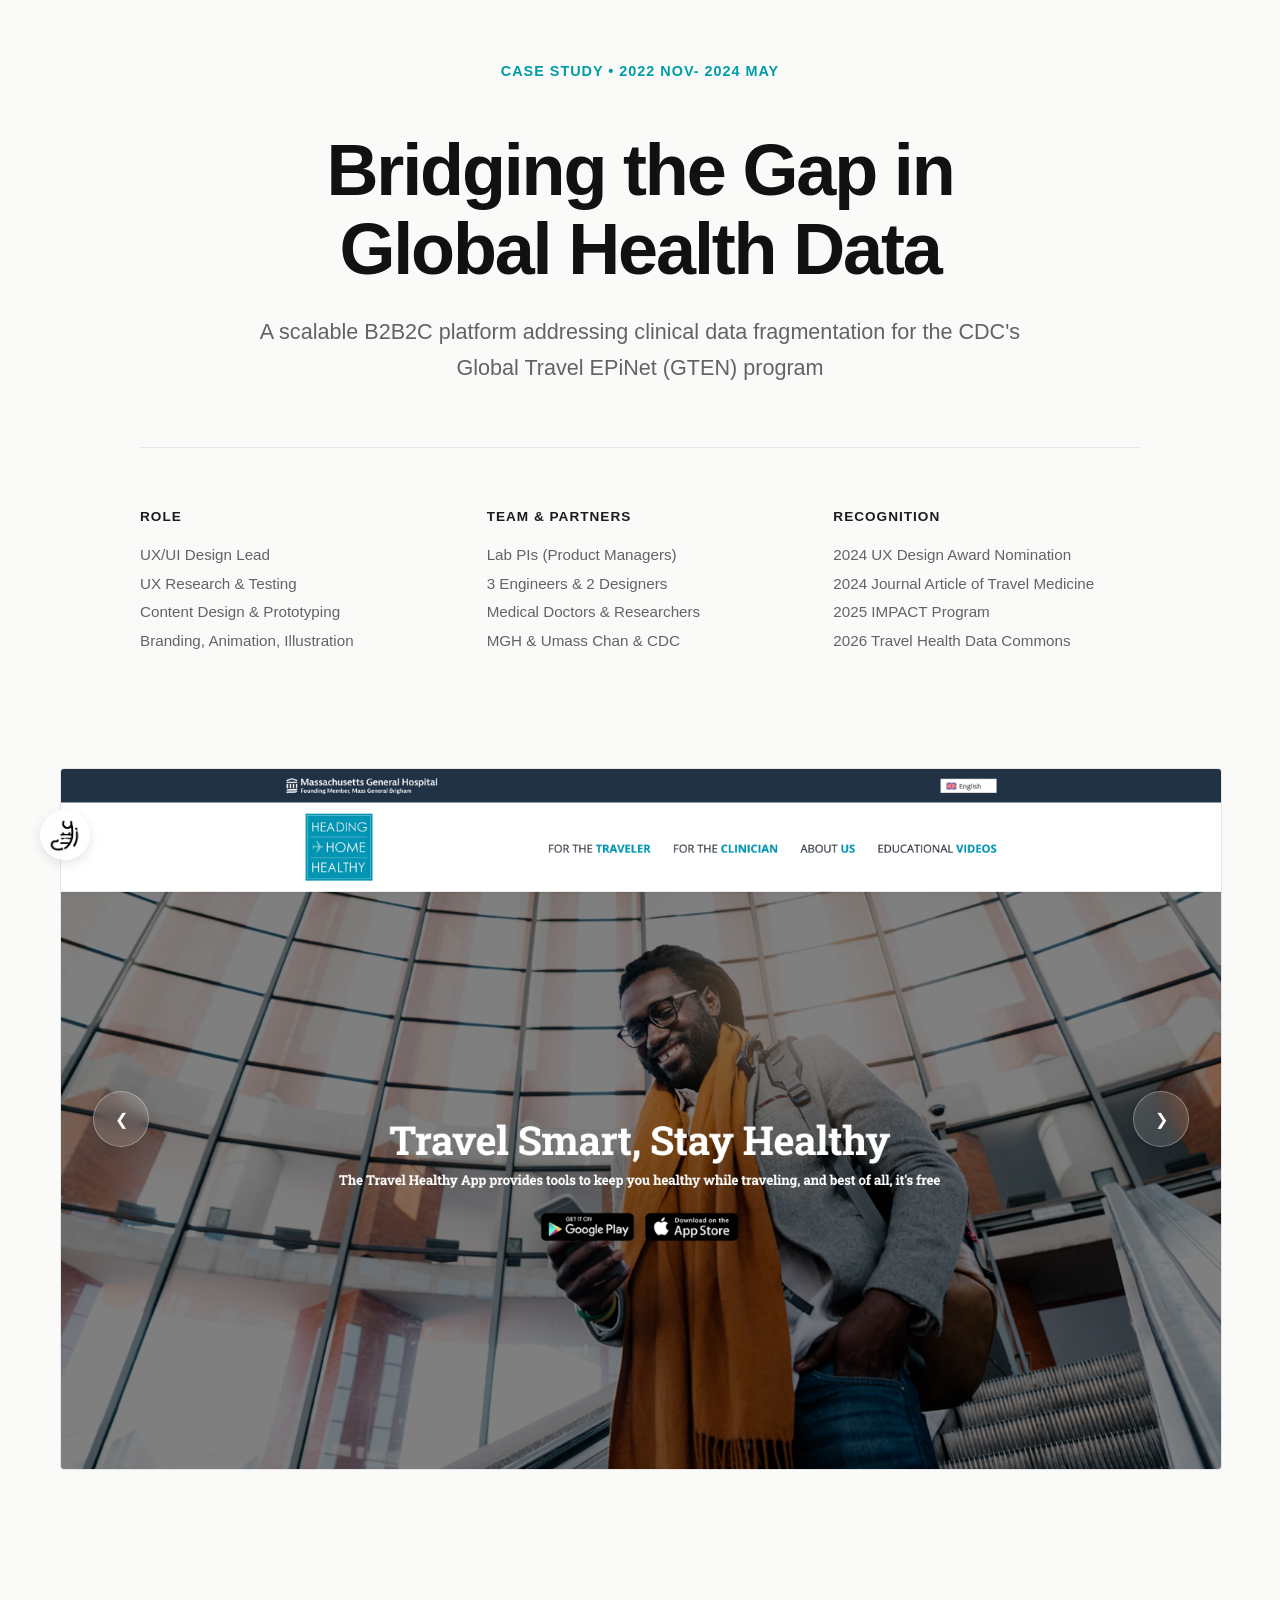
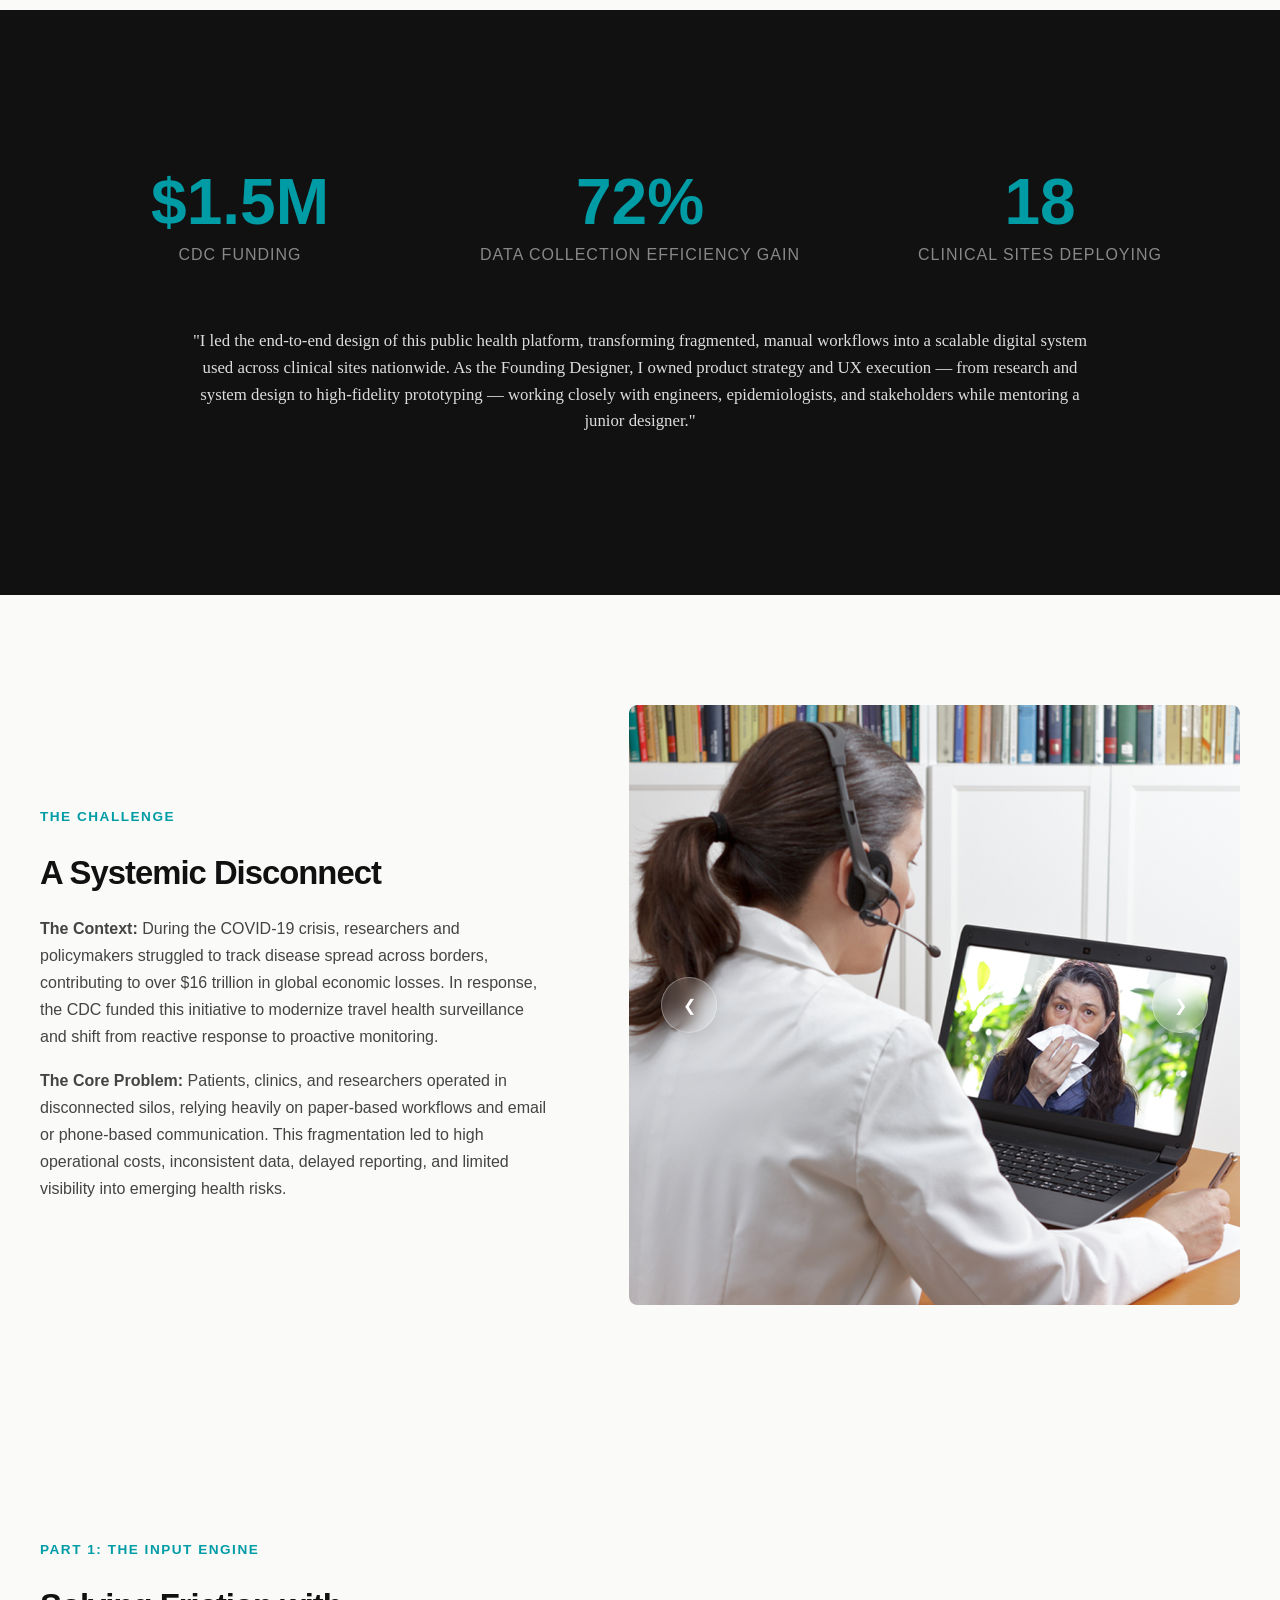
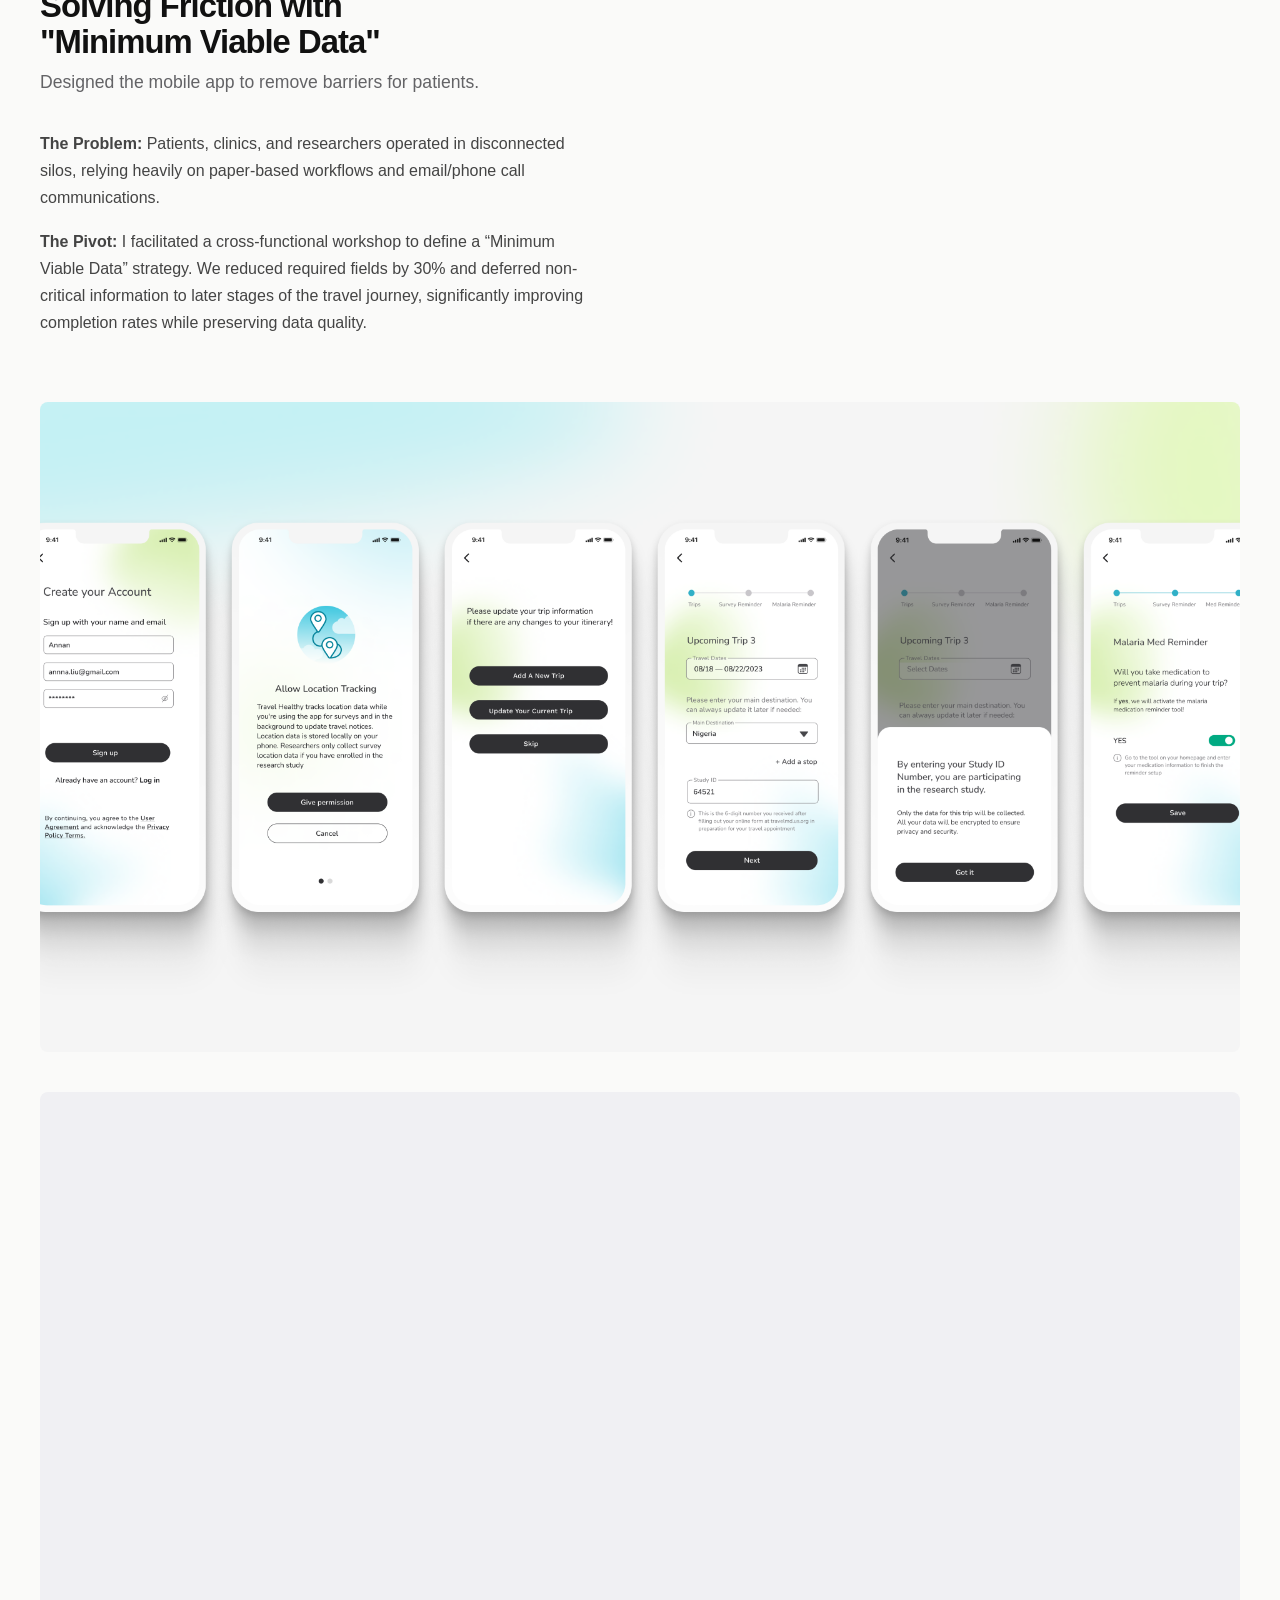
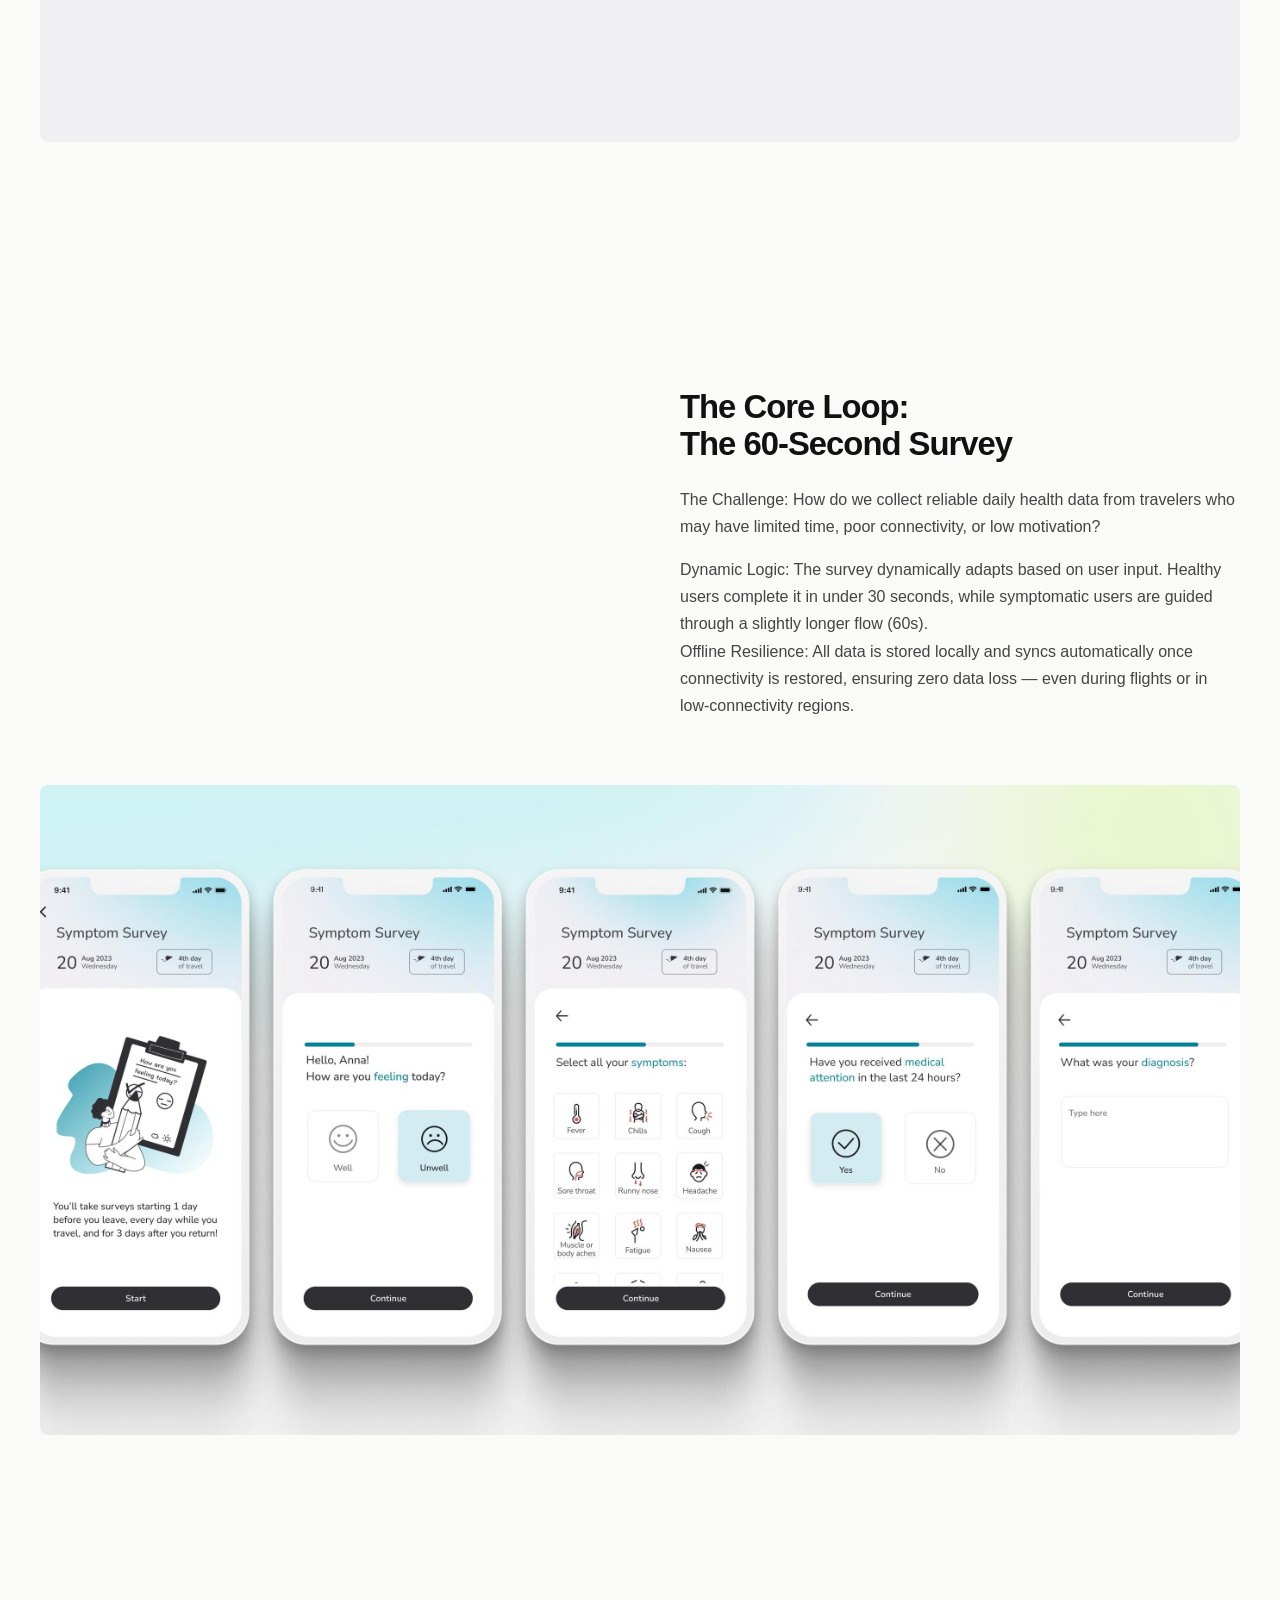
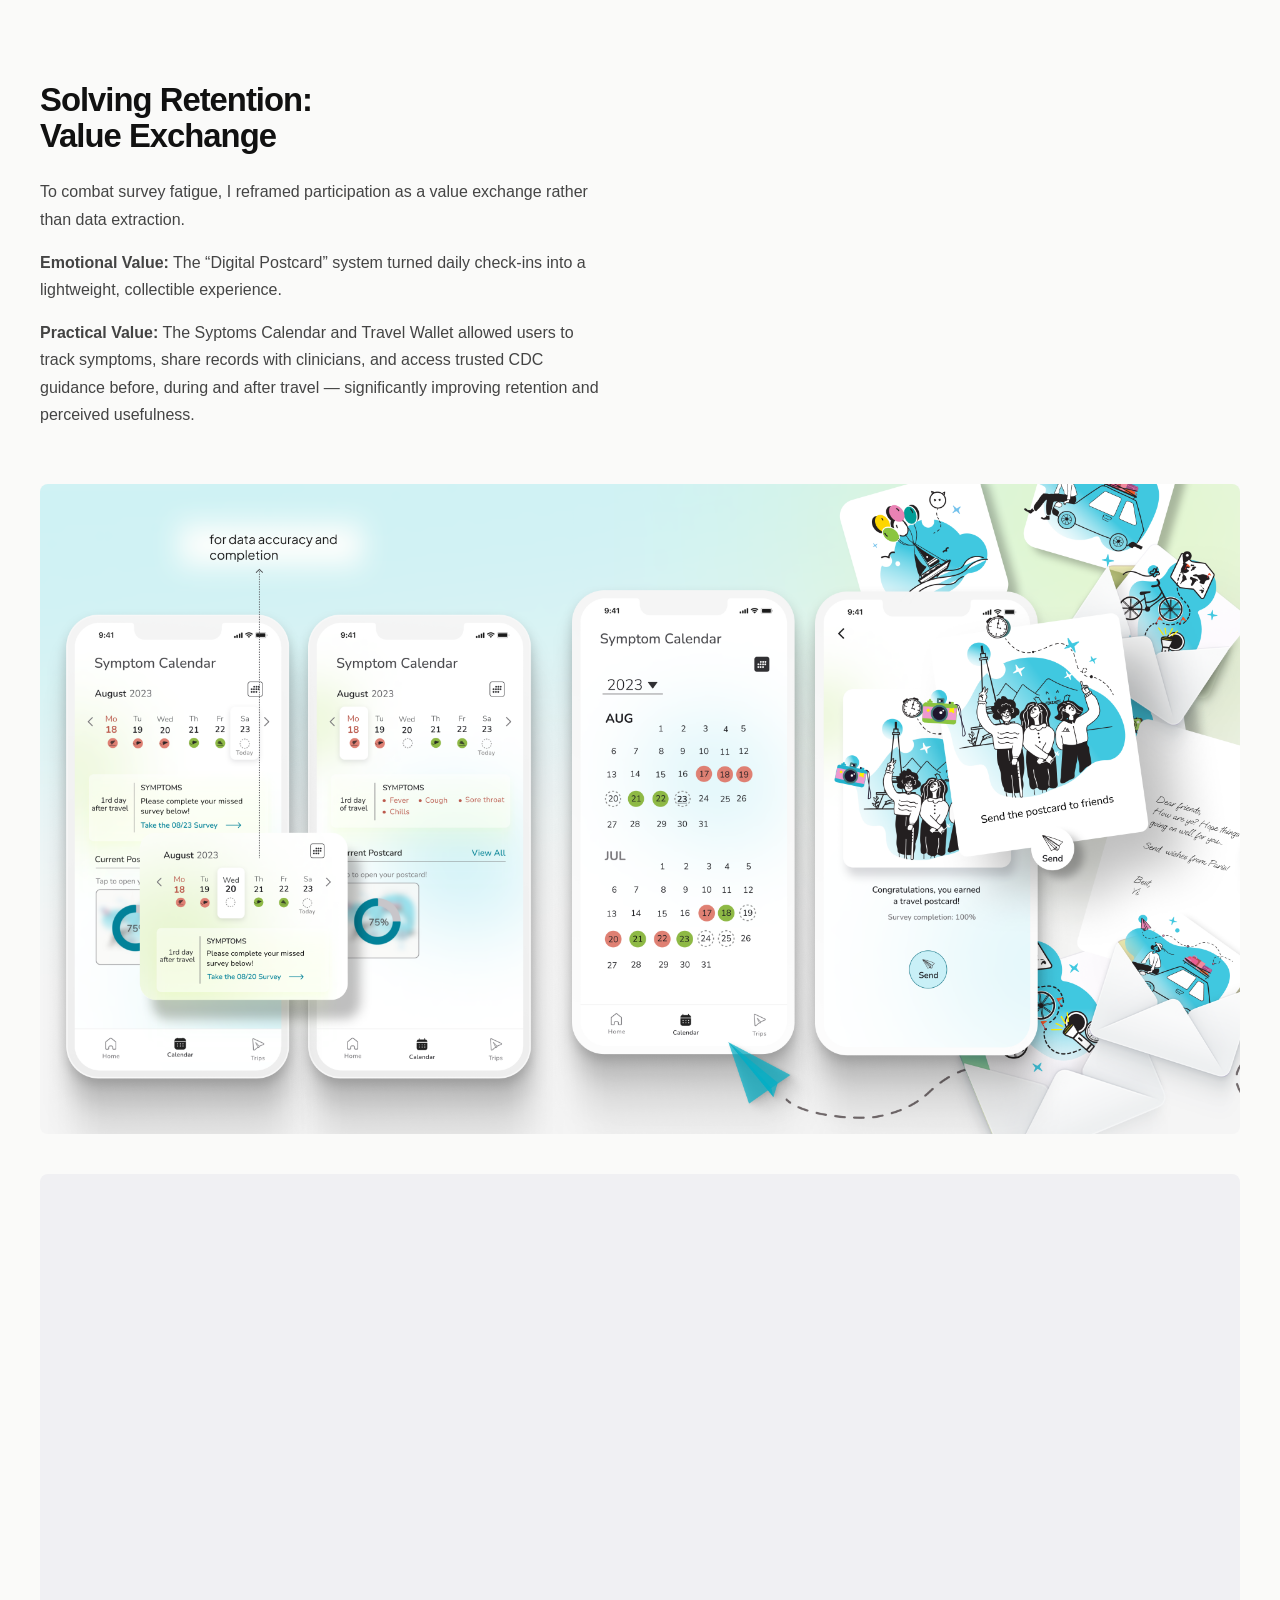
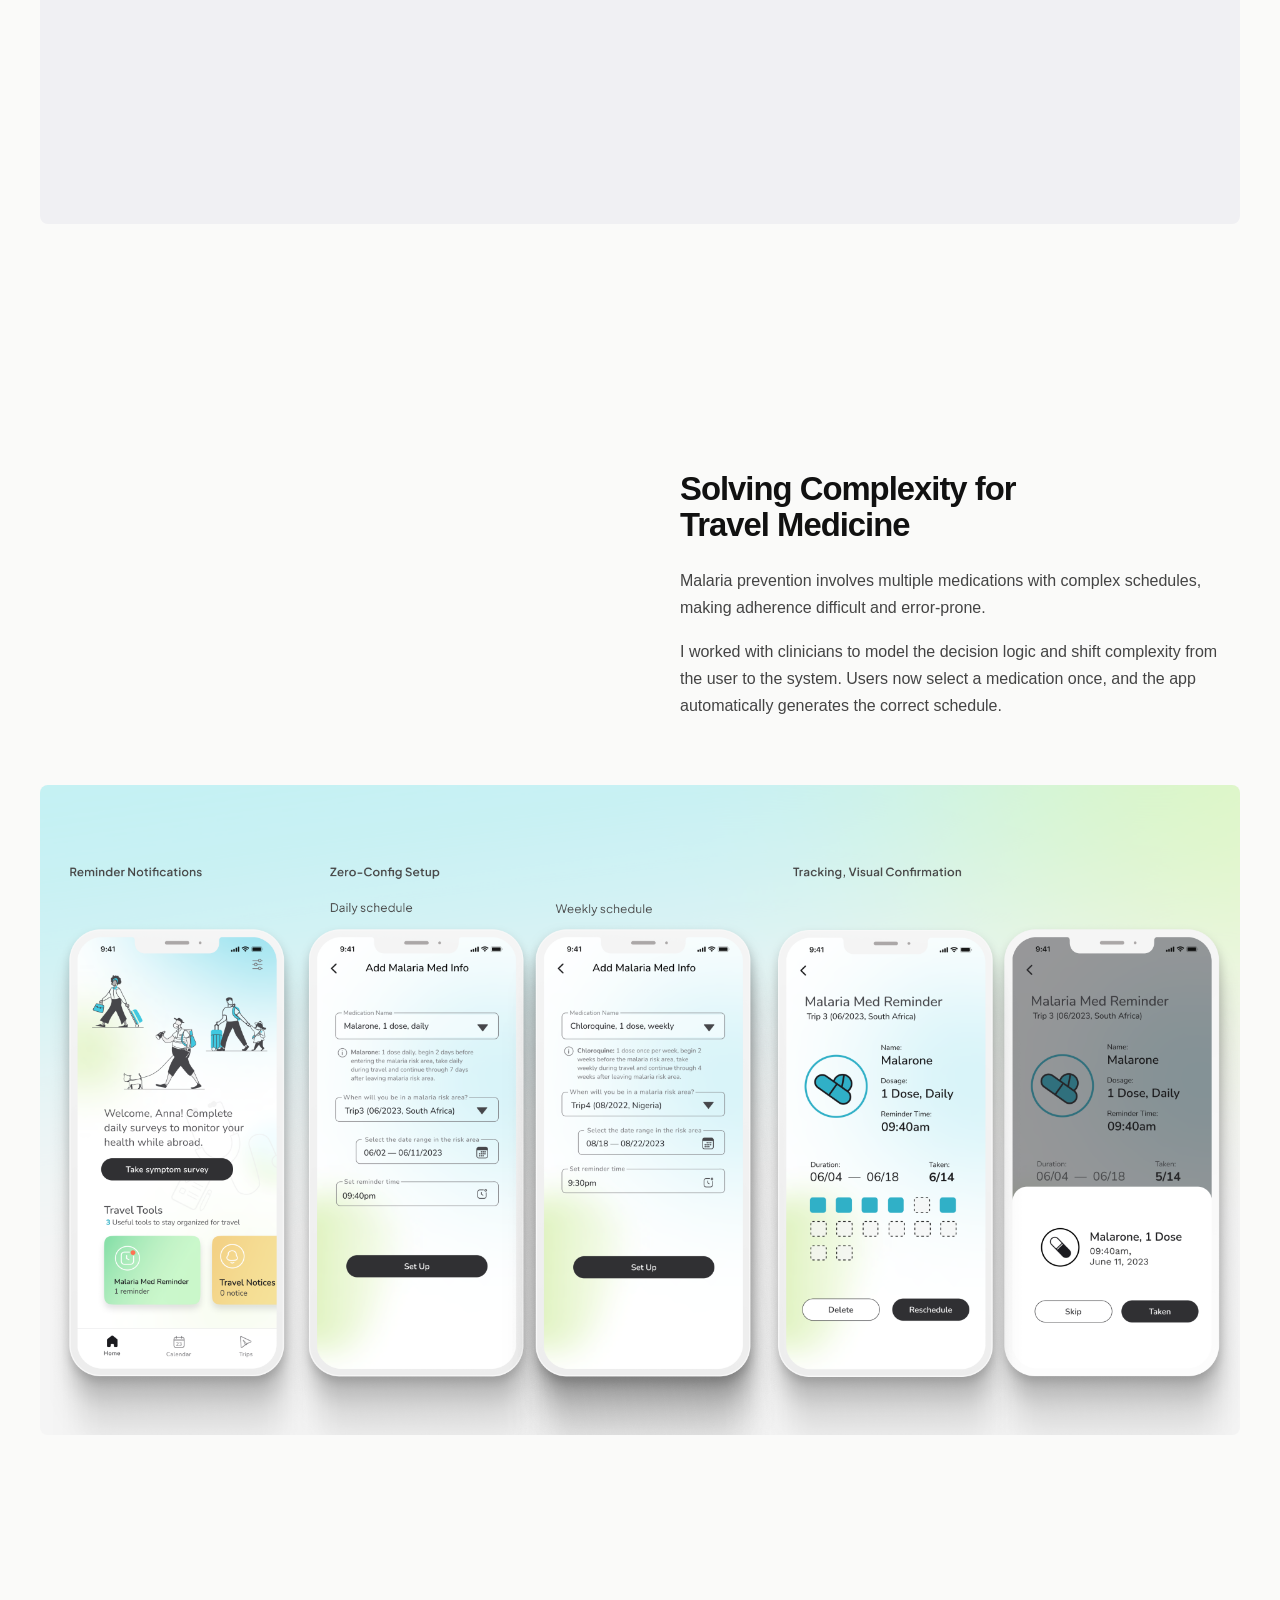
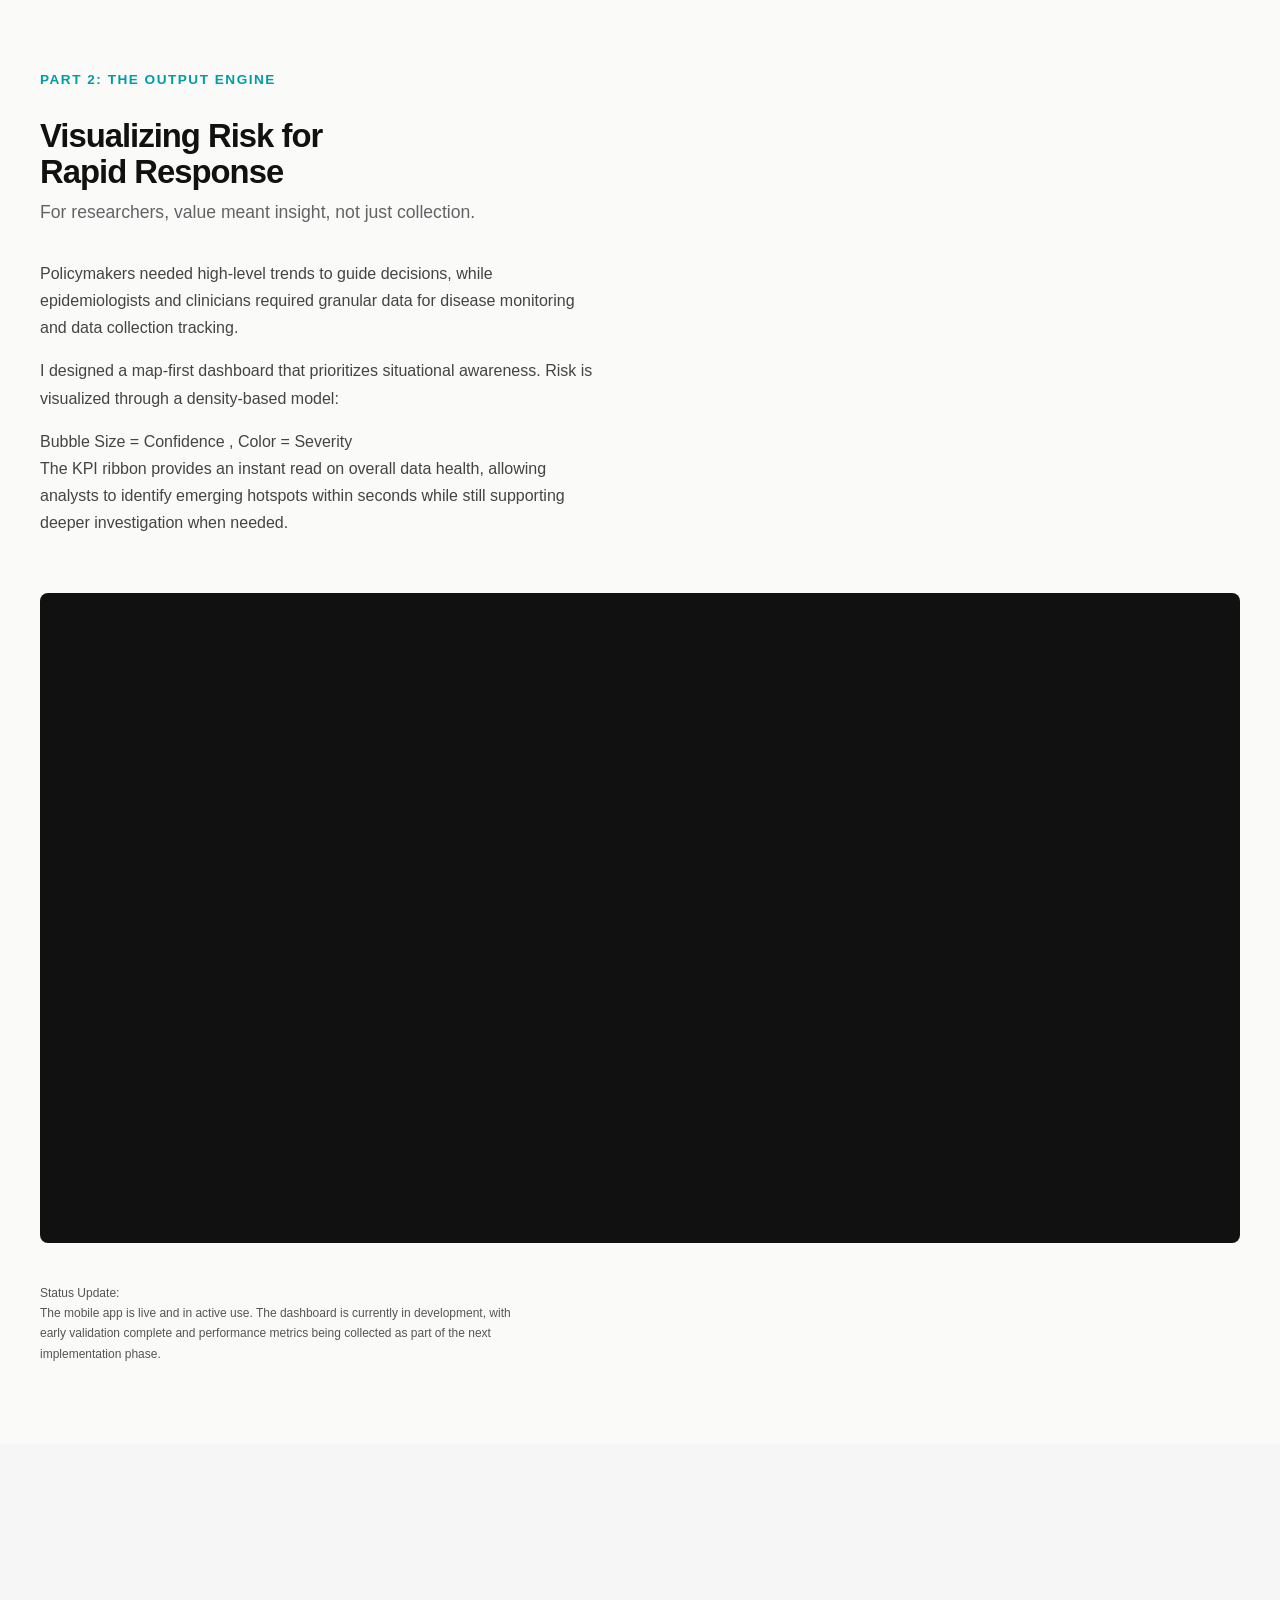
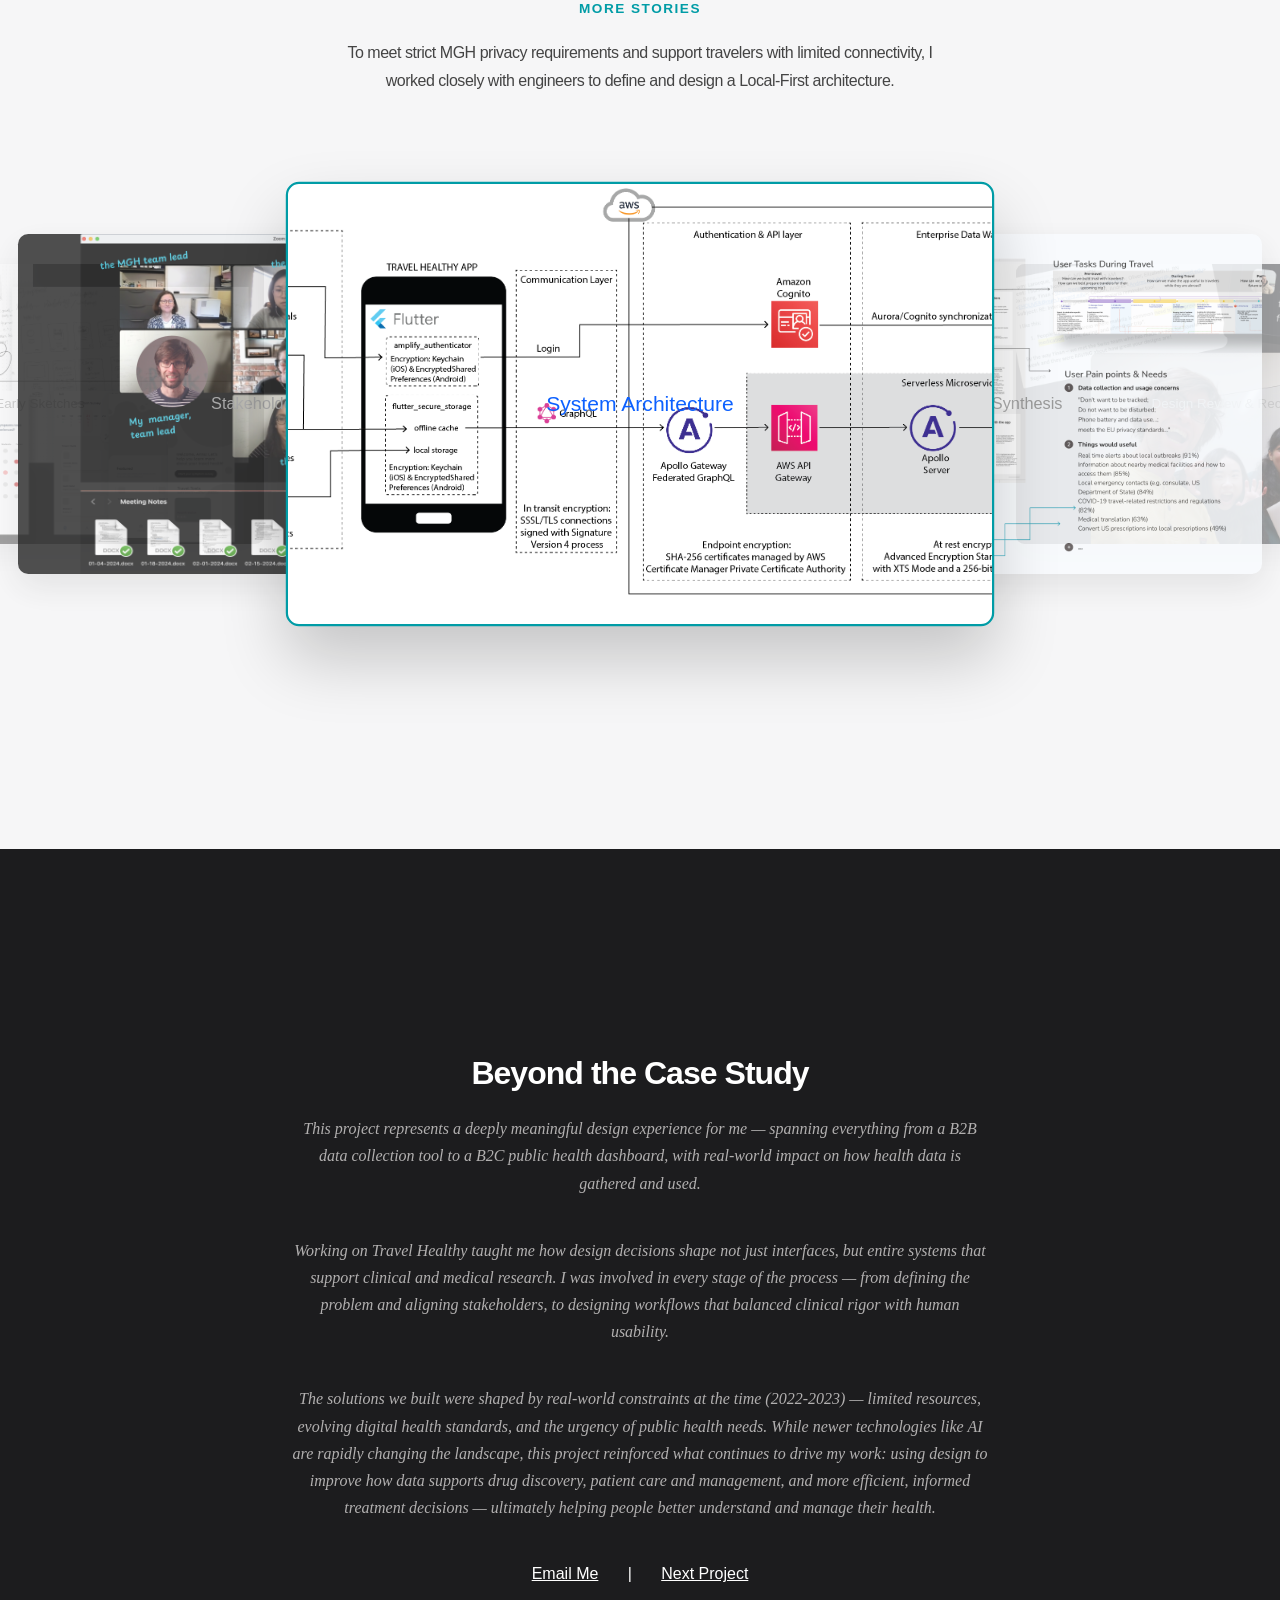
==== index.html @ 4023efe2 "text revisions" ====
<!DOCTYPE html>
<html lang="en">
<head>
    <meta charset="UTF-8">
    <meta name="viewport" content="width=device-width, initial-scale=1.0">
    <title>Travel Healthy | Editorial Case Study</title>
    <link rel="stylesheet" href="styles.css">
</head>
<body id="top">

    <!-- FLOATING NAVIGATION BUTTONS -->
    <a href="https://yiviz.com/" class="float-btn float-home" title="Home">
        <img src="./img/yinan-logo.png" alt="Home" class="float-btn-icon">
    </a>
    <a href="#top" class="float-btn float-top" title="Back to Top">↑</a>

    <!-- ===== HERO SECTION ===== -->
    <header class="container">
        <span class="hero-label">Case Study • 2022 Nov- 2024 May</span>
        
        <h1>Bridging the Gap in<br>Global Health Data</h1>
        <p class="hero-sub">
            A scalable B2B2C platform addressing clinical data fragmentation for the CDC's <a href="https://gten.massgeneral.org/" class="hero-link"> Global Travel EPiNet (GTEN)</a> program
        </p>
        
        <!-- Meta Grid: Role, Team, Awards -->
        <div class="meta-grid">
            <div class="meta-column">
                <h4>ROLE</h4>
                <ul>
                    <li>UX/UI Design Lead</li>
                    <li>UX Research & Testing</li>
                    <li>Content Design & Prototyping</li>
                    <li>Branding, Animation, Illustration</li>
                </ul>
            </div>
            <div class="meta-column">
                <h4>Team & Partners</h4>
                <ul>
                    <li>Lab PIs (Product Managers)</li>
                    <li>3 Engineers & 2 Designers</li>
                    <li>Medical Doctors & Researchers</li>
                    <li>MGH & Umass Chan & CDC</li>
                </ul>
            </div>
            <div class="meta-column">
                <h4>RECOGNITION</h4>
                <ul>
                    <li><a href="https://ux-design-awards.com/winners/2024-2-travel-healthy" class="re-link">2024 UX Design Award Nomination</a></li>
                    <li><a href="https://academic.oup.com/jtm/article/31/1/taad089/7220498?login=false" class="re-link">2024 Journal Article of Travel Medicine</a></li>
                    <li><a href="https://www.linkedin.com/pulse/future-travel-health-personalized-ai-driven-lets-build-andres-colubri-jatse/?trackingId=0X%2BZHOQGTVKIifghs6c1ig%3D%3D" class="re-link">2025 IMPACT Program</a></li>
                    <li><a href="https://travelhealthdatacommons.org/" class="re-link">2026 Travel Health Data Commons</a></li>
                </ul>
            </div>
        </div>

        <!-- Hero Carousel -->
        <div class="hero-carousel-wrapper">
            <div class="carousel-container" id="hero-carousel">
                <button class="nav-arrow prev" onclick="moveCarousel('hero-carousel', -1)">&#10094;</button>
                <div class="carousel-slide active" style="background-image: url('./img/hero-1-composite.png');"></div>
                <div class="carousel-slide" style="background-image: url('./img/hero-2-mgh.png');"></div>
                <div class="carousel-slide" style="background-image: url('./img/hero-3.png');"></div>
                <button class="nav-arrow next" onclick="moveCarousel('hero-carousel', 1)">&#10095;</button>
            </div>
        </div>
    </header>

    <!-- ===== IMPACT SECTION ===== -->
    <section class="impact-section">
        <div class="container">
            <div class="impact-stats">
                <div class="stat-item">
                    <strong>$1.5M</strong>
                    <span>CDC Funding</span>
                </div>
                <div class="stat-item">
                    <strong>72%</strong>
                    <span>Data Collection Efficiency Gain</span>
                </div>
                <div class="stat-item">
                    <strong>18</strong>
                    <span>Clinical Sites Deploying</span>
                </div>
            </div>
            
            <div class="impact-overview">
                <p>
                    "I led the end-to-end design of this public health platform, transforming fragmented, manual workflows into a scalable digital system used across clinical sites nationwide.
                     As the Founding Designer, 
                     I owned product strategy and UX execution — from research and system design to high-fidelity prototyping — working closely with engineers, epidemiologists, and stakeholders while mentoring a junior designer."
                </p>
            </div>
        </div>
    </section>

    <!-- ===== SECTION 1: THE PROBLEM ===== -->
    <section class="content-section container">
        <div class="side-by-side-grid">
            <div>
                <h3>THE CHALLENGE</h3>
                <h2>A Systemic Disconnect</h2>
                <p>
                    <strong>The Context:</strong> During the COVID-19 crisis, researchers and policymakers struggled to track disease spread across borders, 
                    contributing to over $16 trillion in global economic losses. In response, the CDC funded this initiative to modernize travel health surveillance and shift from reactive response to proactive monitoring.
                </p>
                <p>
                    <strong>The Core Problem:</strong> Patients, clinics, and researchers operated in disconnected silos, relying heavily on paper-based workflows and email or phone-based communication.
                    This fragmentation led to high operational costs, inconsistent data, delayed reporting, and limited visibility into emerging health risks.
                </p>
            </div>
            
            <div class="side-image-container">
                <div class="carousel-container" id="carousel-1">
                    <button class="nav-arrow prev" onclick="moveCarousel('carousel-1', -1)">&#10094;</button>
                    <div class="carousel-slide active" style="background-image: url('./img/problem-1-paper-forms.png');"></div>
                    <div class="carousel-slide" style="background-image: url('./img/problem-2-siloed-teams.png');"></div>
                    <div class="carousel-slide" style="background-image: url('./img/systemdiagram.png');"></div>
                    <button class="nav-arrow next" onclick="moveCarousel('carousel-1', 1)">&#10095;</button>
                </div>
            </div>
        </div>
    </section>

    <!-- ===== SECTION 2: MINIMUM VIABLE DATA ===== -->
    <section class="content-section container">
        <div class="grid-2-col">
            <div class="col-left">
                <h3>Part 1: The Input Engine</h3>
                <h2>Solving Friction with<br>"Minimum Viable Data"</h2>
                <p class="section-subtitle">Designed the mobile app to remove barriers for patients.</p>
                
                <p>
                    <strong>The Problem:</strong> Patients, clinics, and researchers operated in disconnected silos, relying heavily on paper-based workflows and email/phone call communications.
                </p>
                <p>
                    <strong>The Pivot:</strong> I facilitated a cross-functional workshop to define a “Minimum Viable Data” strategy. We reduced required fields by 30% and deferred non-critical information to later stages of the travel journey, significantly improving completion rates while preserving data quality.

                </p>
            </div>
        </div>

        <div class="full-span-image" style="height: 650px;">
            <div style="background-image: url('./img/Onboarding-2.png'); width: 100%; height: 100%; background-size: cover; background-position: center;"></div>
        </div>
        <div class="full-span-image" style="margin-top: 40px; height: 650px">
            <video width="100%" height="100%" preload="metadata" autoplay muted loop style="border-radius: 8px; display: block;">
                <source src="./img/onboarding.mp4" type="video/mp4">
                <img src="./img/Onboarding.jpg" alt="Travel Health Demo" style="width: 100%; height: 100%; object-fit: cover; border-radius: 8px;">
            </video>
        </div>
       
    </section>

    <!-- ===== SECTION 3: THE CORE LOOP ===== -->
    <section class="content-section container">
        <div class="grid-2-col">
            <div class="col-right">
                <h2>The Core Loop:<br>The 60-Second Survey</h2>
                <p>
                    The Challenge: How do we collect reliable daily health data from travelers who may have limited time, poor connectivity, or low motivation?
                </p>
                <p>
                    Dynamic Logic: The survey dynamically adapts based on user input. Healthy users complete it in under 30 seconds, while symptomatic users are guided through a slightly longer flow (60s).
                </br>Offline Resilience: All data is stored locally and syncs automatically once connectivity is restored, ensuring zero data loss — even during flights or in low-connectivity regions.
            </p>
            </div>
        </div>

        <div class="full-span-image" style="background: #F0F4F8;">
            <div style="background-image: url('./img/survey-1.jpg'); width: 100%; height: 100%; background-size: cover; background-position: center;"></div>
        </div>
    </section>

    <!-- ===== SECTION 4: VALUE EXCHANGE ===== -->
    <section class="content-section container">
        <div class="grid-2-col">
            <div class="col-left">
                <h2>Solving Retention:<br>Value Exchange</h2>
                <p>
                    To combat survey fatigue, I reframed participation as a value exchange rather than data extraction.
                </p>
                
                <div>
                    <p><strong>Emotional Value:</strong> The “Digital Postcard” system turned daily check-ins into a lightweight, collectible experience.</p>
                    <p><strong>Practical Value:</strong> 
                        The Syptoms Calendar and Travel Wallet allowed users to track symptoms, share records with clinicians, and access trusted CDC guidance before, during and after travel
                        — significantly improving retention and perceived usefulness.</p>
                </div>
            </div>
        </div>

        <div class="full-span-image" style="margin-top: 40px; height: 650px;">
            <div style="background-image: url('./img/Rewards.png'); width: 100%; height: 100%; background-size: cover; background-position: center;"></div>
        </div>

        <!-- Video Section -->
        <div class="full-span-image" style="margin-top: 40px; height: 650px;">
            <video width="100%" height="100%" preload="metadata" autoplay muted loop style="border-radius: 8px; display: block;">
                <source src="./img/Rewards2.mp4" type="video/mp4">
                <img src="./img/Rewards2Cover.png" alt="Travel Health Demo" style="width: 100%; height: 100%; object-fit: cover; border-radius: 8px;">
            </video>
        </div>
    </section>

    <!-- ===== SECTION 5: AUTOMATING LOGIC ===== -->
    <section class="content-section container">
        <div class="grid-2-col">
            <div class="col-right">
                <h2>Solving Complexity for <br>Travel Medicine </h2>
                <p>
                    Malaria prevention involves multiple medications with complex schedules, making adherence difficult and error-prone.
                </p>
                <p>
                    I worked with clinicians to model the decision logic and shift complexity from the user to the system. Users now select a medication once, and the app automatically generates the correct schedule.
                </p>
            </div>
        </div>
        
        <div class="full-span-image" style="background: #E8F5E9;">
            <div style="background-image: url('./img/Malaria.png'); width: 100%; height: 100%; background-size: cover; background-position: center;"></div>
        </div>
    </section>

    <!-- ===== SECTION 6: RISK VISUALIZATION ===== -->
    <section class="content-section container last-item">
        <div class="grid-2-col">
            <div class="col-left">
                <h3>Part 2: The Output Engine</h3>
                <h2>Visualizing Risk for<br>Rapid Response</h2>
                <p class="section-subtitle">For researchers, value meant insight, not just collection.</p>
                <p>
                    Policymakers needed high-level trends to guide decisions, while epidemiologists and clinicians required granular data for disease monitoring and data collection tracking.
                </p>
                <p>I designed a map-first dashboard that prioritizes situational awareness. Risk is visualized through a density-based model:</p>
                <p>
                   Bubble Size = Confidence , Color = Severity </br> 
                   The KPI ribbon provides an instant read on overall data health, allowing analysts to identify emerging hotspots within seconds while still supporting deeper investigation when needed.
                </p>
            </div>
        </div>
        <div class="full-span-image" style="margin-top: 40px; height: 650px; background: #111;">
            <video width="100%" height="100%" preload="metadata" autoplay muted loop style="border-radius: 8px; display: block;">
                <source src="./img/TH-dashboard.mp4" type="video/mp4">
                <img src="./img/DashboardCover.png" alt="Travel Health Demo" style="width: 100%; height: 100%; object-fit: cover; border-radius: 8px;">
            </video>
        </div>
        <div class="status-update" style="margin-top: 40px; margin-bottom: 80px; width: 500px;">
        <p style="font-size: 0.75rem; color: #565555;">Status Update: </br>
            The mobile app is live and in active use. The dashboard is currently in development, with early validation complete and performance metrics being collected as part of the next implementation phase.
        </p>
       </div> 
    </section>

    <!-- ===== MORE STORIES SECTION ===== -->
    <section class="stories-section">
        <div class="container">
            <h3>More Stories</h3>
            
            <div class="story-text-display">
                <p id="story-desc" class="sans">To meet strict MGH privacy requirements and support travelers with limited connectivity, I worked closely with engineers to define and design a Local-First architecture.</p>
            </div>

            <div class="stories-stage" id="stories-stage">
                <!-- Cards generated by JavaScript -->
            </div>
        </div>
    </section>
    
    <!-- ===== FOOTER ===== -->
    <footer class="footer-note">
        <div class="container">
            <h2>Beyond the Case Study</h2>
            <p>
                This project represents a deeply meaningful design experience for me — spanning everything from a B2B data collection tool 
                to a B2C public health dashboard, with real-world impact on how health data is gathered and used.
            </p>
            <p>
                Working on Travel Healthy taught me how design decisions shape not just interfaces, 
                but entire systems that support clinical and medical research. I was involved in every stage of the process — from defining the problem and aligning stakeholders, to designing workflows that balanced clinical rigor with human usability.
            </p>    
            <p>
                The solutions we built were shaped by real-world constraints at the time (2022-2023) — limited resources, evolving digital health standards, 
                and the urgency of public health needs. While newer technologies like AI are rapidly changing the landscape, this project reinforced what continues to drive my work: using design to improve how data supports drug discovery, 
                patient care and management, and more efficient, informed treatment decisions — ultimately helping people better understand and manage their health.
            </p>
            <a href="#">Email Me</a> &nbsp;&nbsp;|&nbsp;&nbsp; <a href="#">Next Project</a>
        </div>
    </footer>

    <!-- External Script -->
    <script src="script.js"></script>

</body>
</html>
---- styles.css ----
/* ================================================================
   TRAVEL HEALTHY - CASE STUDY STYLESHEET
   
   ORGANIZATION:
   1. CSS Variables (colors, fonts)
   2. Global Styles (body, reset)
   3. Typography (headings, body text)
   4. Links (hero-link, re-link)
   5. Layout Components (containers, grids)
   6. Hero Section
   7. Impact Section (Dark)
   8. Content Sections
   9. Carousel Component
   10. Stories Section
   11. Footer
   12. Floating Navigation Buttons
   13. Responsive Media Queries
   ================================================================ */

/* ================================================================
   1. CSS VARIABLES - Easy to customize
   ================================================================ */
   :root {
    /* Background & Text Colors */
    --bg-color: #FAFAF9;
    --text-main: #1C1C1E;
    --text-muted: #636366;
    --accent: #009CA6;
    --dark-bg: #111111;
    --white: #FFFFFF;
    
    /* Font Stacks (System fonts for speed) */
    --font-sans: -apple-system, BlinkMacSystemFont, "Segoe UI", Roboto, "Helvetica Neue", Arial, sans-serif;
    --font-serif: 'Georgia', 'Times New Roman', serif;
}

/* ================================================================
   2. GLOBAL STYLES & RESET
   ================================================================ */
body {
    font-family: var(--font-sans);
    background-color: var(--bg-color);
    color: var(--text-main);
    line-height: 1.6;
    margin: 0;
    overflow-x: hidden;
    scroll-behavior: smooth;
}

/* ================================================================
   3. TYPOGRAPHY
   ================================================================ */

/* Headings & Sans-Serif elements */
h1, h2, h3, h4, .sans {
    font-family: var(--font-sans);
    letter-spacing: -0.03em; /* Modern tight tracking */
}

h1 {
    font-size: 4.5rem;
    line-height: 1.1;
    margin-bottom: 24px;
    font-weight: 800;
    text-align: center;
    color: #111;
}

h2 {
    font-size: 2.05rem;
    margin-bottom: 24px;
    line-height: 1.1;
    color: #111;
    font-weight: 700;
}

/* Small caps style for section labels */
h3 {
    font-size: 0.85rem;
    margin-bottom: 20px;
    color: var(--accent);
    text-transform: uppercase;
    letter-spacing: 1.5px;
    font-weight: 700;
}

/* Body text - default sans-serif */
p {
    font-size: 1rem;
    color: #444;
    margin-bottom: 16px;
    line-height: 1.7;
}

/* Serif exception class - Use on specific paragraphs */
.text-serif {
    font-family: var(--font-serif);
    font-style: italic;
}

/* Hero section labels */
.hero-label {
    font-size: 0.9rem;
    color: var(--accent);
    text-transform: uppercase;
    letter-spacing: 1px;
    font-weight: 700;
    text-align: center;
    display: block;
    margin-bottom: 12px;
}

.hero-sub {
    font-size: 1.35rem;
    color: var(--text-muted);
    text-align: center;
    max-width: 800px;
    margin: 0 auto 60px;
    font-weight: 400;
}

@import url('https://fonts.googleapis.com/css2?family=Lora:wght@300;400&display=swap');

/* ================================================================
   4. LINKS - Hero and Recognition Links
   ================================================================ */

.hero-link,
.re-link {
    color: inherit; /* Keep same color as surrounding text */
    text-decoration: none;
    transition: all 0.3s ease;
    cursor: pointer;
    padding-bottom: 2px;
}

.hero-link:hover,
.re-link:hover {
    color: var(--accent);
    border-bottom: 1px solid var(--accent);
}

/* ================================================================
   5. LAYOUT COMPONENTS
   ================================================================ */

.container {
    max-width: 1200px;
    margin: 0 auto;
    padding: 60px;
}

/* Two-column grid (text + image) */
.grid-2-col {
    display: grid;
    grid-template-columns: 1fr 1fr;
    gap: 80px;
    align-items: flex-start;
}

.col-left { grid-column: 1 / 2; }
.col-right { grid-column: 2 / 3; }

/* Side-by-side layout with custom ratio */
.side-by-side-grid {
    display: grid;
    grid-template-columns: 1fr 1.2fr;
    gap: 80px;
    align-items: center;
}

/* ================================================================
   6. HERO SECTION
   ================================================================ */

header {
    padding: 160px 0 0;
    position: relative;
}

/* Meta grid: Role, Team, Awards (3 columns) */
.meta-grid {
    display: grid;
    grid-template-columns: repeat(3, 1fr);
    gap: 40px;
    max-width: 1000px;
    margin: 0 auto;
    border-top: 1px solid #E5E5EA;
    padding: 40px 0;
    font-size: 0.95rem;
    color: var(--text-muted);
    text-align: left;
}

.meta-column h4 {
    color: var(--text-main);
    margin-bottom: 16px;
    font-weight: 700;
    font-size: 0.85rem;
    text-transform: uppercase;
    letter-spacing: 1px;
}

.meta-column ul {
    list-style: none;
    padding: 0;
}

.meta-column li {
    margin-bottom: 6px;
    line-height: 1.5;
}

/* Hero carousel wrapper */
.hero-carousel-wrapper {
    margin-top: 60px;
    width: 100%;
    height: 700px;
    border-radius: 4px;
    border: 1px solid #E5E5EA;
    overflow: hidden;
    position: relative;
    background: white;
}

/* ================================================================
   7. IMPACT SECTION (Dark background)
   ================================================================ */

.impact-section {
    background-color: var(--dark-bg);
    color: var(--white);
    padding: 100px 0;
    margin-top: 80px;
    position: relative;
}

/* 3-column stats grid */
.impact-stats {
    display: grid;
    grid-template-columns: repeat(3, 1fr);
    gap: 40px;
    text-align: center;
    margin-bottom: 60px;
}

.impact-overview {
    text-align: center;
    max-width: 900px;
    margin: 0 auto;
}

/* Stat items styling */
.stat-item strong {
    display: block;
    font-size: 4rem;
    color: var(--accent);
    line-height: 1;
    margin-bottom: 8px;
}

.stat-item span {
    font-size: 1rem;
    color: #888;
    text-transform: uppercase;
    letter-spacing: 1px;
}

/* Serif exception for impact overview */
.impact-overview p {
    font-family: var(--font-serif);
    color: #DDD;
    font-size: 1.05rem;
    line-height: 1.6;
    margin-bottom: 0;
}

/* ================================================================
   8. CONTENT SECTIONS
   ================================================================ */

.content-section {
    padding: 110px 0;
    position: relative;
}

.content-section.last-item {
    padding-bottom: 0;
}

.section-subtitle {
    color: var(--text-muted);
    font-size: 1.1rem;
    margin-top: -16px;
    margin-bottom: 32px;
    font-weight: 400;
}

/* Full-width image container with scroll animation */
.full-span-image {
    margin-top: 50px;
    width: 100%;
    height: 650px;
    background: #F0F0F3;
    display: flex;
    align-items: center;
    justify-content: center;
    position: relative;
    border-radius: 8px;
    overflow: hidden;
    
    /* Initial state - invisible, shifted down */
    opacity: 0;
    transform: translateY(40px);
    transition: all 1s cubic-bezier(0.25, 1, 0.5, 1);
}

/* Applied when scrolled into view */
.full-span-image.visible {
    opacity: 1;
    transform: translateY(0);
}

.side-image-container {
    height: 600px;
    border-radius: 8px;
    overflow: hidden;
    position: relative;
}

/* ================================================================
   9. CAROUSEL COMPONENT
   Reusable for hero and section carousels
   ================================================================ */

.carousel-container {
    width: 100%;
    height: 100%;
    position: relative;
    background: #E0E0E0;
    overflow: hidden;
}

.content-section .carousel-container {
    min-height: 500px;
    border-radius: 8px;
}

/* Individual slides - hidden by default */
.carousel-slide {
    position: absolute;
    top: 0;
    left: 0;
    width: 100%;
    height: 100%;
    display: none;
    align-items: center;
    justify-content: center;
    font-size: 1.5rem;
    color: #555;
    background-size: cover;
    background-position: center;
}

.carousel-slide.active {
    display: flex;
}

/* Glassmorphism navigation arrows */
.nav-arrow {
    position: absolute;
    top: 50%;
    transform: translateY(-50%);
    background: rgba(255, 255, 255, 0.15);
    backdrop-filter: blur(8px);
    -webkit-backdrop-filter: blur(8px);
    border: 1px solid rgba(255, 255, 255, 0.3);
    
    width: 56px;
    height: 56px;
    border-radius: 50%;
    cursor: pointer;
    
    font-size: 1rem;
    color: #fff;
    display: flex;
    align-items: center;
    justify-content: center;
    z-index: 10;
    
    transition: all 0.2s ease;
    box-shadow: 0 4px 15px rgba(0, 0, 0, 0.1);
}

.nav-arrow:hover {
    background: rgba(255, 255, 255, 0.35);
    transform: translateY(-50%) scale(1.05);
}

.prev { left: 32px; }
.next { right: 32px; }

/* ================================================================
   10. STORIES SECTION
   Circular carousel with active card highlighting
   ================================================================ */

.stories-section {
    padding: 80px 0 160px;
    background: rgba(245, 245, 247, 0.8);
    text-align: center;
    overflow: hidden;
    position: relative;
}

.story-text-display {
    max-width: 600px;
    margin: 0 auto 60px;
    min-height: 80px;
    transition: opacity 0.3s;
}

.stories-stage {
    position: relative;
    width: 100%;
    height: 450px;
    display: flex;
    justify-content: center;
    align-items: center;
    perspective: 1000px;
}

/* Story cards - circular positioning logic */
.story-card {
    position: absolute;
    width: 600px;
    height: 360px;
    background: #fff;
    border-radius: 12px;
    box-shadow: 0 15px 40px rgba(0, 0, 0, 0.1);
    transition: all 0.6s cubic-bezier(0.25, 1, 0.5, 1);
    cursor: pointer;
    display: flex;
    align-items: center;
    justify-content: center;
    font-size: 1.2rem;
    color: #999;
    background-size: cover;
    background-position: center;
    text-align: center;
    padding: 20px;
}

/* Active card - center, enlarged, highlighted */
.story-card.active {
    z-index: 10;
    transform: translateX(0) scale(1.1);
    opacity: 1;
    box-shadow: 0 30px 60px rgba(0, 0, 0, 0.2);
    color: #0d61ff;
    border: 2px solid var(--accent);
}

/* Left side cards - off-screen, scaled down */
.story-card.left-1 { transform: translateX(-350px) scale(0.85); z-index: 5; opacity: 0.8; }
.story-card.left-2 { transform: translateX(-600px) scale(0.7); z-index: 1; opacity: 0.4; }

/* Right side cards - off-screen, scaled down */
.story-card.right-1 { transform: translateX(350px) scale(0.85); z-index: 5; opacity: 0.8; }
.story-card.right-2 { transform: translateX(600px) scale(0.7); z-index: 1; opacity: 0.4; }

/* ================================================================
   11. FOOTER
   ================================================================ */

.footer-note {
    background: #1C1C1E;
    color: #fff;
    padding: 120px 0;
    text-align: center;
    position: relative;
}

.footer-note h2 {
    color: #fff;
    font-size: 2rem;
}

/* Serif exception for footer teaser text */
.footer-note p {
    font-family: var(--font-serif);
    font-size: 1rem;
    color: #b2b0b0;
    max-width: 700px;
    margin: 20px auto 40px;
    font-style: italic;
}

.footer-note a {
    color: #fff;
    text-decoration: underline;
    margin: 0 16px;
}

/* ================================================================
   12. FLOATING NAVIGATION BUTTONS
   Fixed position buttons for home and scroll-to-top
   ================================================================ */

.float-btn {
    position: fixed;
    bottom: 40px;
    width: 50px;
    height: 50px;
    border-radius: 50%;
    background: rgba(255, 255, 255, 0.7);
    backdrop-filter: blur(10px);
    -webkit-backdrop-filter: blur(10px);
    border: none;
    display: flex;
    align-items: center;
    justify-content: center;
    font-size: 1.2rem;
    color: #333;
    cursor: pointer;
    z-index: 100;
    transition: all 0.3s ease;
    text-decoration: none;
    box-shadow: 0 4px 12px rgba(0, 0, 0, 0.1);
}

.float-btn:hover {
    transform: scale(1.1);
    background: rgba(255, 255, 255, 0.9);
}

.float-home { left: 40px; }

/* Icon styling inside float button */
.float-btn-icon {
    width: 34px;
    height: 34px;
    object-fit: contain;
}

/* Scroll-to-top starts hidden, becomes visible on scroll */
.float-top {
    right: 40px;
    opacity: 0;
    pointer-events: none;
    transform: translateY(20px);
    transition: all 0.3s ease;
}

.float-top.visible {
    opacity: 1;
    pointer-events: auto;
    transform: translateY(0);
}

/* ================================================================
   13. RESPONSIVE MEDIA QUERIES
   Breakpoint: 900px (tablet and below)
   ================================================================ */

@media (max-width: 900px) {
    /* Reset multi-column layouts to single column */
    .grid-2-col,
    .impact-stats,
    .side-by-side-grid {
        grid-template-columns: 1fr;
    }

    .col-left,
    .col-right {
        grid-column: 1 / -1;
    }

    /* Typography adjustments */
    h1 { font-size: 2.8rem; }
    h2 { font-size: 2rem; }
    .hero-sub { font-size: 1.1rem; }
    .stat-item strong { font-size: 3rem; }
    .impact-overview p { font-size: 1.2rem; }

    /* Spacing reductions */
    .container { padding: 0 24px; }
    .content-section { padding: 80px 0; }

    /* Meta grid single column */
    .meta-grid {
        grid-template-columns: 1fr;
        text-align: left;
        gap: 30px;
    }

    /* Carousel height reductions */
    .hero-carousel-wrapper { height: 400px; }
    .full-span-image,
    .side-image-container,
    .content-section .carousel-container {
        height: 350px;
        min-height: 350px;
        margin-top: 40px;
    }

    /* Story cards responsive sizing */
    .story-card {
        width: 70vw;
        height: 50vw;
        min-height: 250px;
    }

    /* Adjust card positioning for narrow screens */
    .story-card.left-1 { transform: translateX(-40px) scale(0.85); opacity: 0.6; }
    .story-card.left-2 { transform: translateX(-80px) scale(0.7); opacity: 0; }
    .story-card.right-1 { transform: translateX(40px) scale(0.85); opacity: 0.6; }
    .story-card.right-2 { transform: translateX(80px) scale(0.7); opacity: 0; }

    /* Float buttons repositioning */
    .float-btn { bottom: 20px; }
    .float-home { left: 20px; }
    .float-top { right: 20px; }
}
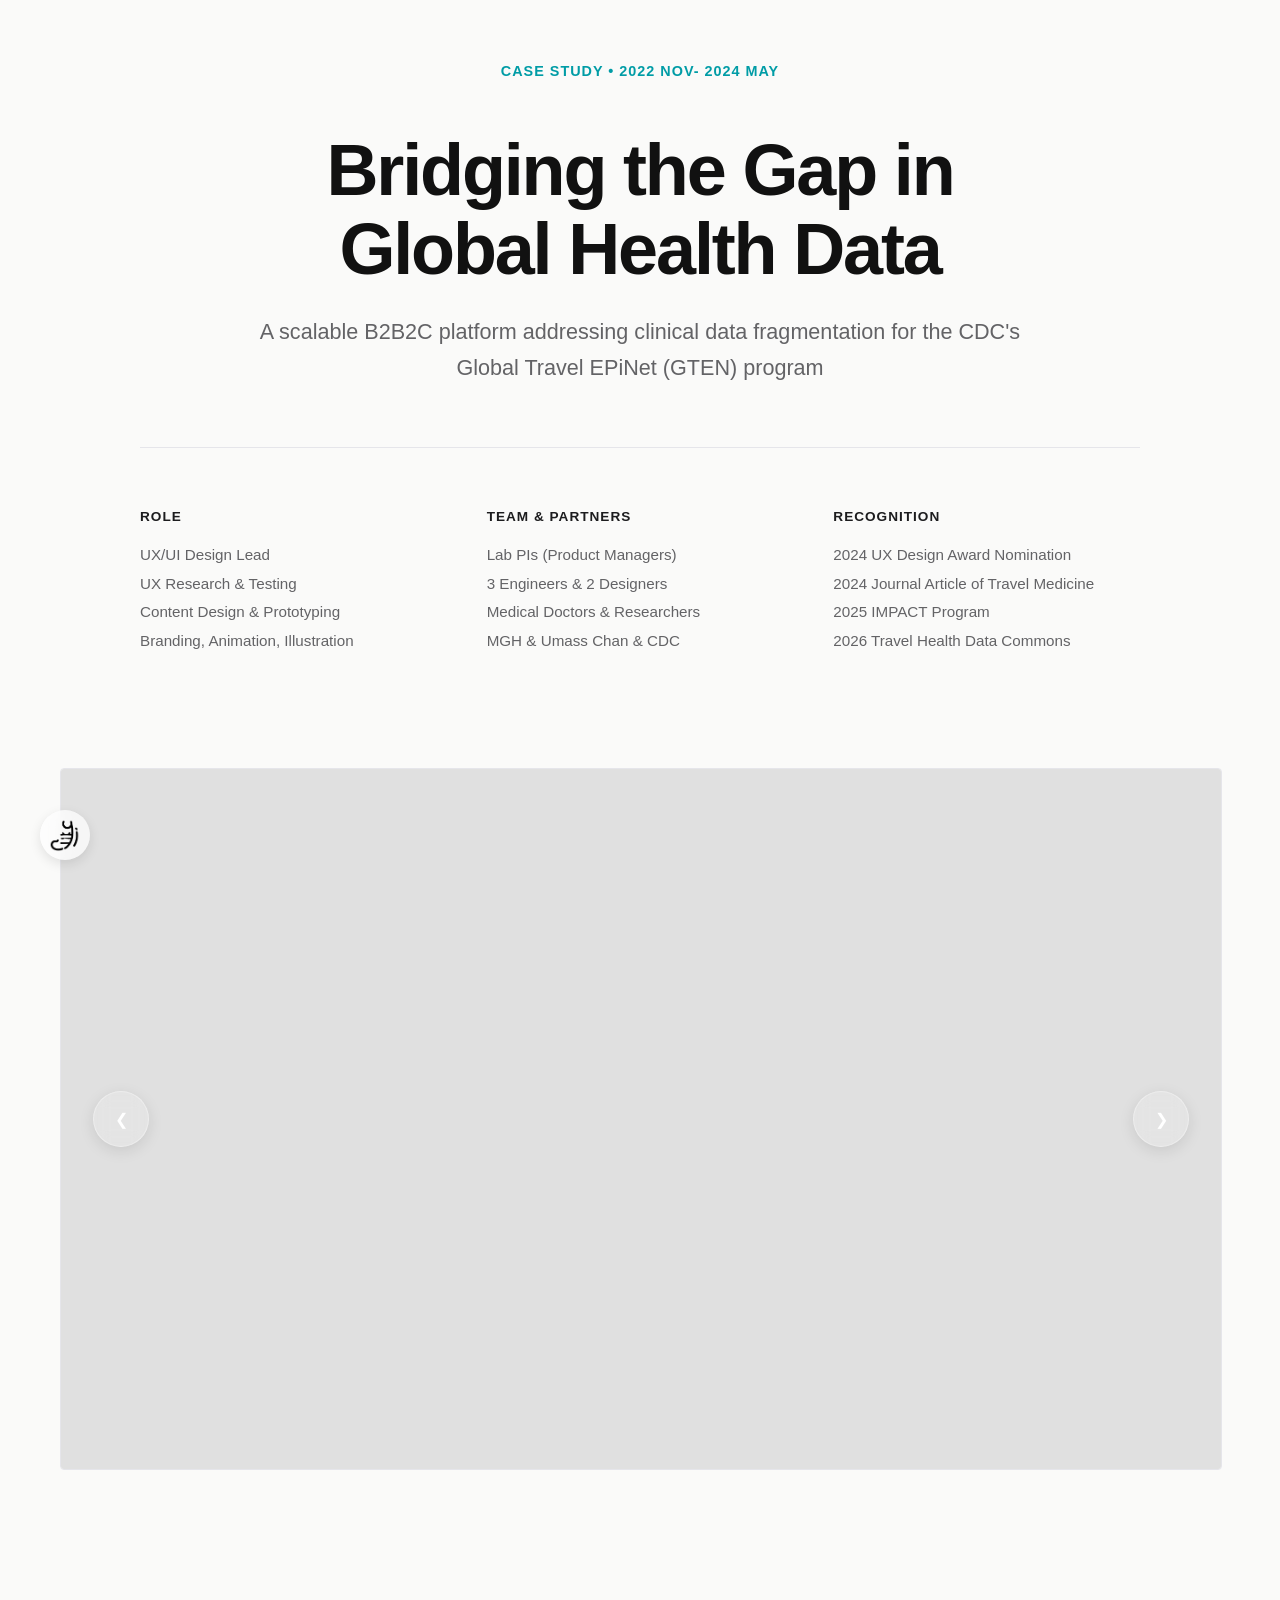
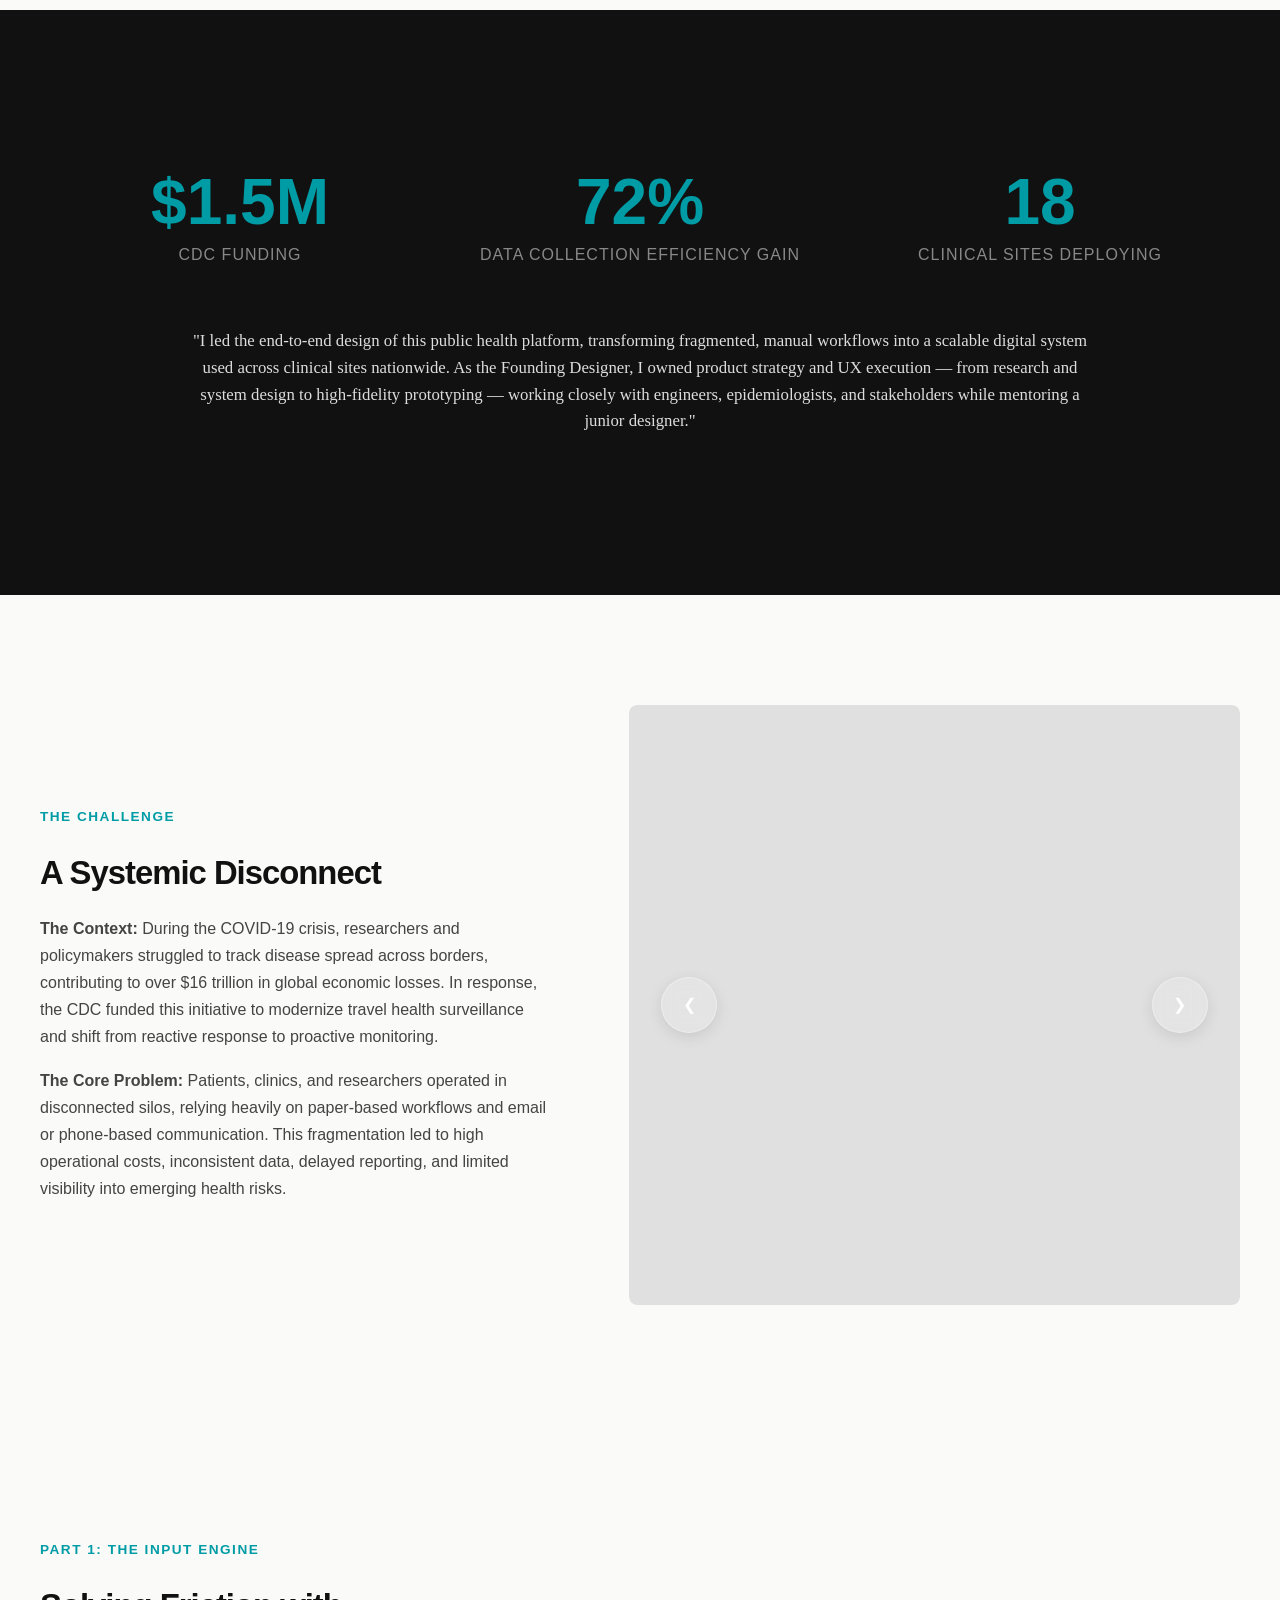
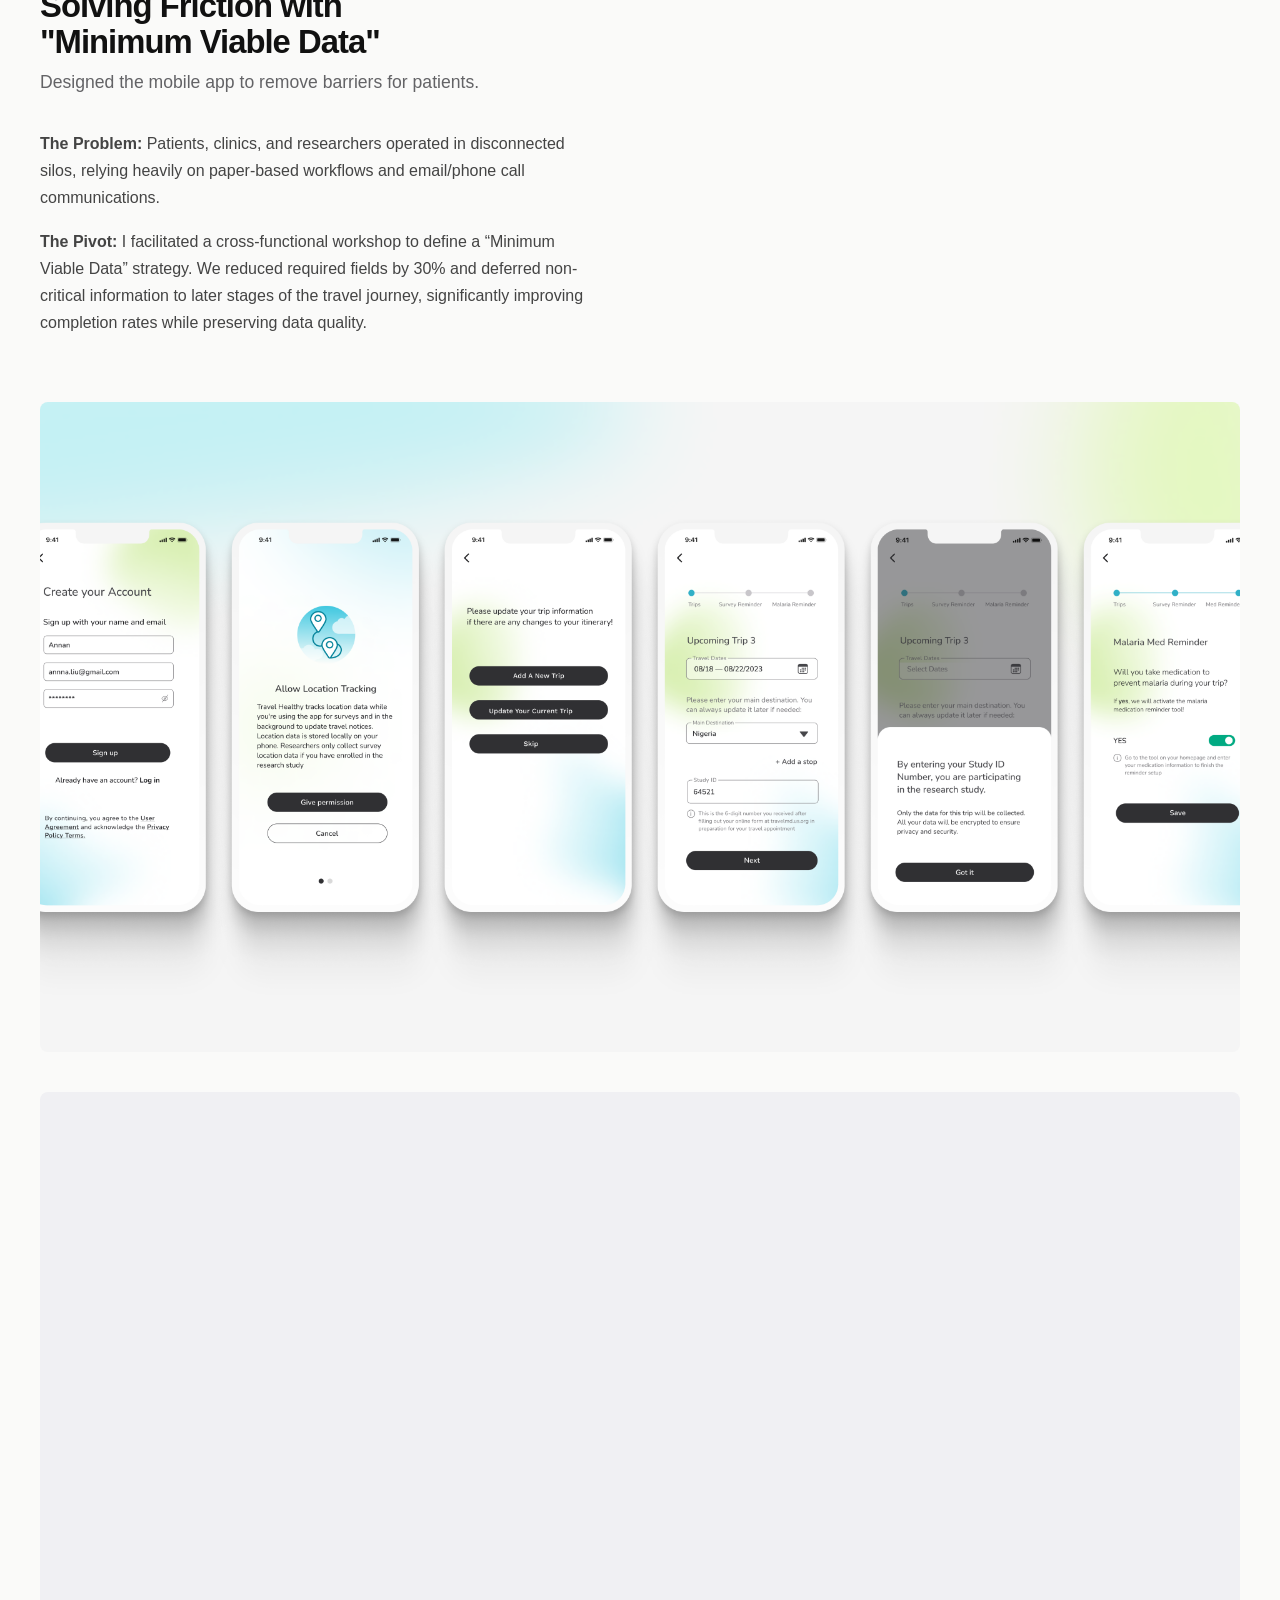
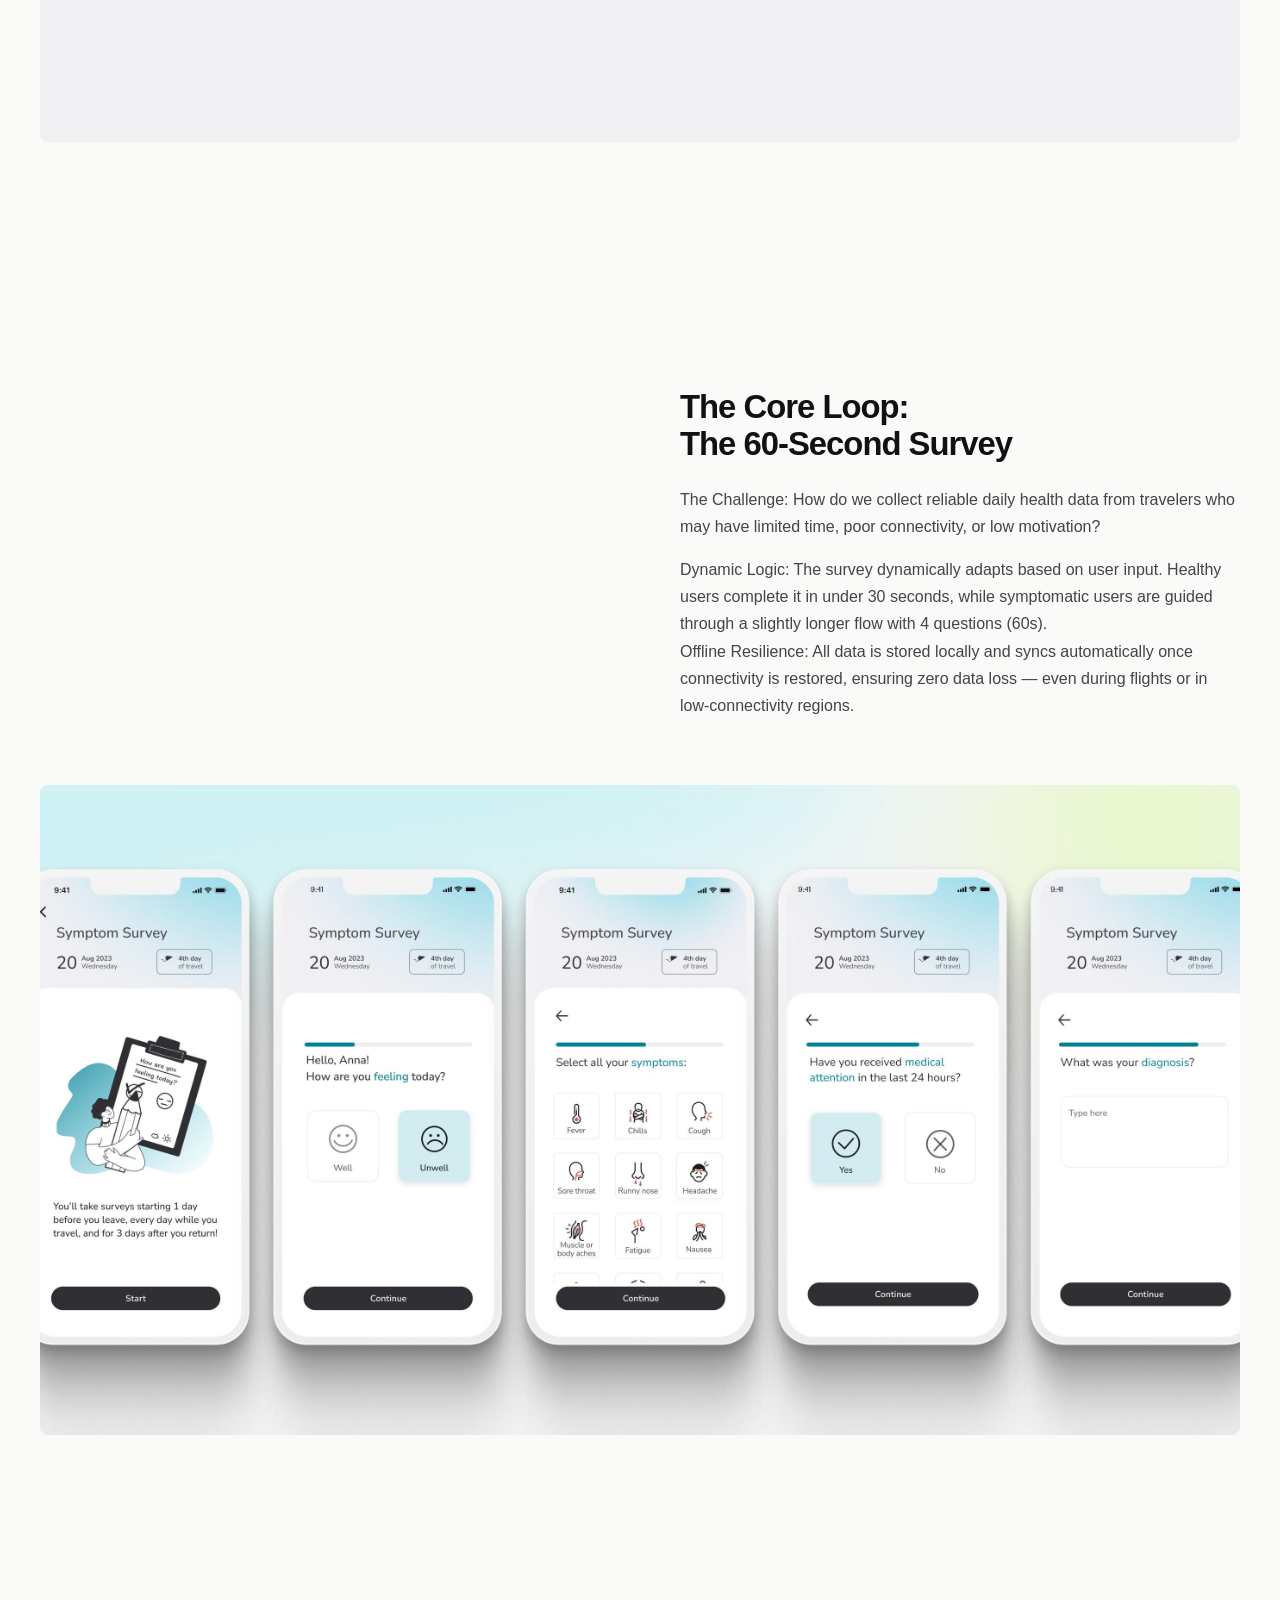
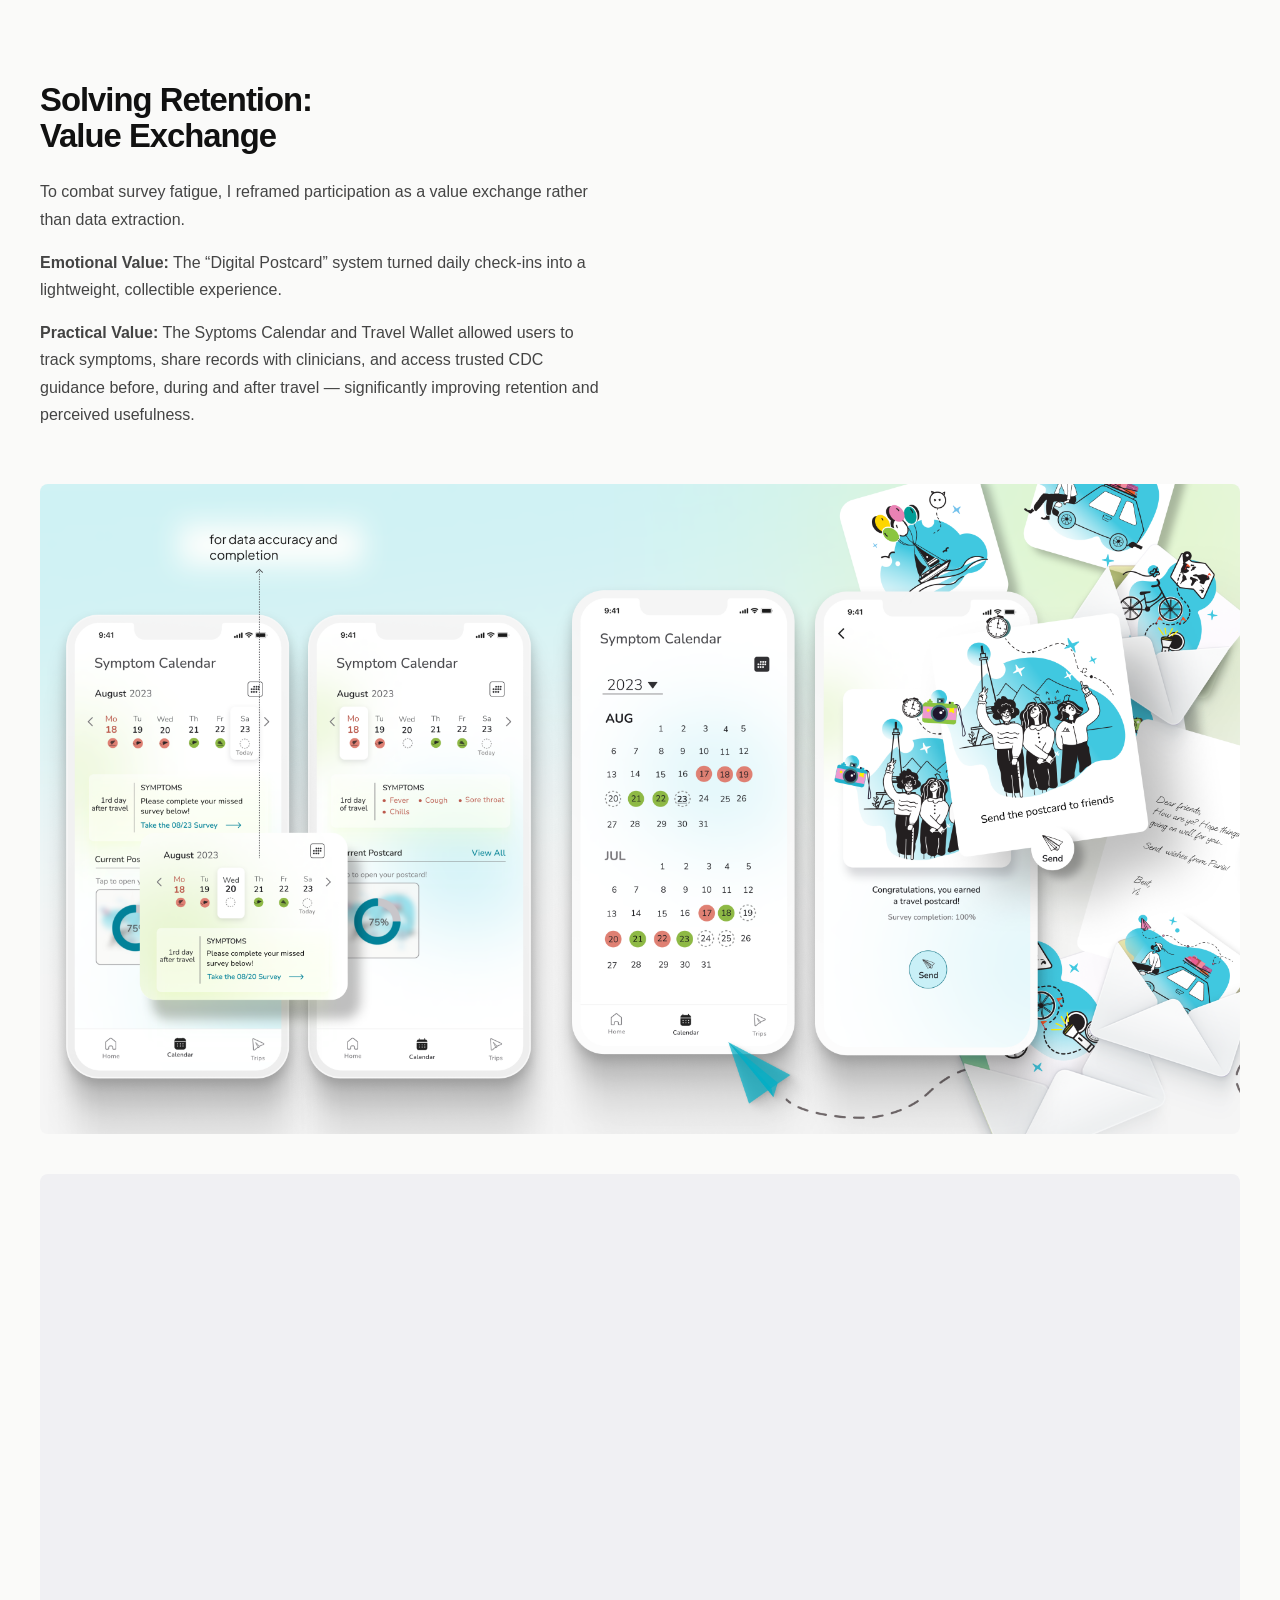
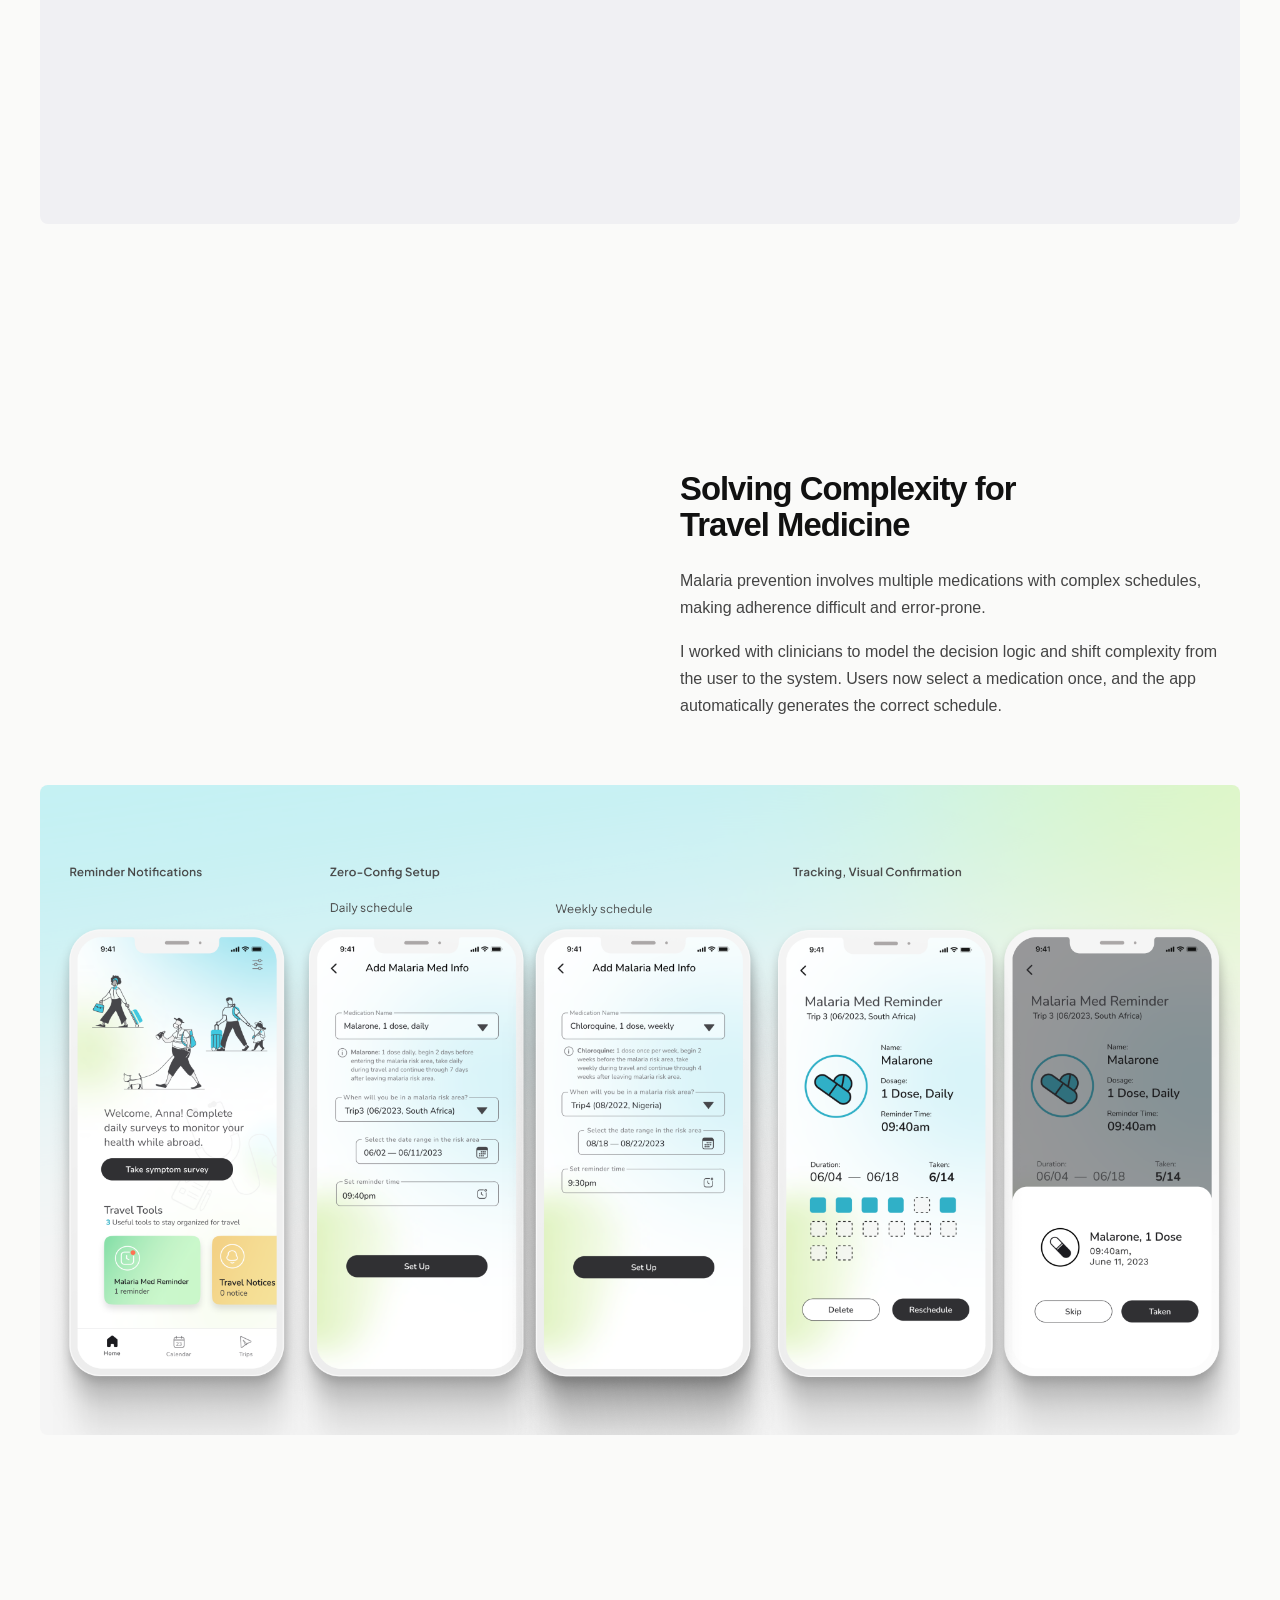
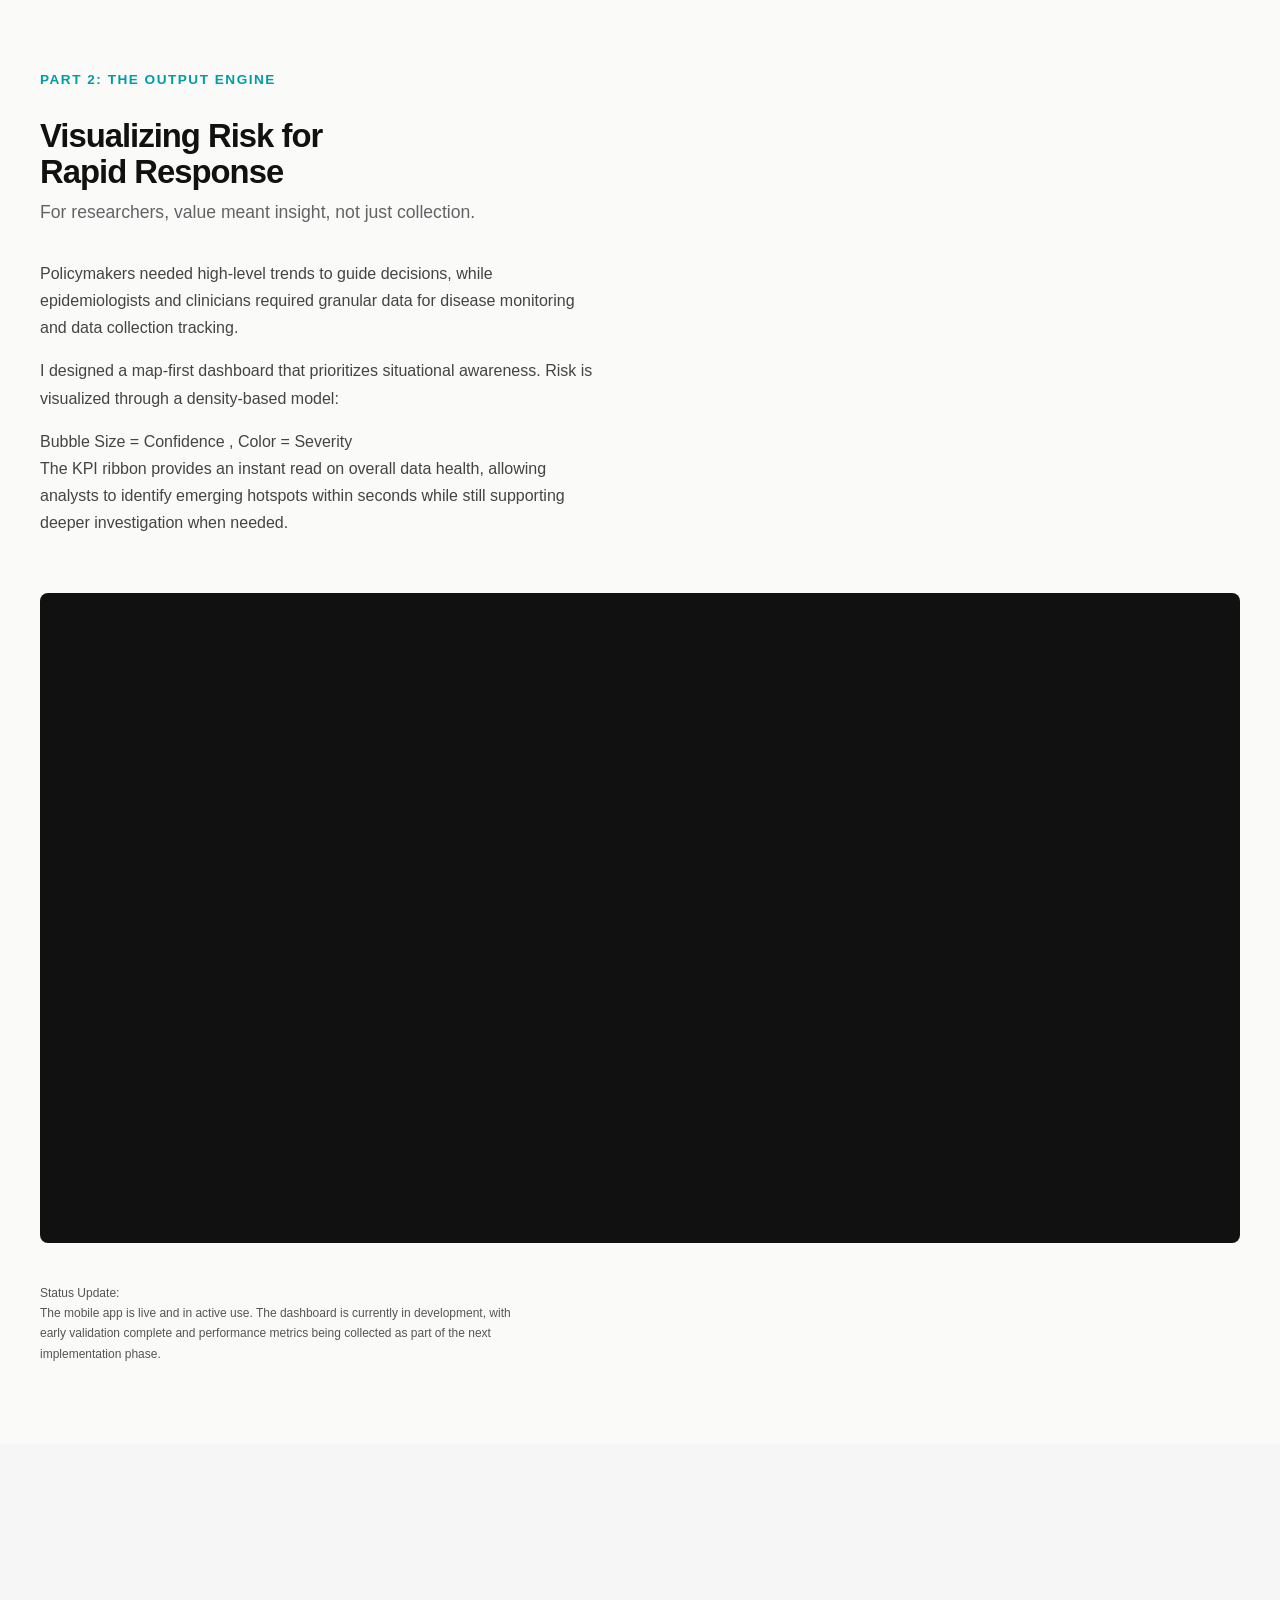
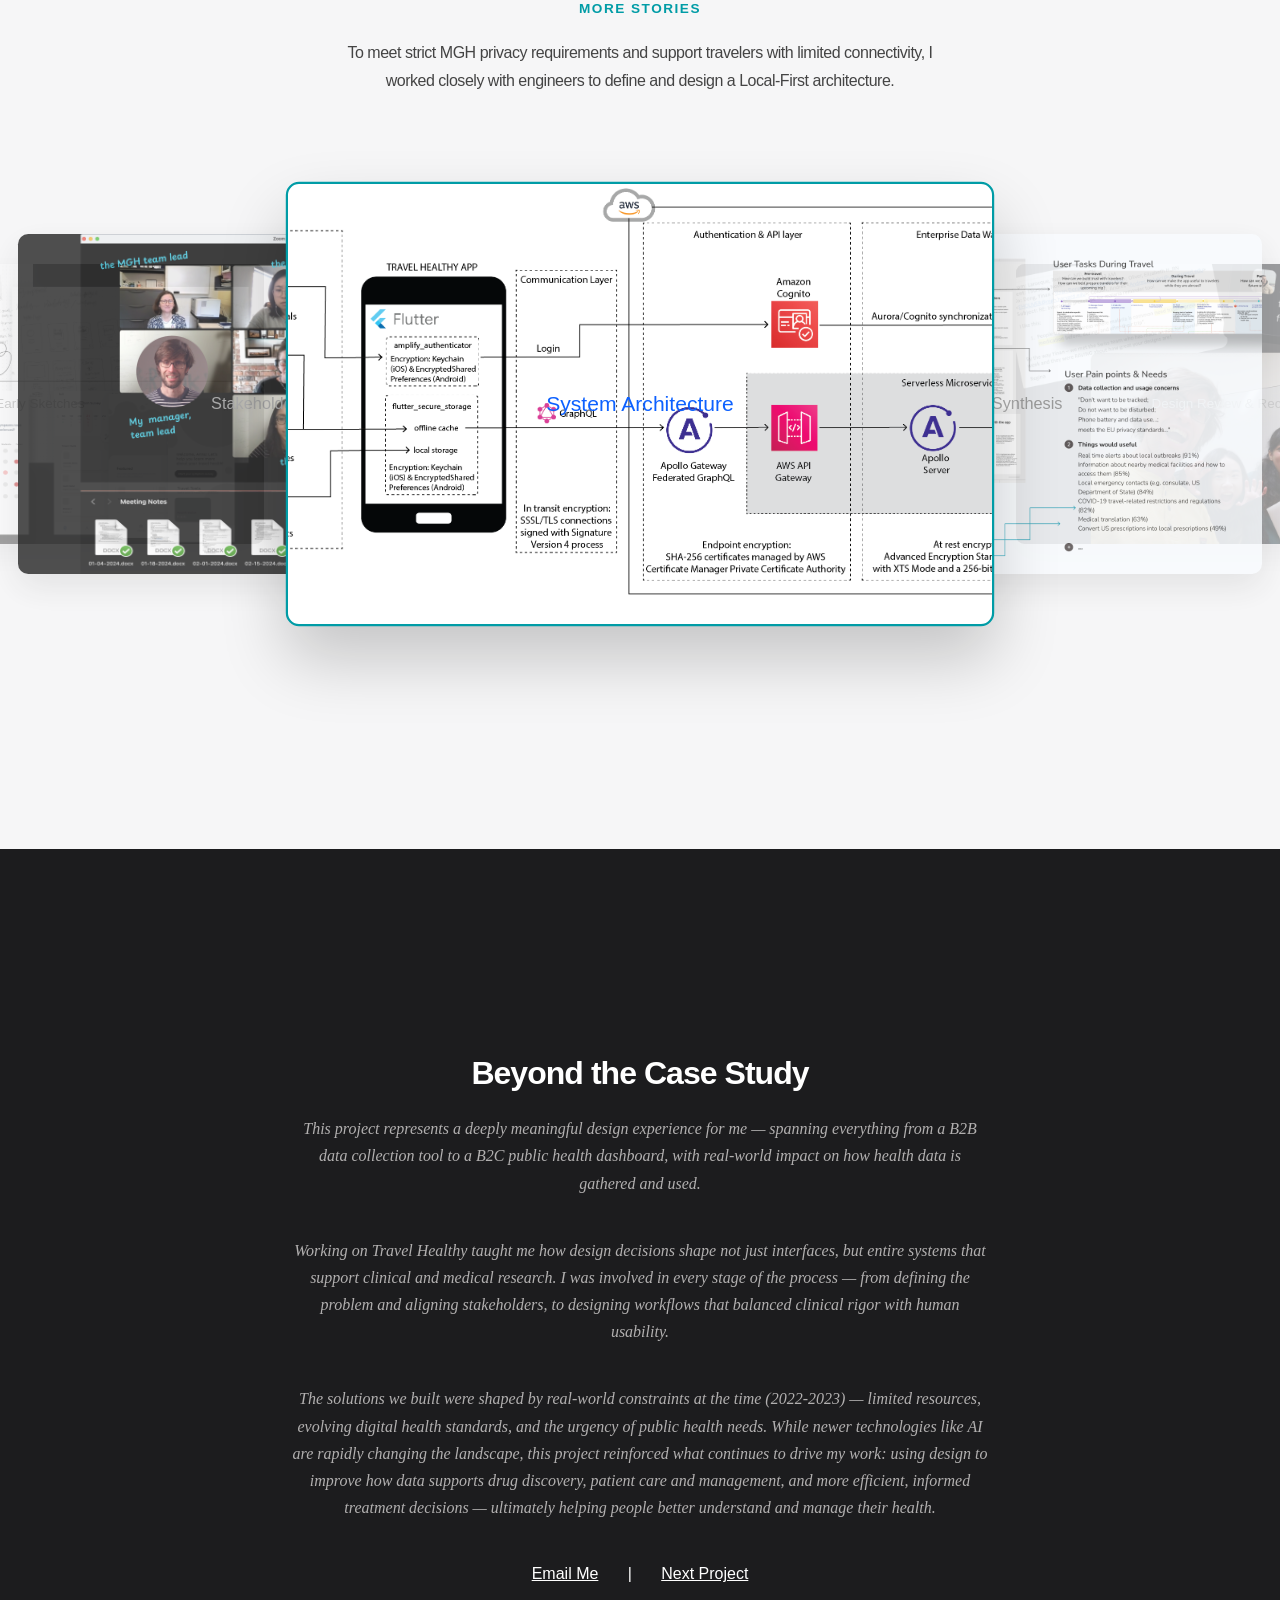
==== commit 63b5cd9a: "Update index.html" ====
--- a/index.html
+++ b/index.html
@@ -161,7 +161,7 @@
                     The Challenge: How do we collect reliable daily health data from travelers who may have limited time, poor connectivity, or low motivation?
                 </p>
                 <p>
-                    Dynamic Logic: The survey dynamically adapts based on user input. Healthy users complete it in under 30 seconds, while symptomatic users are guided through a slightly longer flow (60s).
+                    Dynamic Logic: The survey dynamically adapts based on user input. Healthy users complete it in under 30 seconds, while symptomatic users are guided through a slightly longer flow with 4 questions (60s).
                 </br>Offline Resilience: All data is stored locally and syncs automatically once connectivity is restored, ensuring zero data loss — even during flights or in low-connectivity regions.
             </p>
             </div>
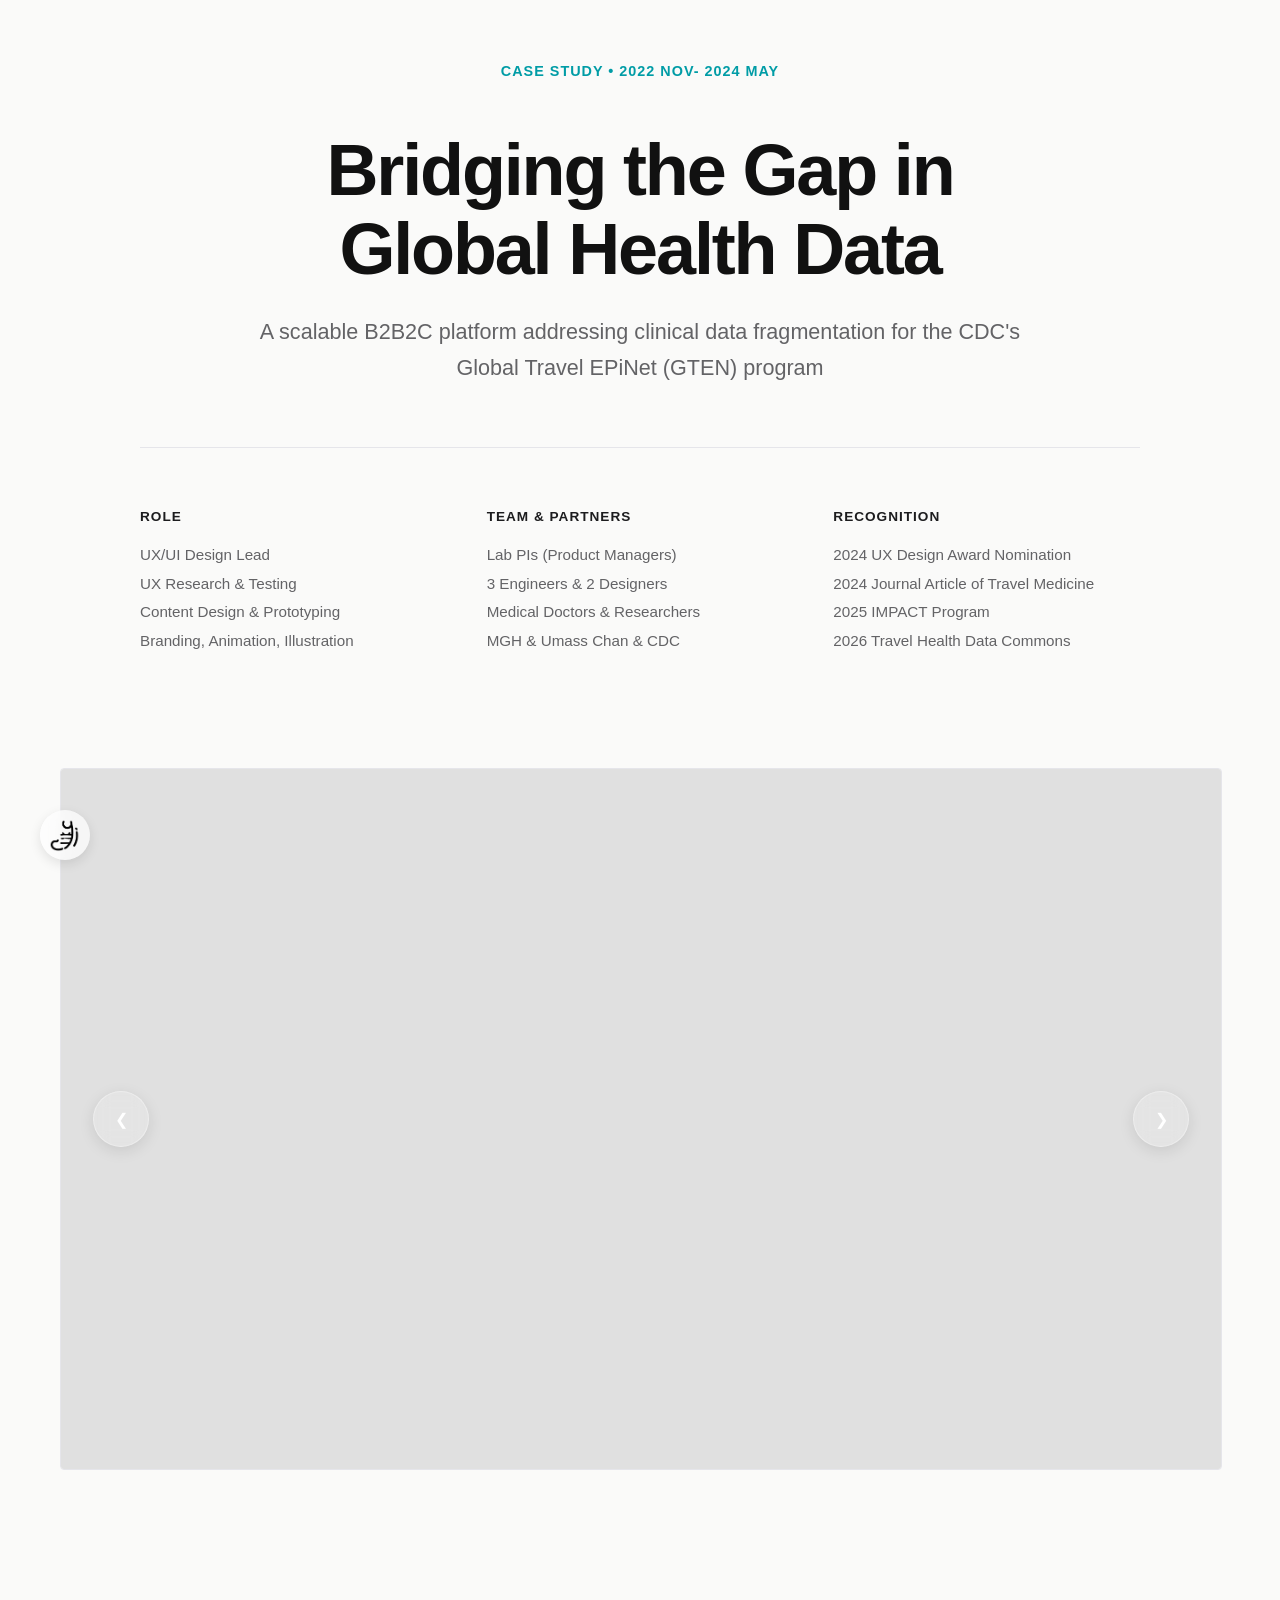
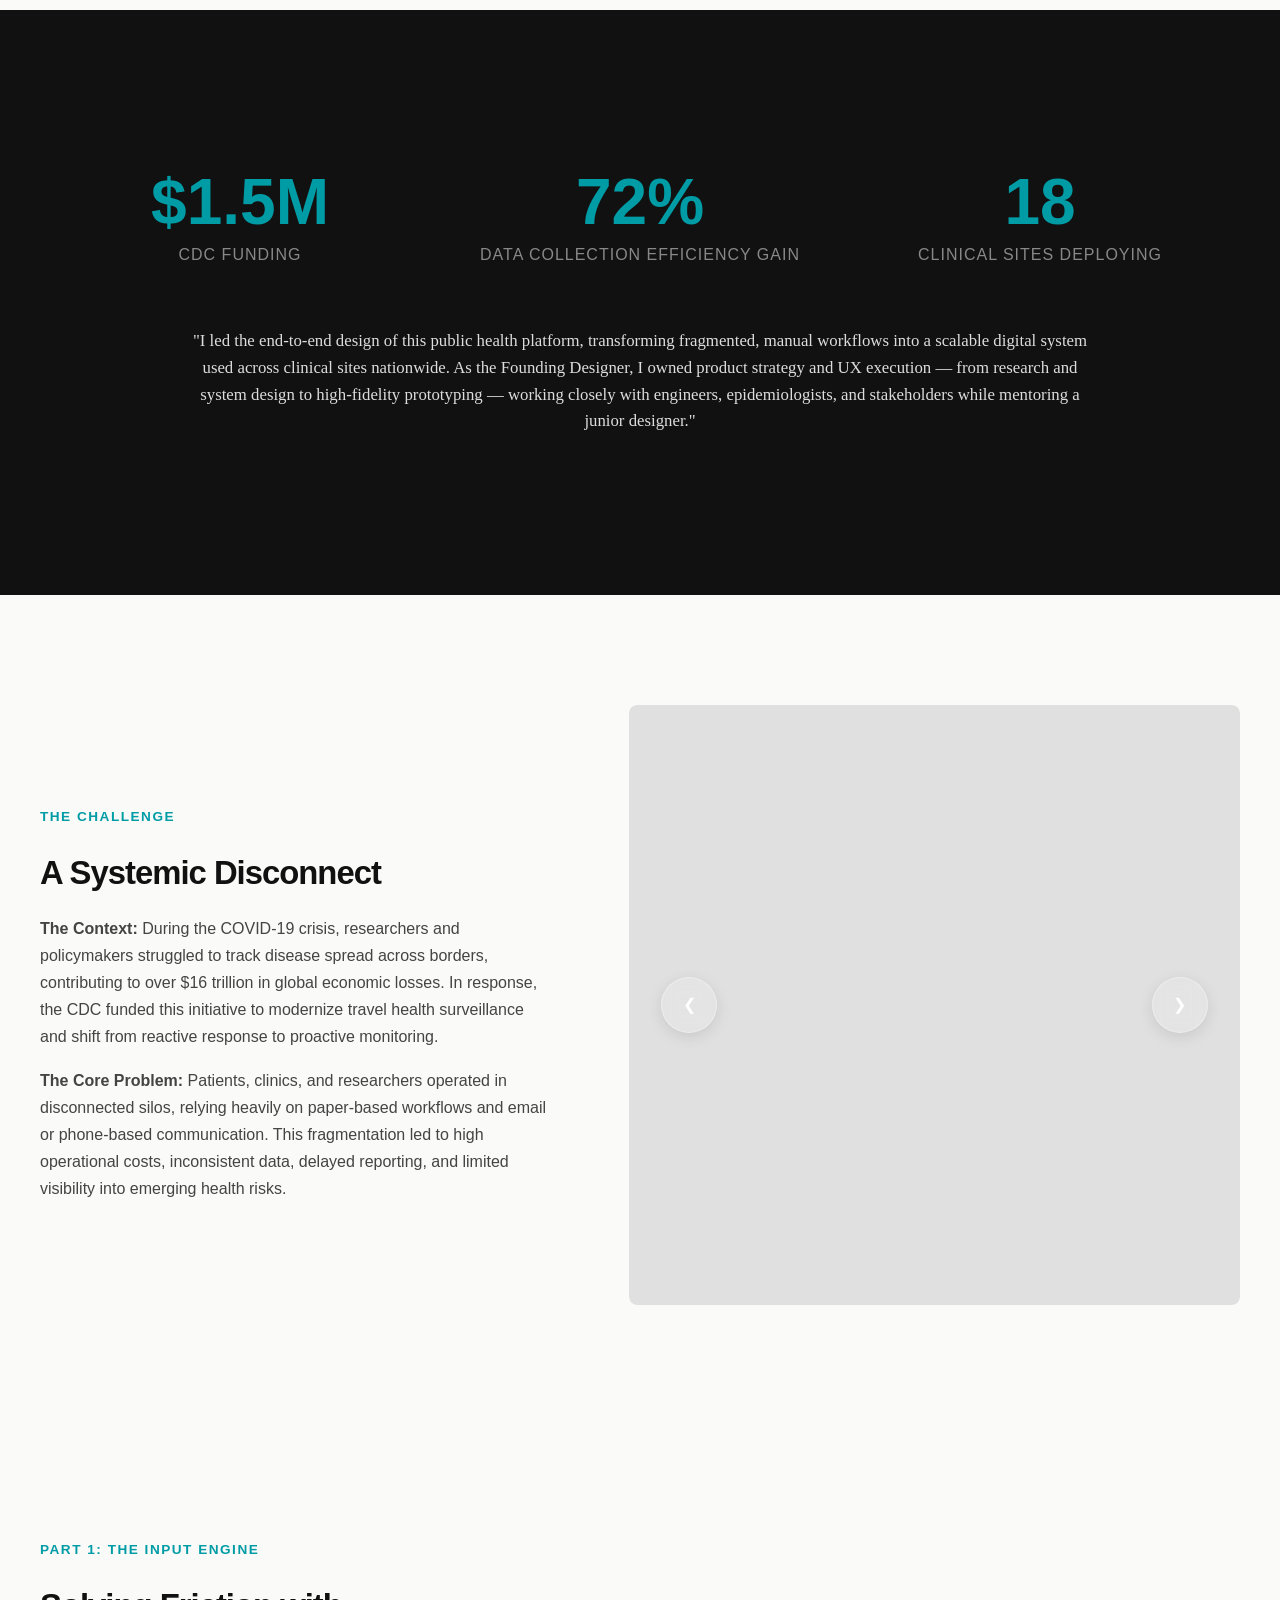
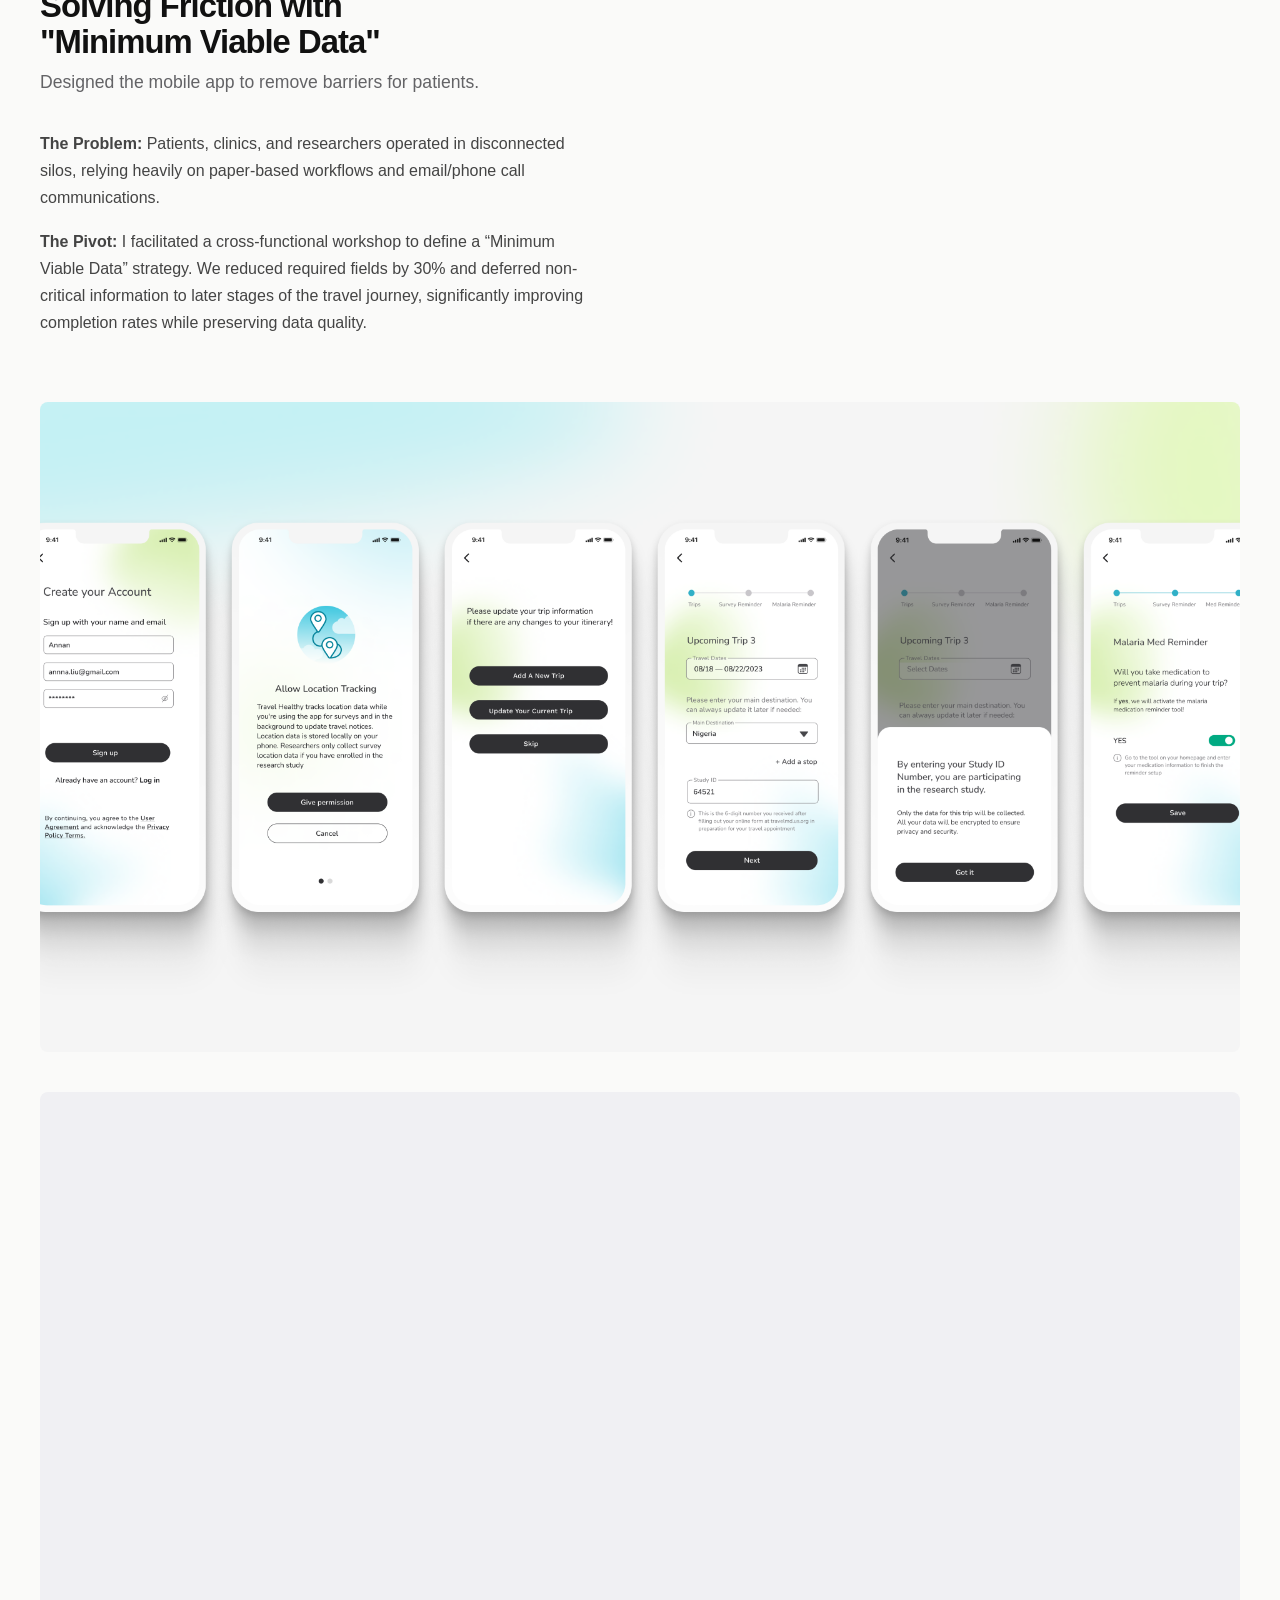
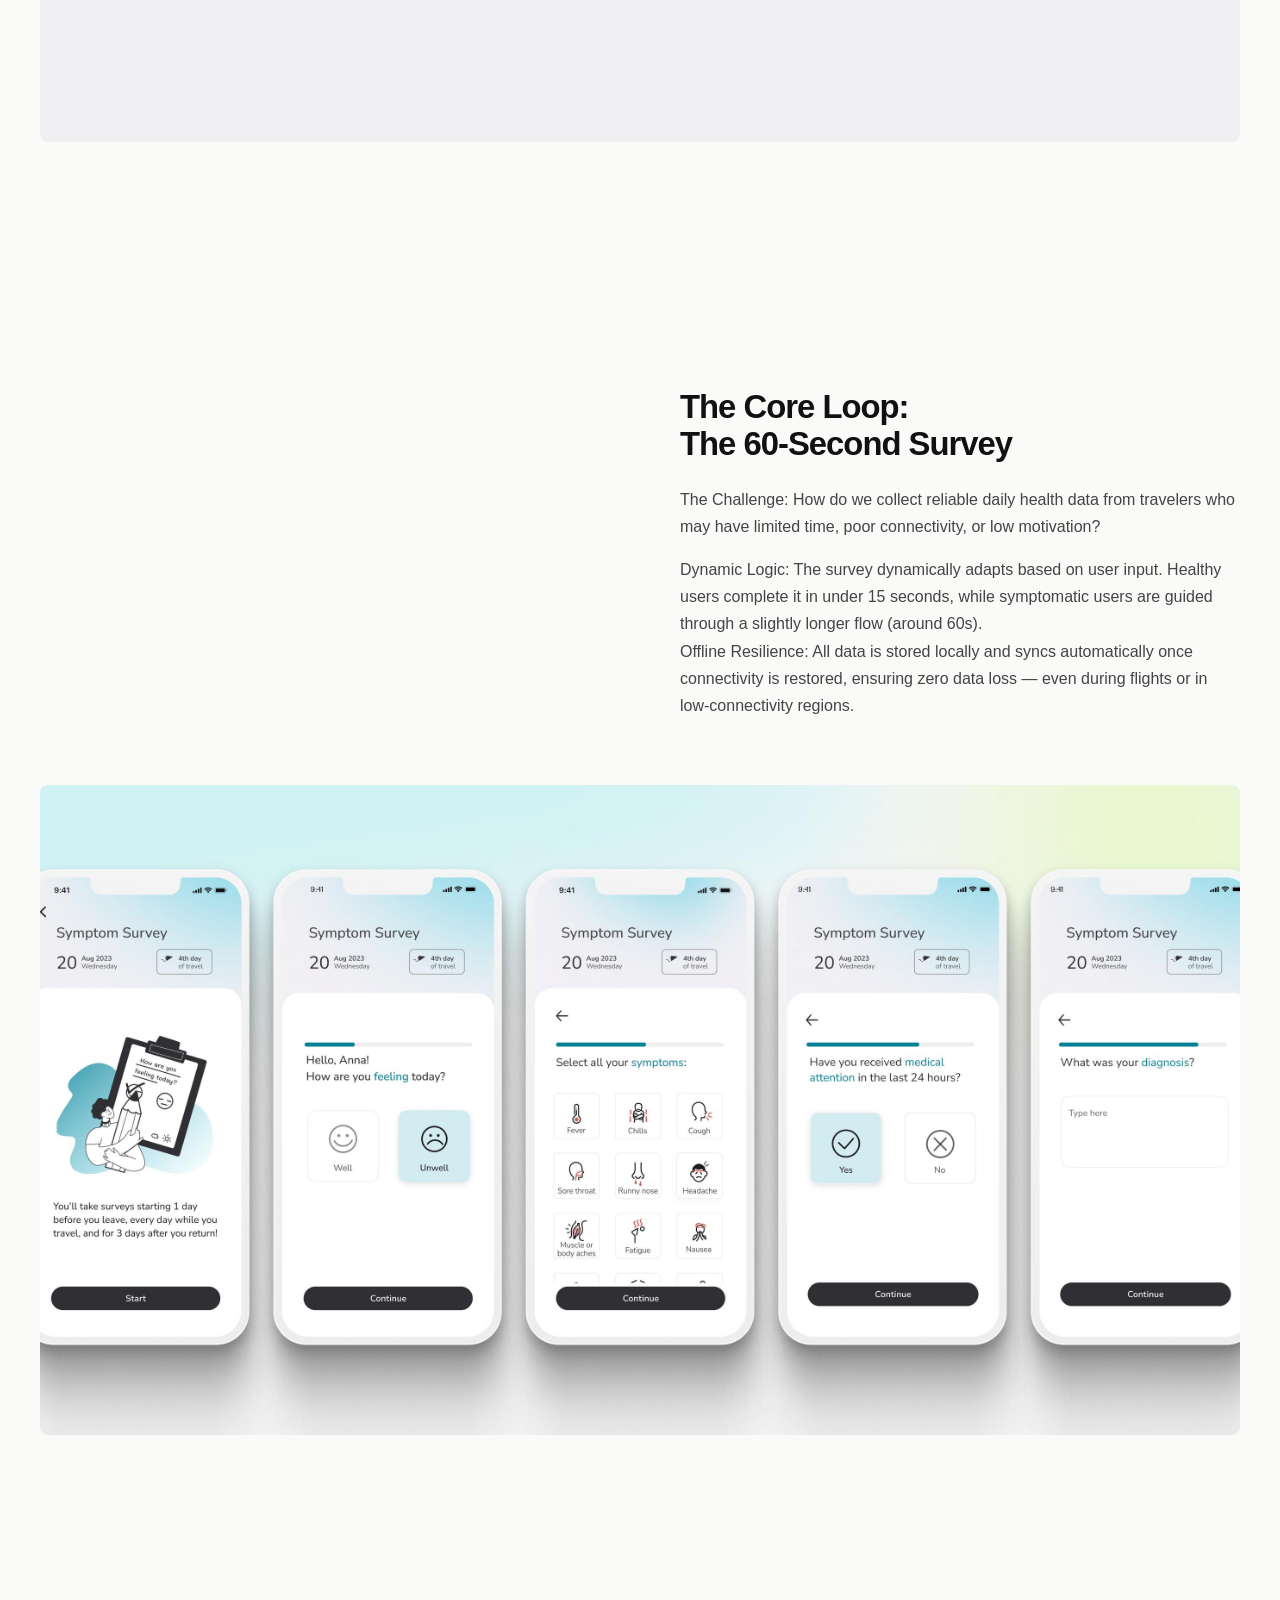
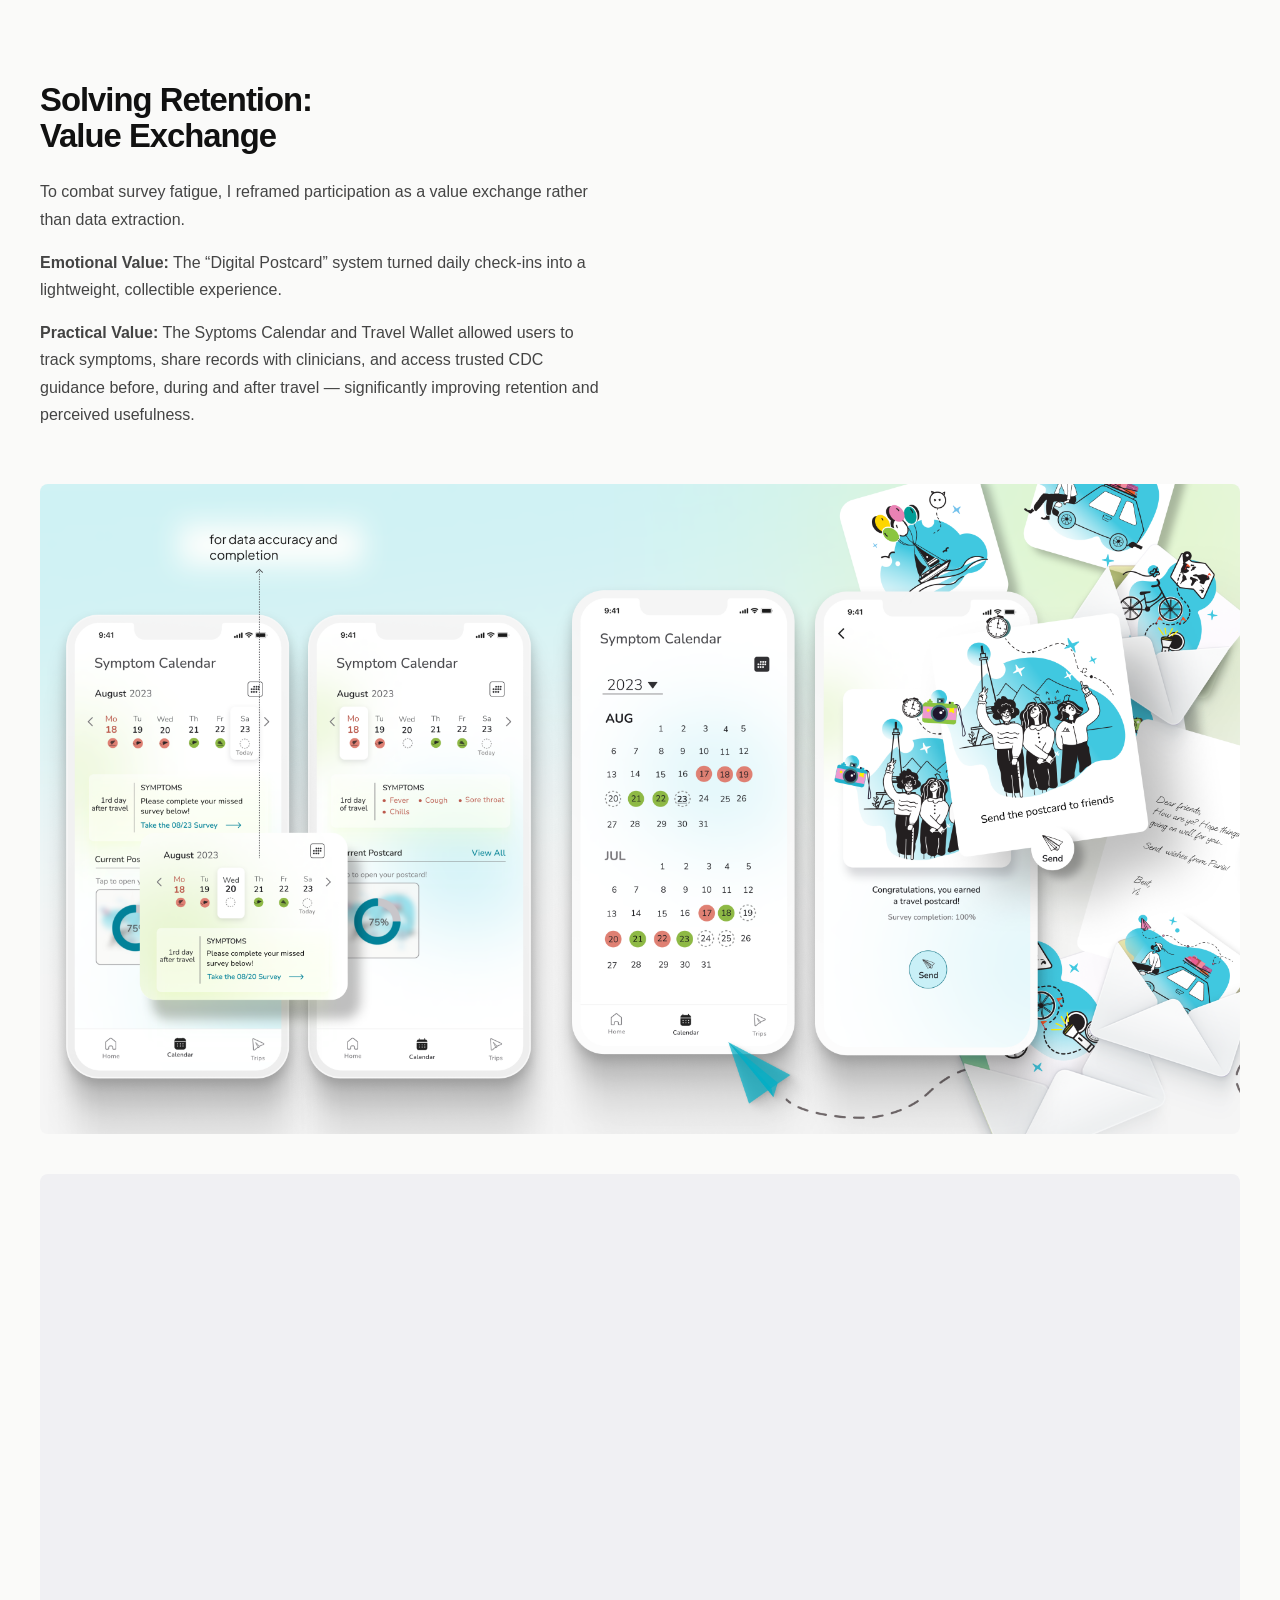
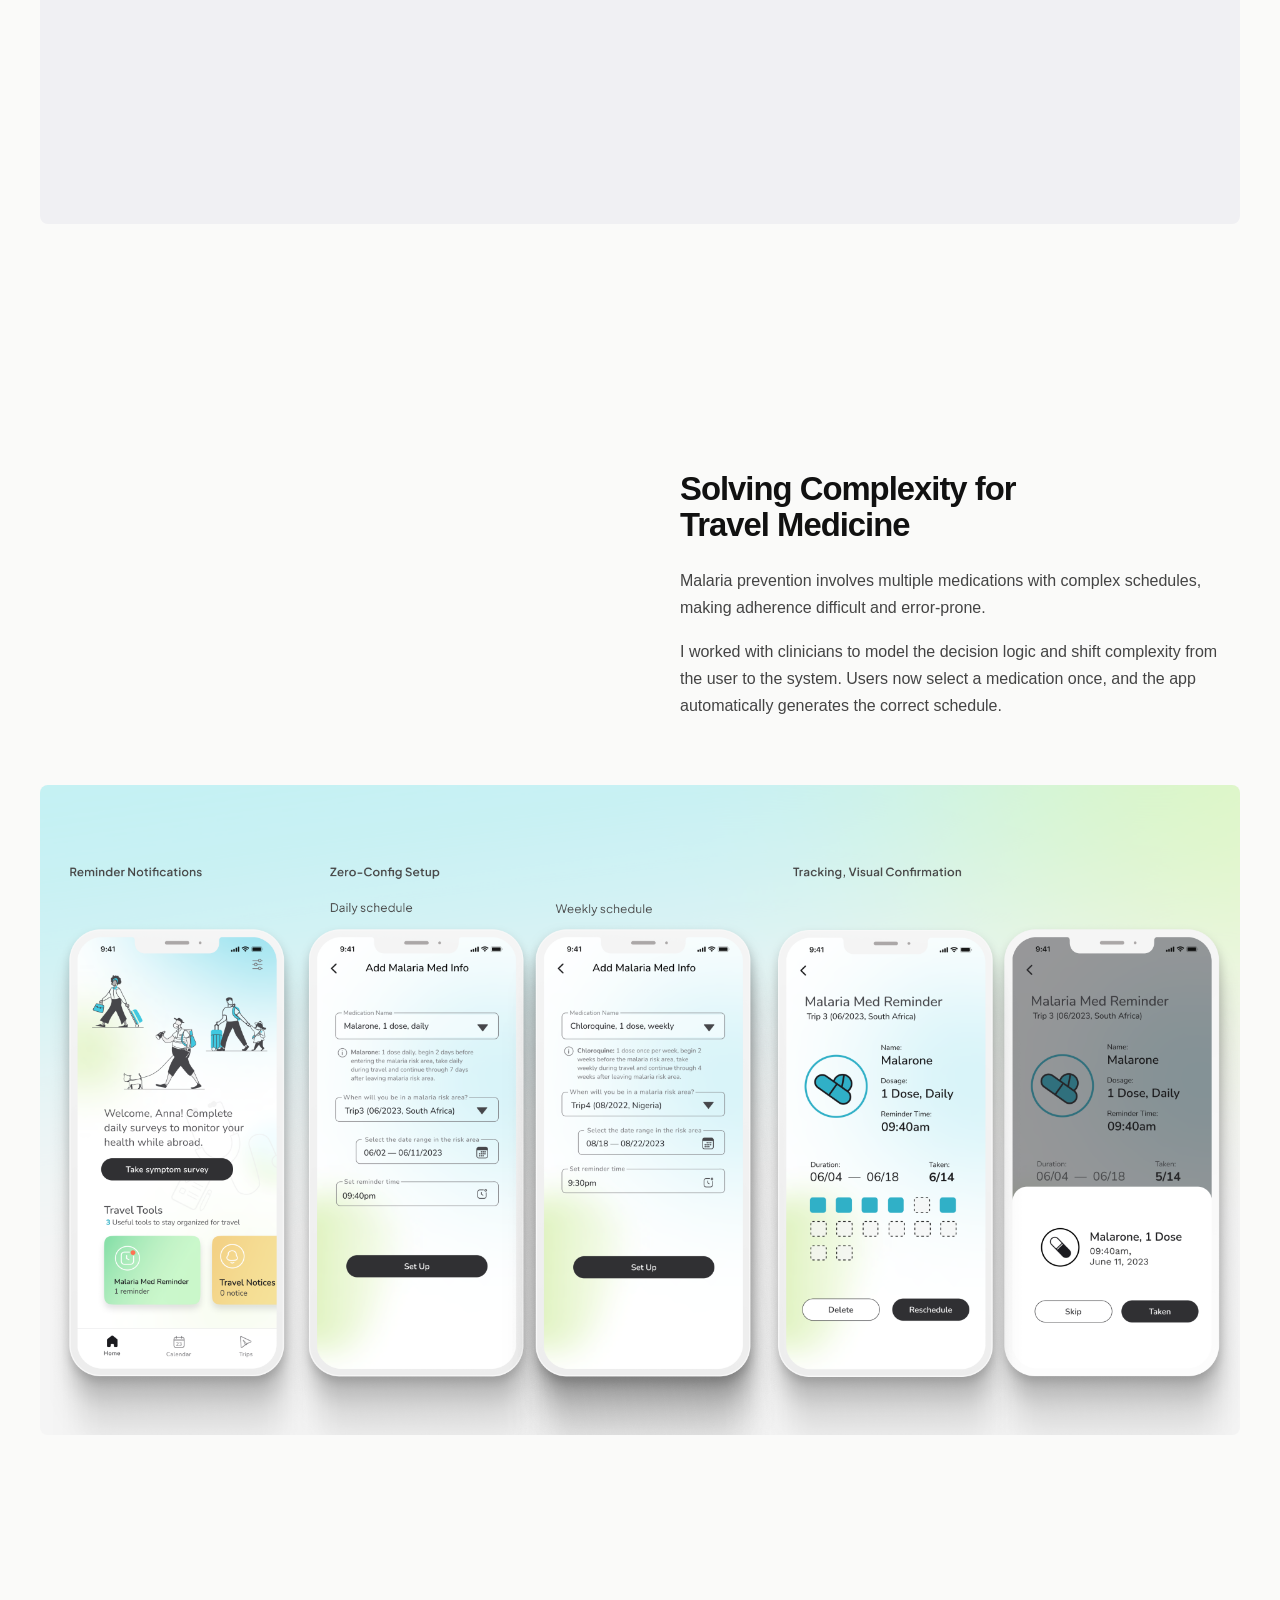
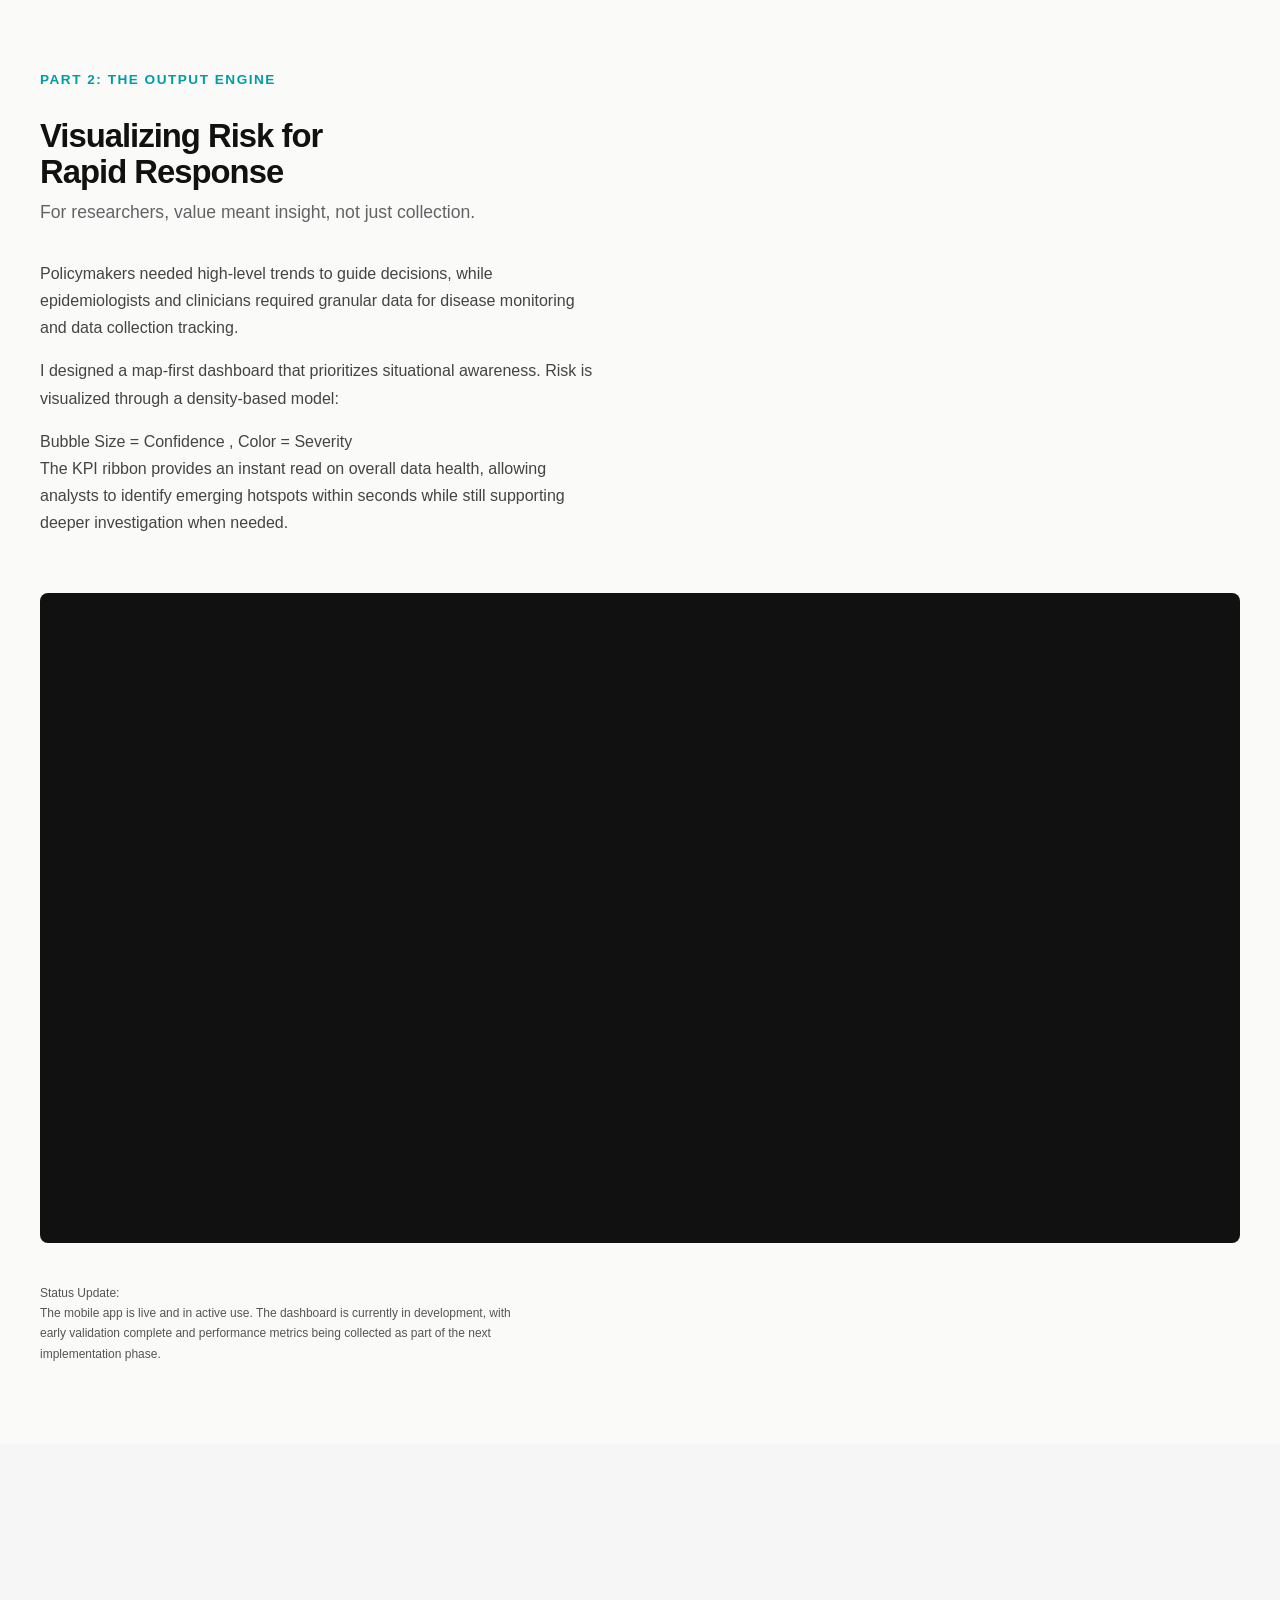
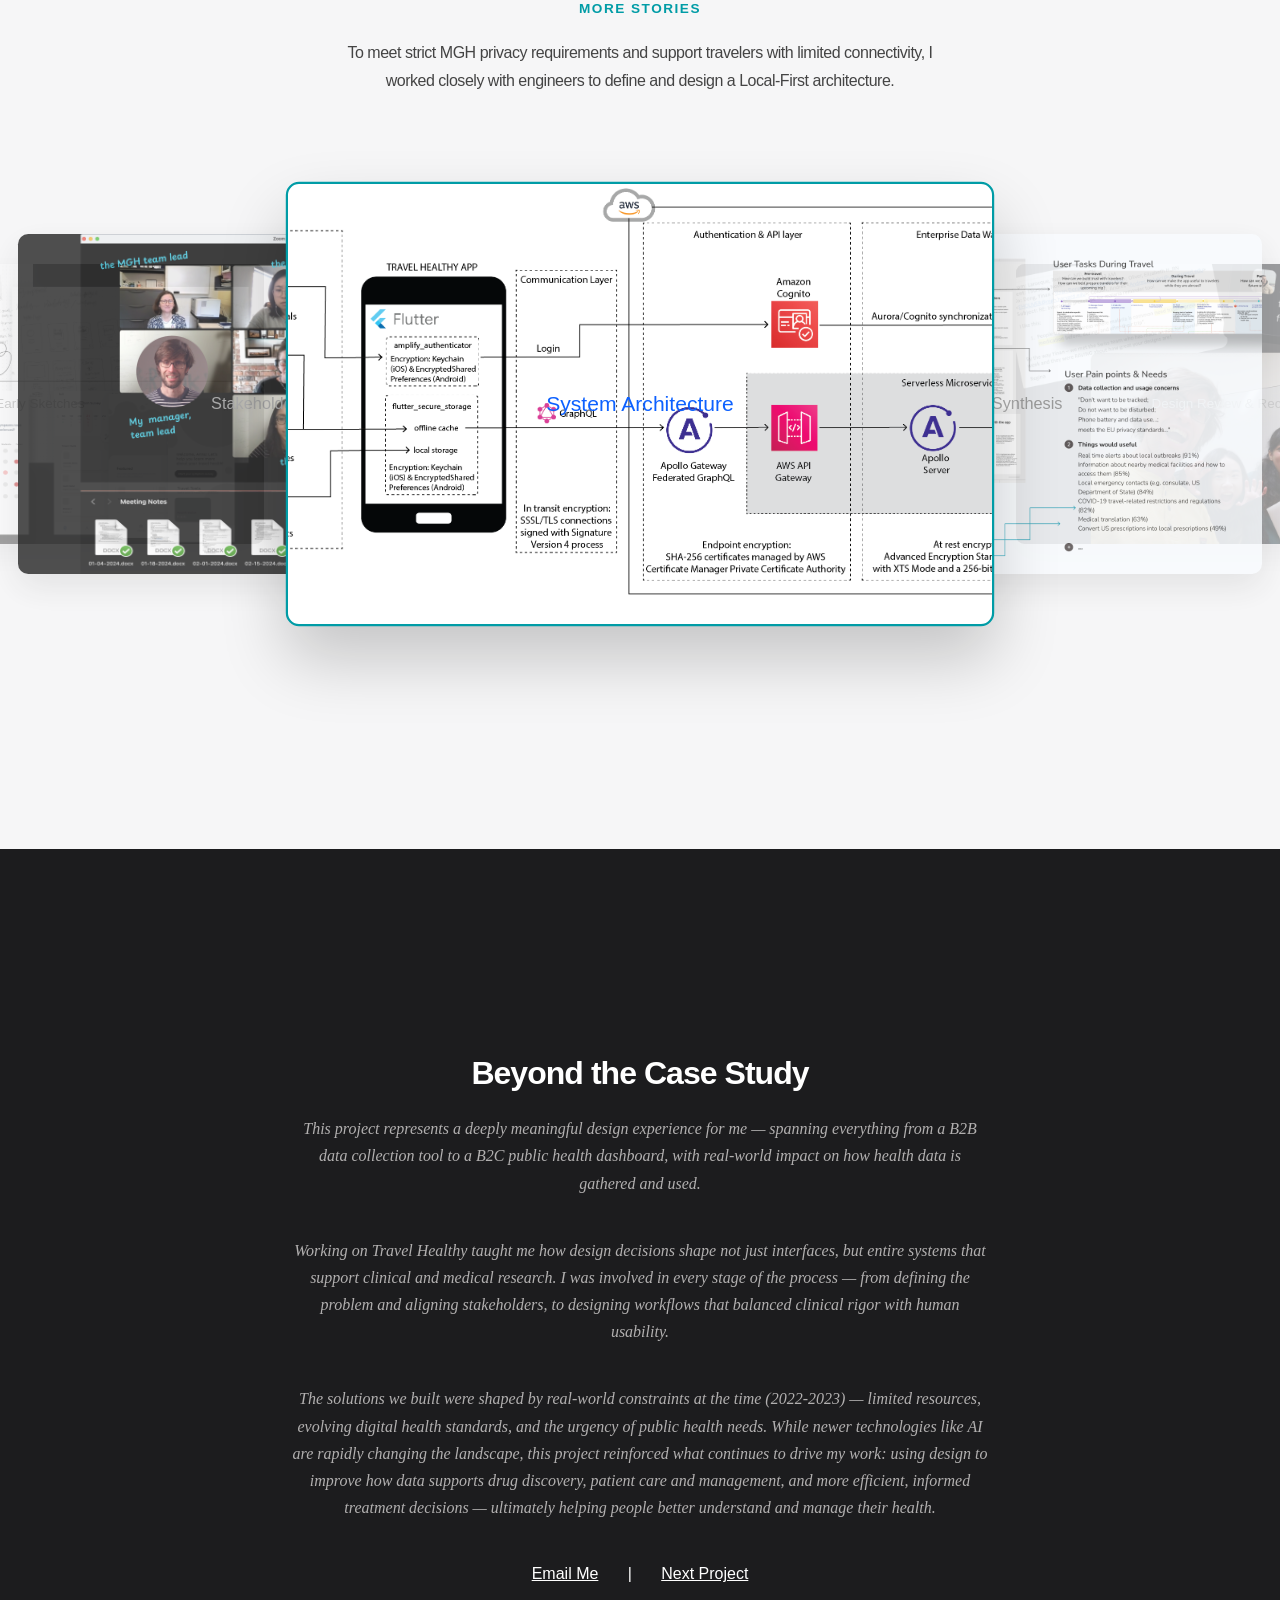
==== commit c71a91df: "Update index.html" ====
--- a/index.html
+++ b/index.html
@@ -161,7 +161,7 @@
                     The Challenge: How do we collect reliable daily health data from travelers who may have limited time, poor connectivity, or low motivation?
                 </p>
                 <p>
-                    Dynamic Logic: The survey dynamically adapts based on user input. Healthy users complete it in under 30 seconds, while symptomatic users are guided through a slightly longer flow with 4 questions (60s).
+                    Dynamic Logic: The survey dynamically adapts based on user input. Healthy users complete it in under 15 seconds, while symptomatic users are guided through a slightly longer flow (around 60s).
                 </br>Offline Resilience: All data is stored locally and syncs automatically once connectivity is restored, ensuring zero data loss — even during flights or in low-connectivity regions.
             </p>
             </div>
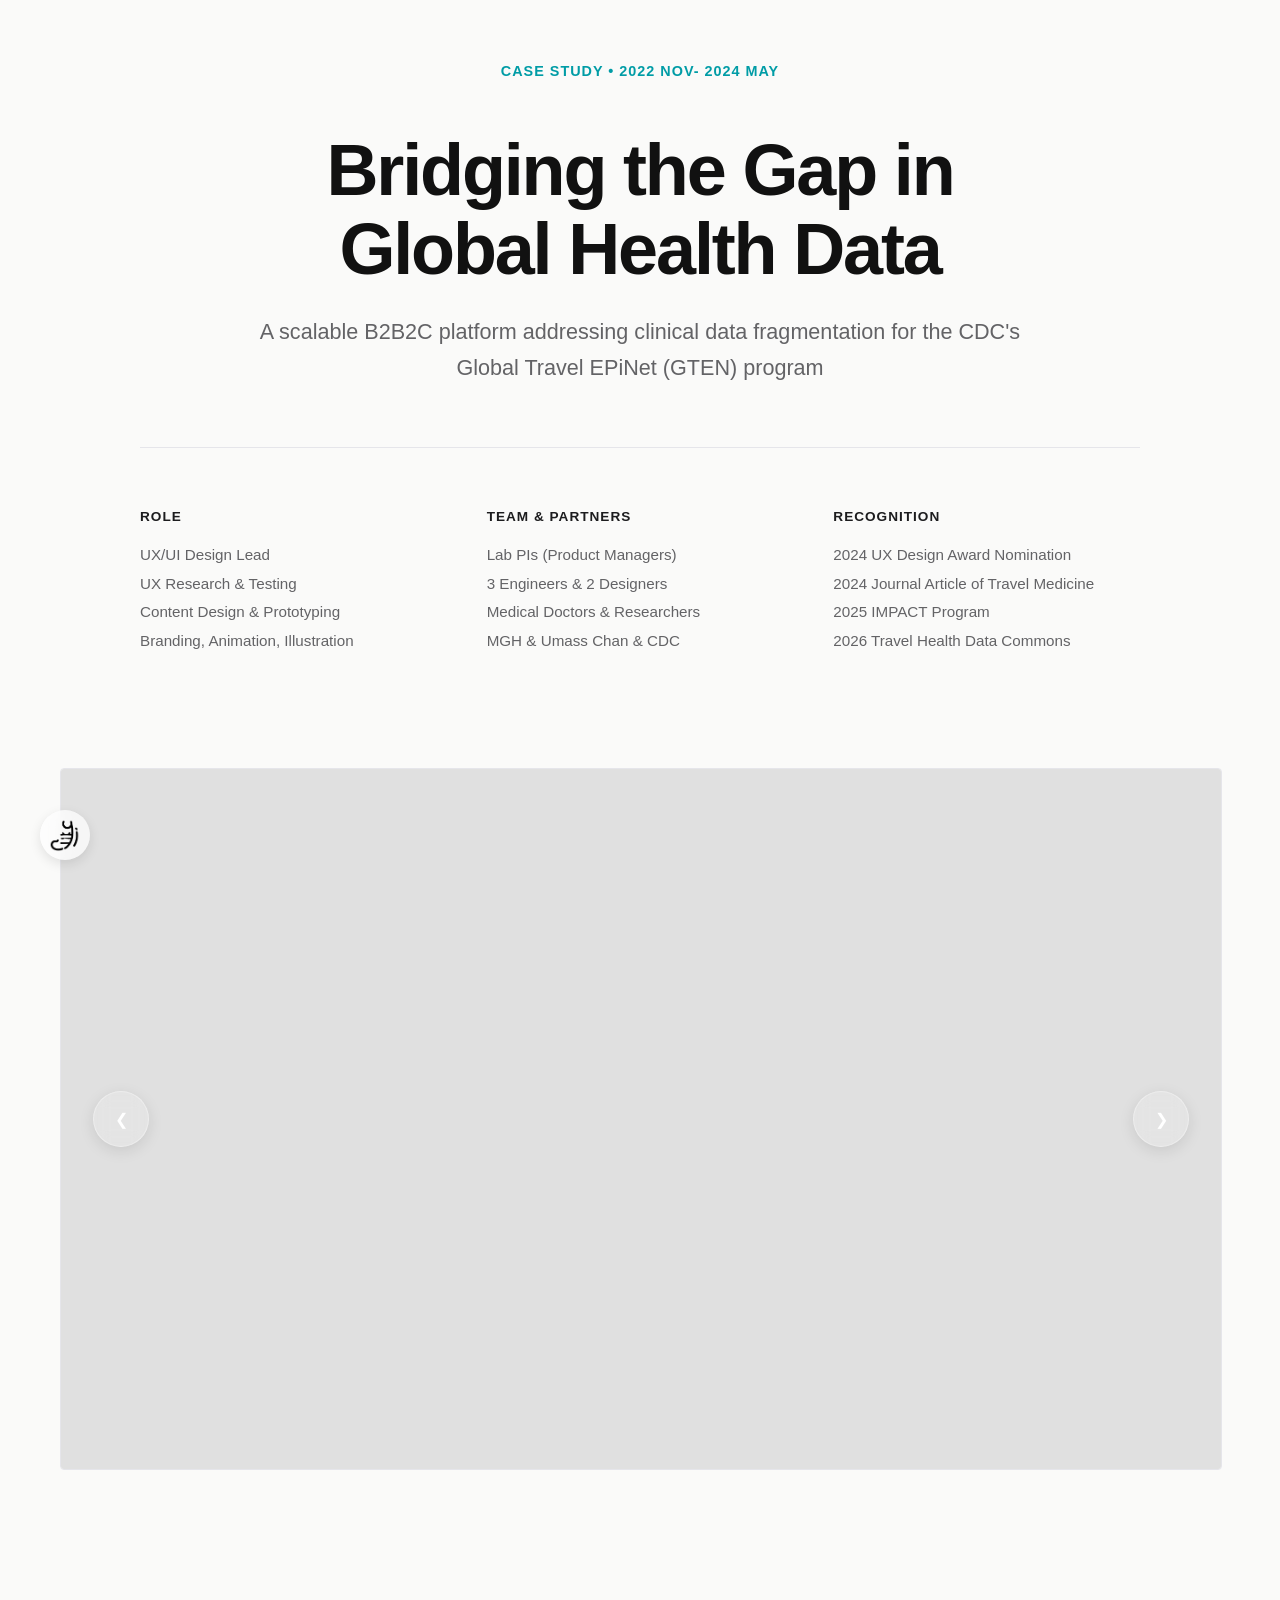
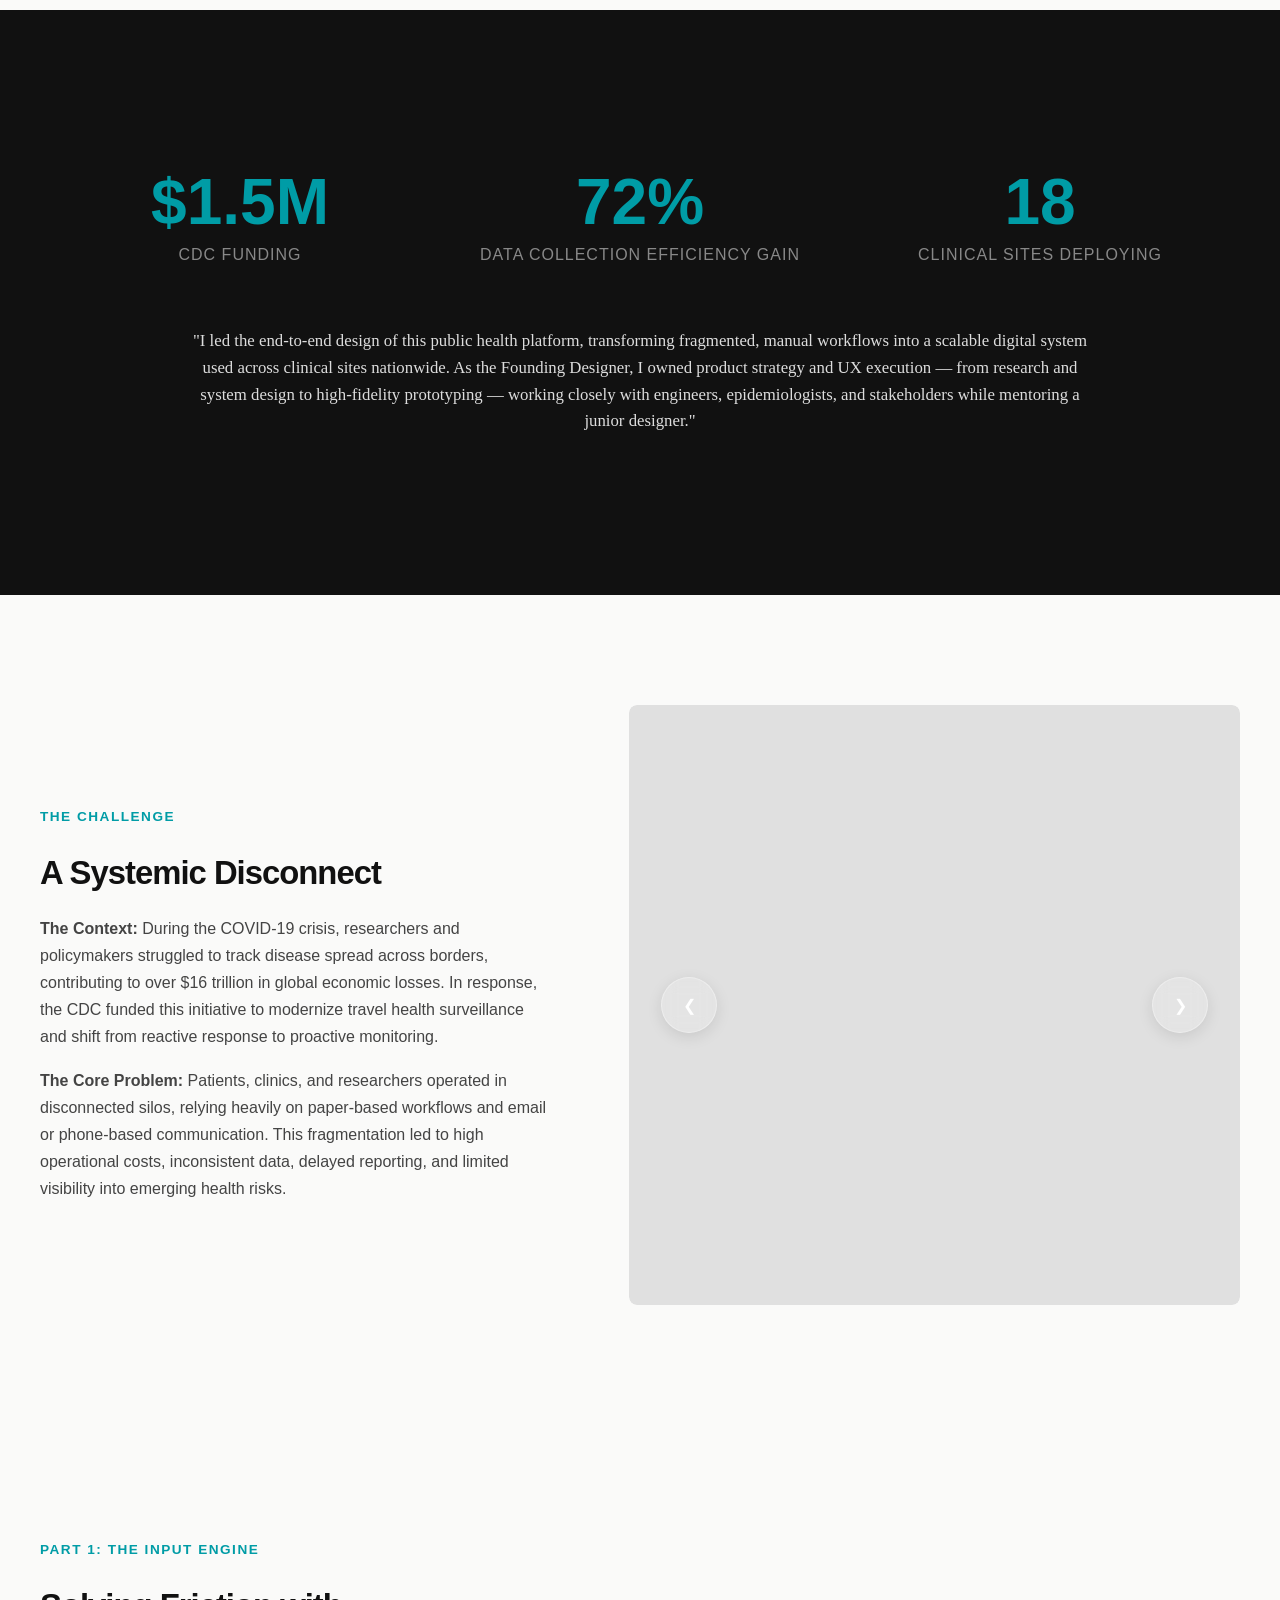
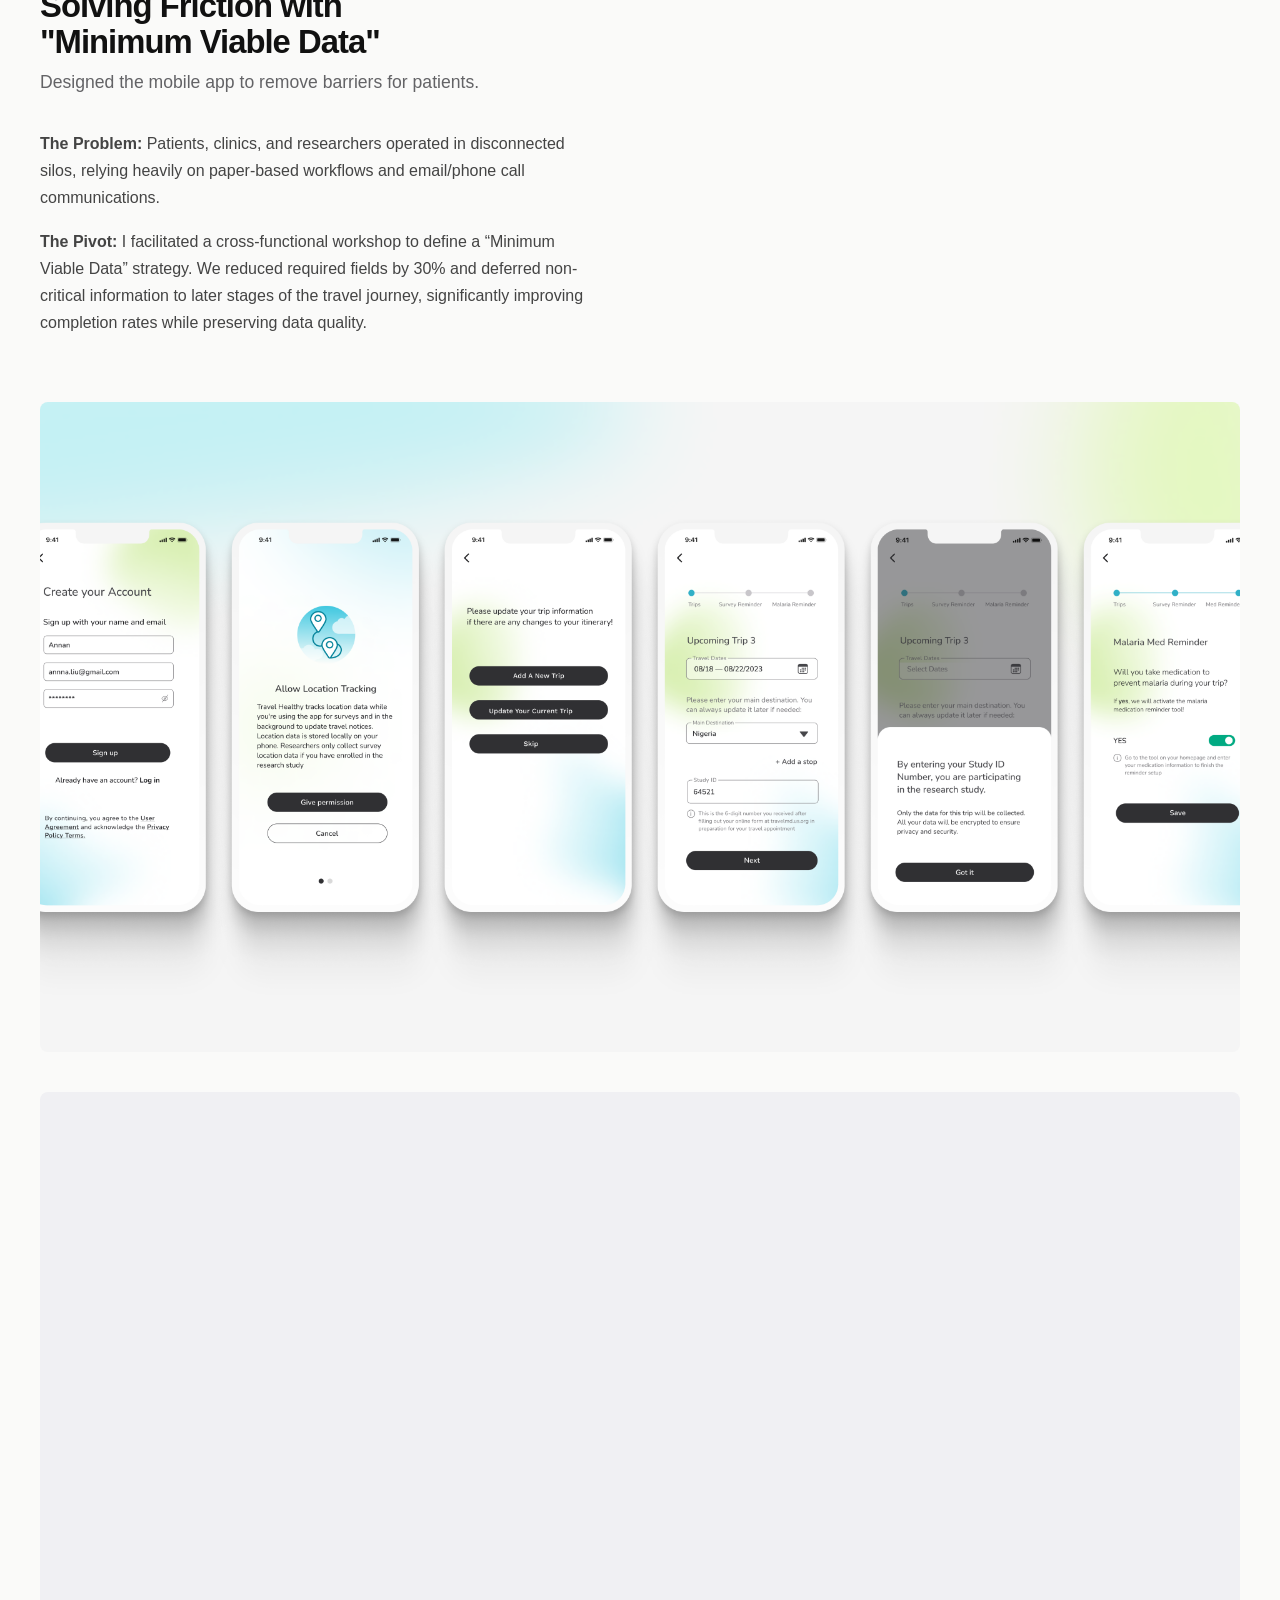
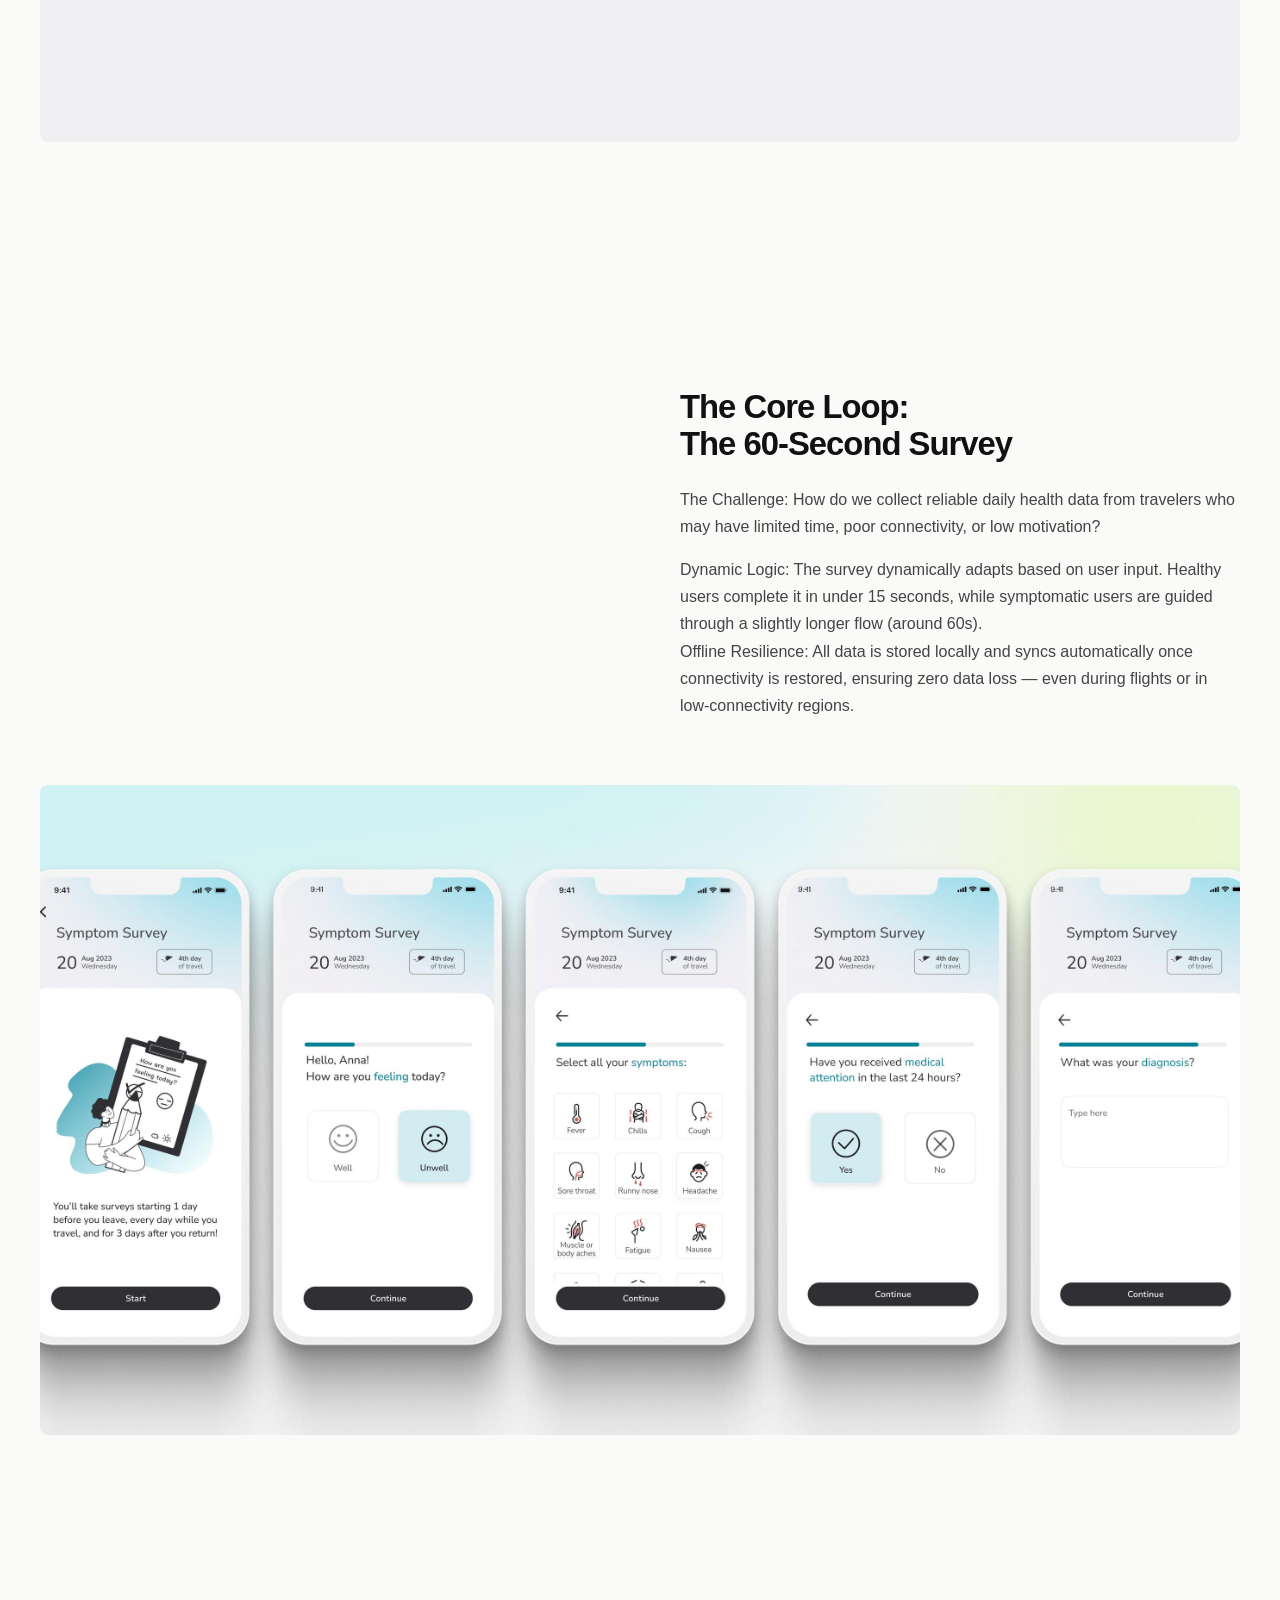
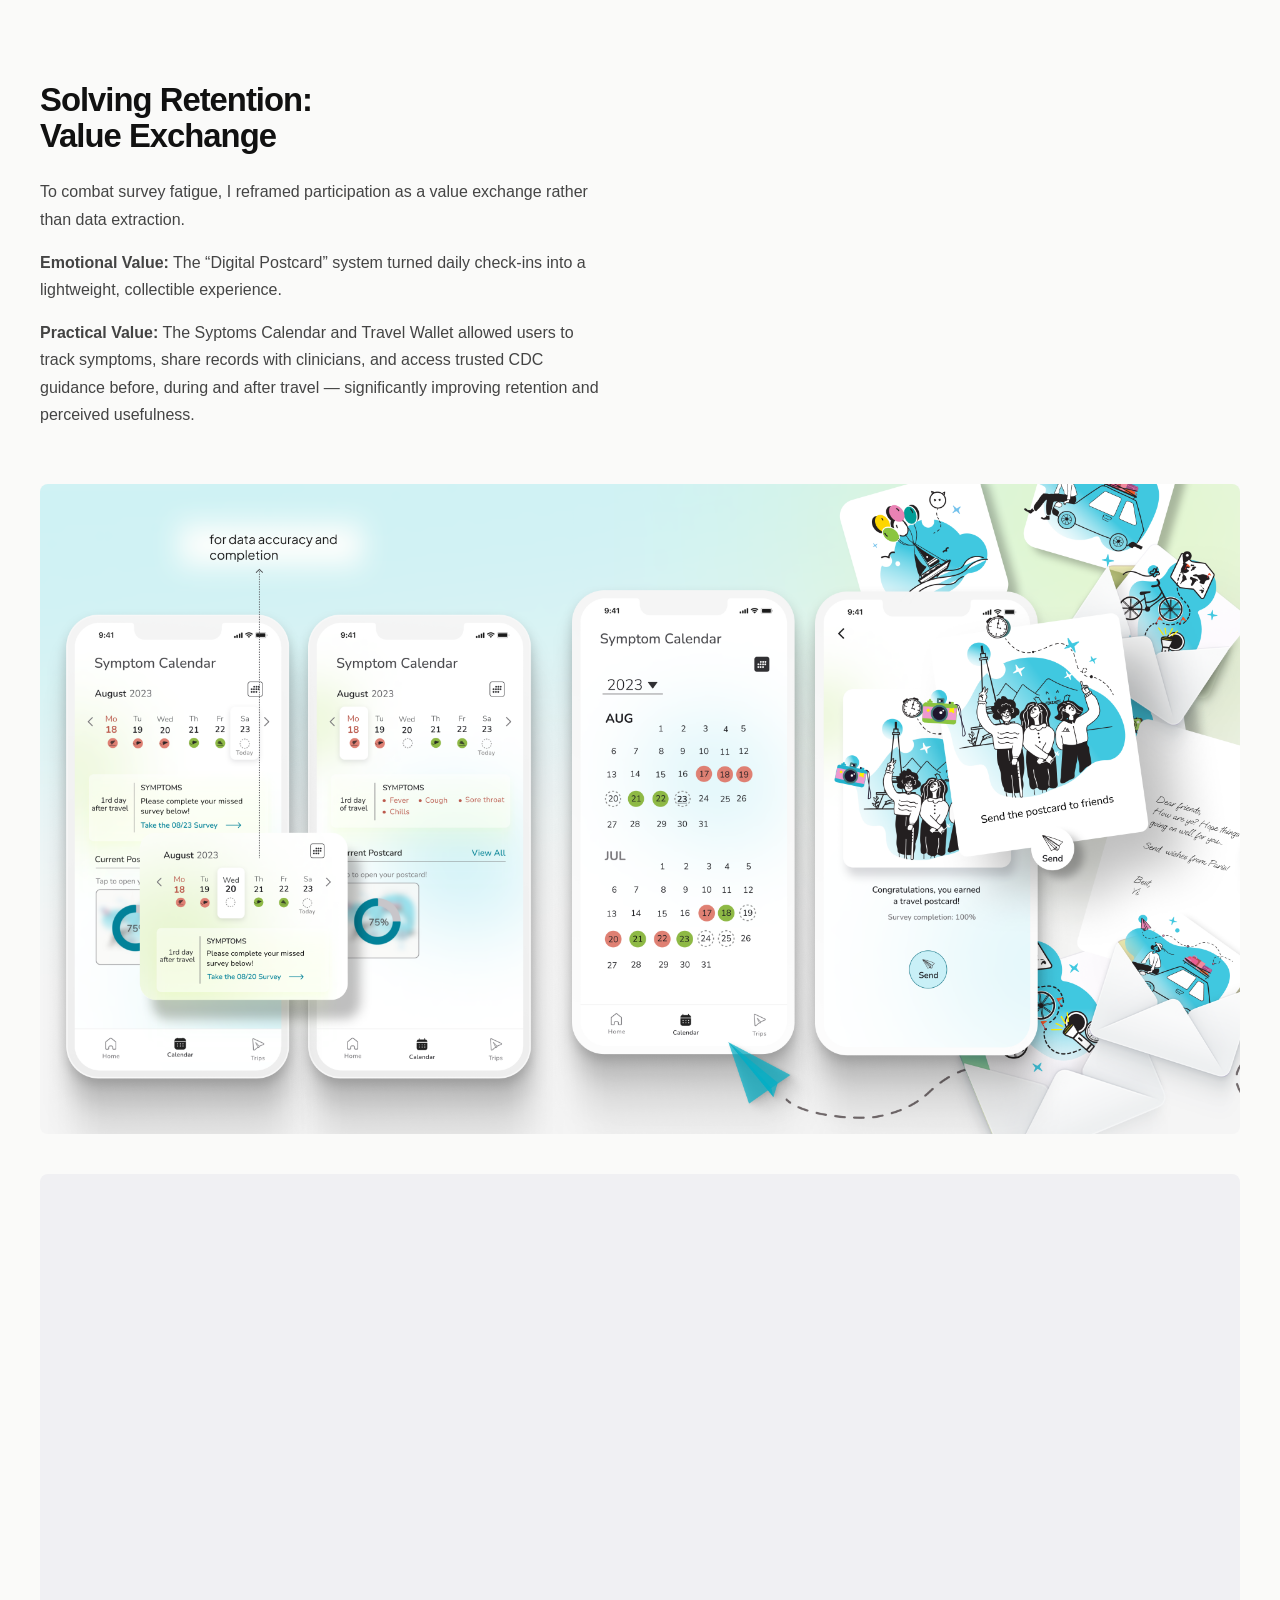
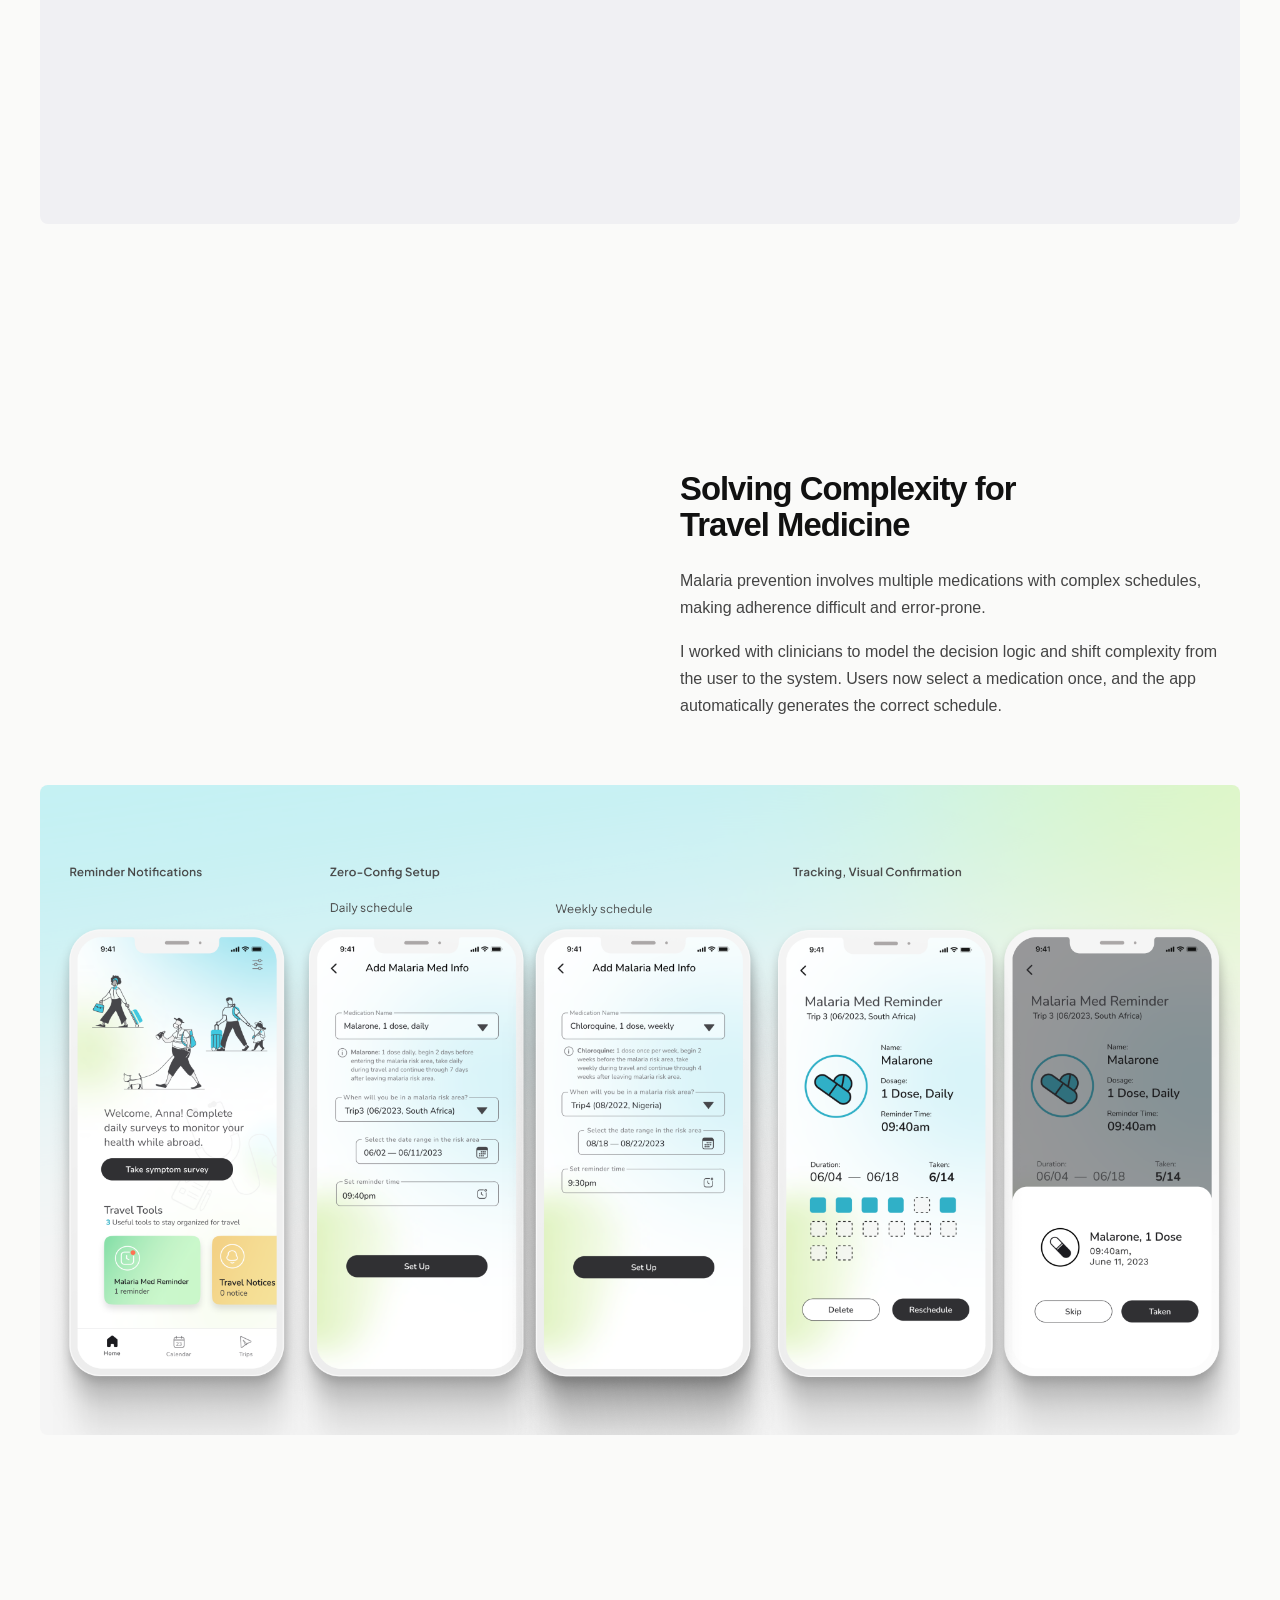
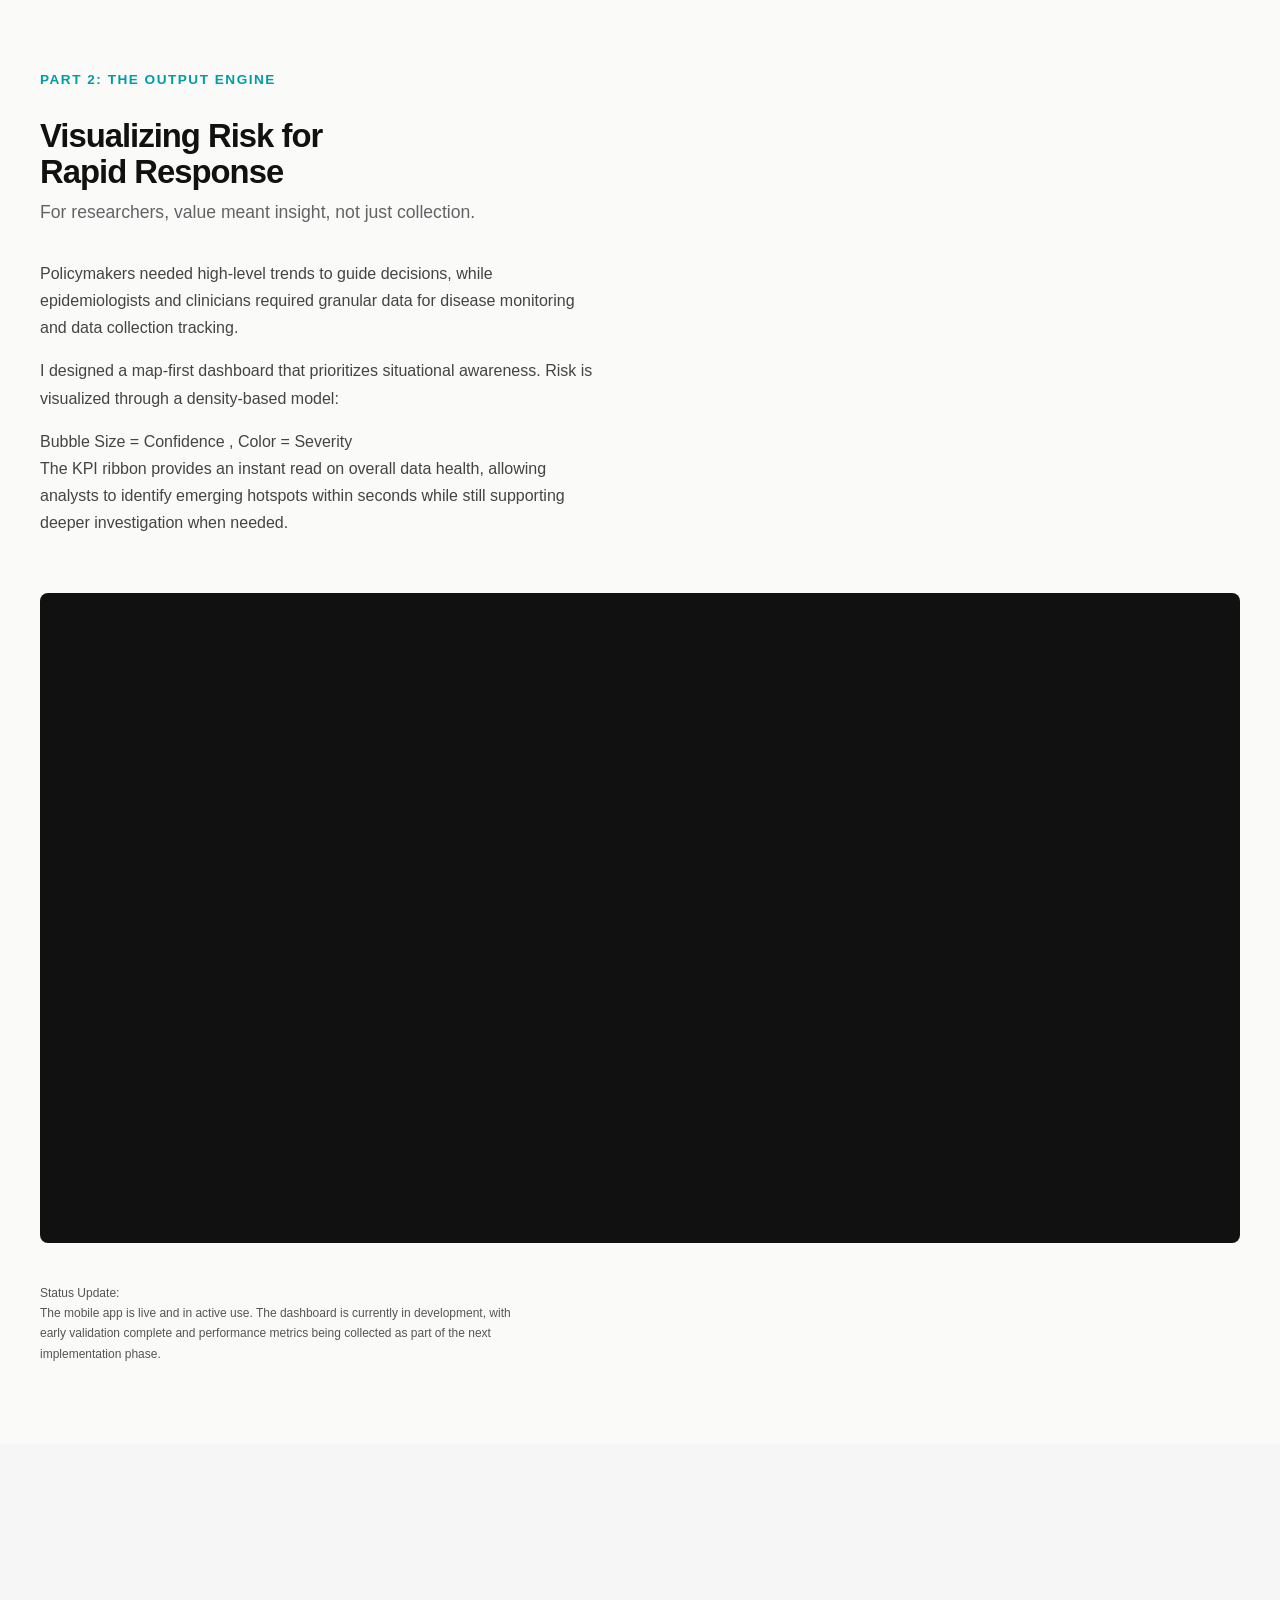
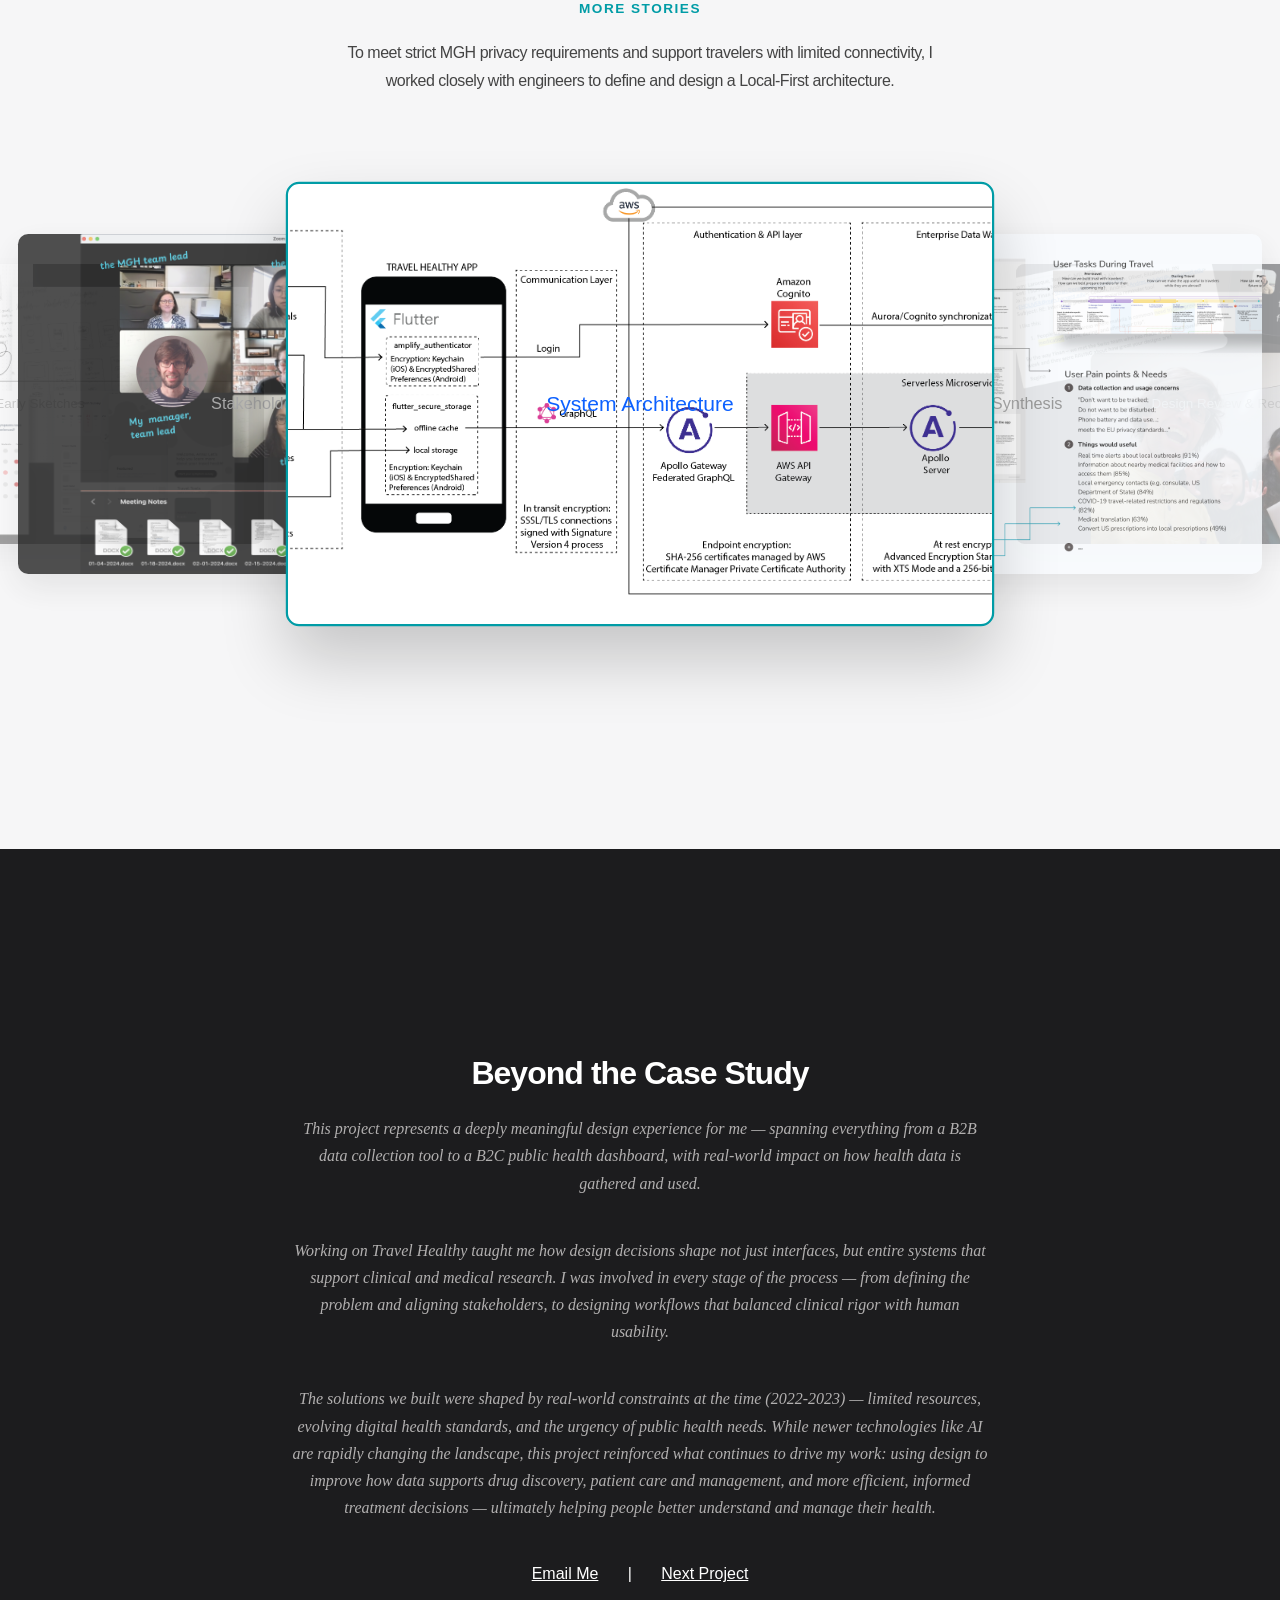
==== commit 71bd307f: "Update index.html" ====
--- a/index.html
+++ b/index.html
@@ -241,7 +241,7 @@
         </div>
         <div class="full-span-image" style="margin-top: 40px; height: 650px; background: #111;">
             <video width="100%" height="100%" preload="metadata" autoplay muted loop style="border-radius: 8px; display: block;">
-                <source src="./img/TH-dashboard.mp4" type="video/mp4">
+                <source src="./img/TH-Dashboard.mp4" type="video/mp4">
                 <img src="./img/DashboardCover.png" alt="Travel Health Demo" style="width: 100%; height: 100%; object-fit: cover; border-radius: 8px;">
             </video>
         </div>
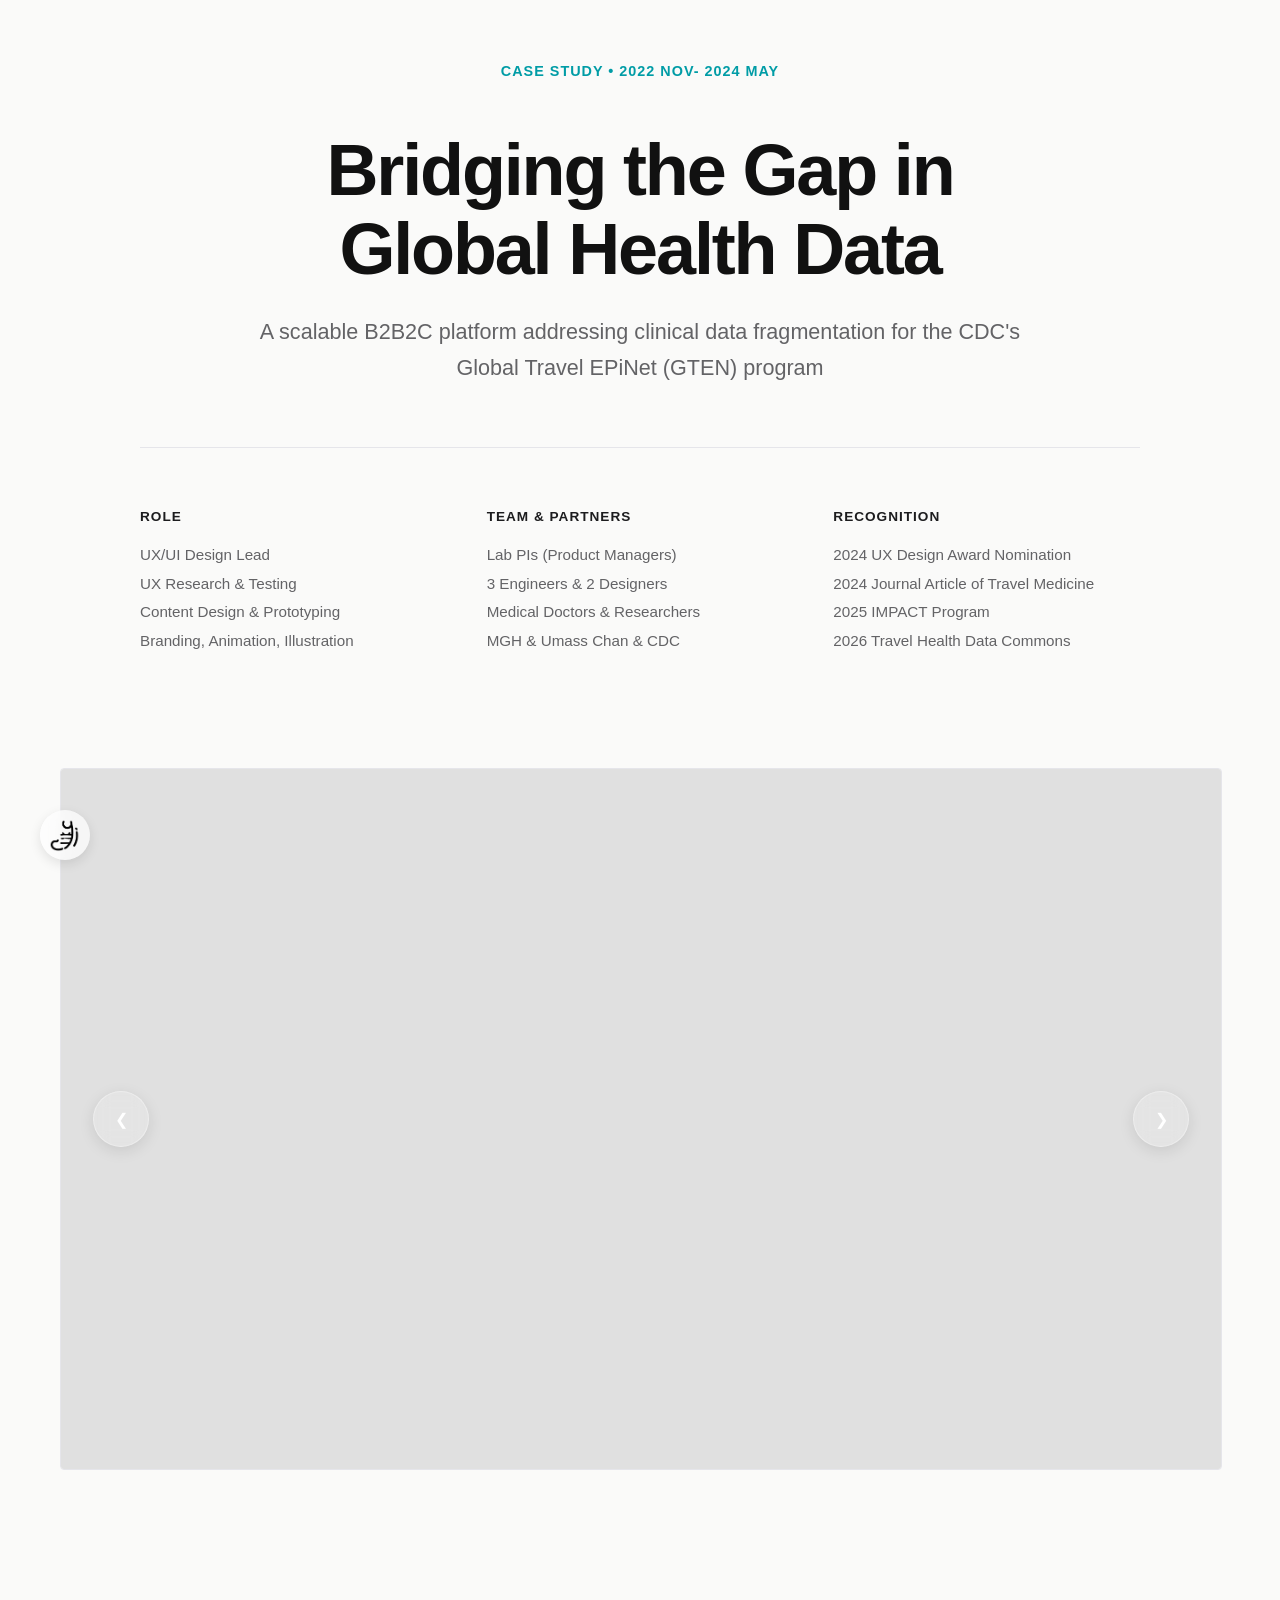
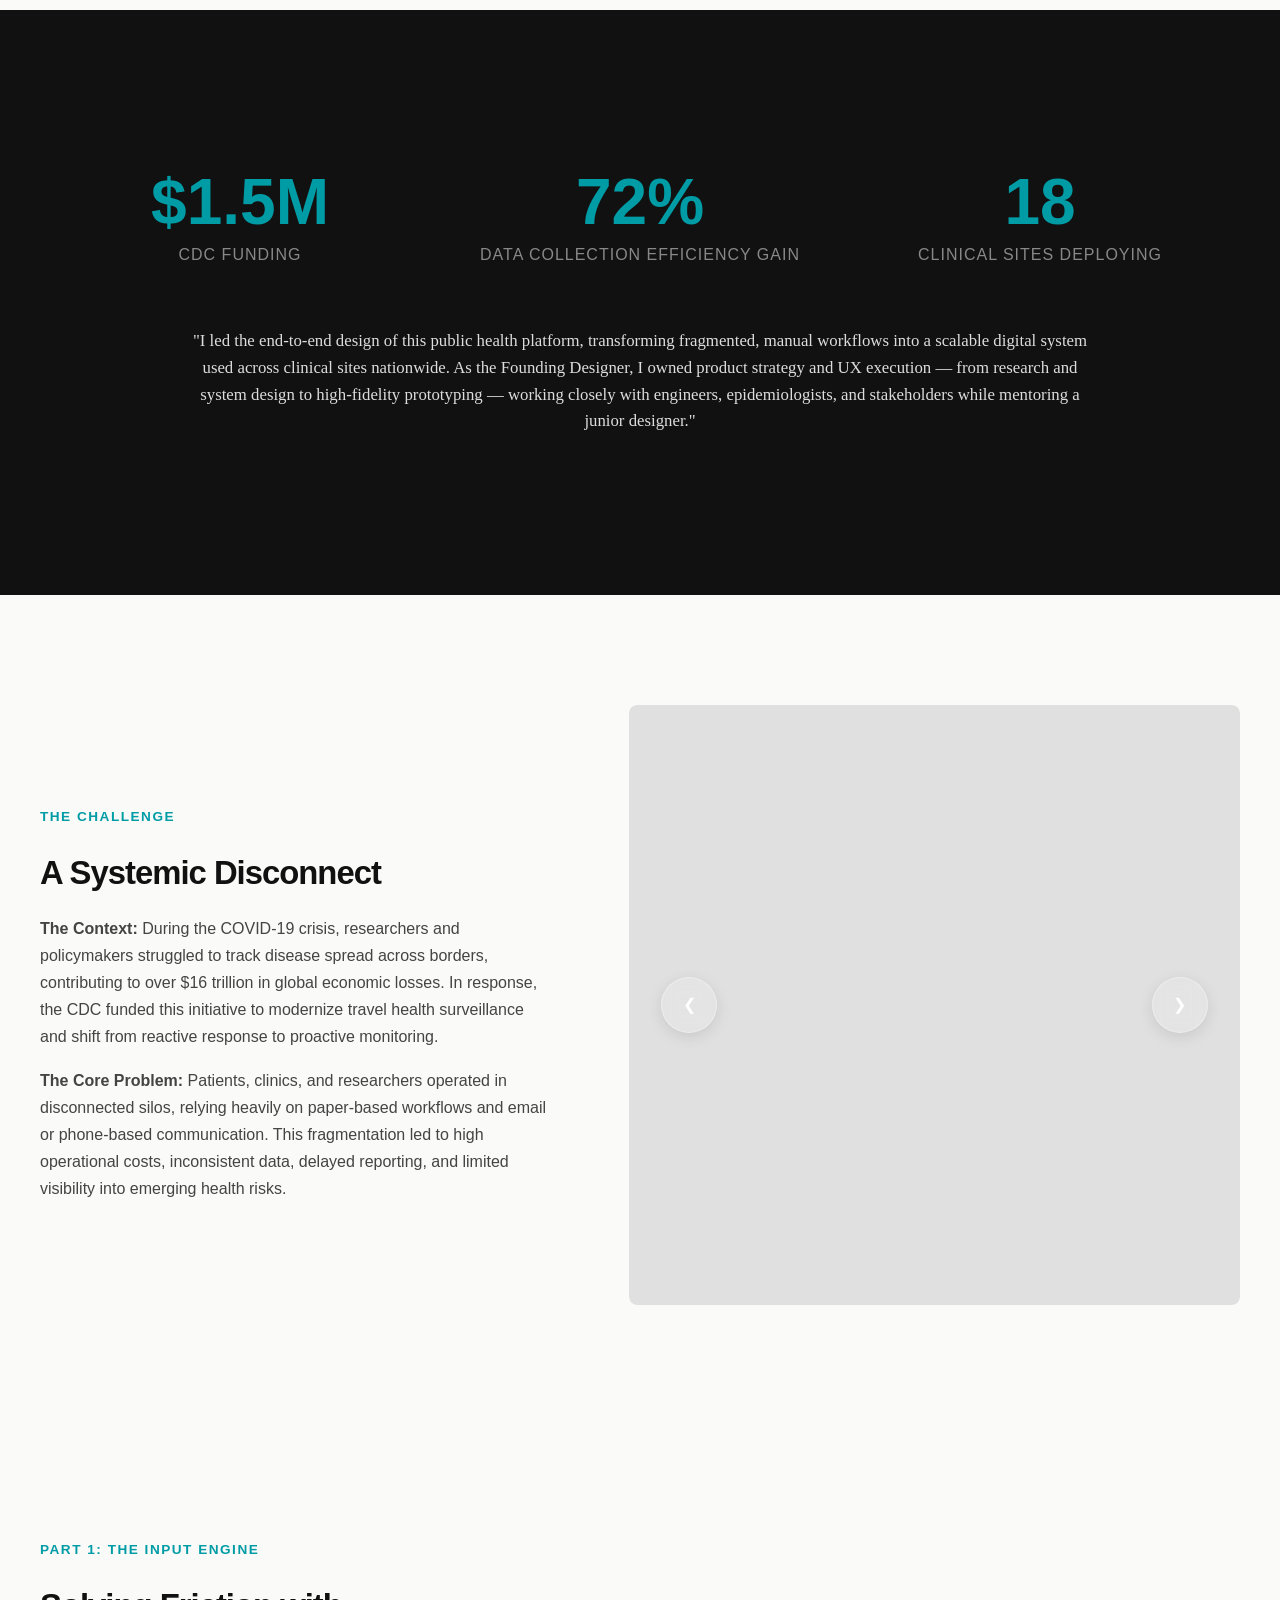
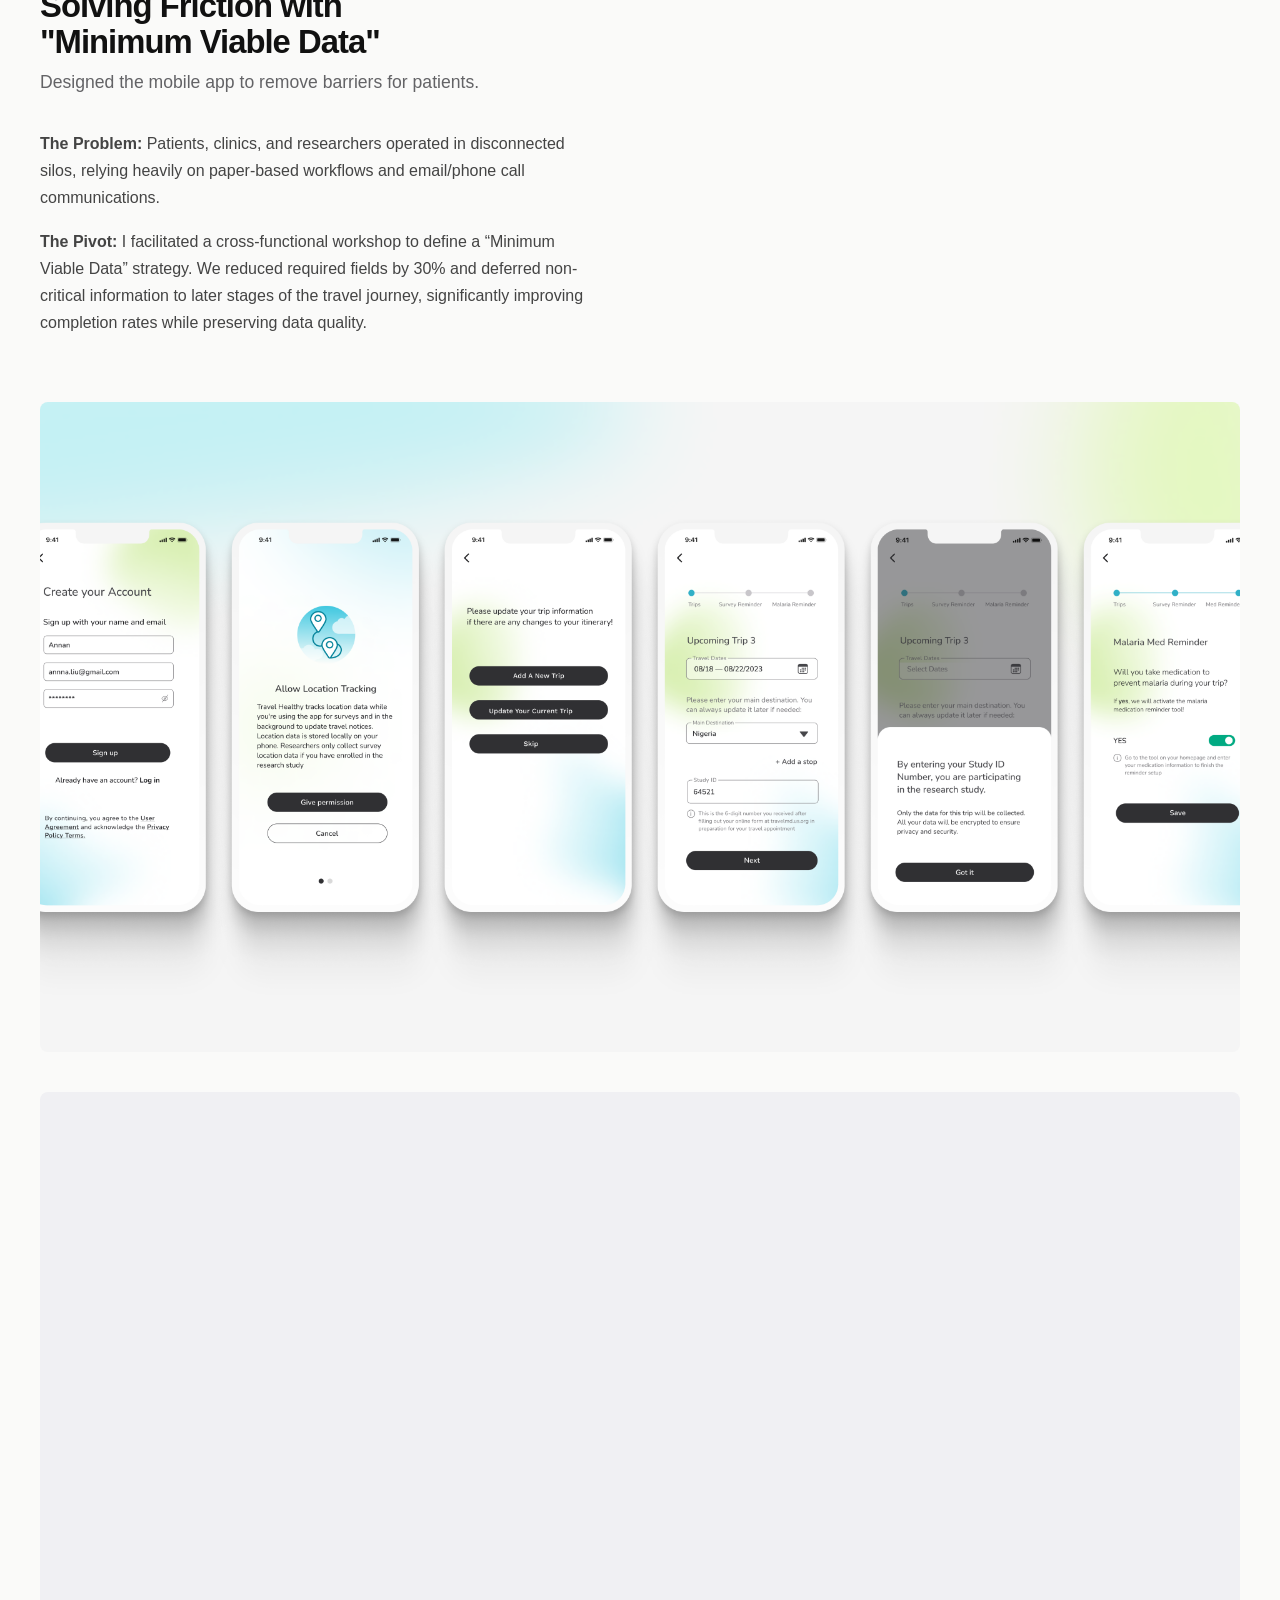
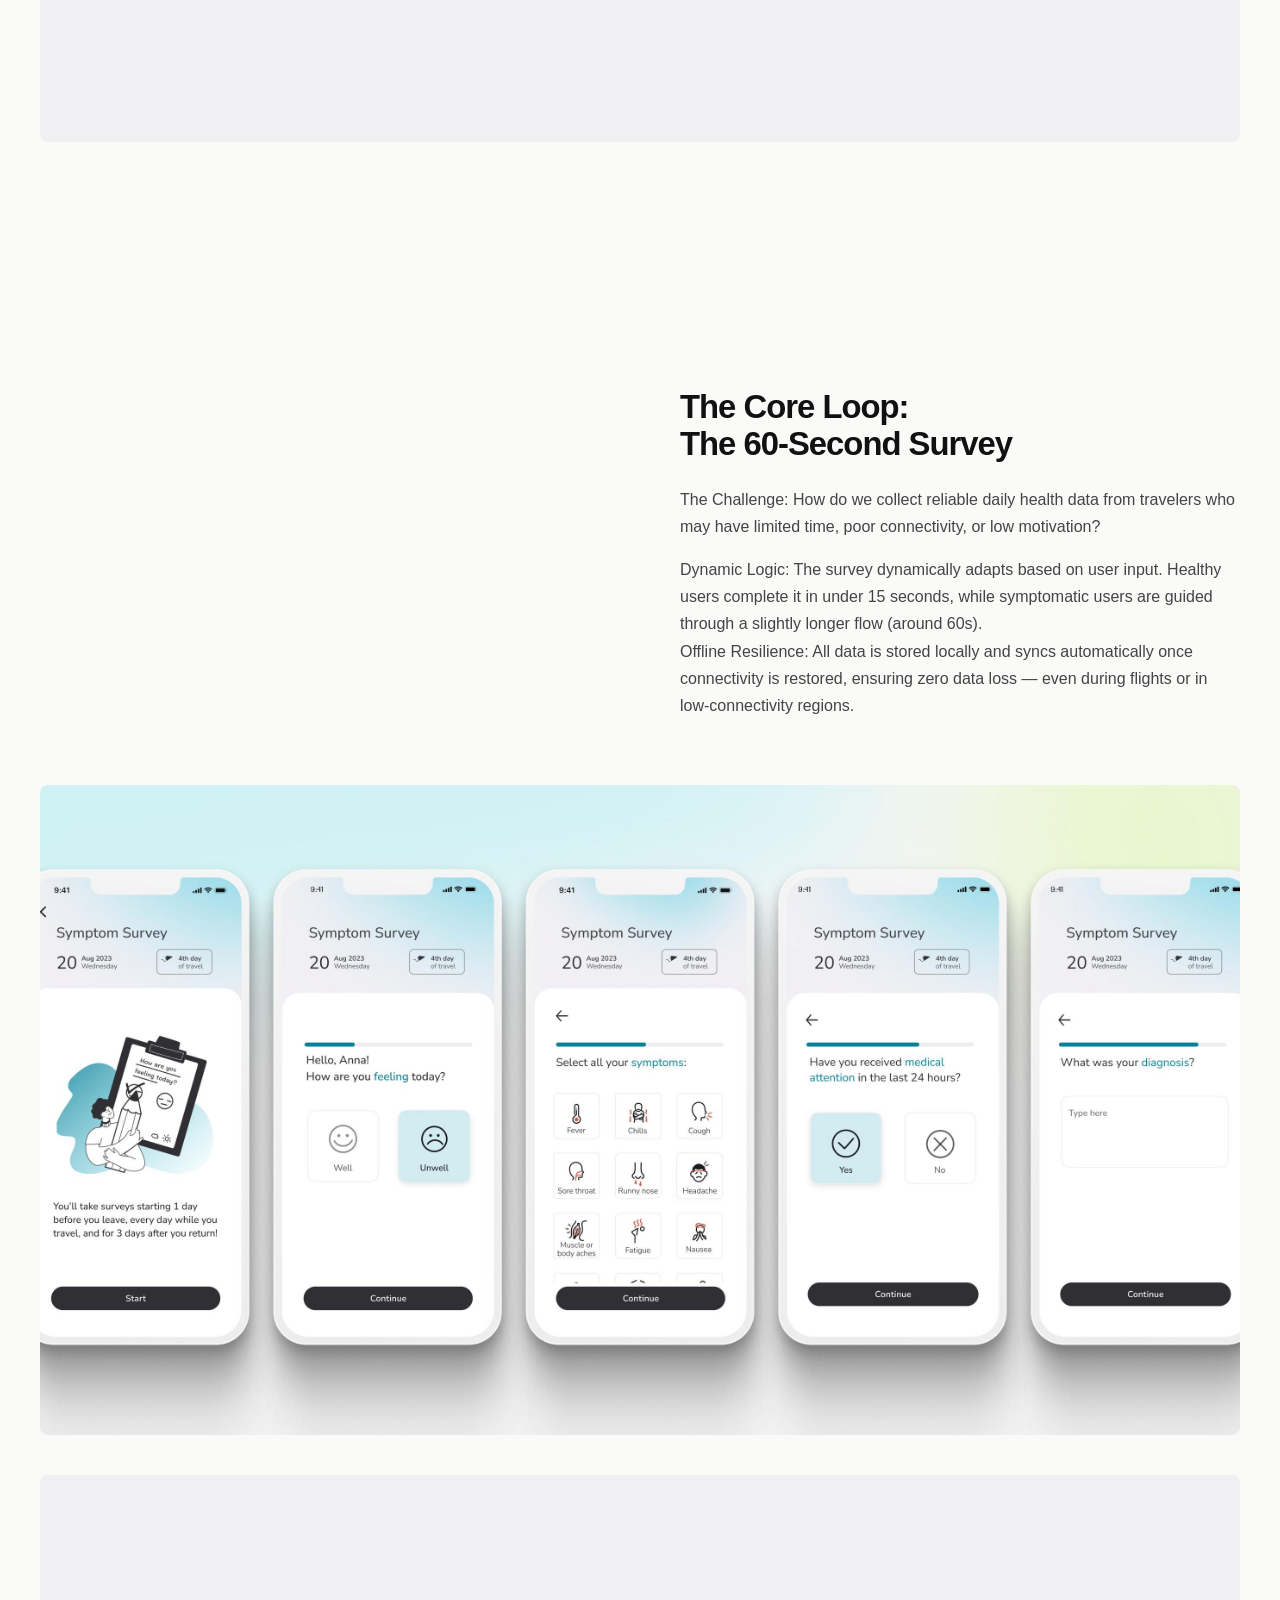
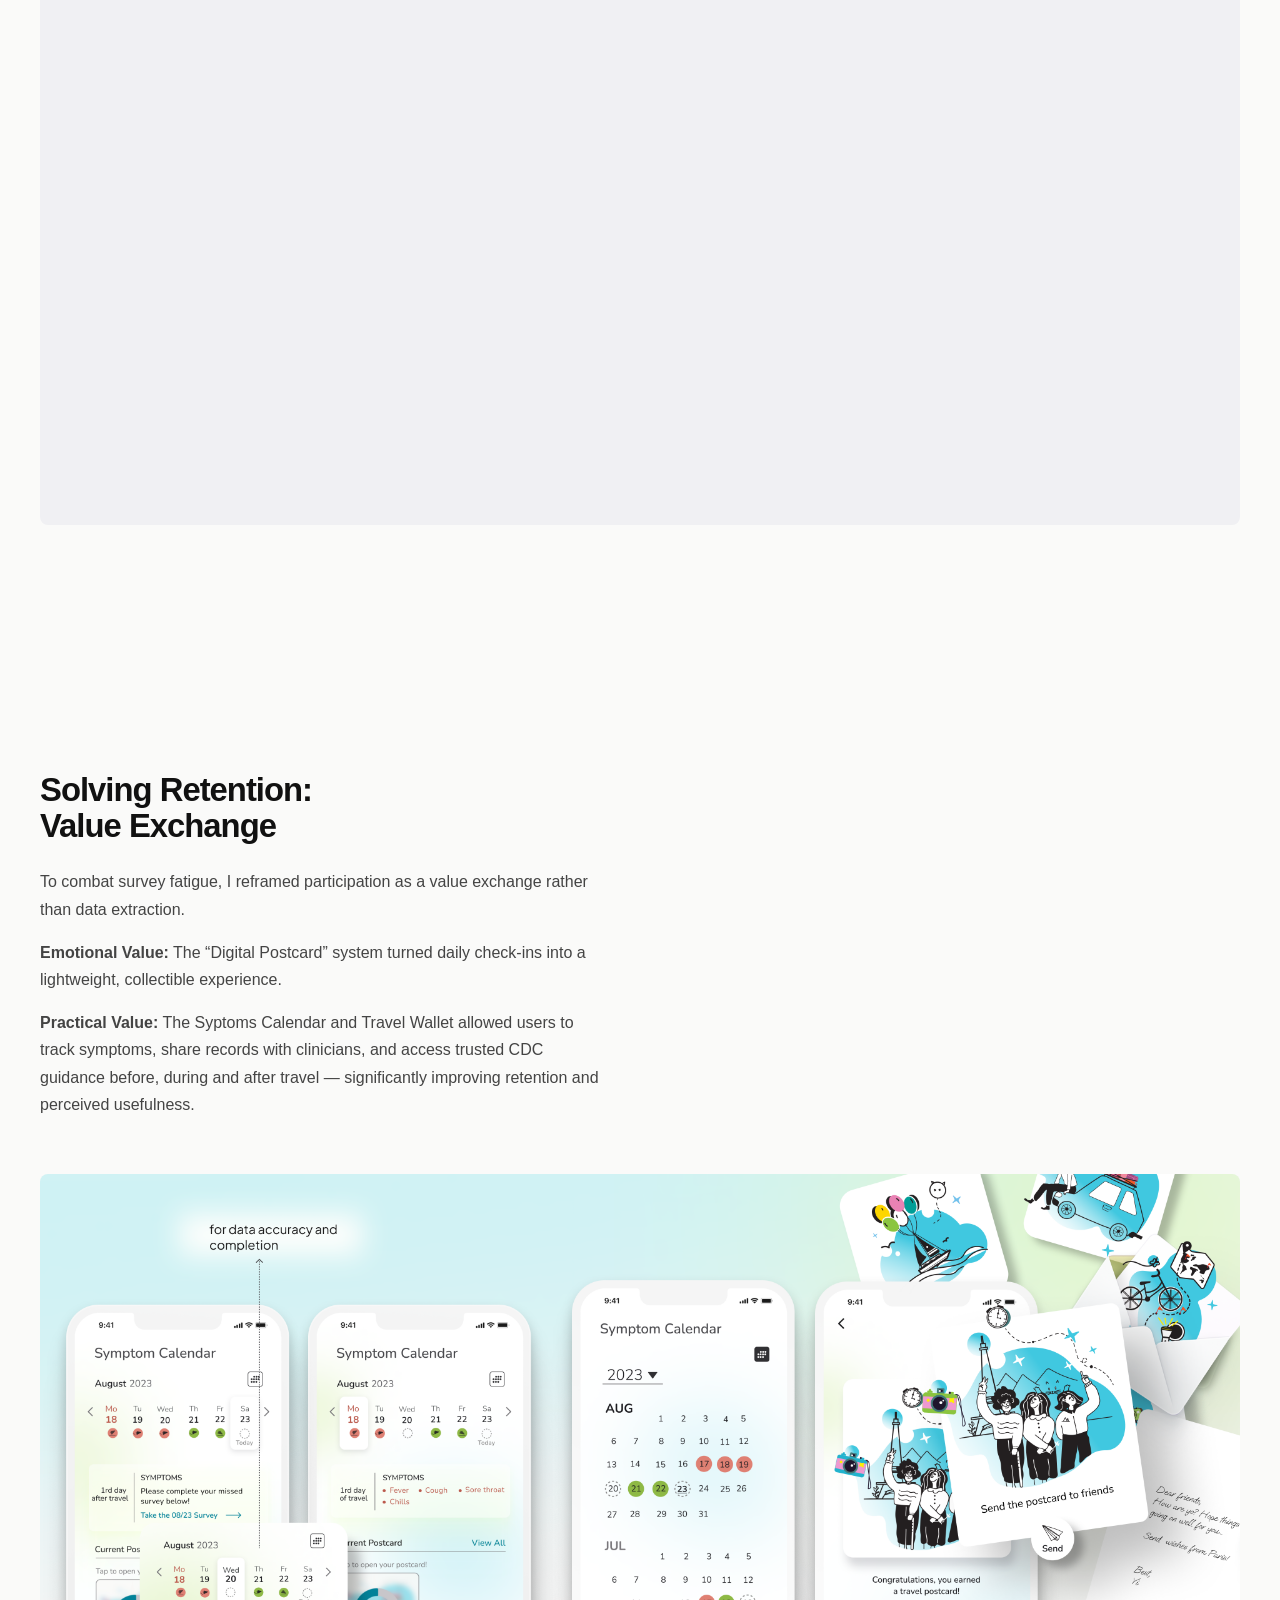
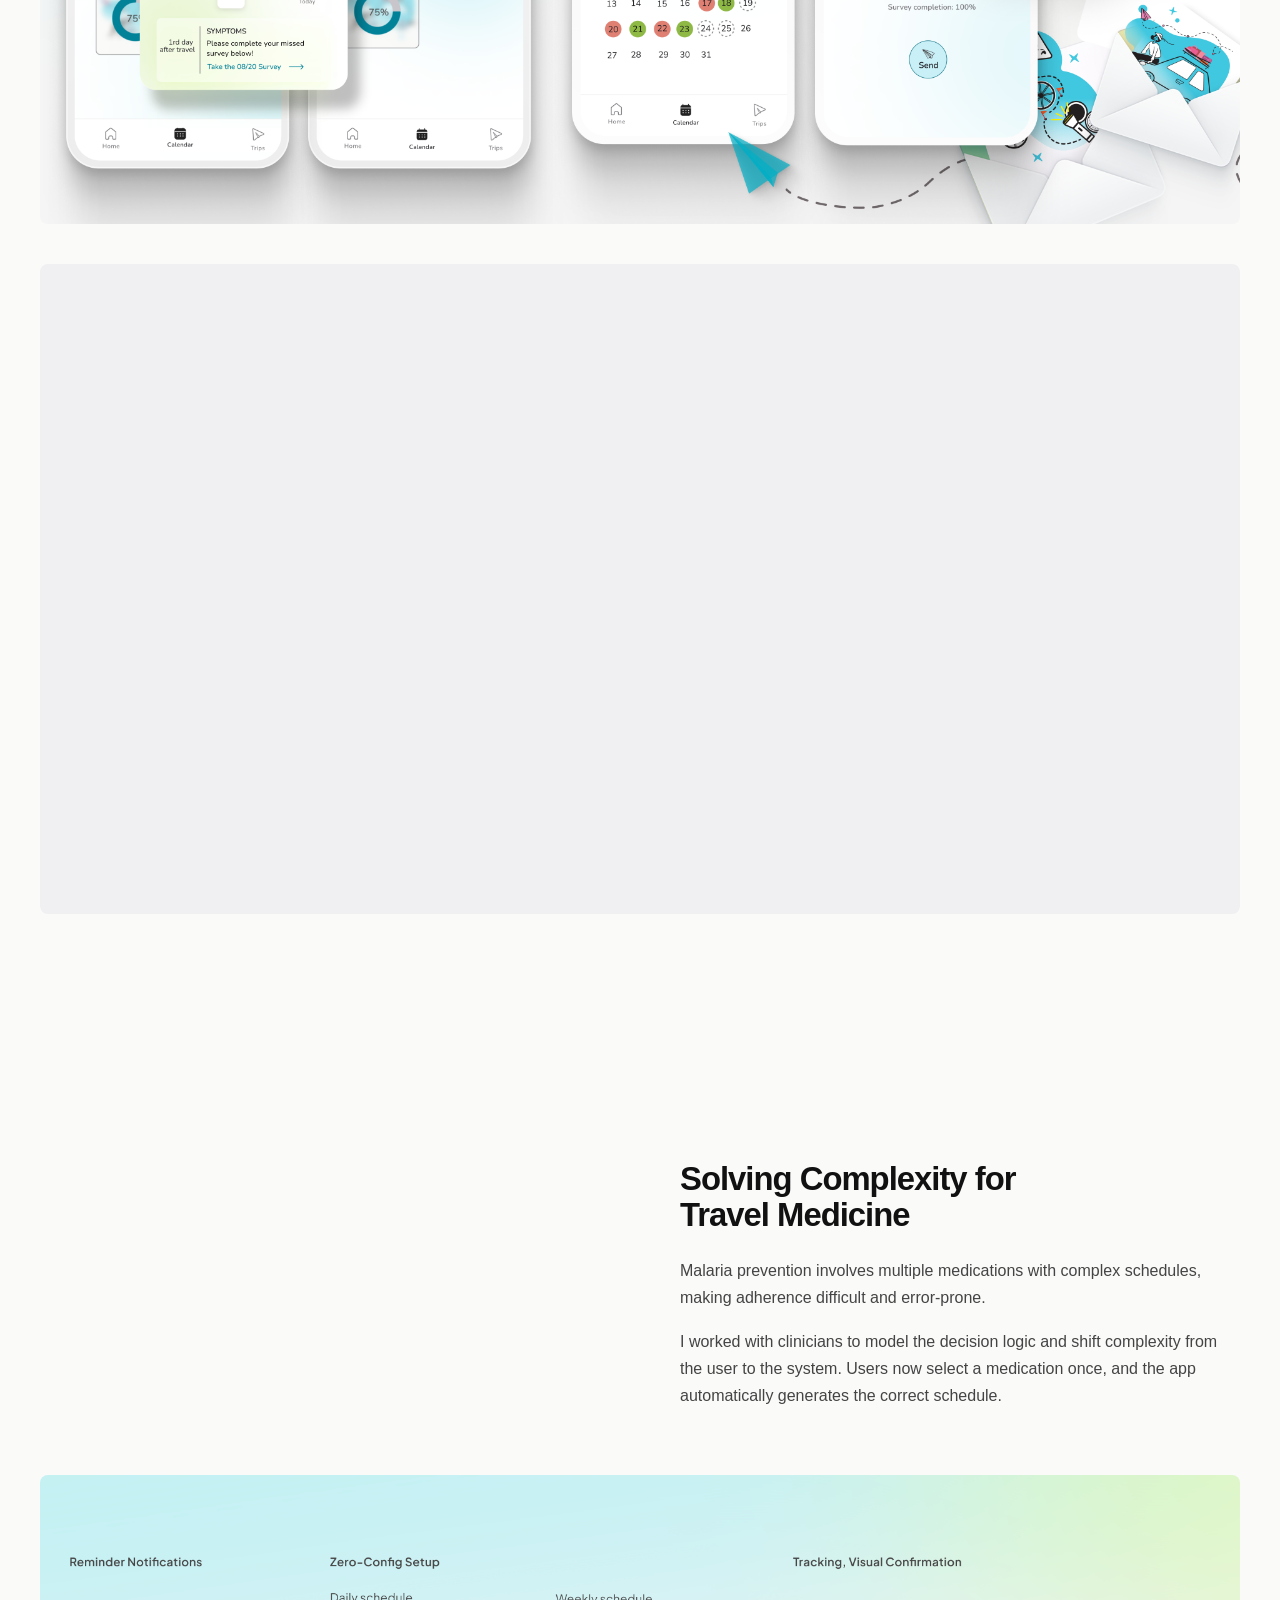
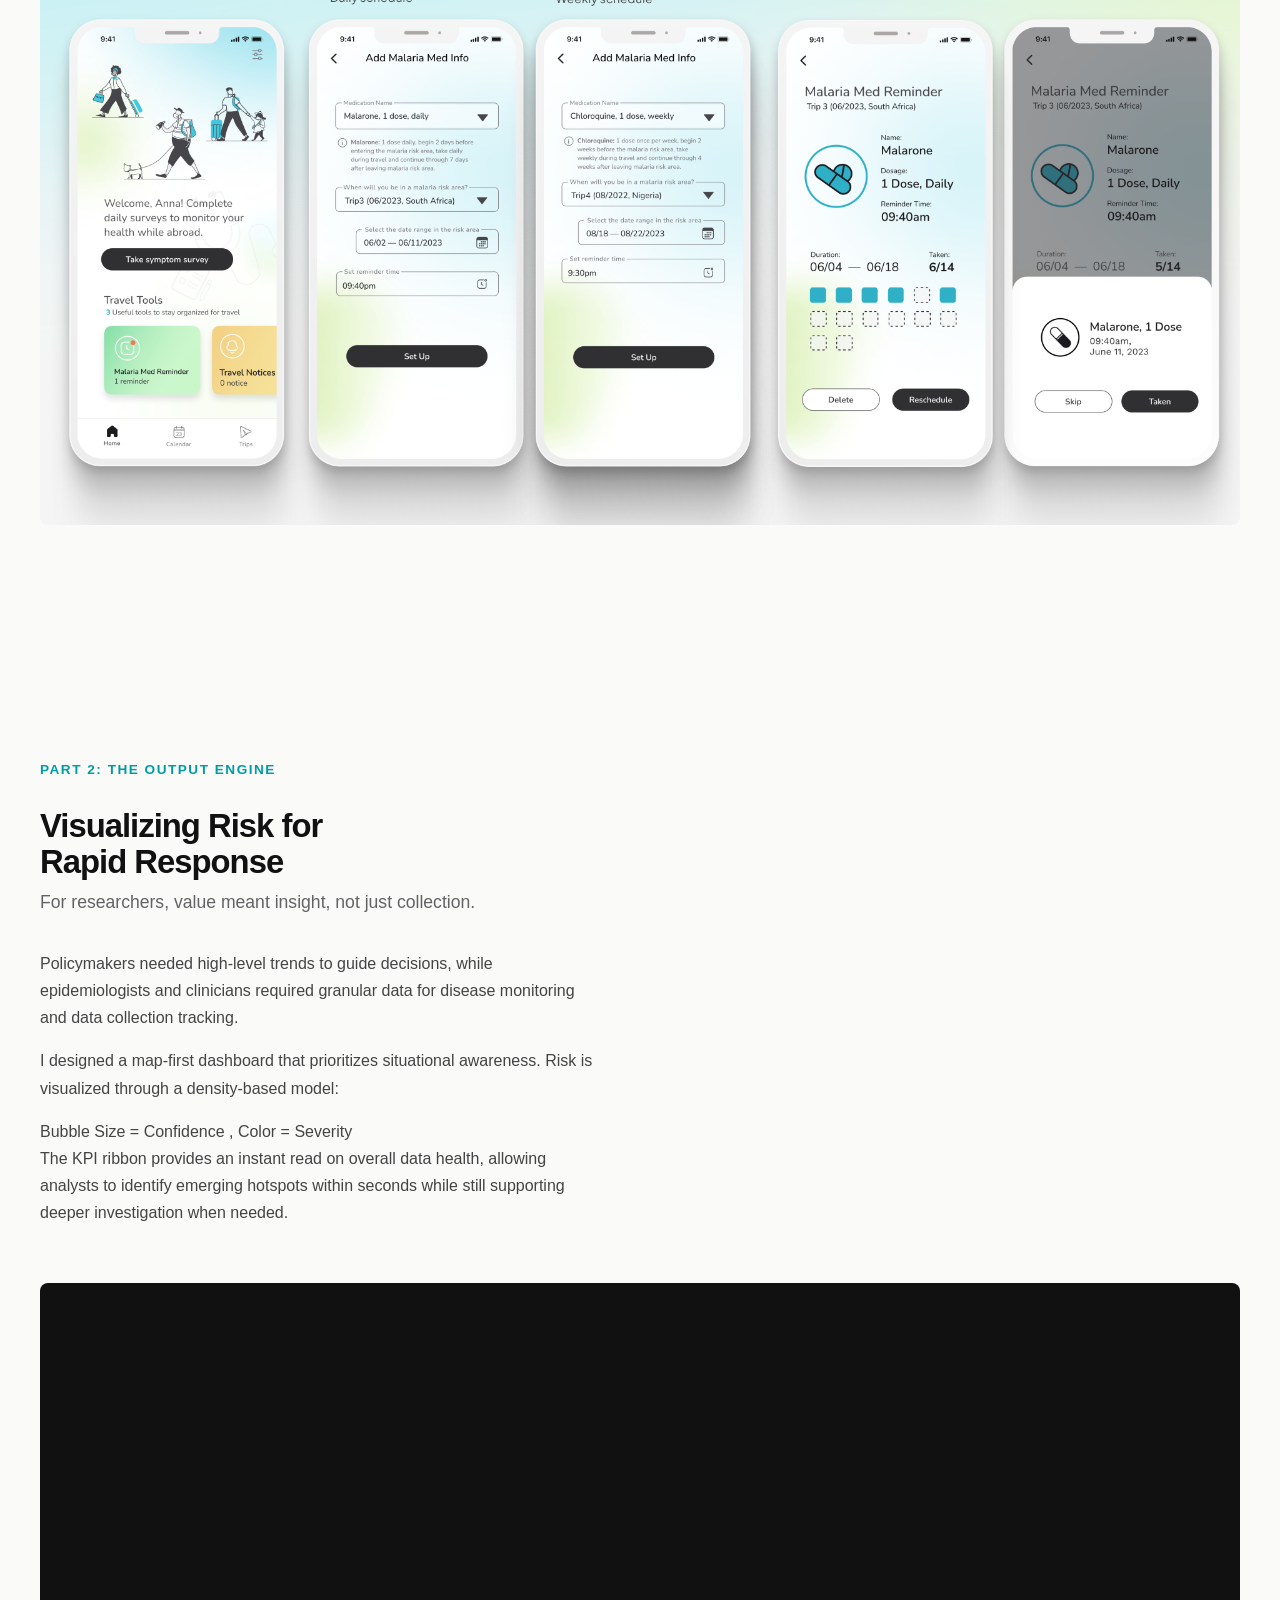
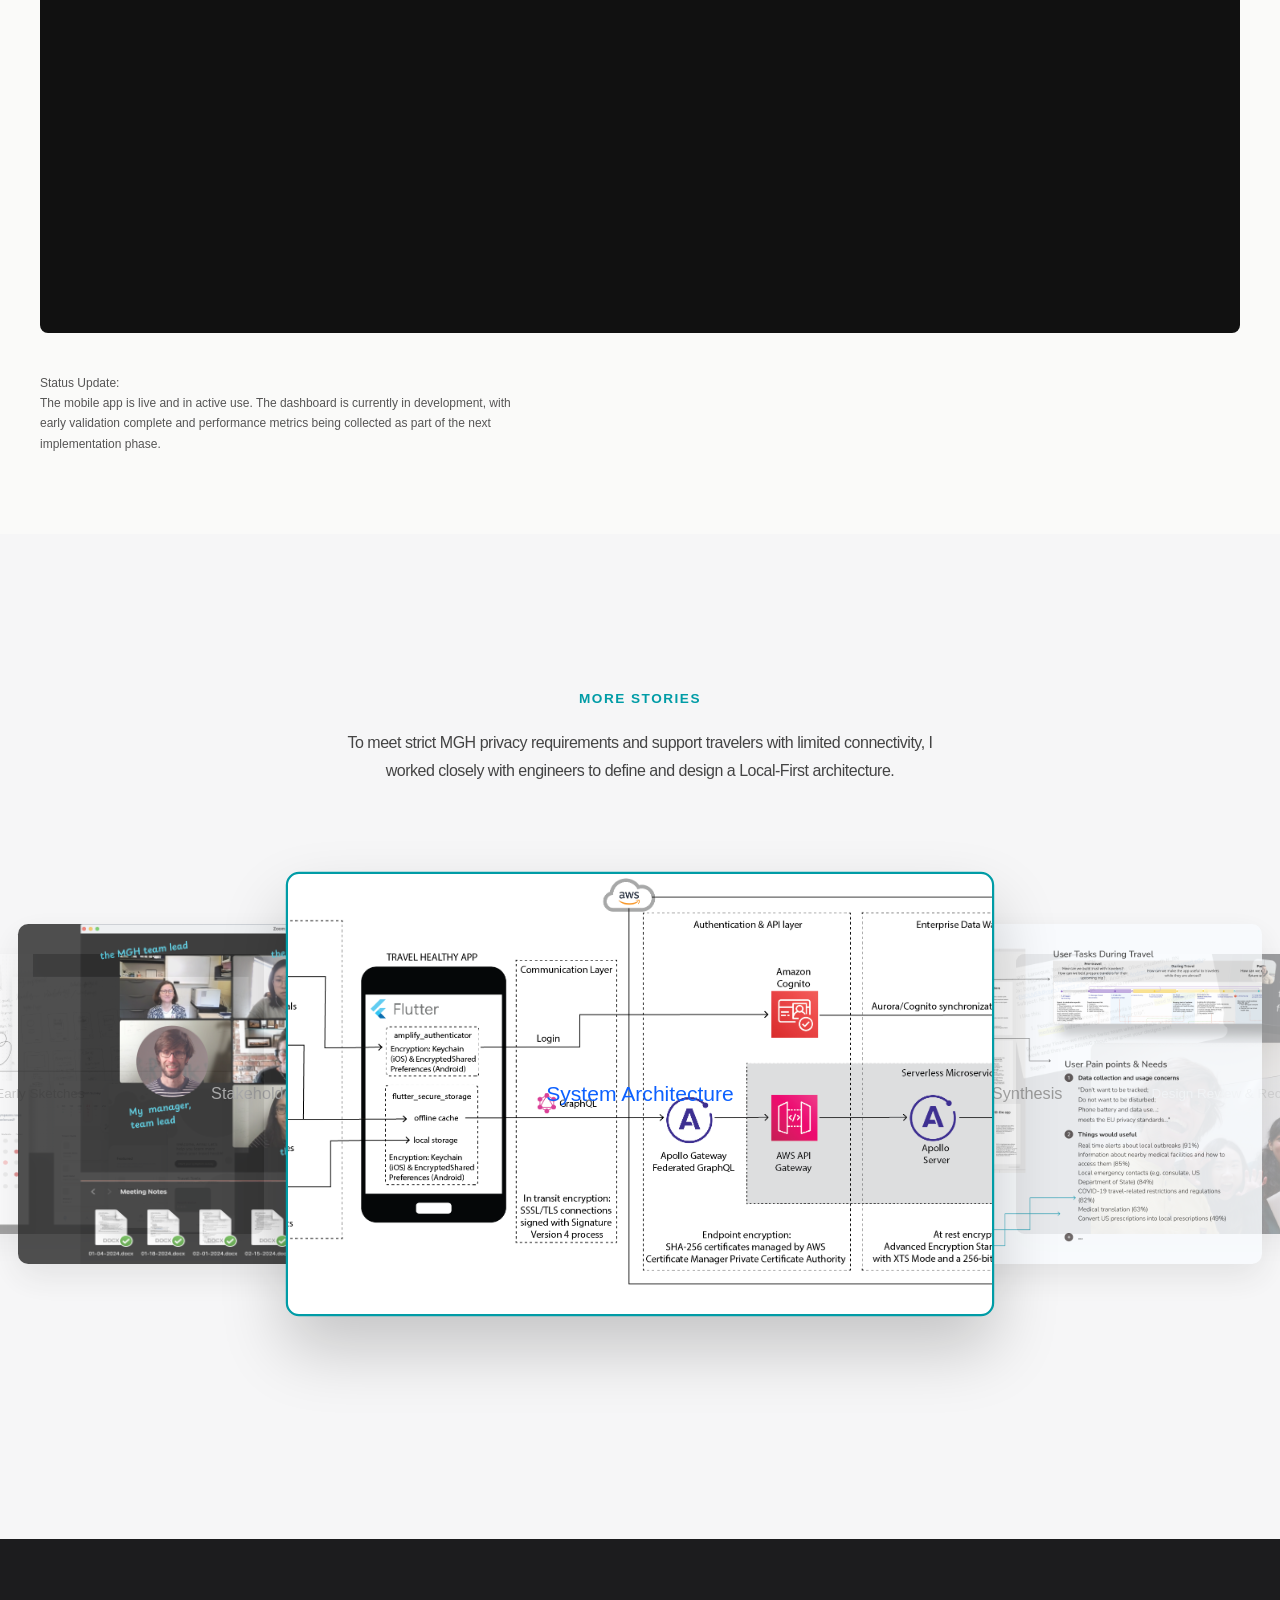
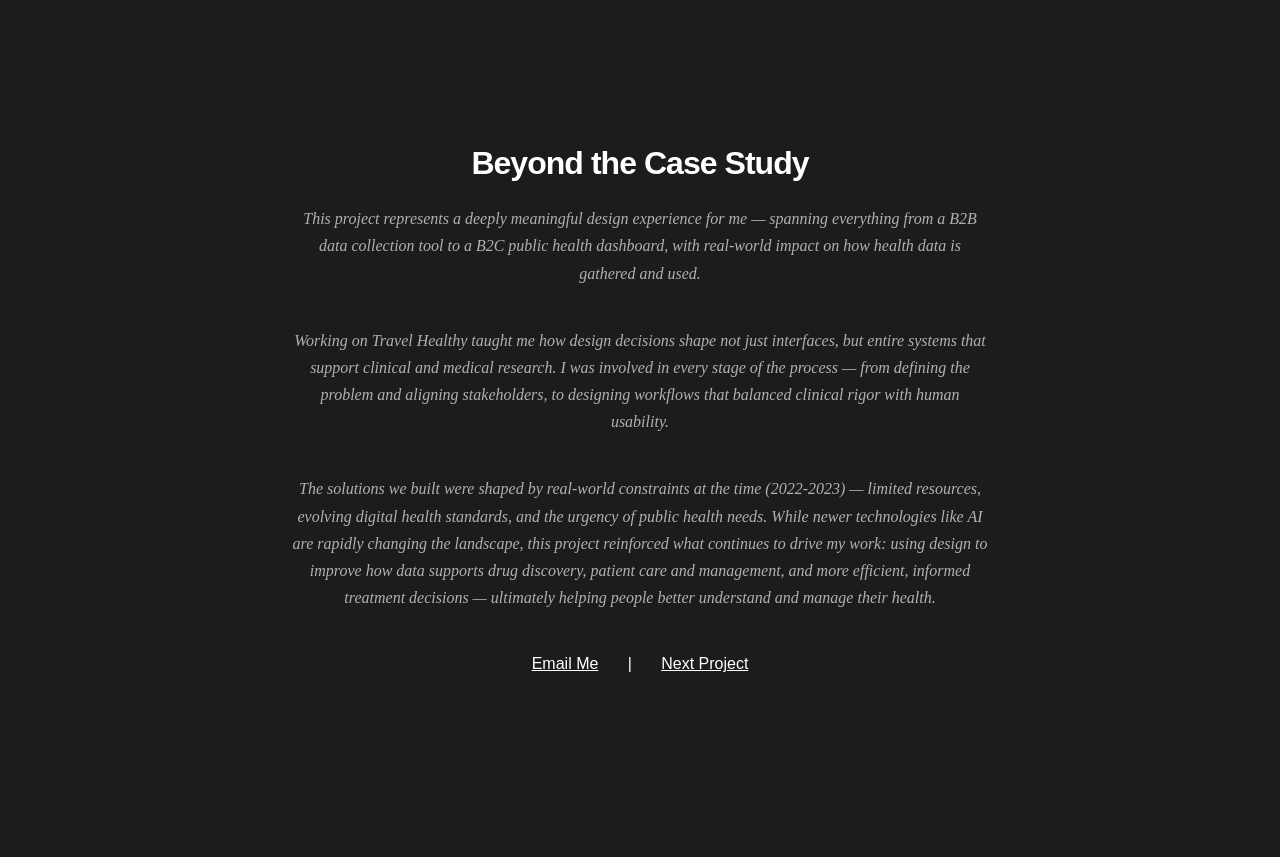
==== commit 1cbe9ba1: "survey video added" ====
--- a/index.html
+++ b/index.html
@@ -170,6 +170,12 @@
         <div class="full-span-image" style="background: #F0F4F8;">
             <div style="background-image: url('./img/survey-1.jpg'); width: 100%; height: 100%; background-size: cover; background-position: center;"></div>
         </div>
+        <div class="full-span-image" style="margin-top: 40px; height: 650px">
+            <video width="100%" height="100%" preload="metadata" autoplay muted loop style="border-radius: 8px; display: block;">
+                <source src="./img/TH-Survey.mp4" type="video/mp4">
+                <img src="./img/survey-1.jpg" alt="Travel Health Demo" style="width: 100%; height: 100%; object-fit: cover; border-radius: 8px;">
+            </video>
+        </div>
     </section>
 
     <!-- ===== SECTION 4: VALUE EXCHANGE ===== -->
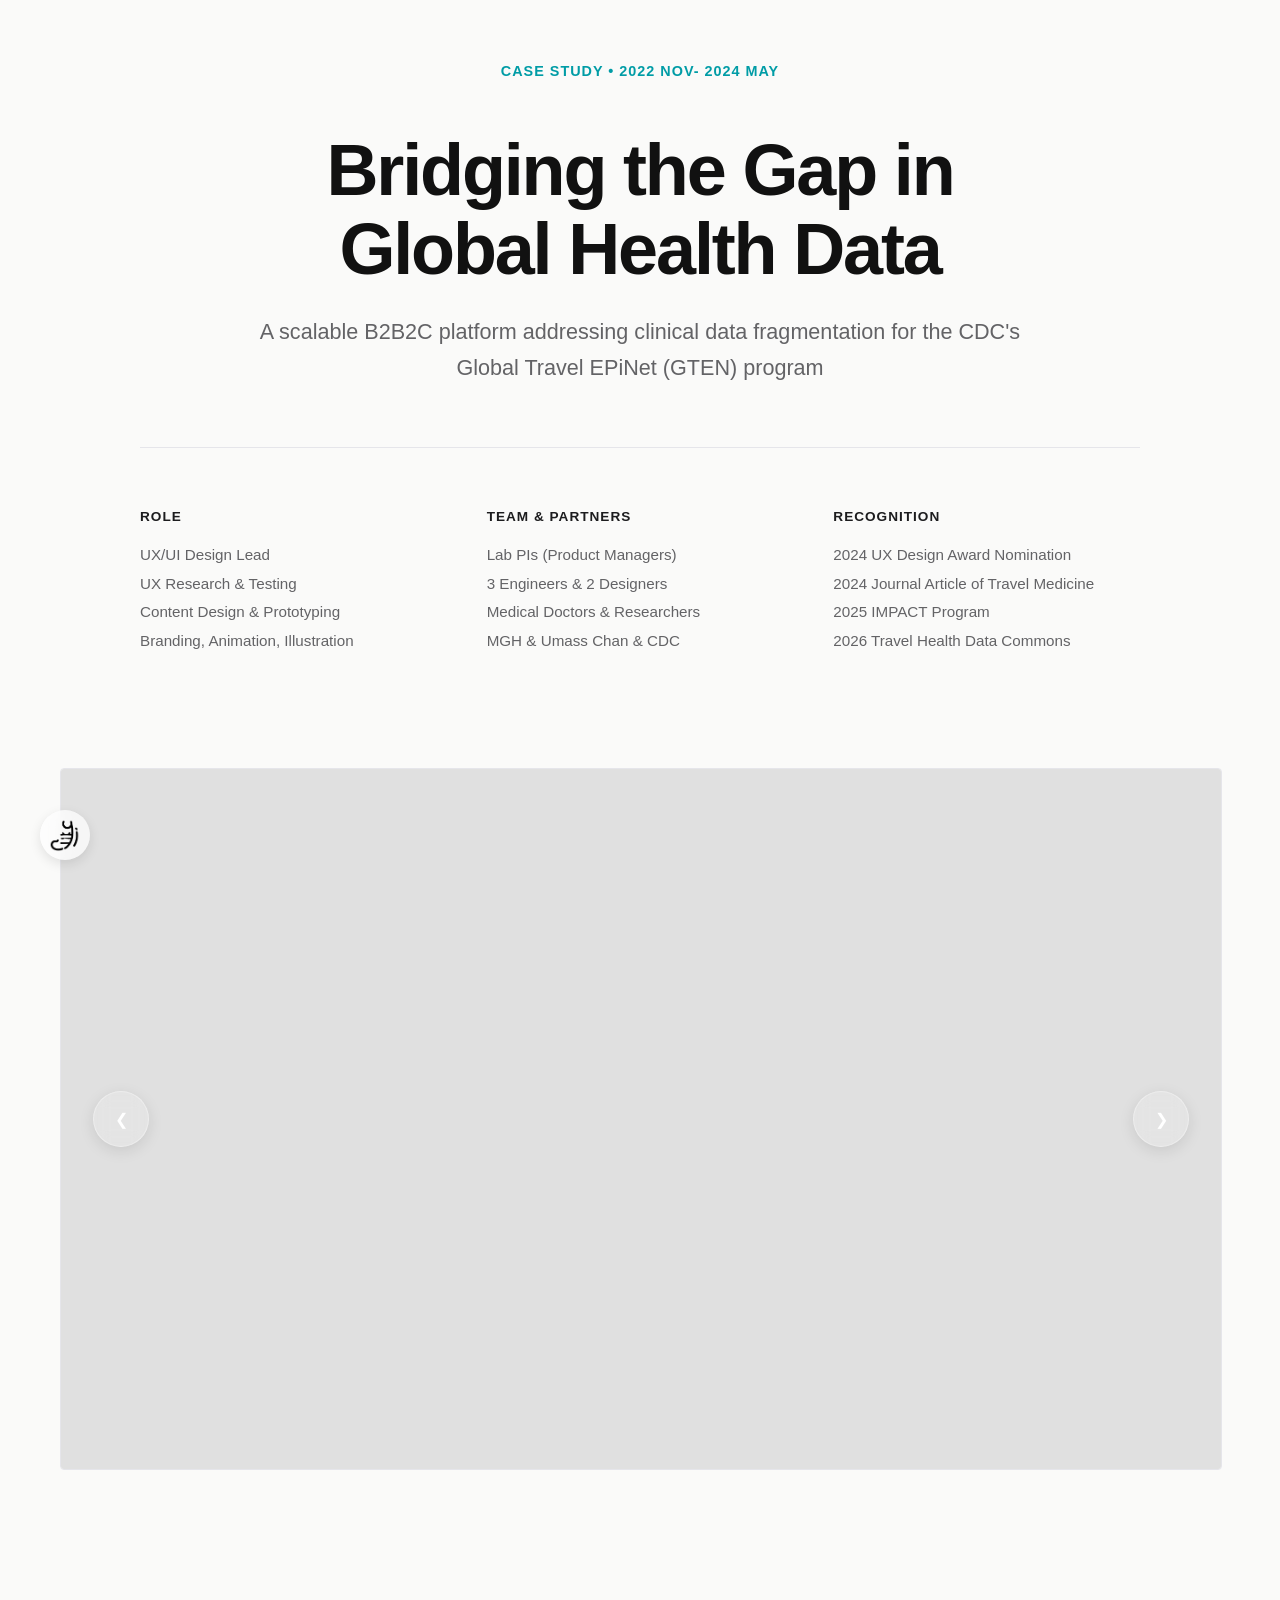
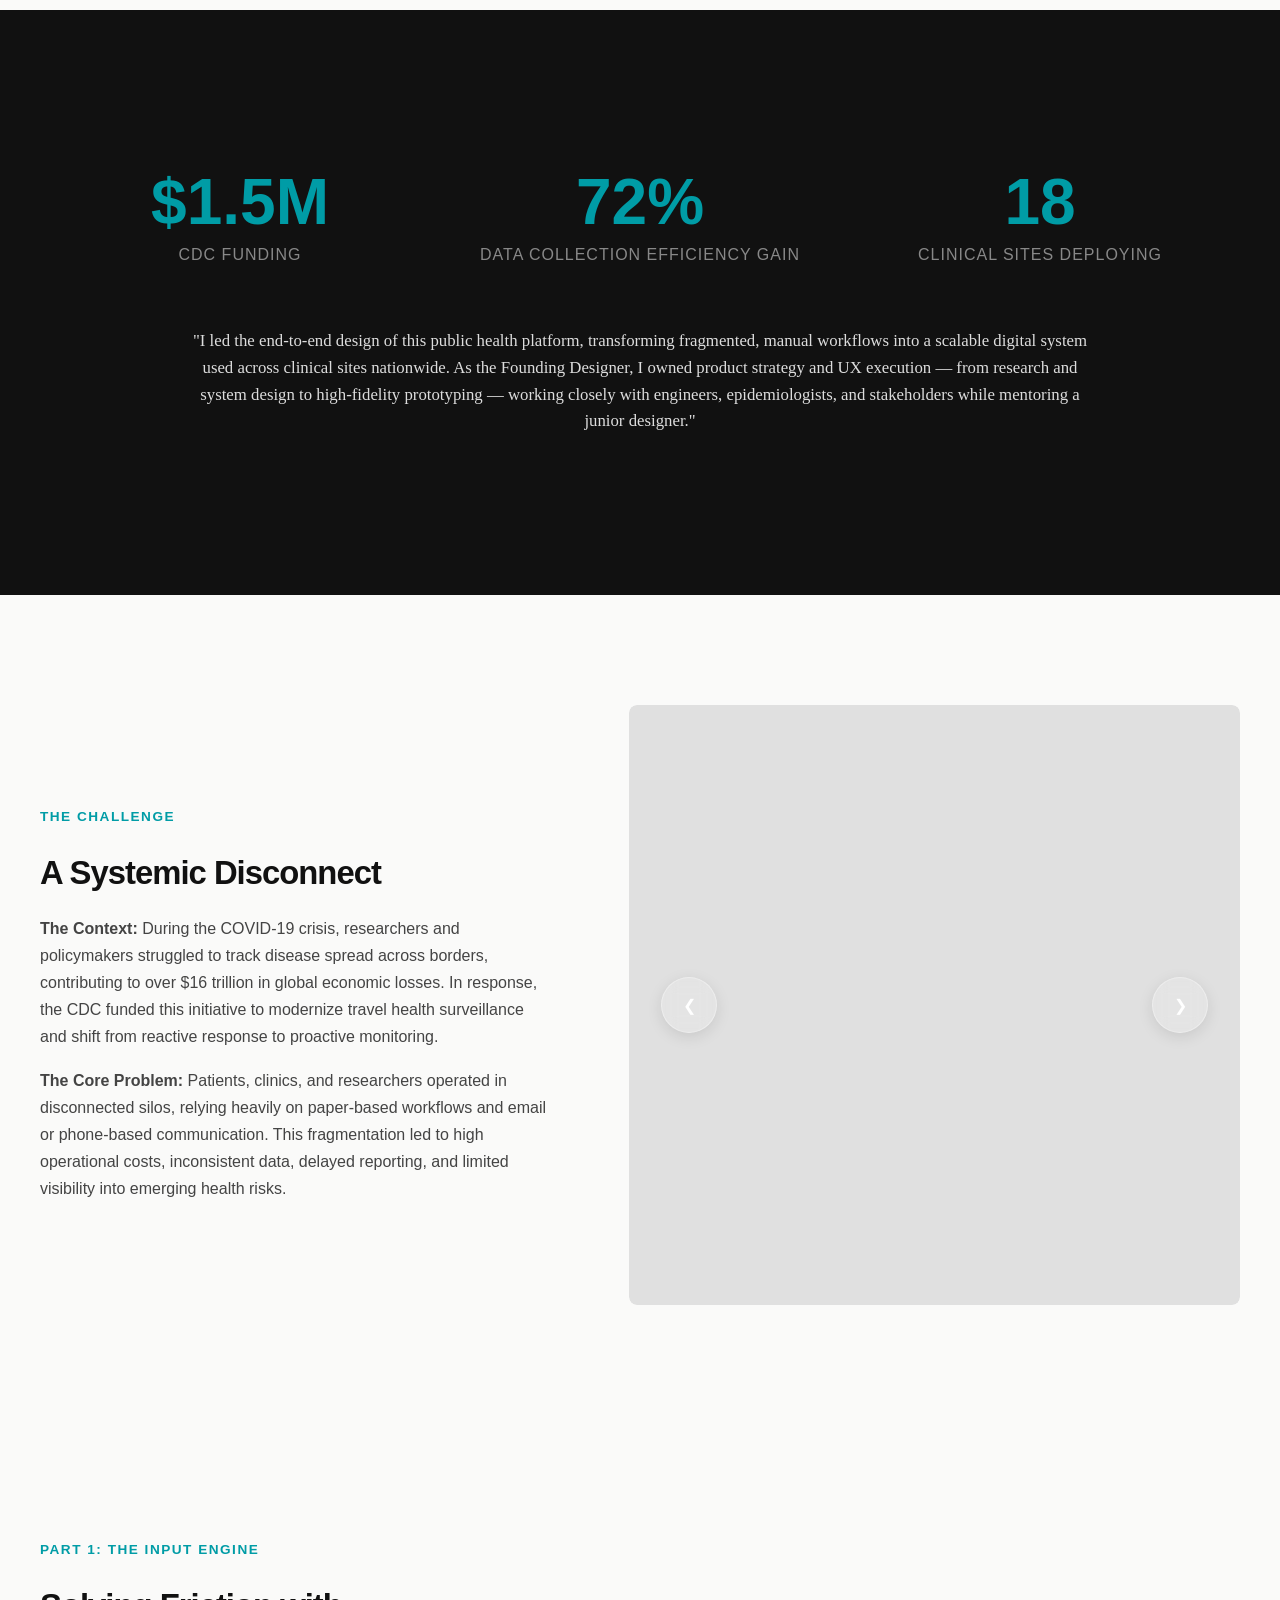
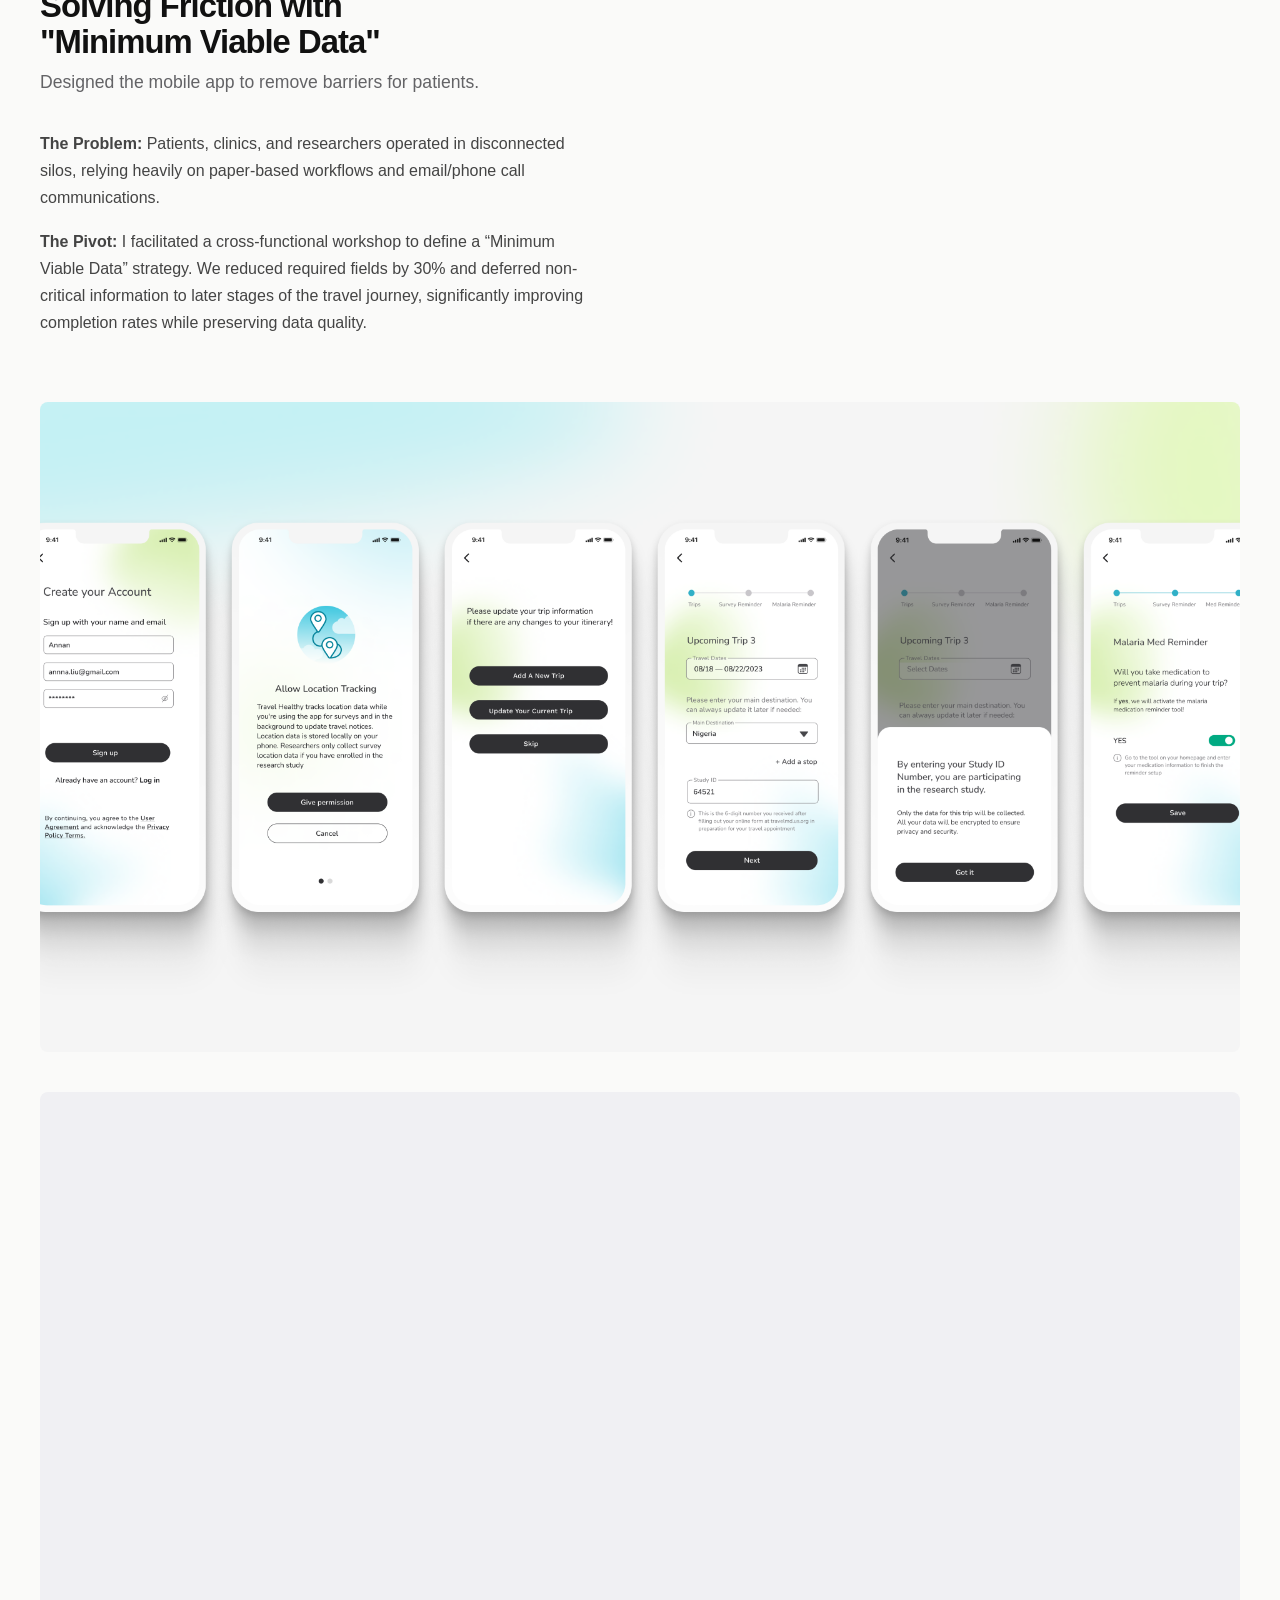
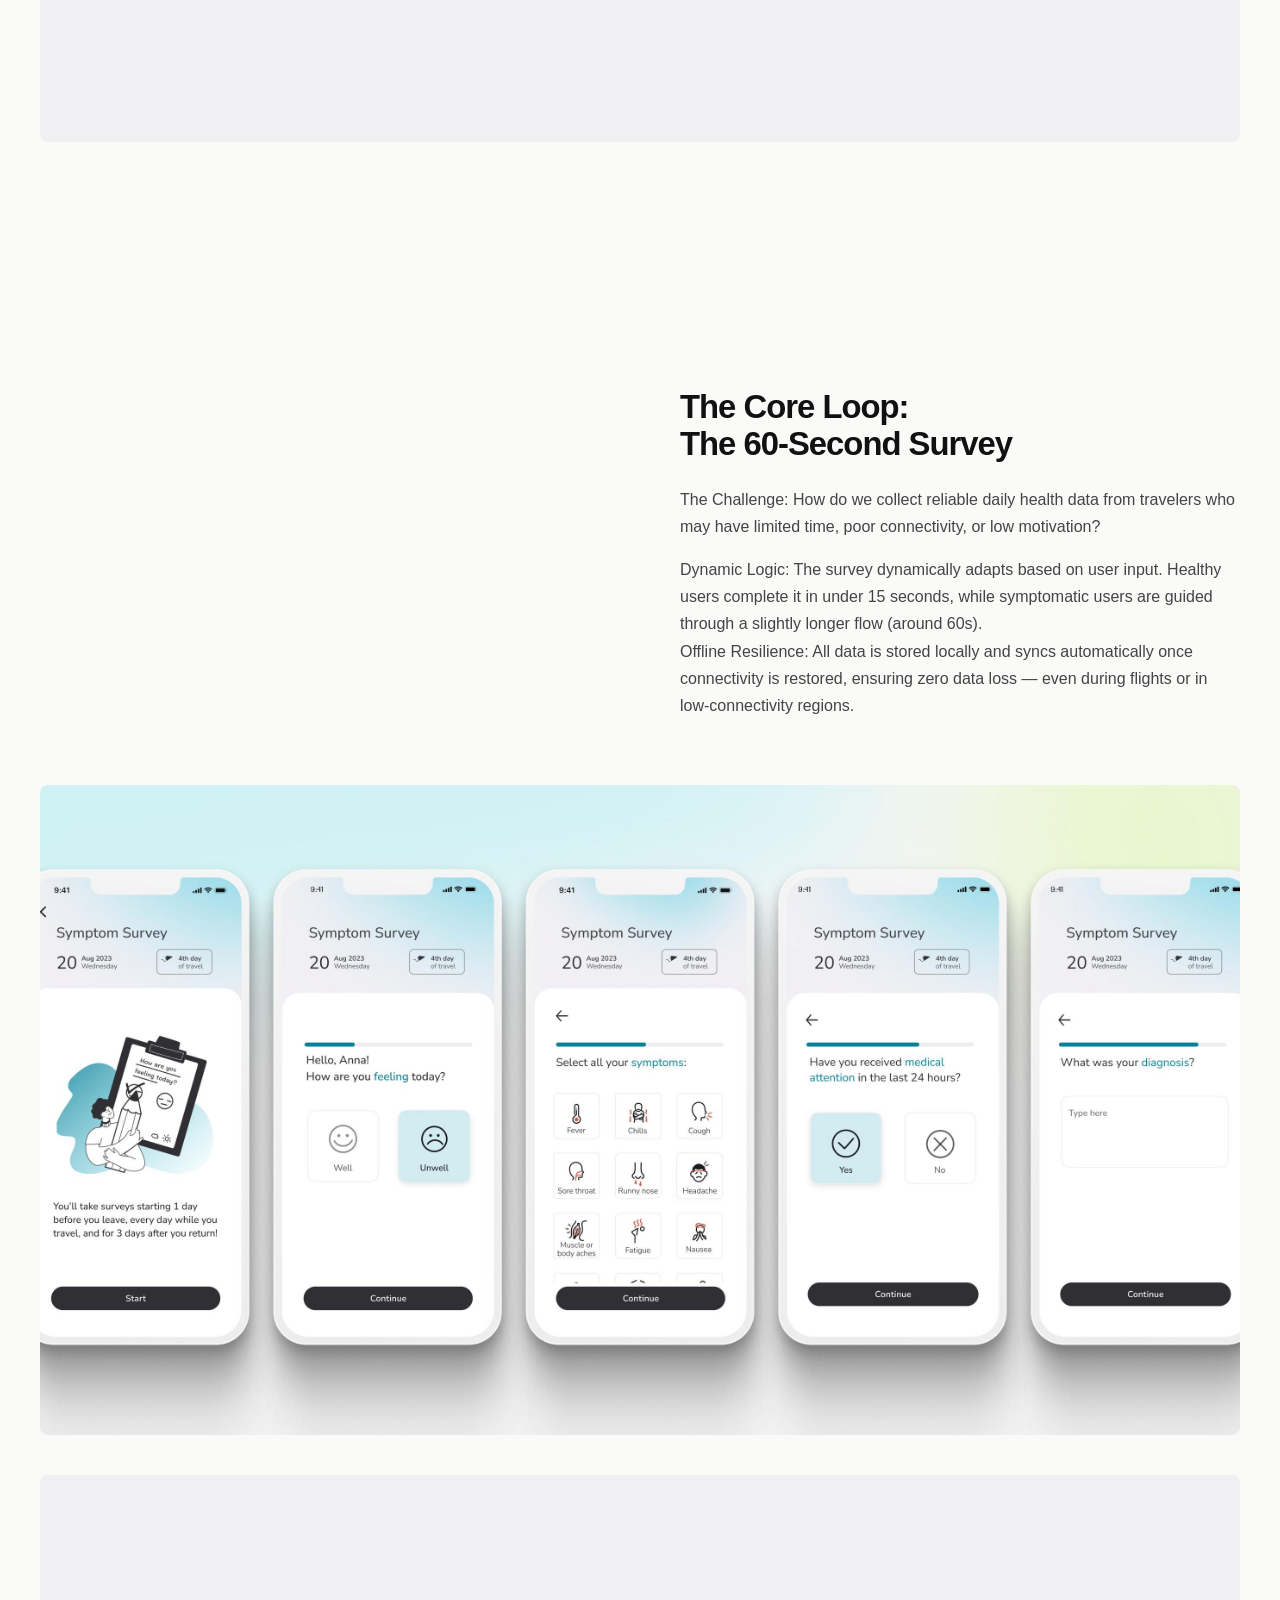
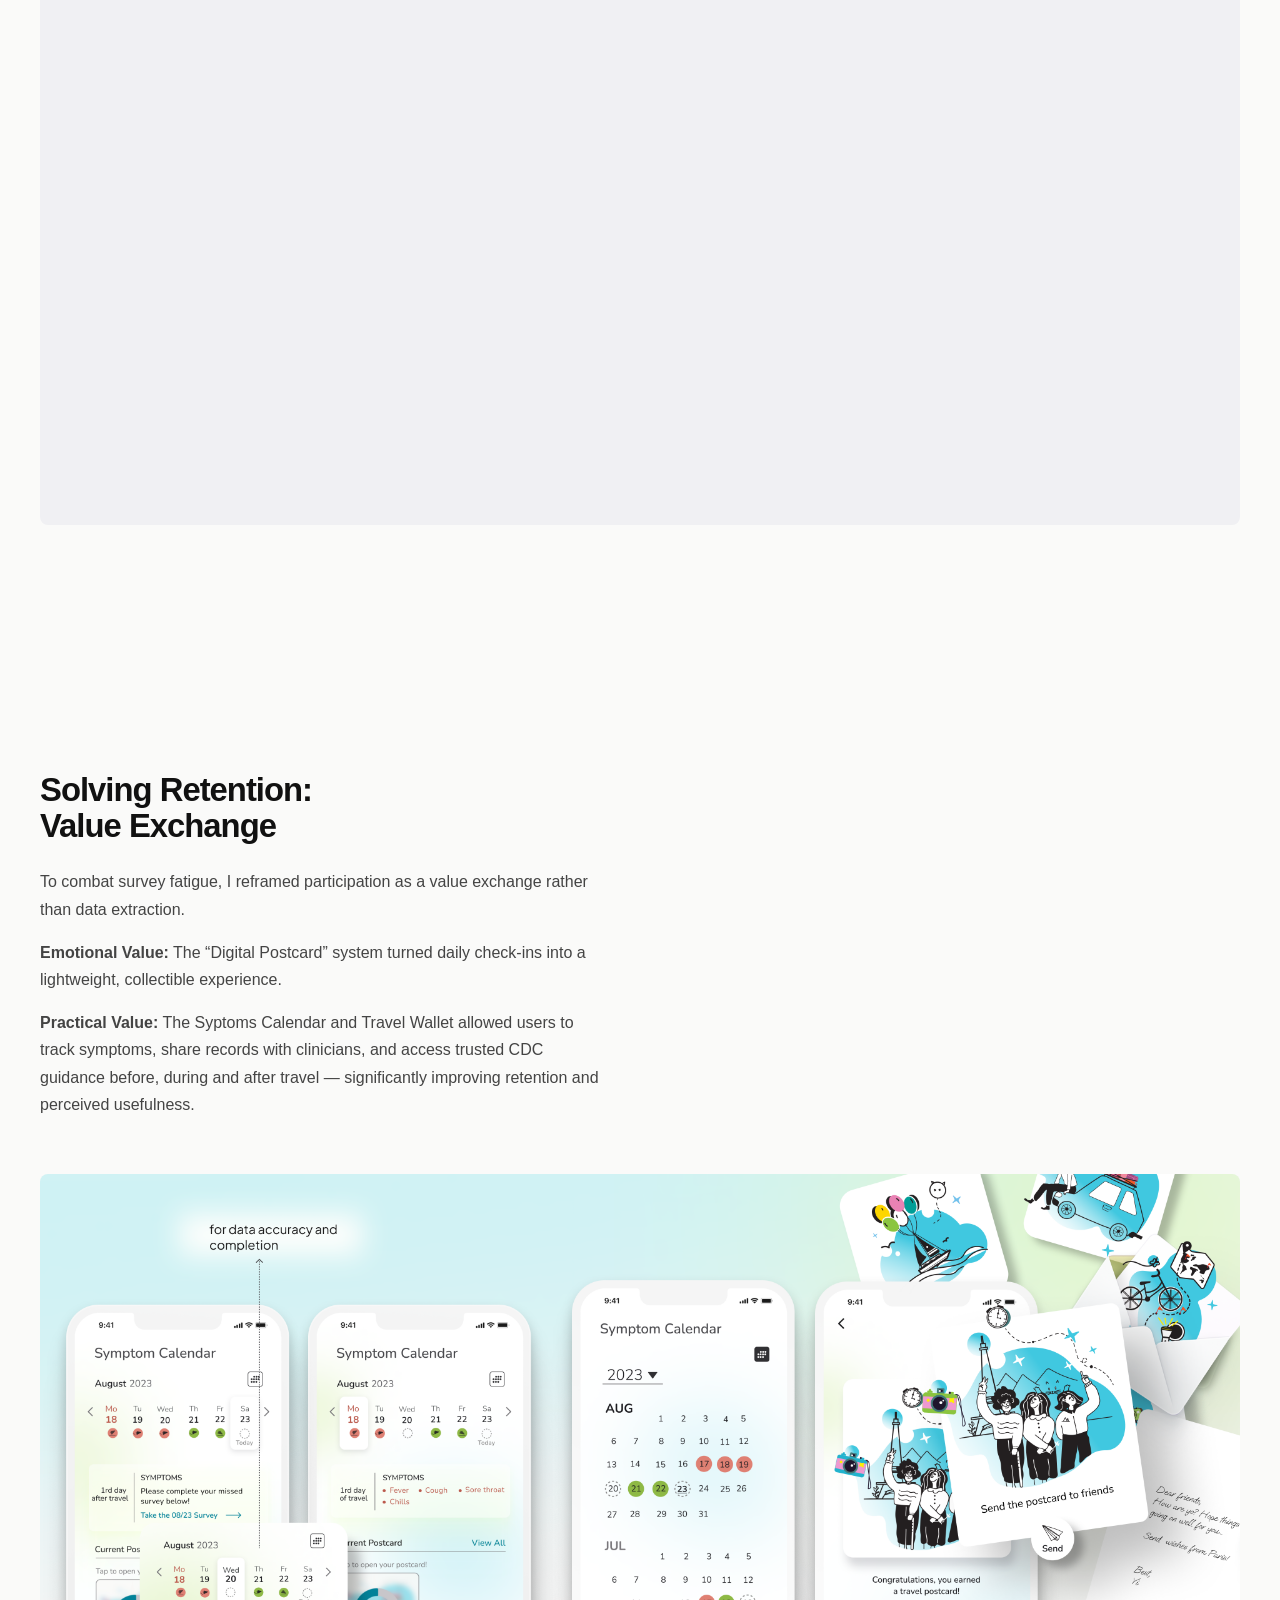
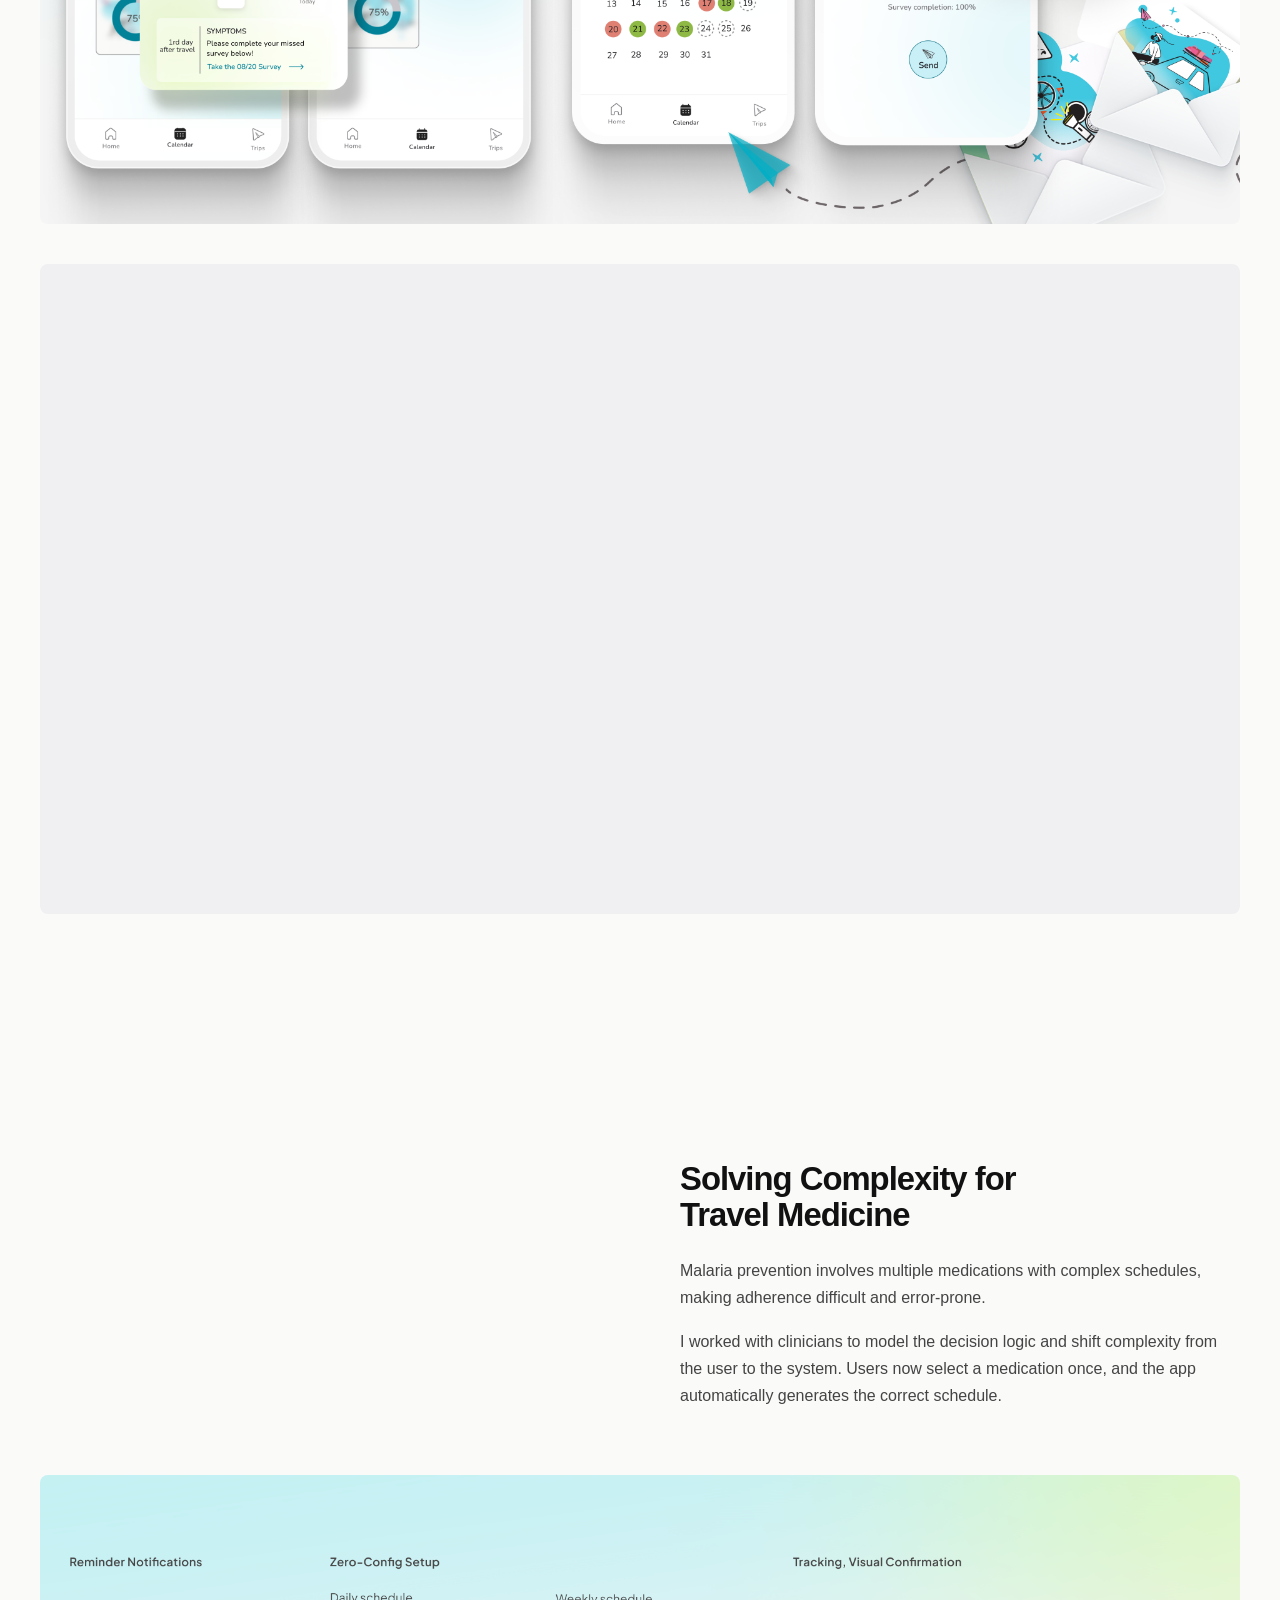
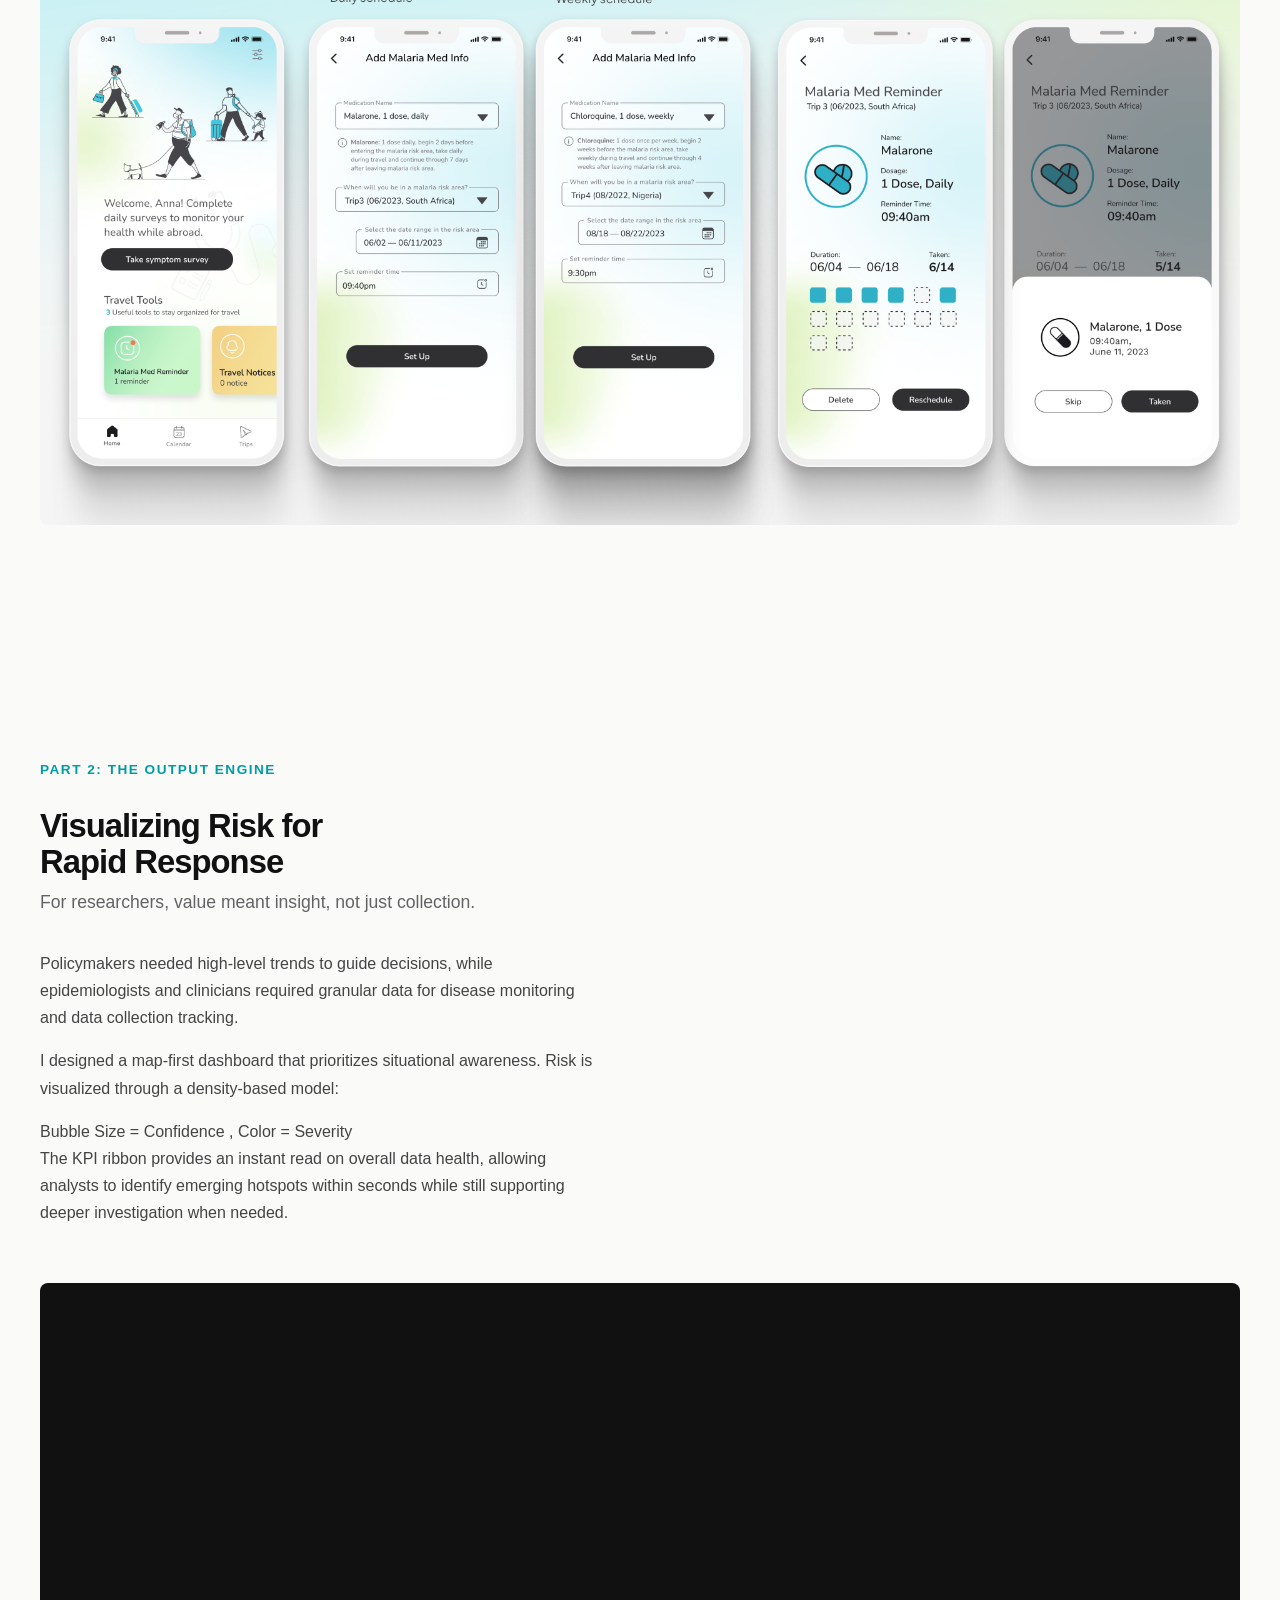
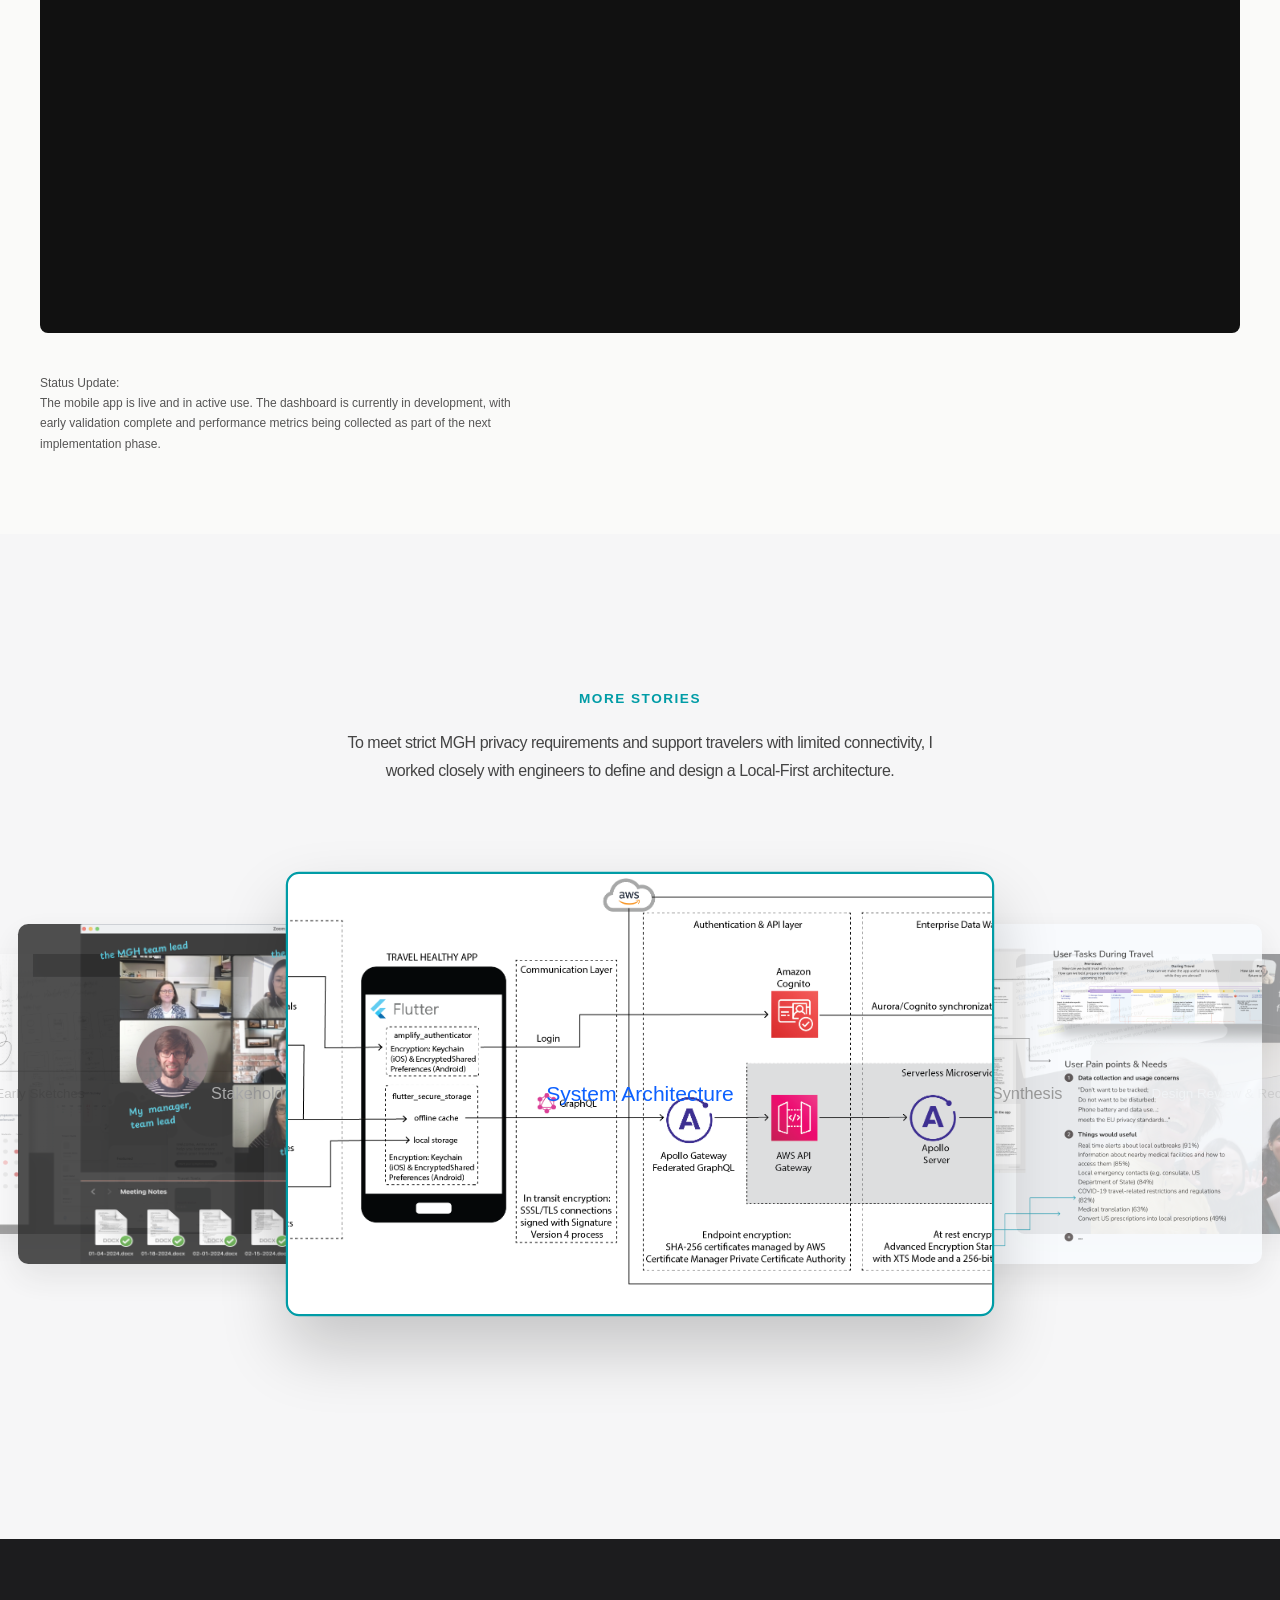
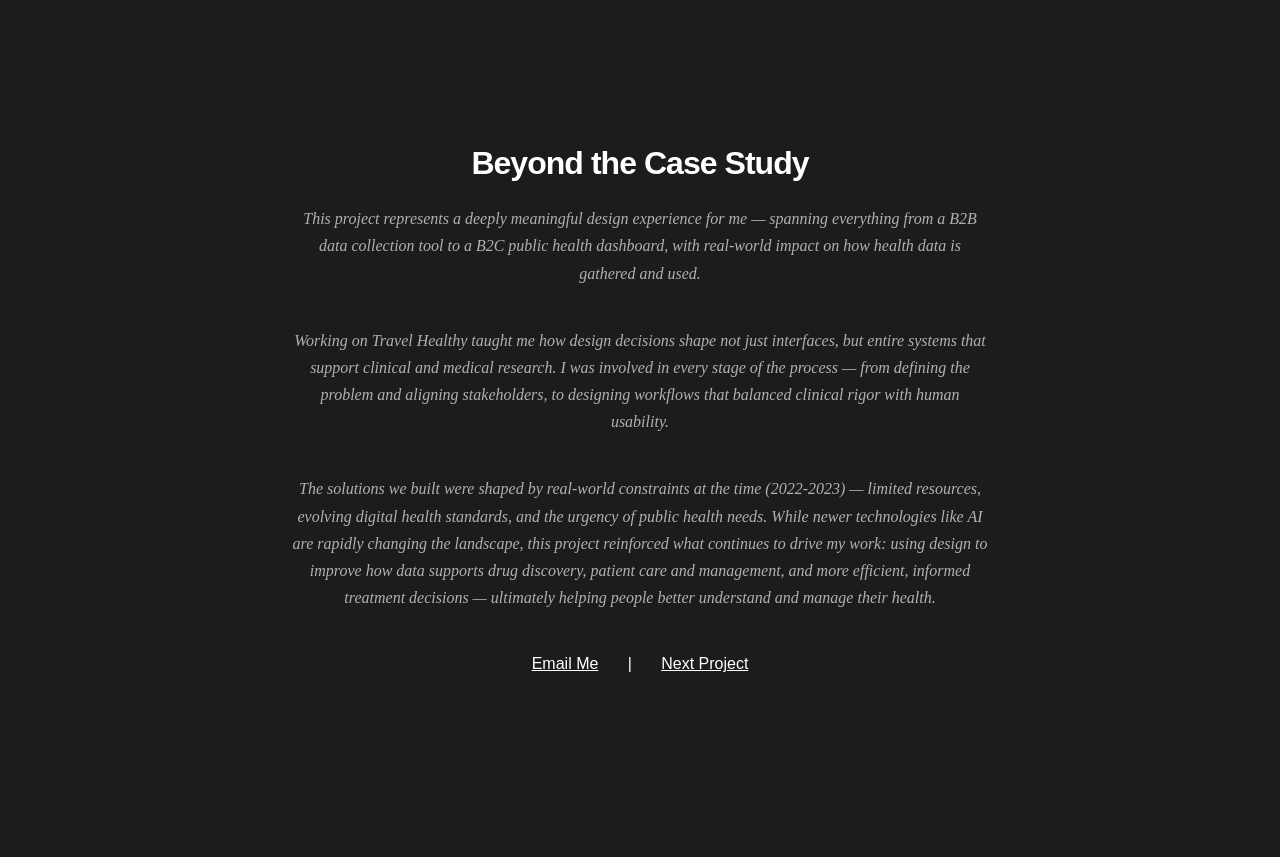
==== commit 07538677: "Update index.html" ====
--- a/index.html
+++ b/index.html
@@ -290,7 +290,7 @@
                 and the urgency of public health needs. While newer technologies like AI are rapidly changing the landscape, this project reinforced what continues to drive my work: using design to improve how data supports drug discovery, 
                 patient care and management, and more efficient, informed treatment decisions — ultimately helping people better understand and manage their health.
             </p>
-            <a href="#">Email Me</a> &nbsp;&nbsp;|&nbsp;&nbsp; <a href="#">Next Project</a>
+            <a href="#">Email Me</a> &nbsp;&nbsp;|&nbsp;&nbsp; <a href="https://yiviz.com/oo-1">Next Project</a>
         </div>
     </footer>
 
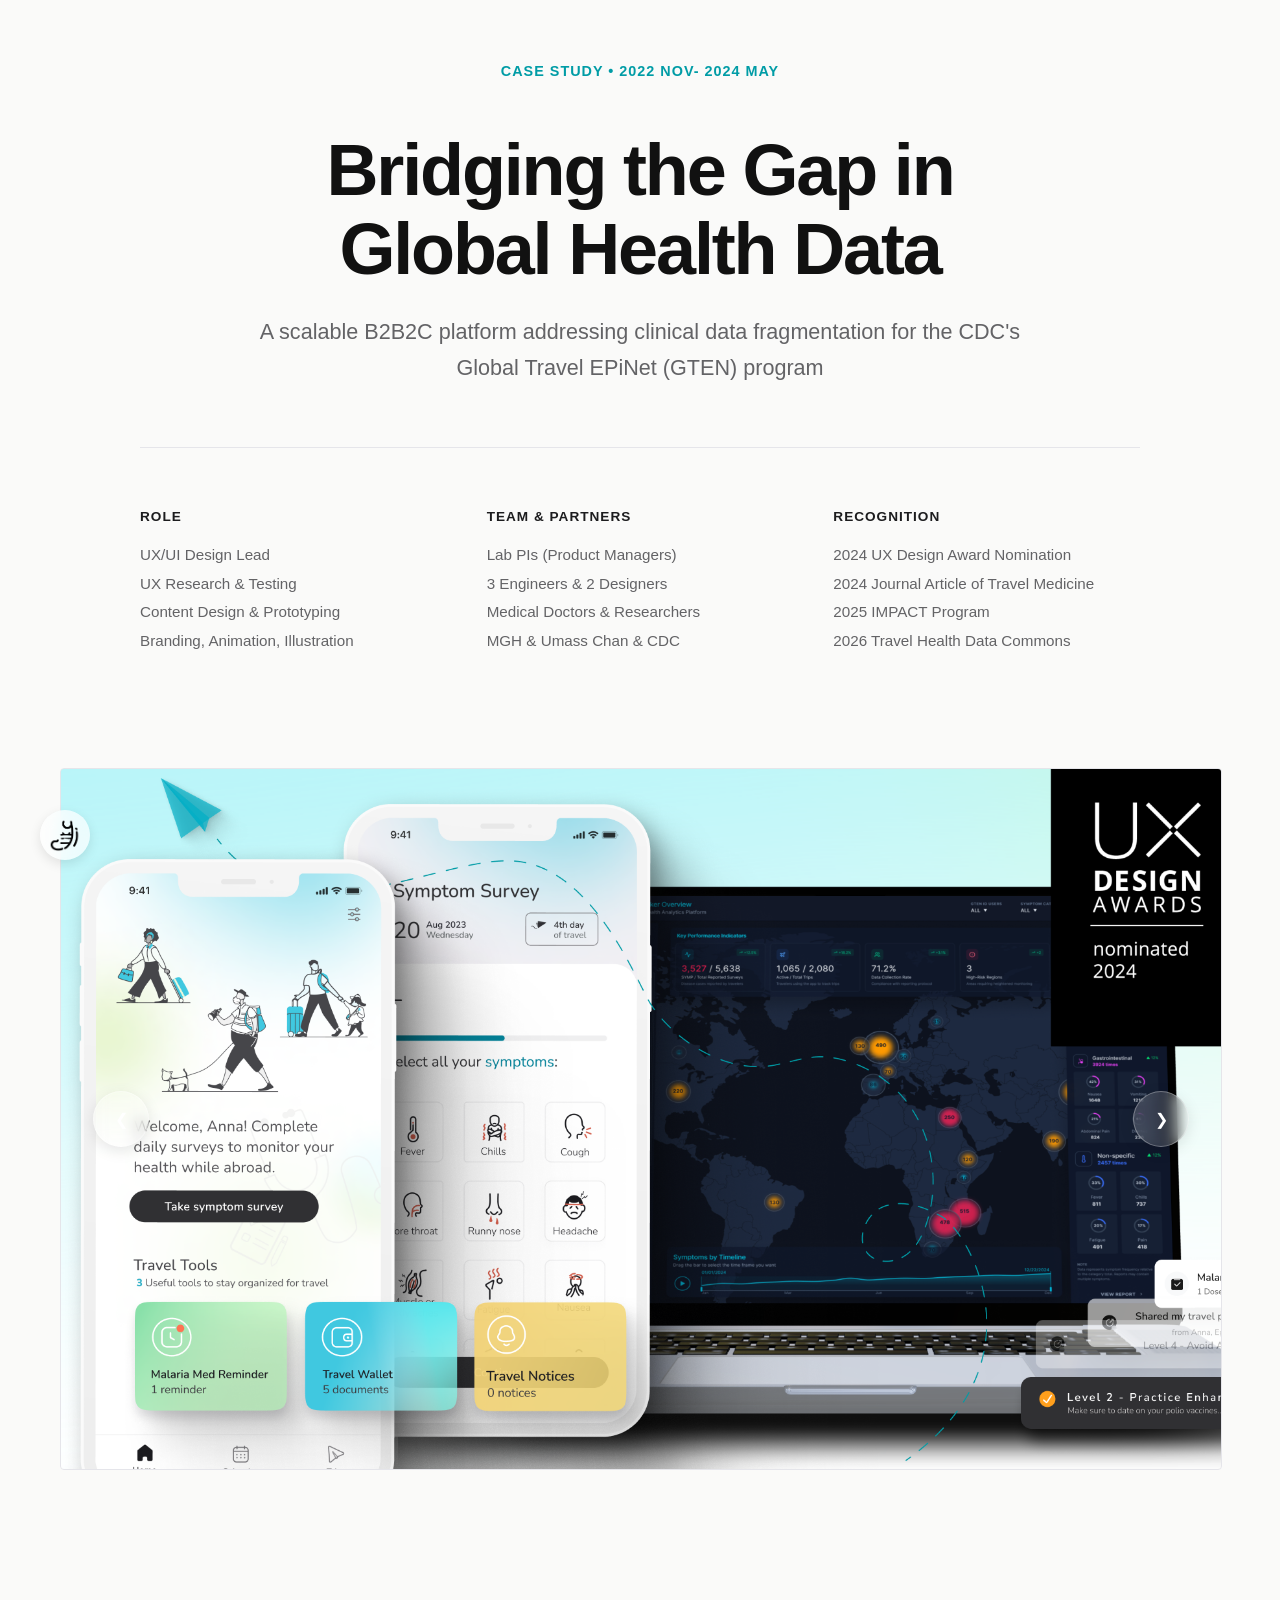
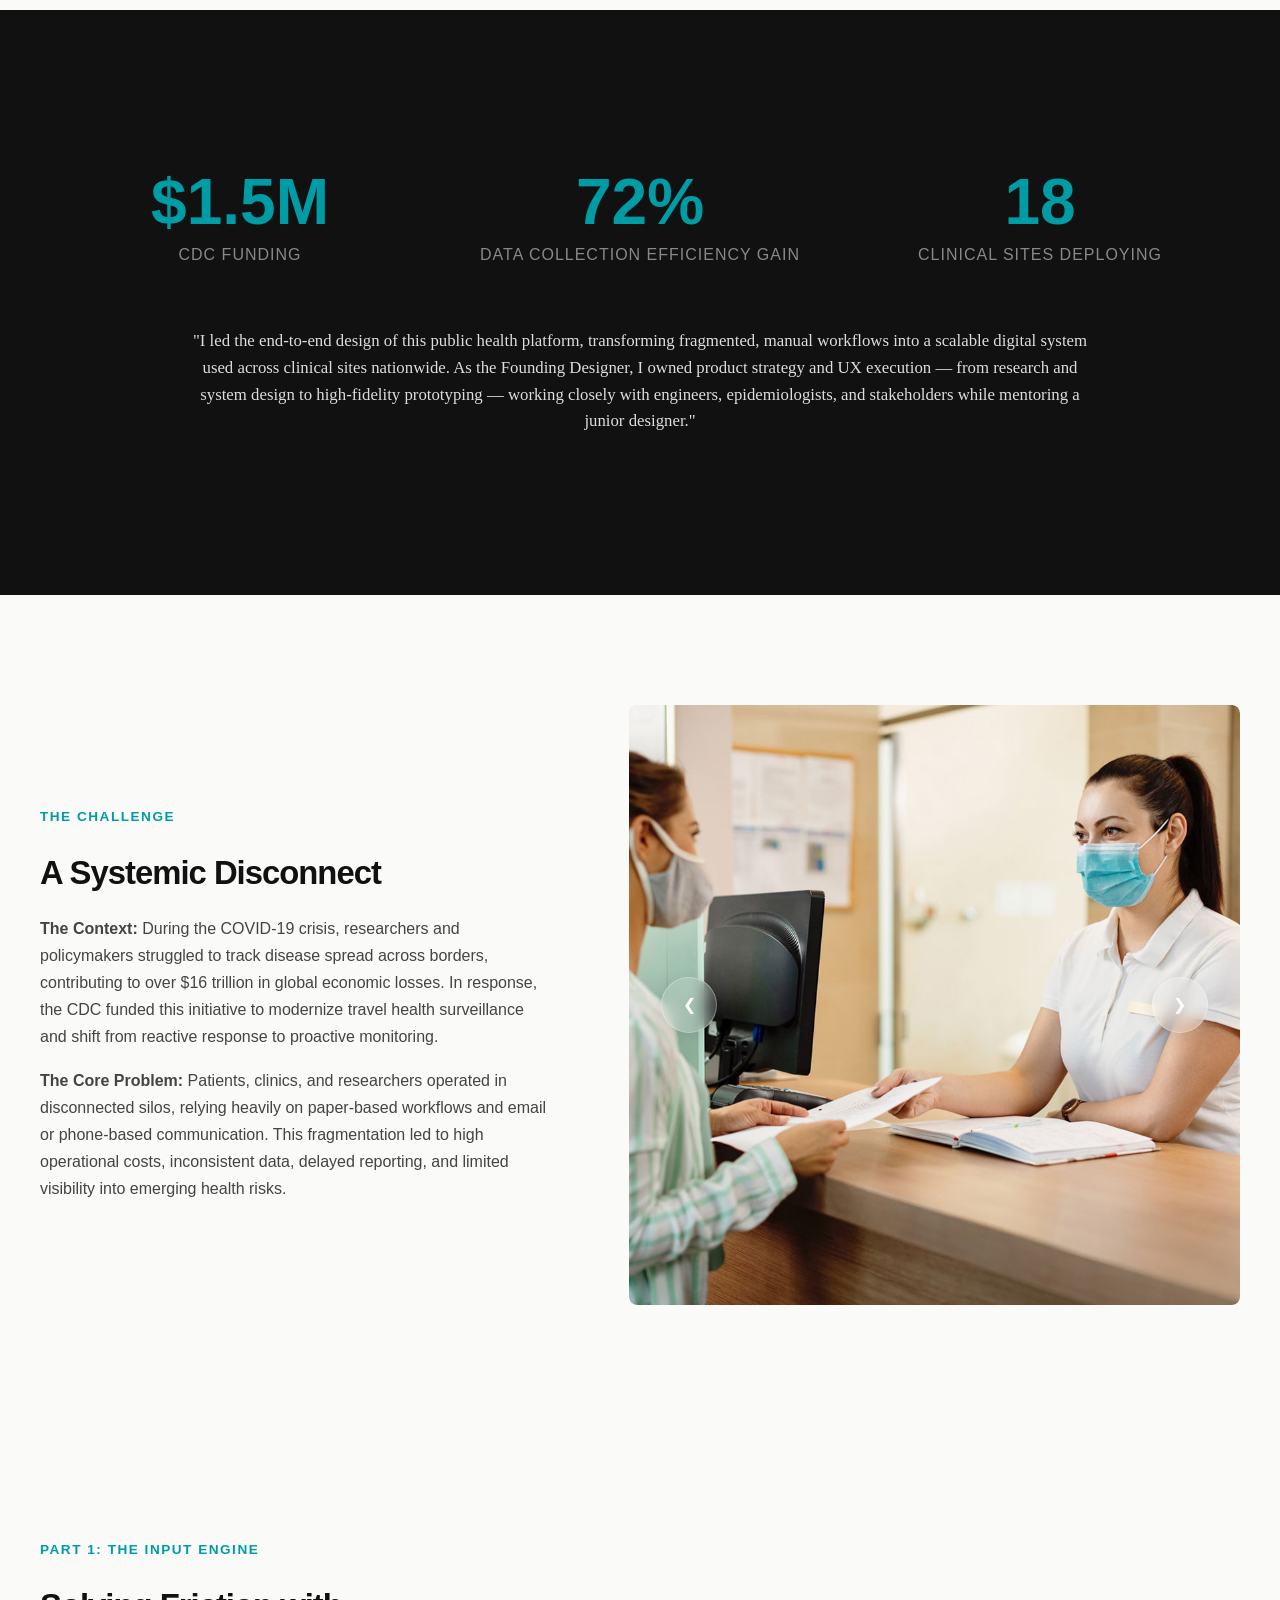
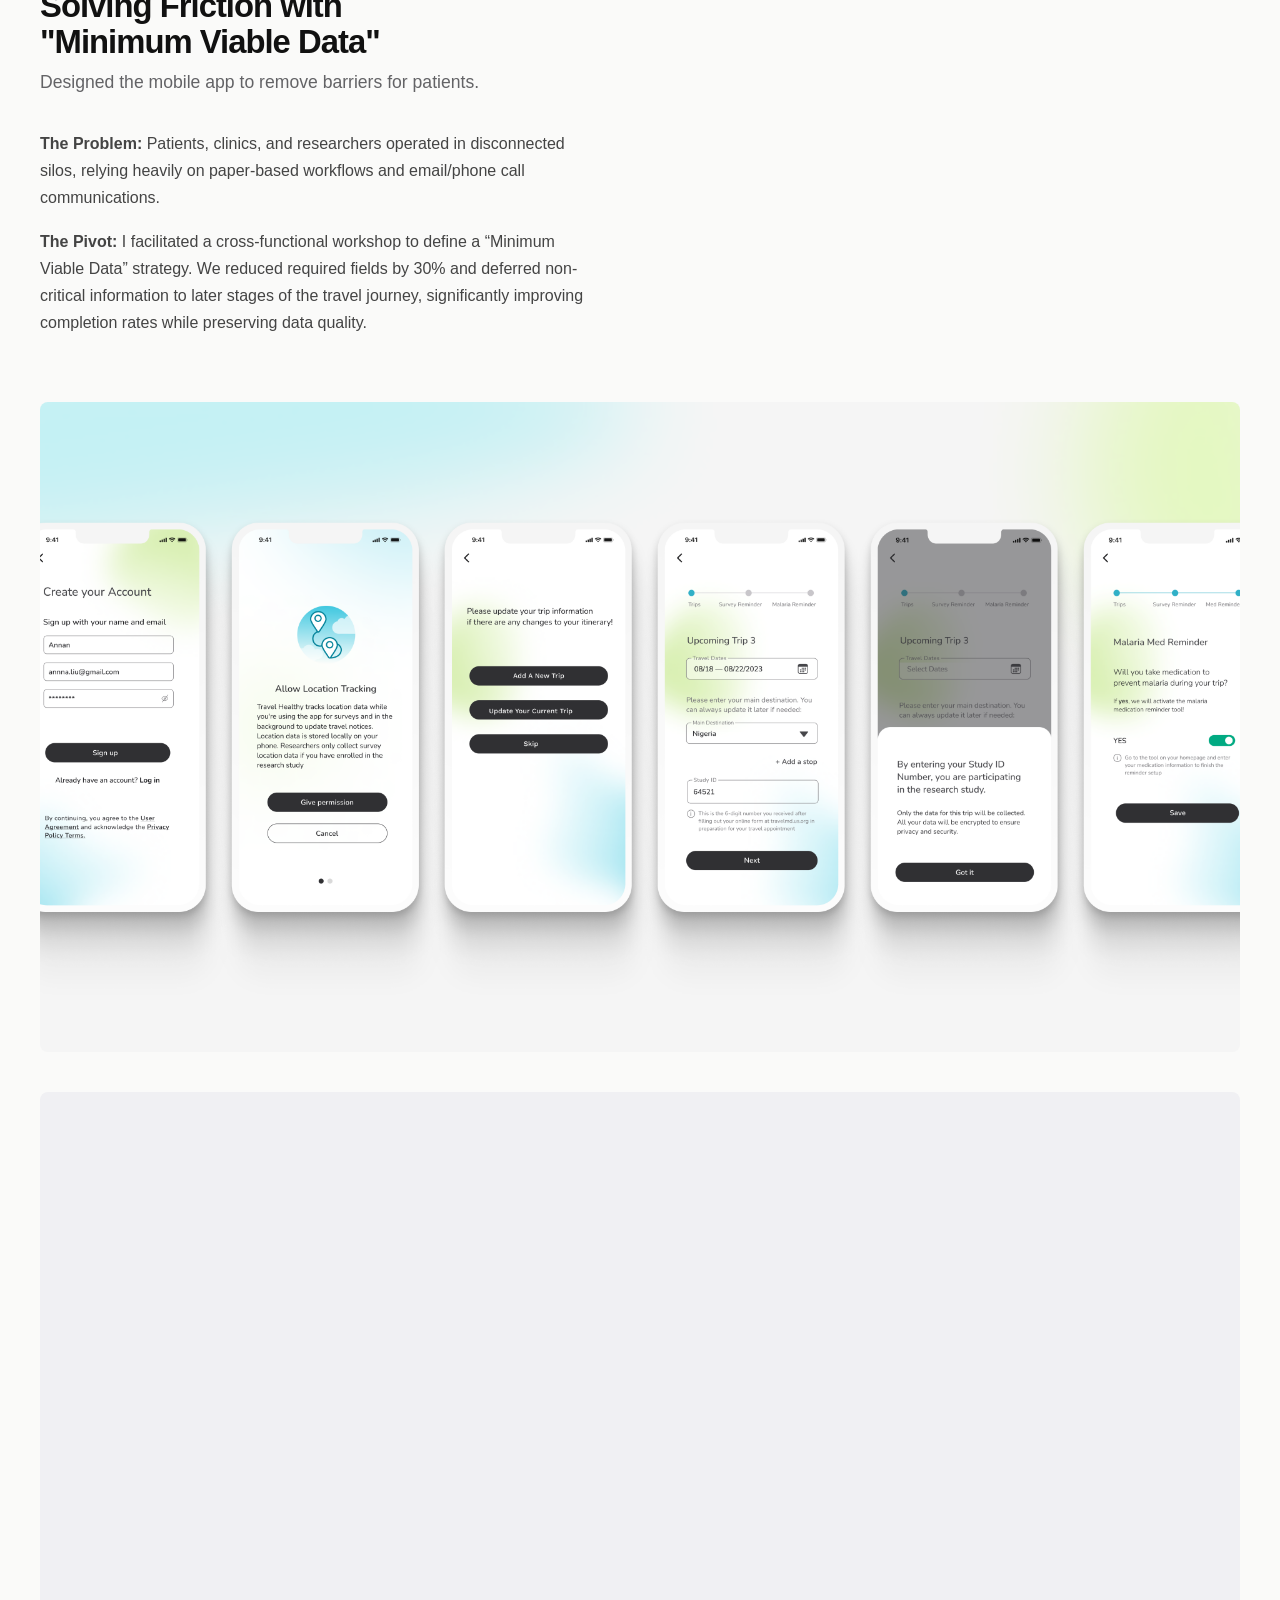
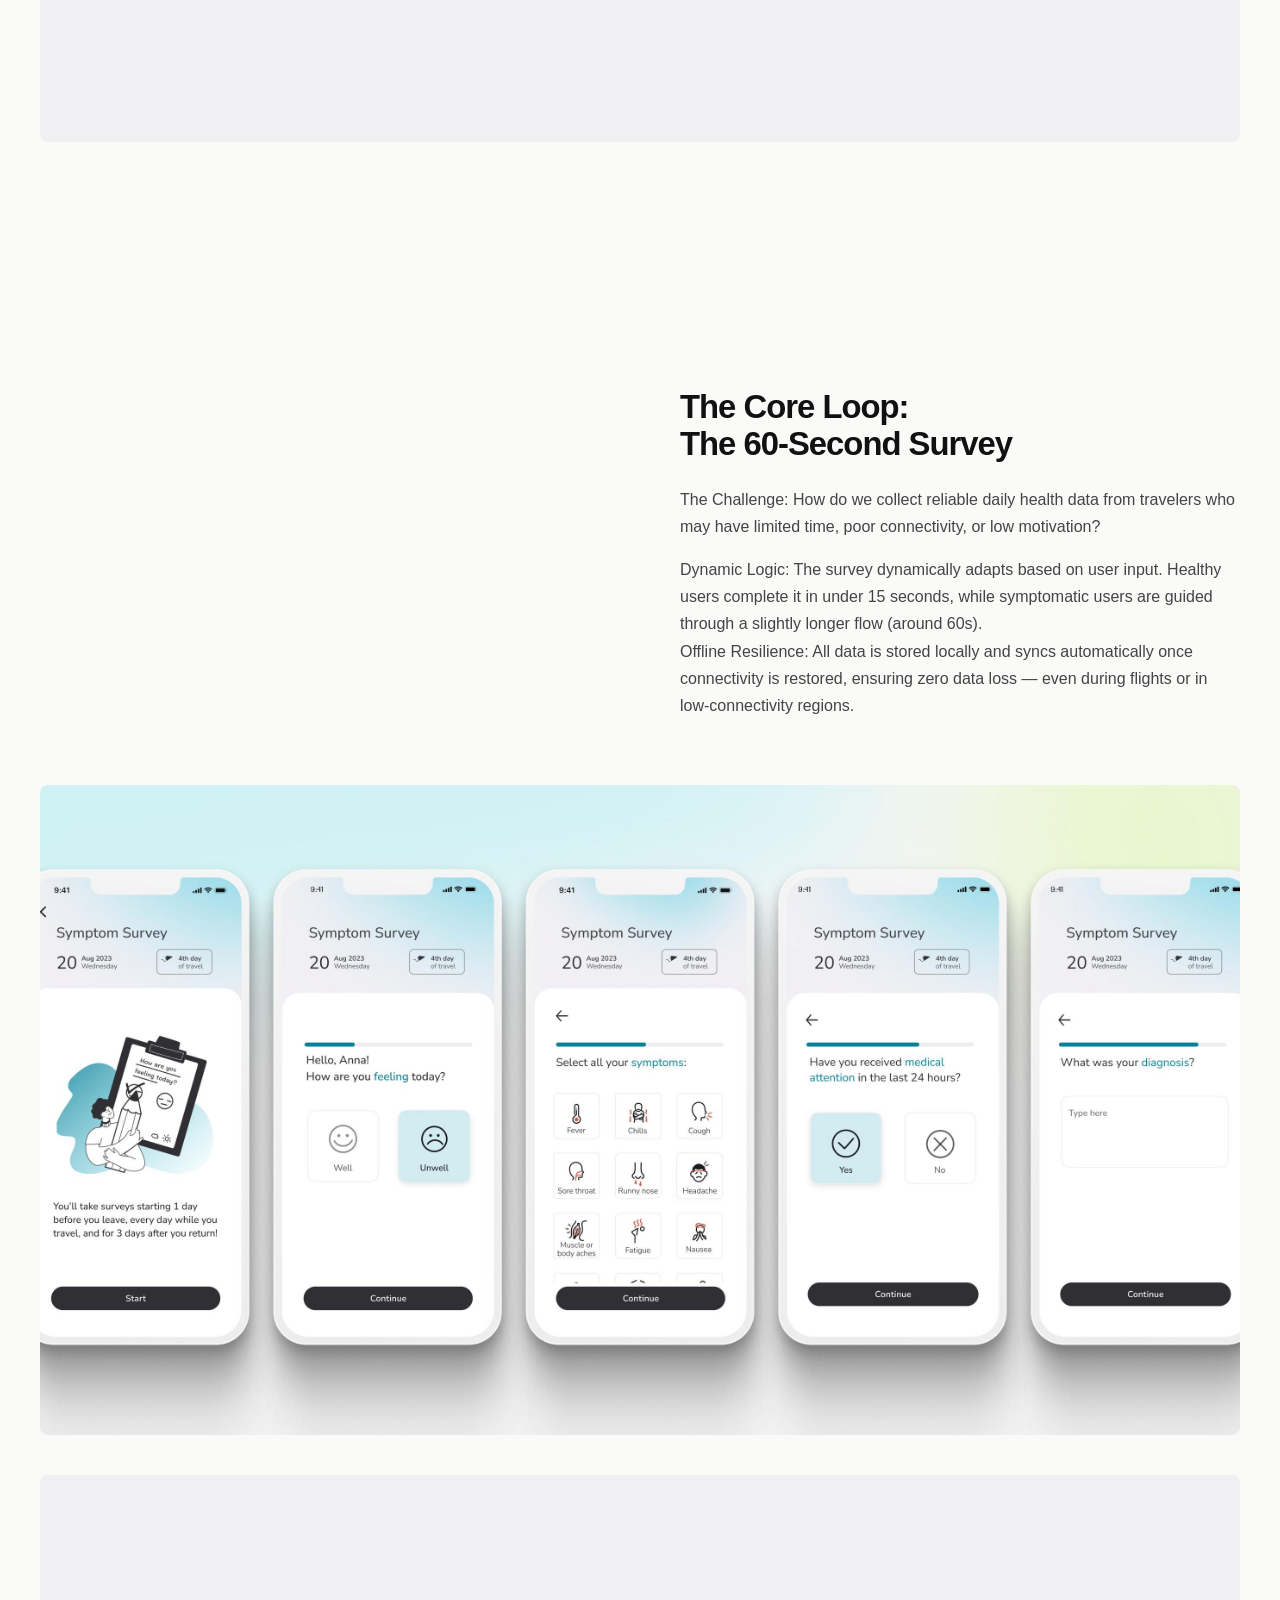
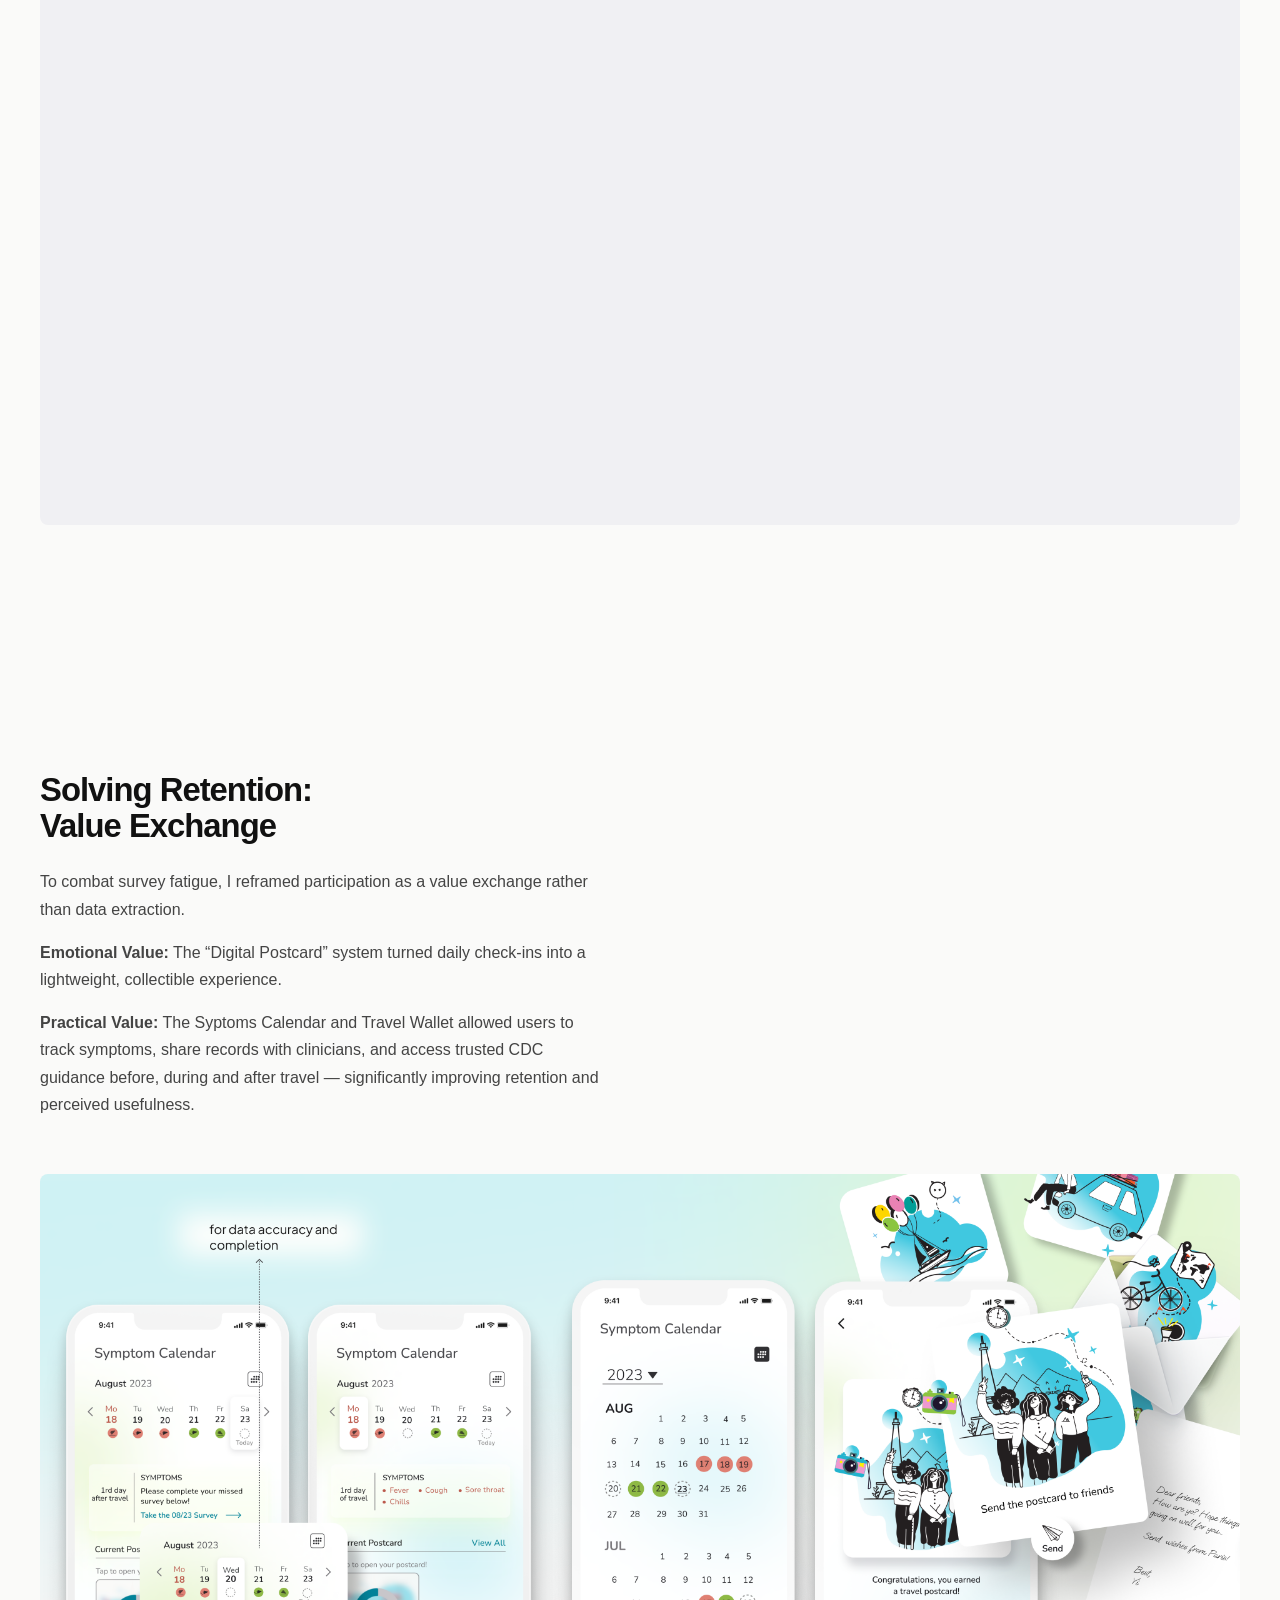
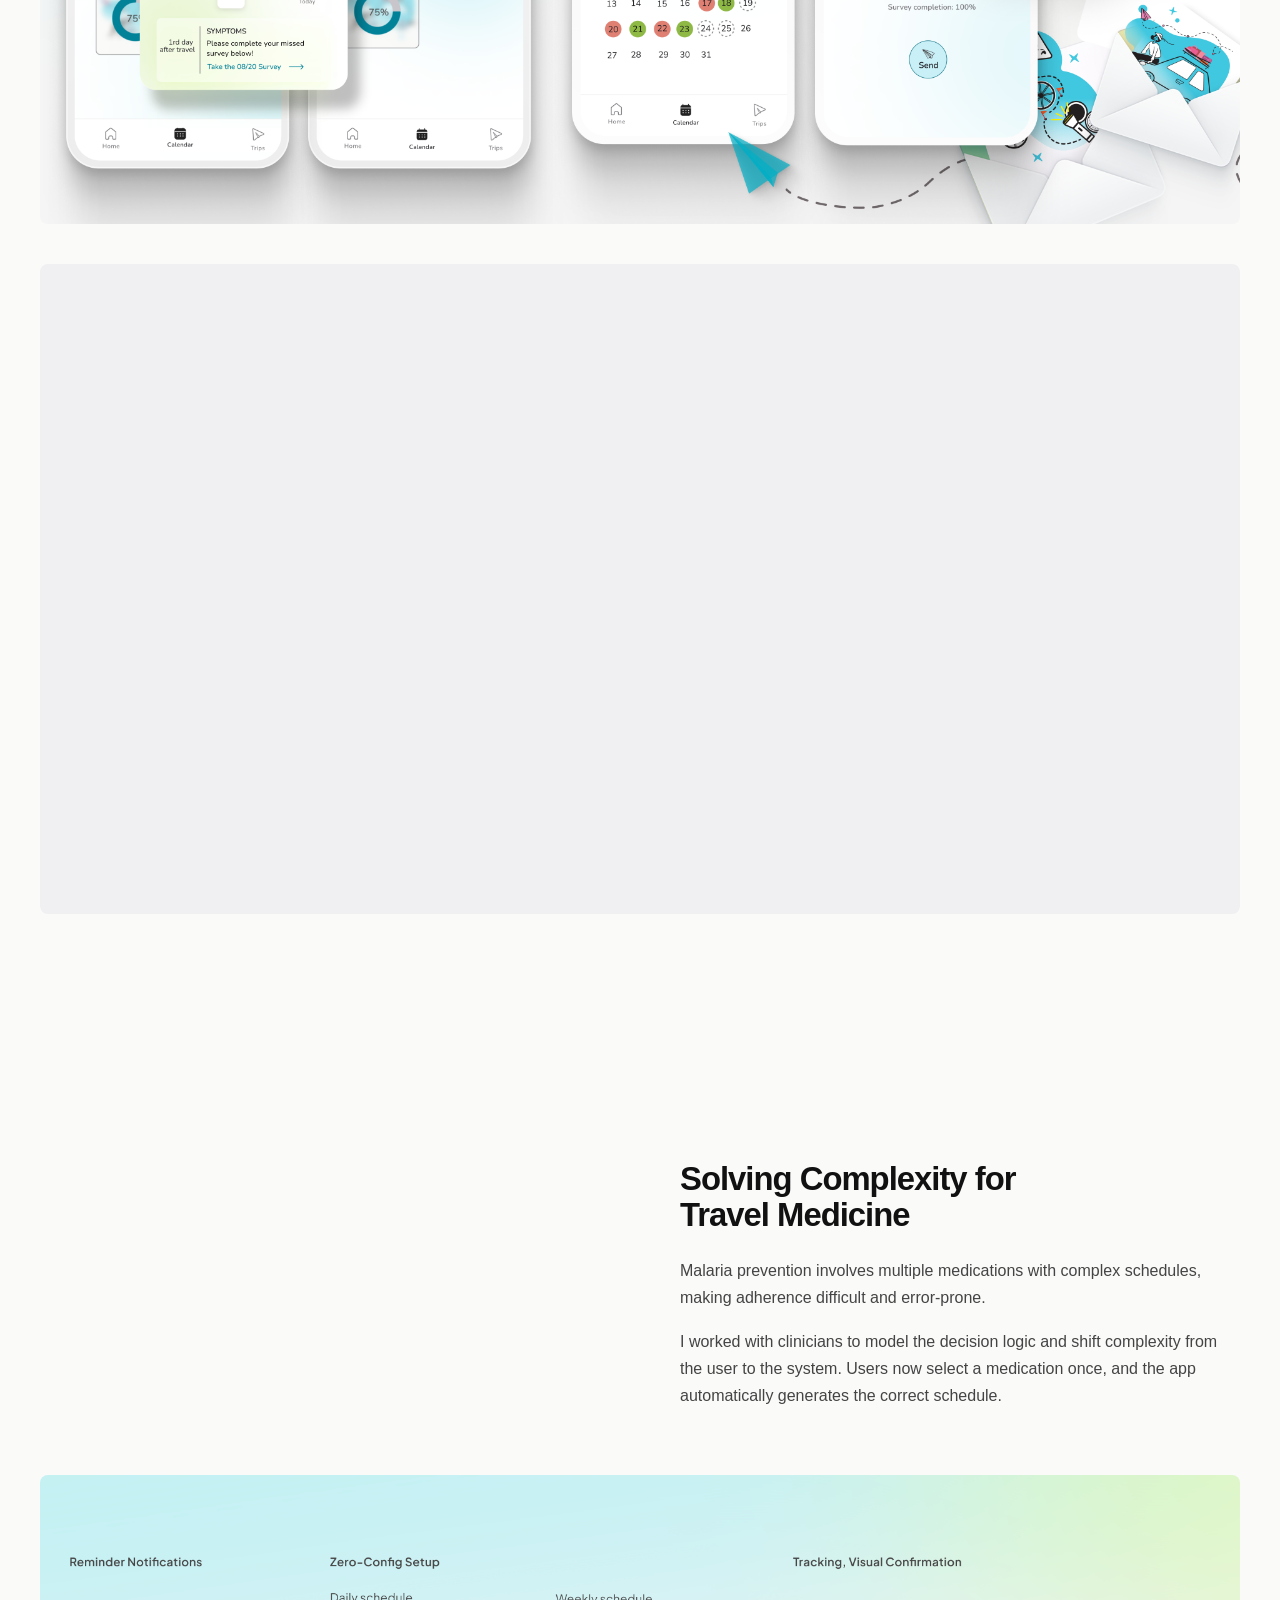
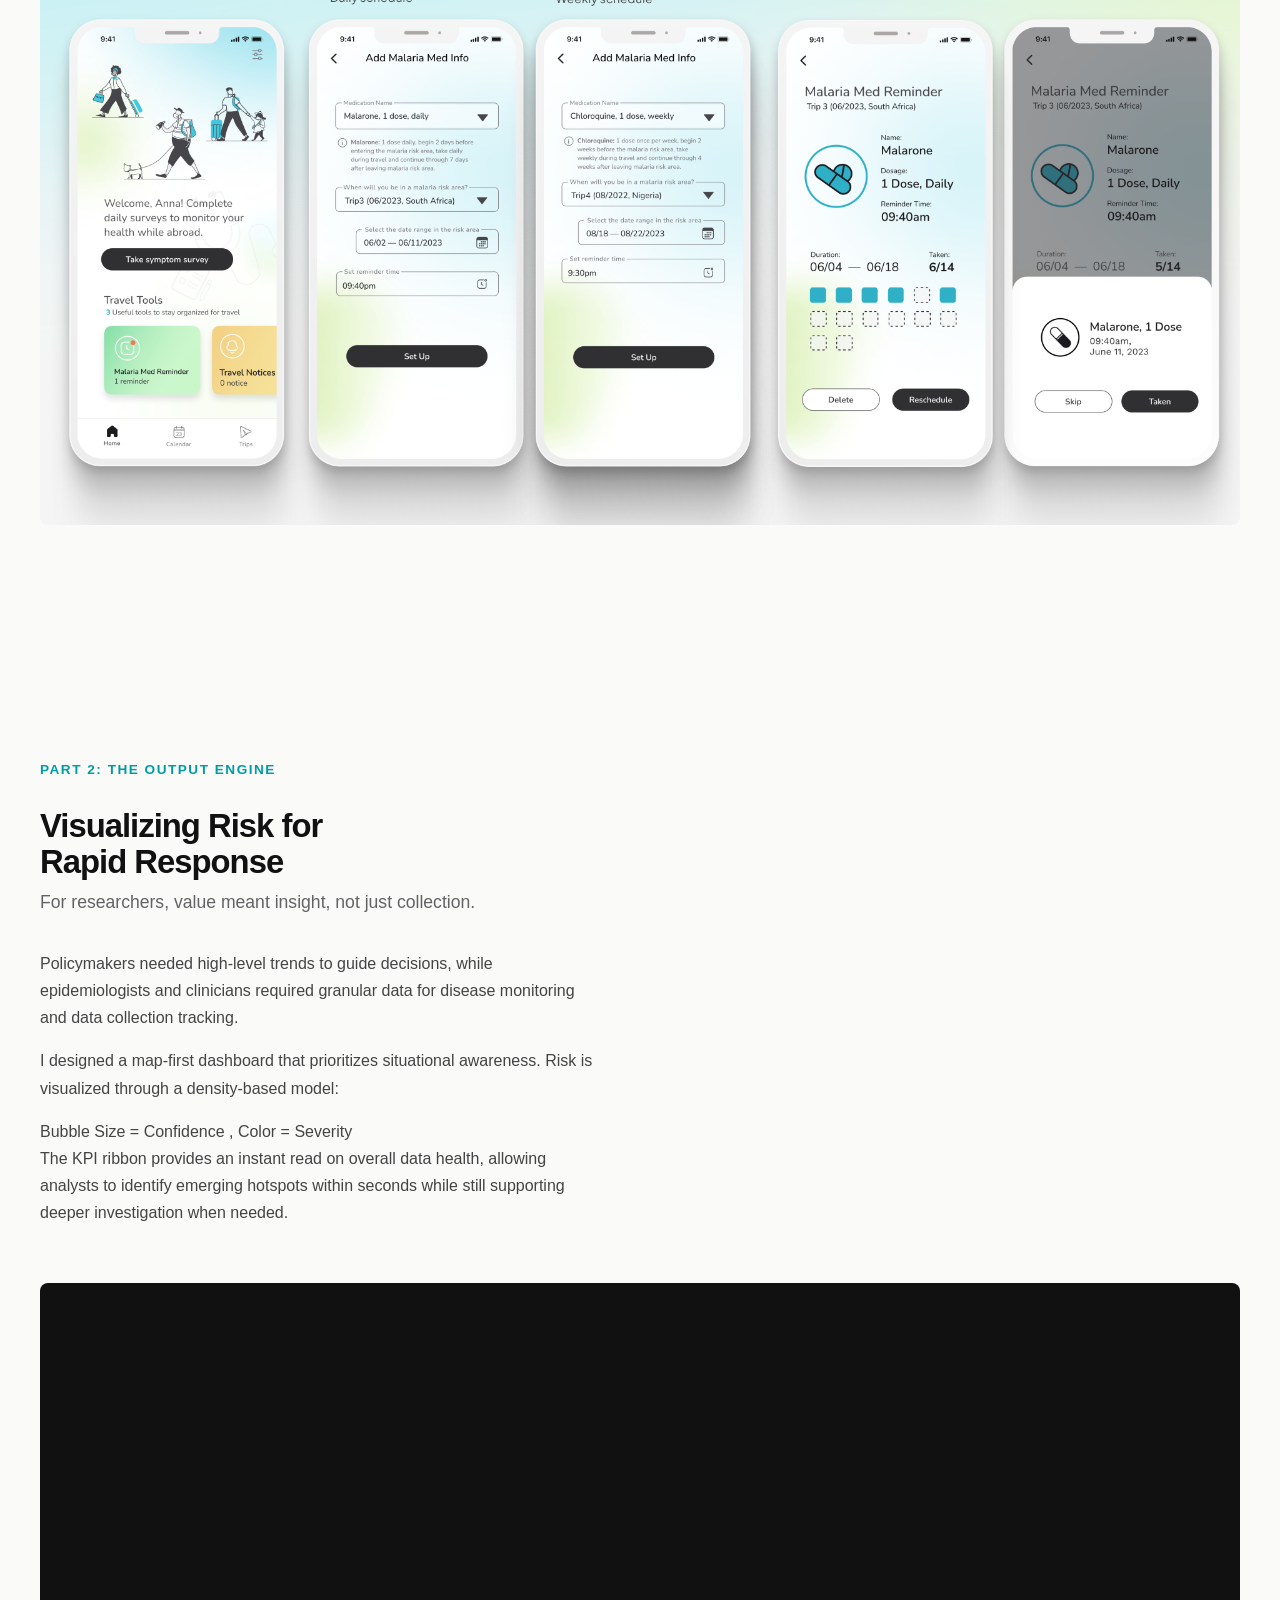
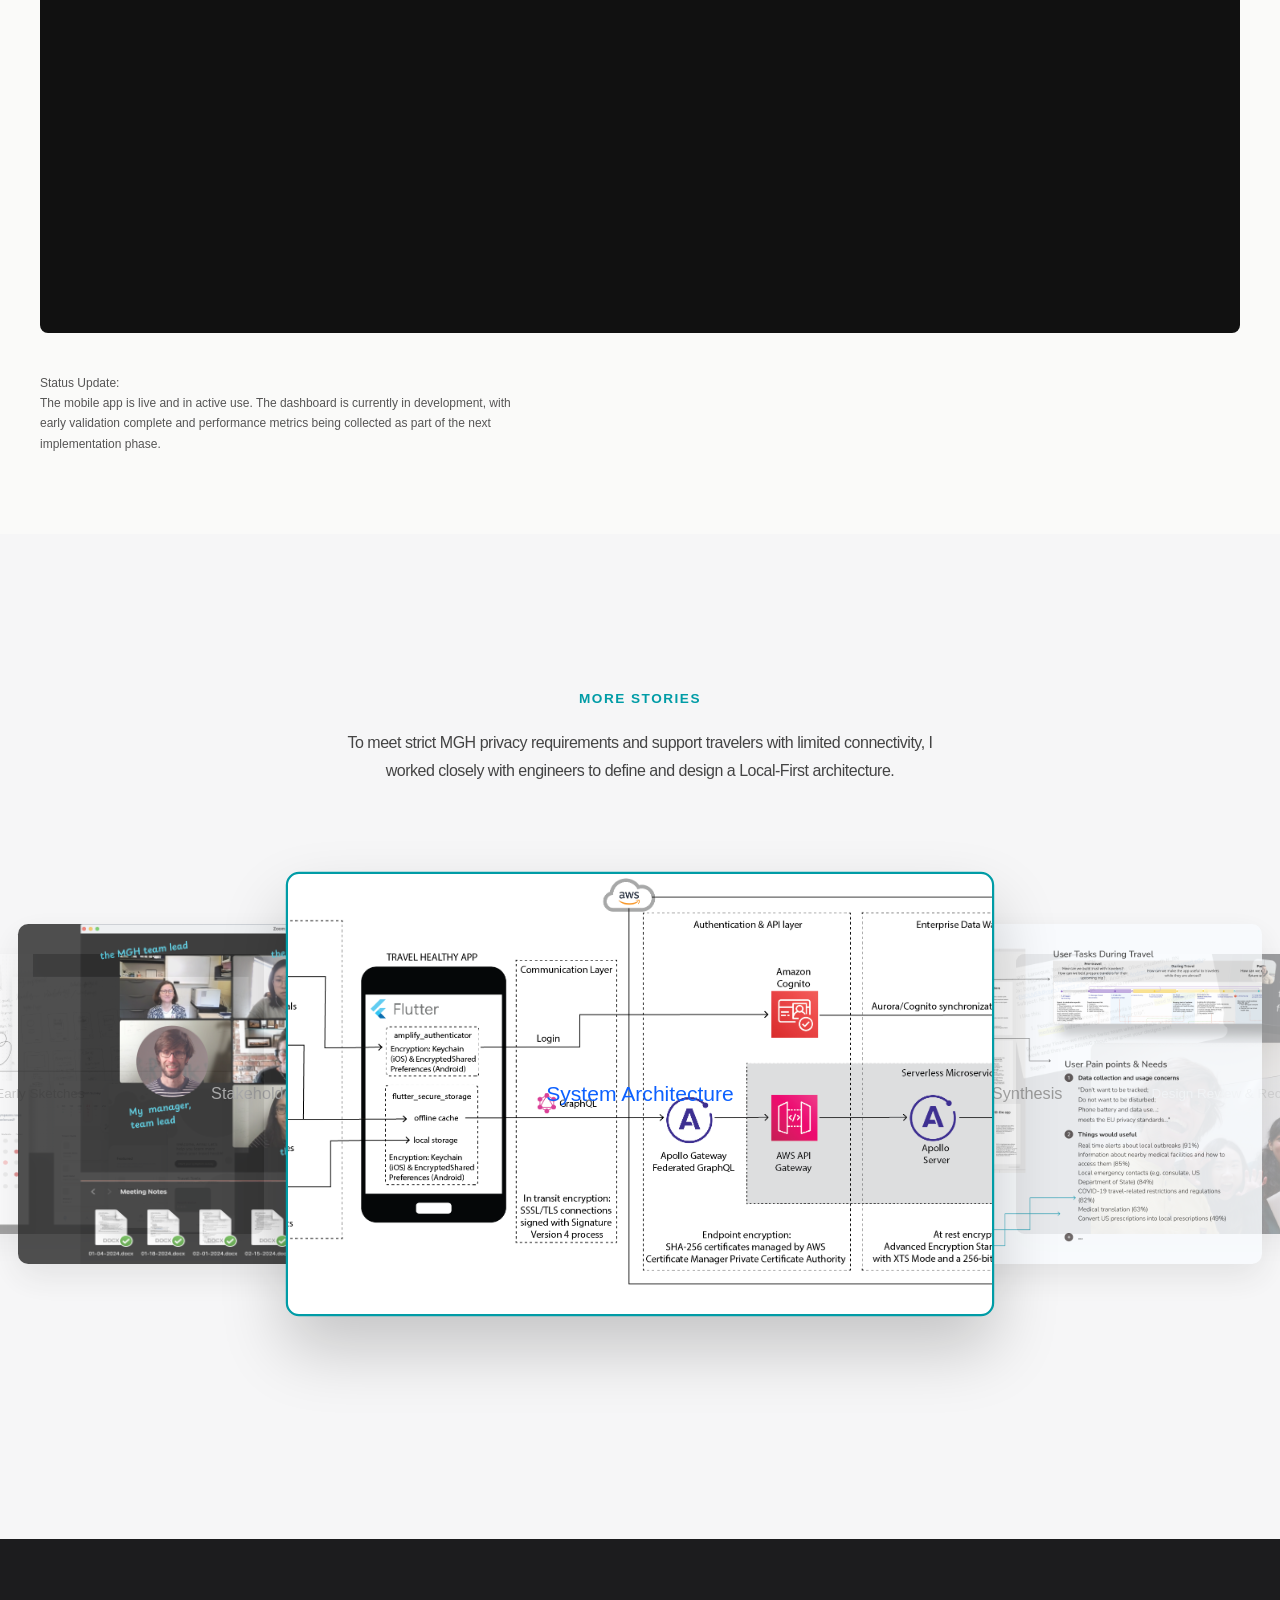
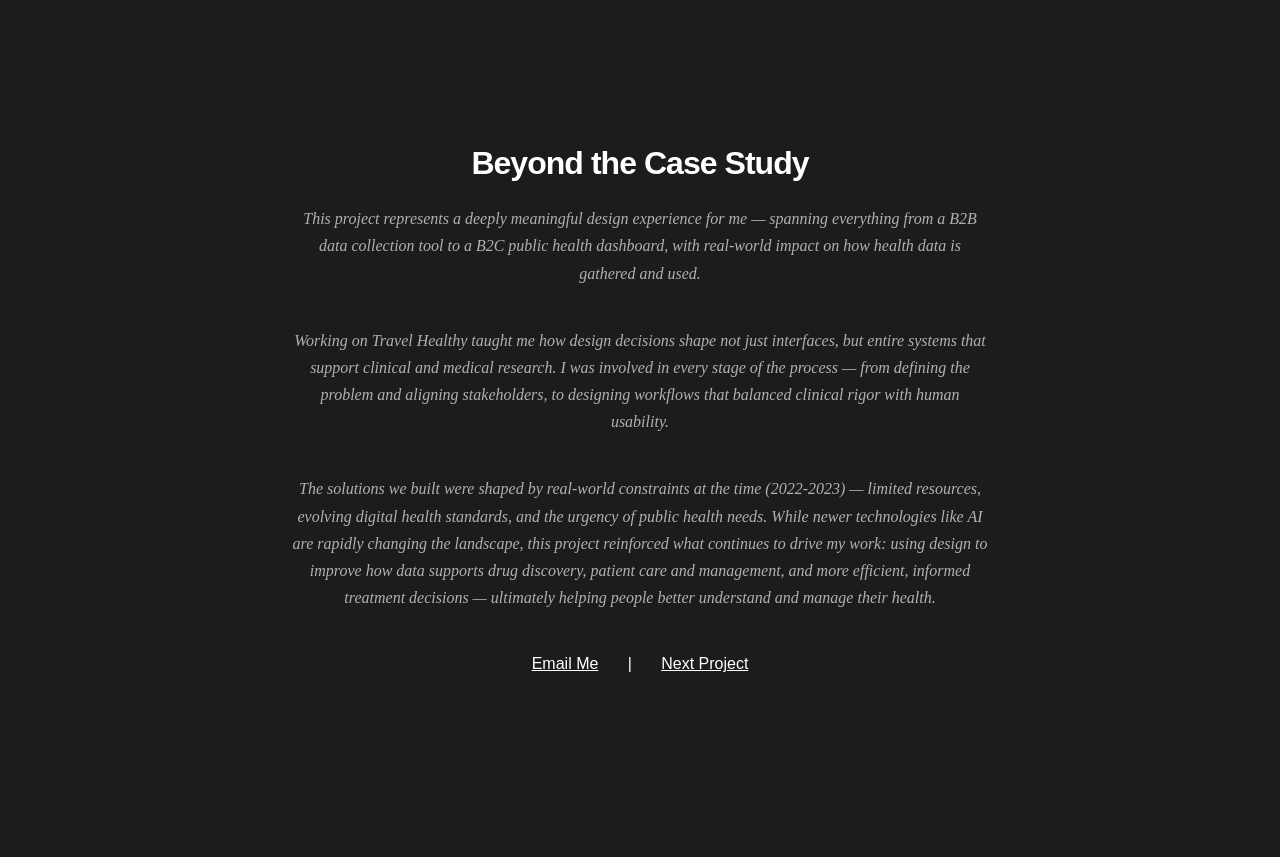
==== commit 4679913c: "Update index.html" ====
--- a/index.html
+++ b/index.html
@@ -290,7 +290,7 @@
                 and the urgency of public health needs. While newer technologies like AI are rapidly changing the landscape, this project reinforced what continues to drive my work: using design to improve how data supports drug discovery, 
                 patient care and management, and more efficient, informed treatment decisions — ultimately helping people better understand and manage their health.
             </p>
-            <a href="#">Email Me</a> &nbsp;&nbsp;|&nbsp;&nbsp; <a href="https://yiviz.com/oo-1">Next Project</a>
+            <a href="#">Email Me</a> &nbsp;&nbsp;|&nbsp;&nbsp; <a href="https://yiviz.com/oo-admin-tool">Next Project</a>
         </div>
     </footer>
 
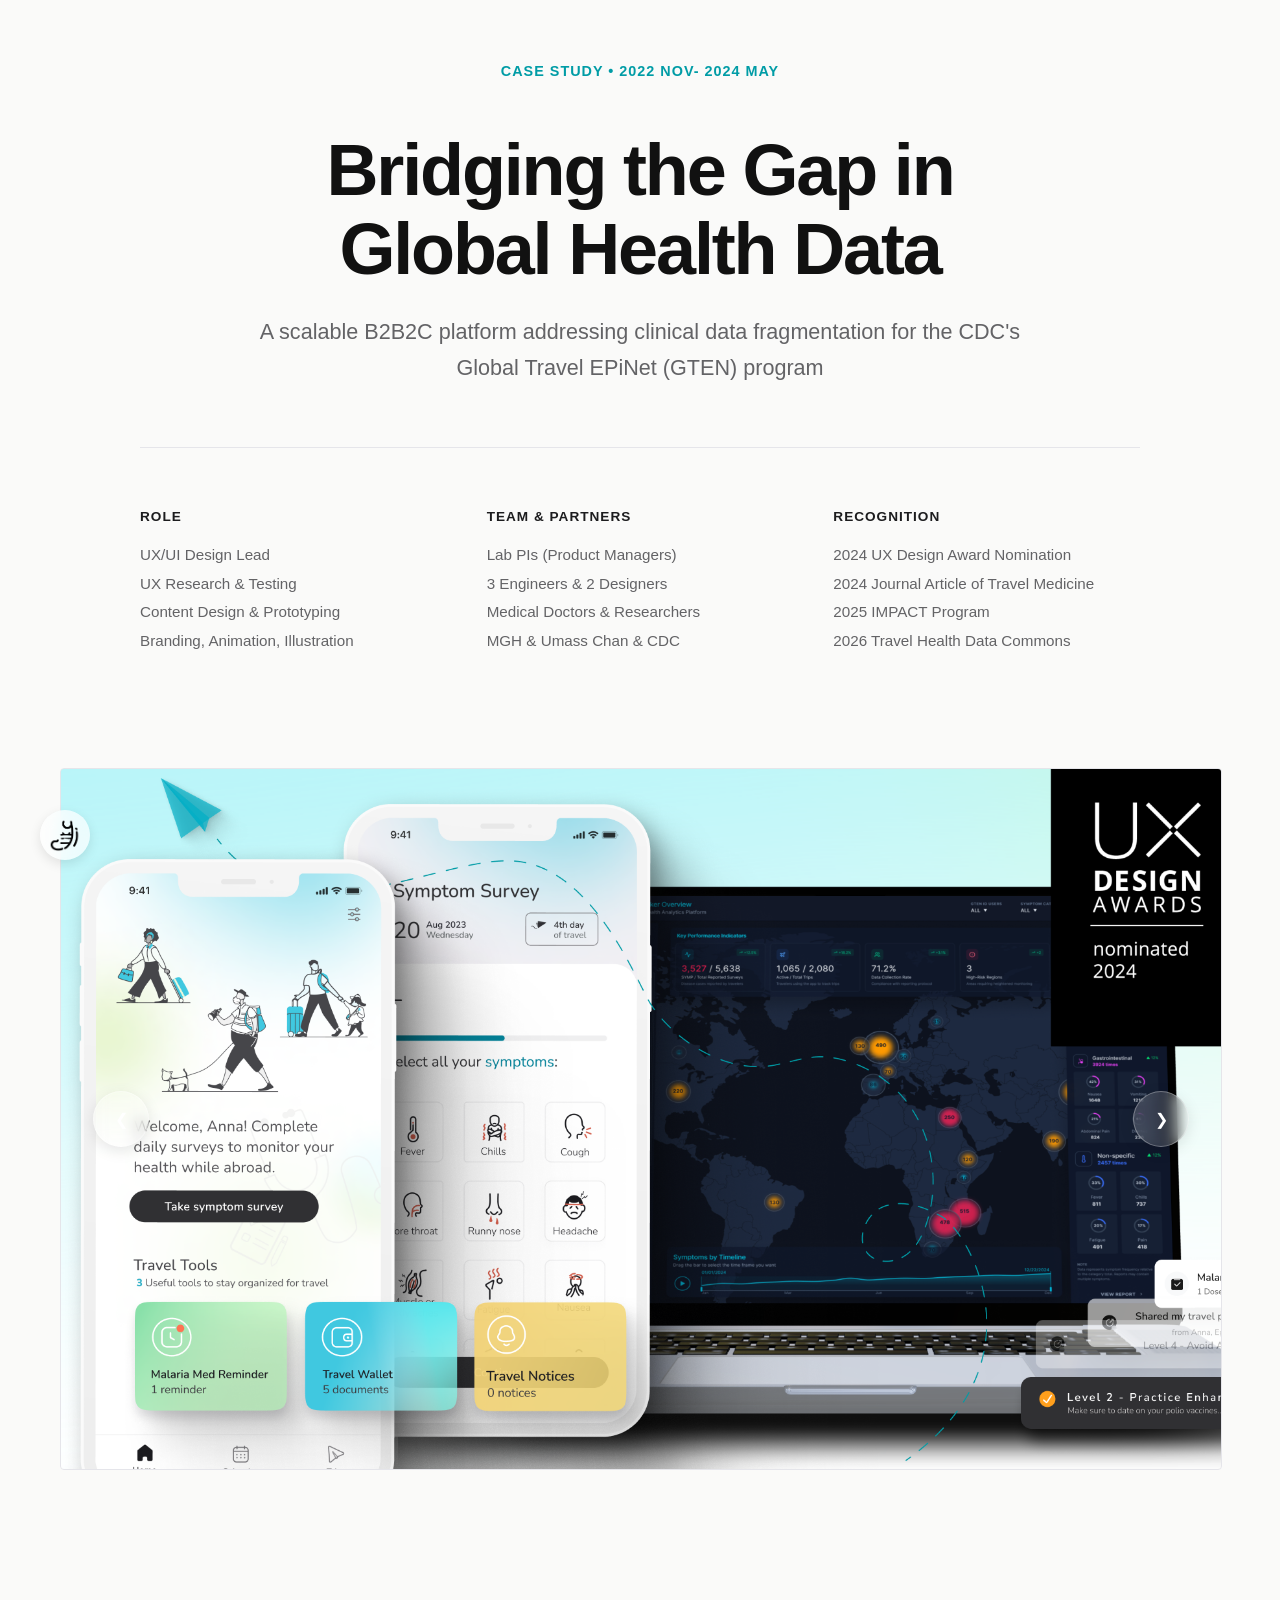
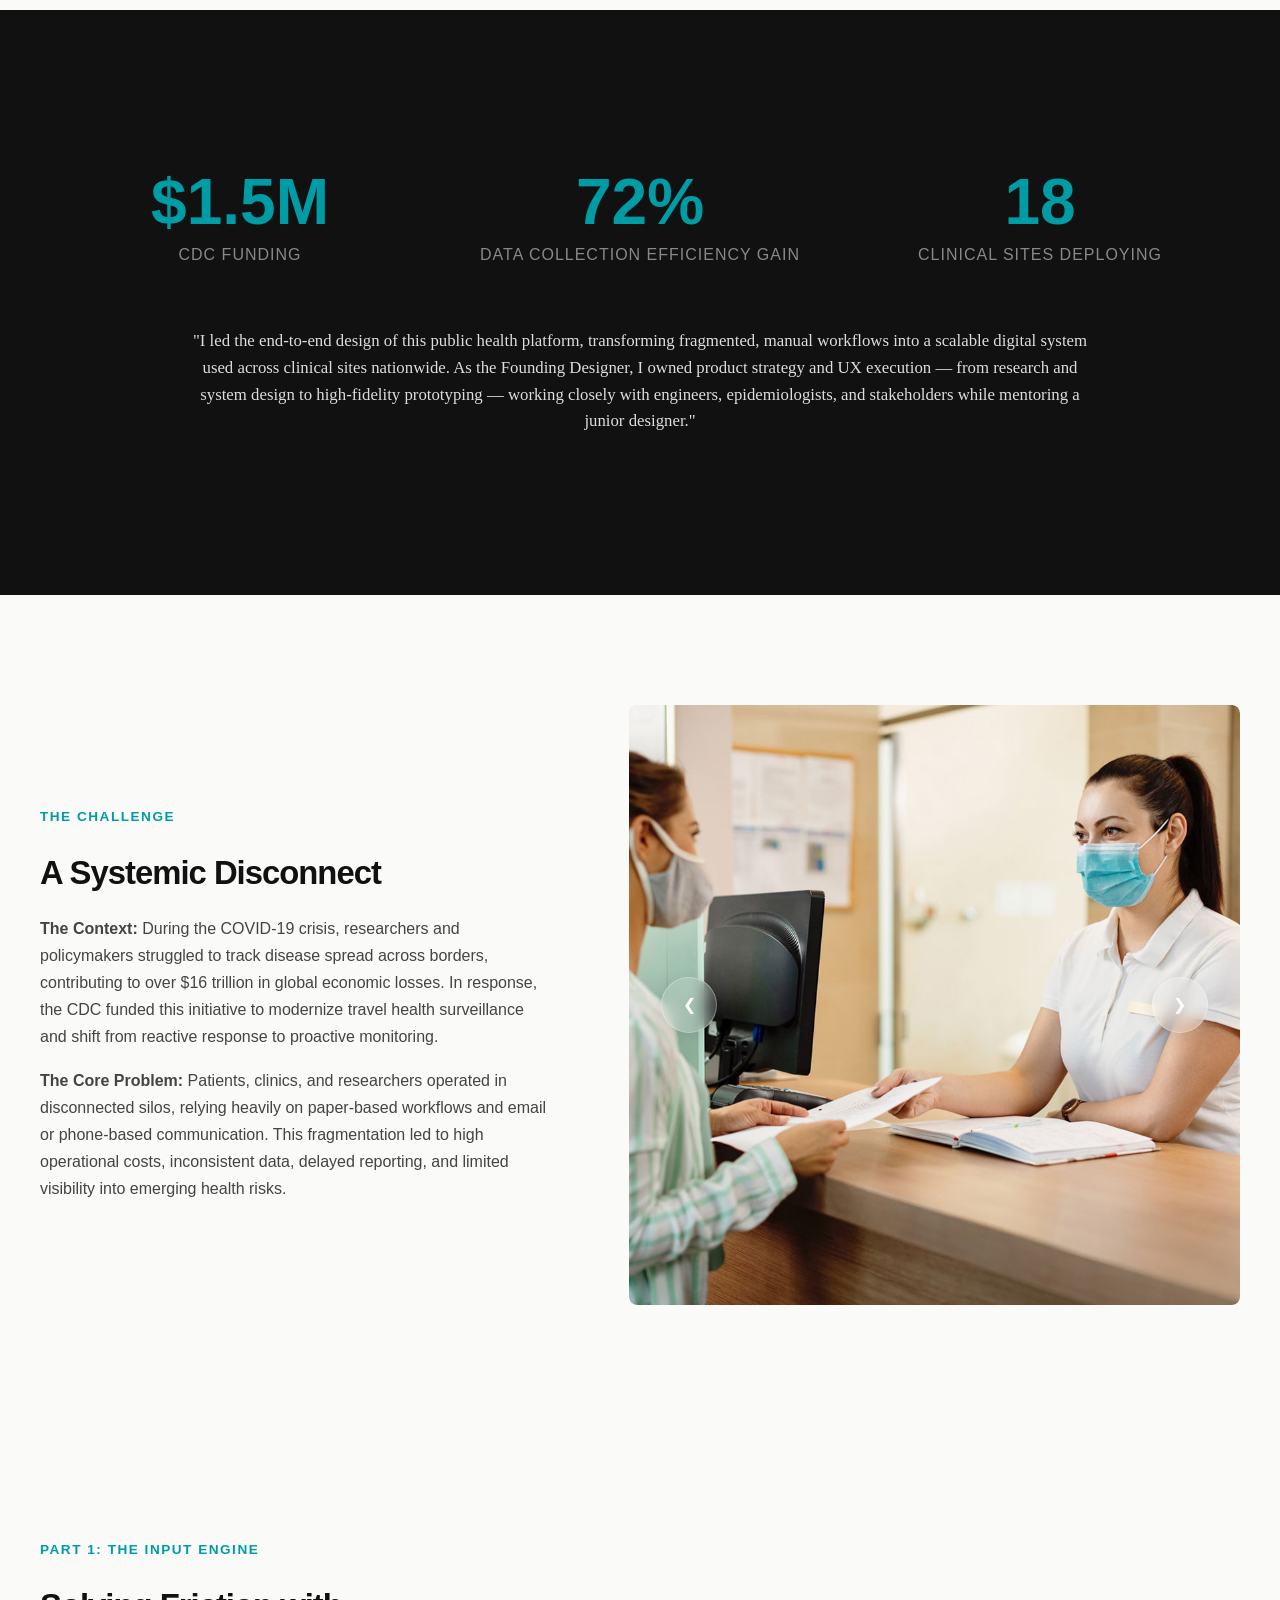
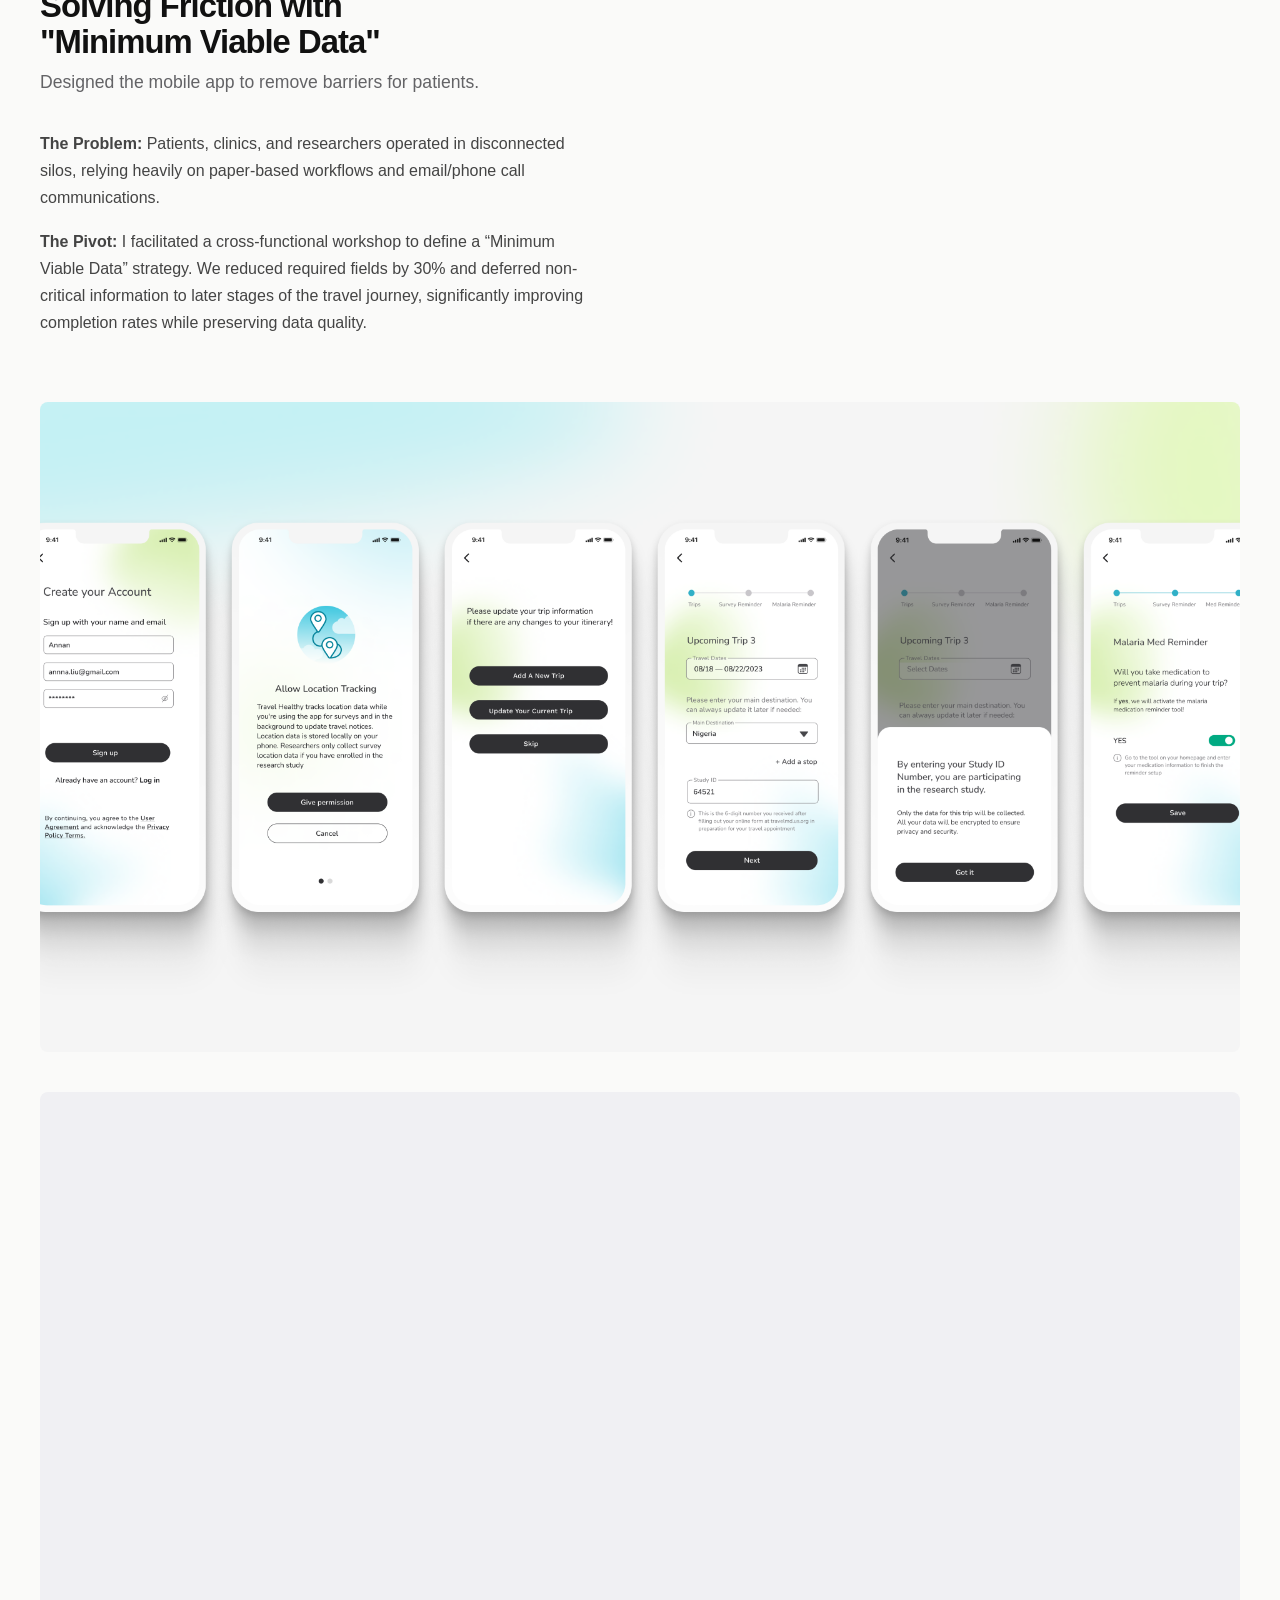
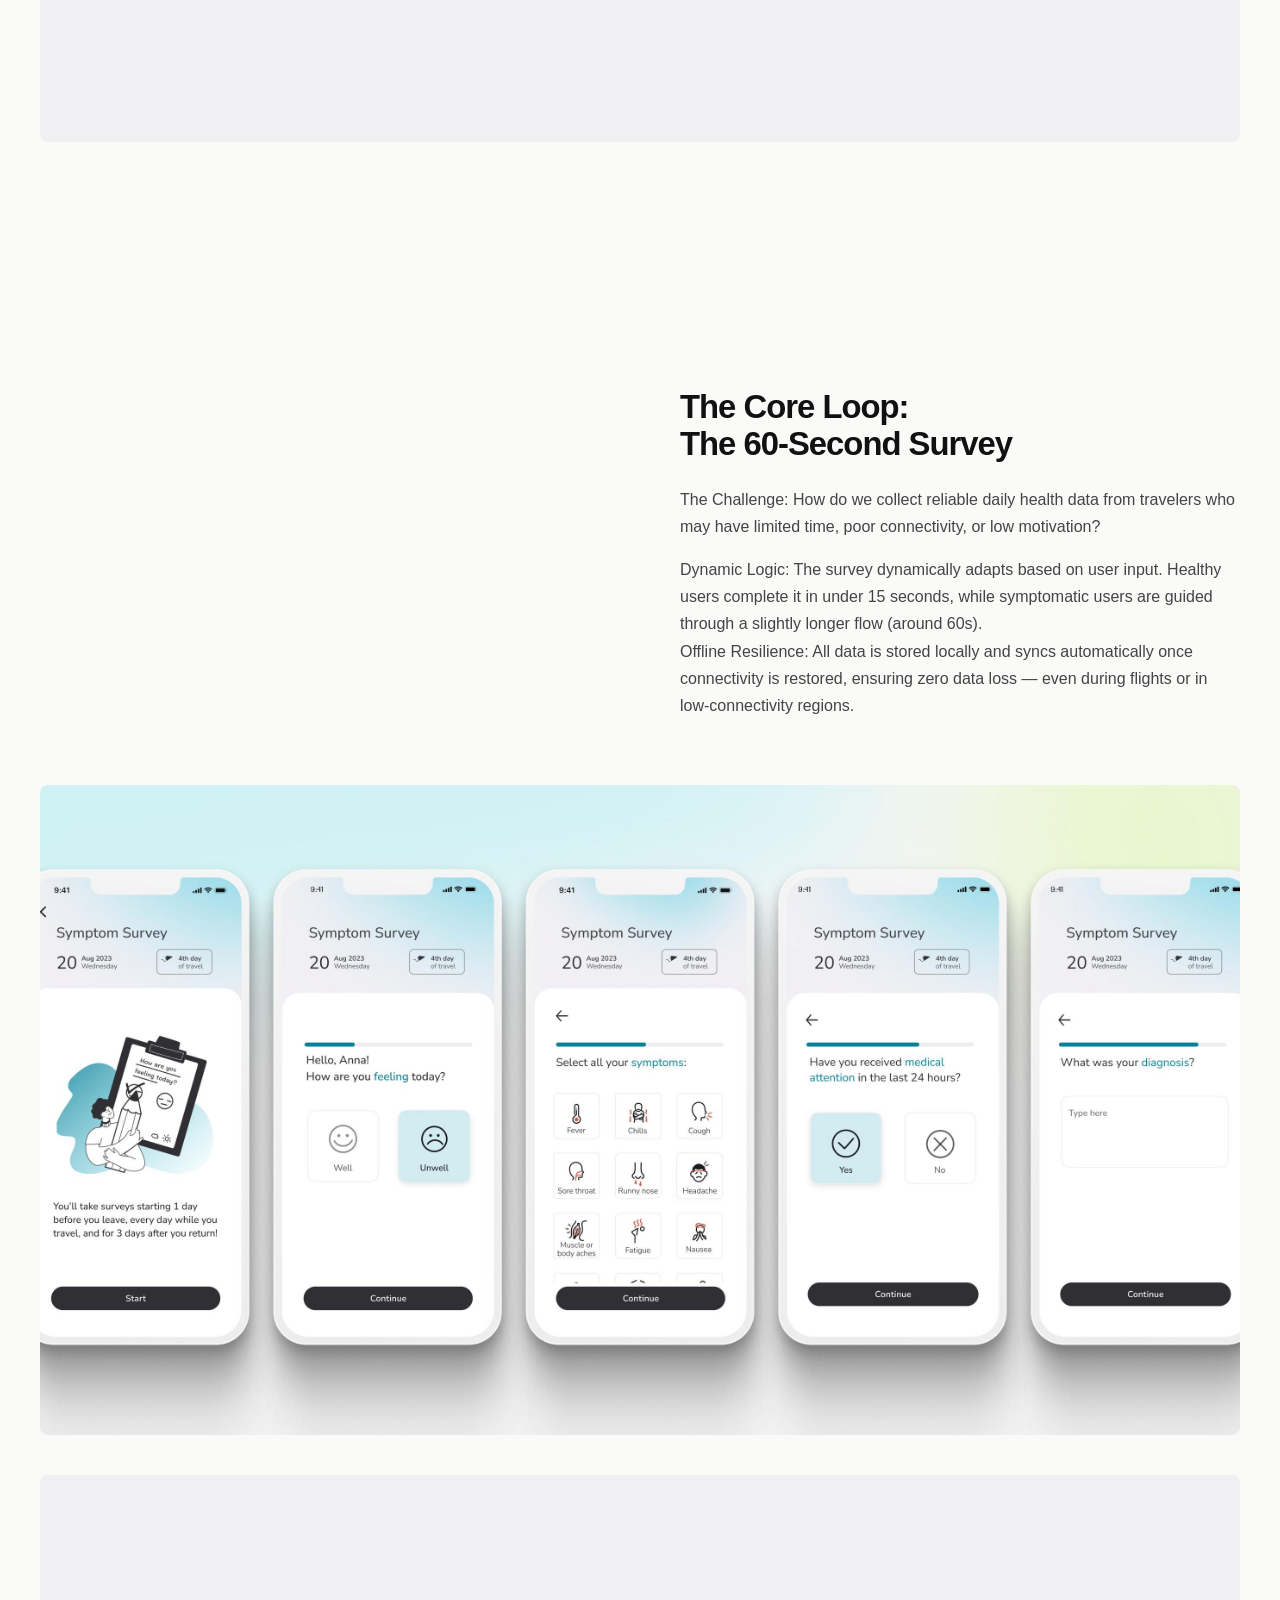
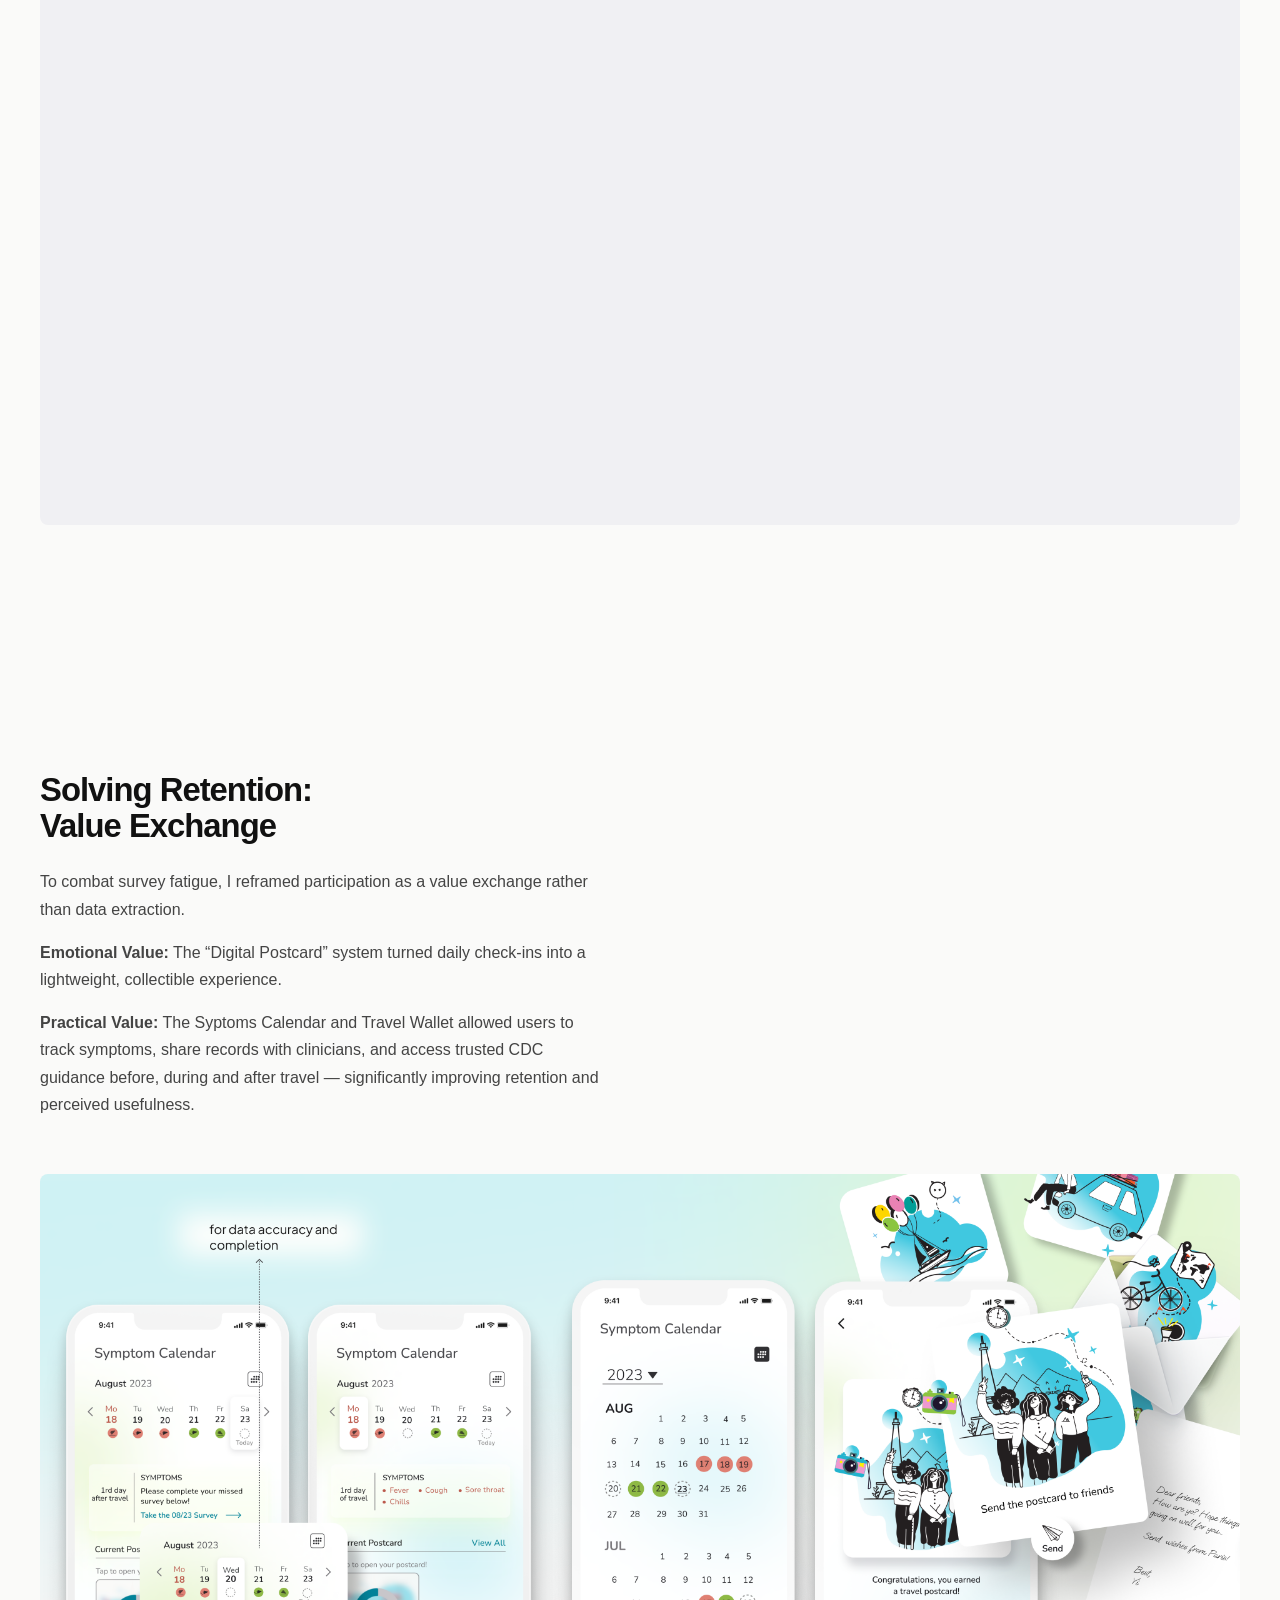
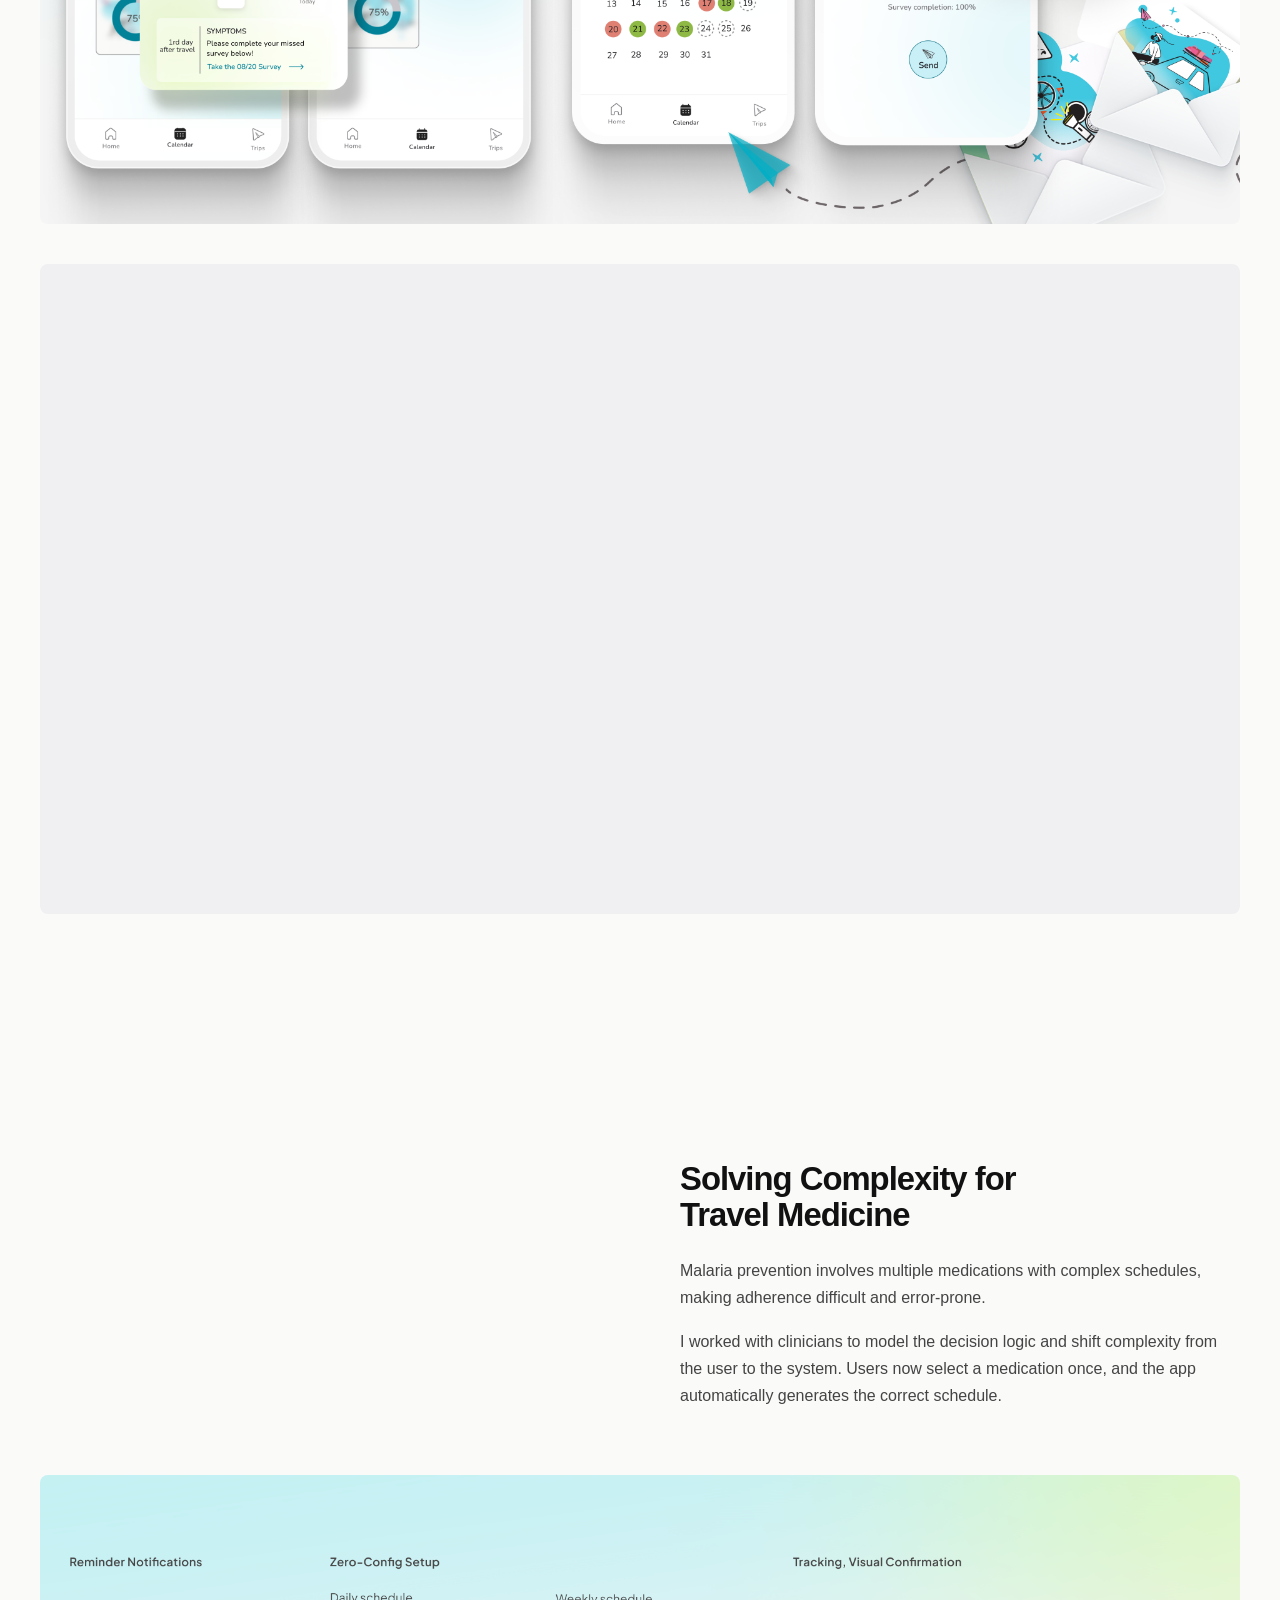
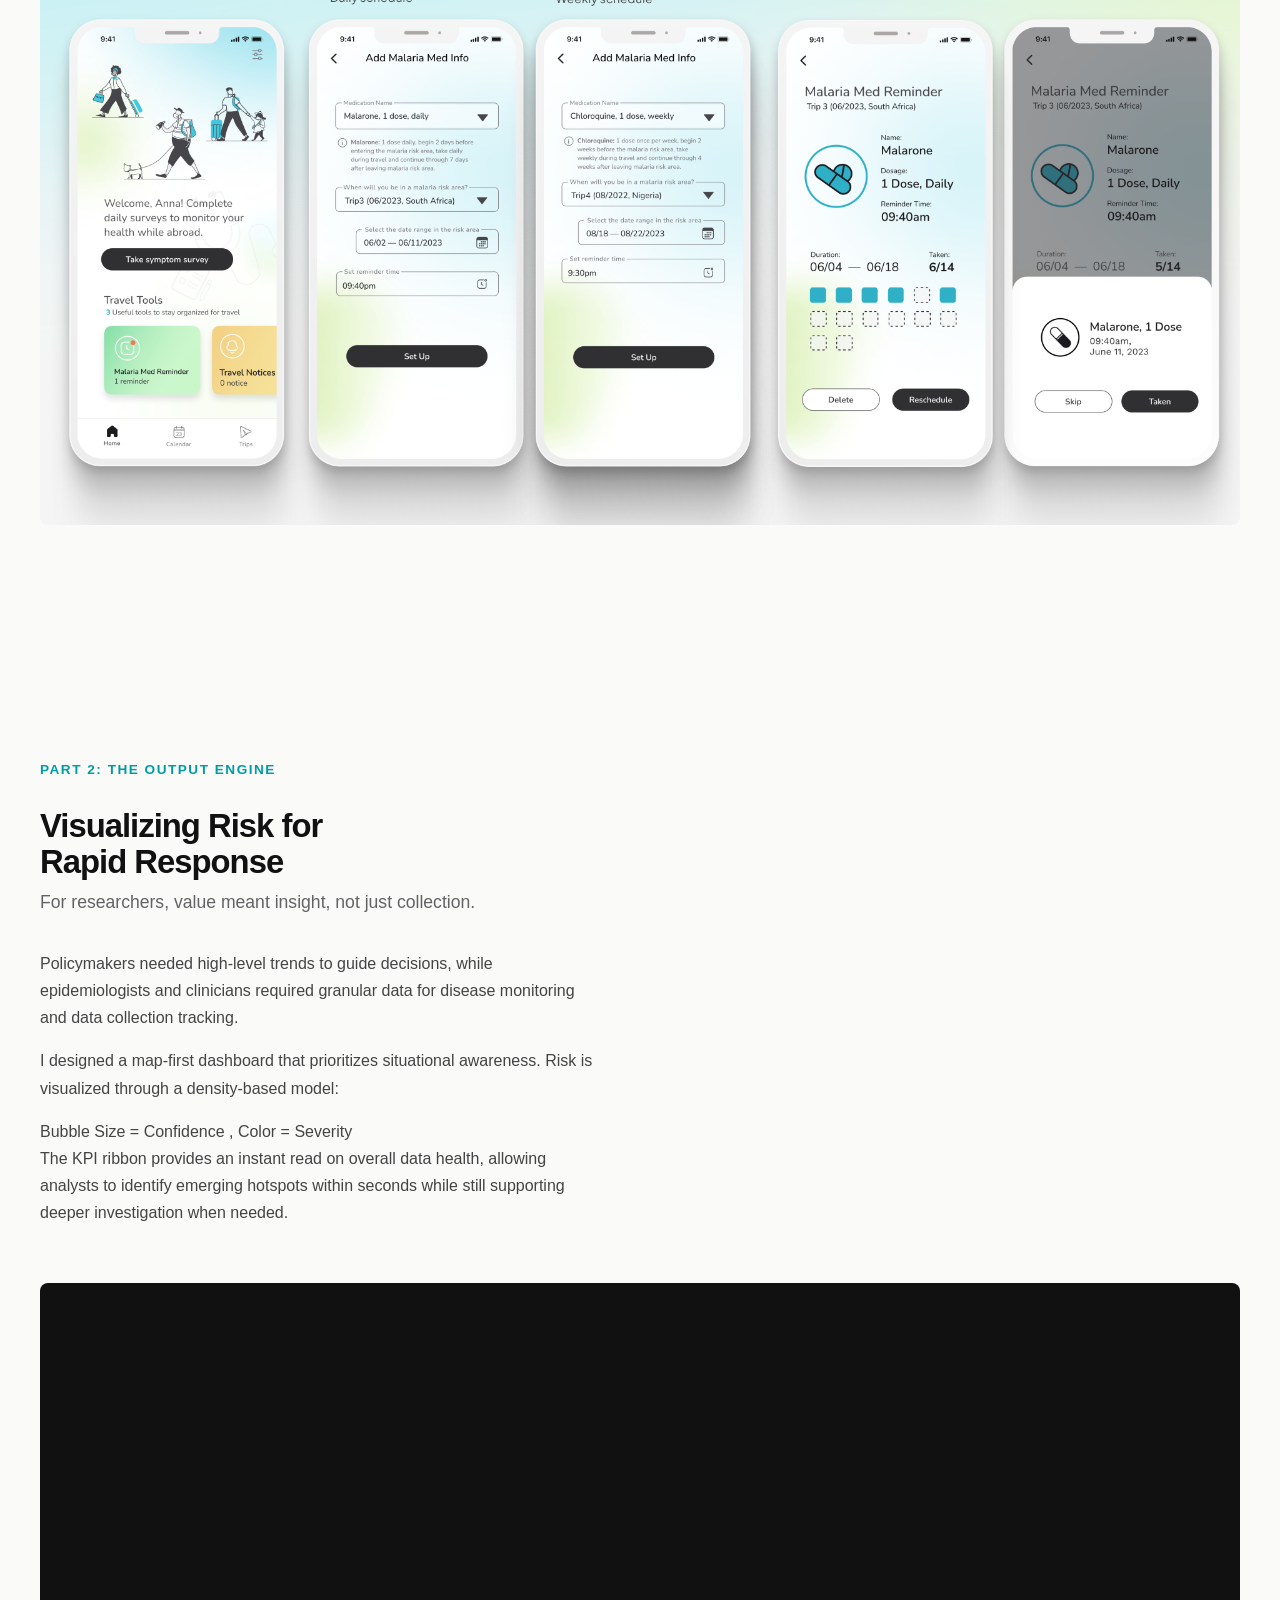
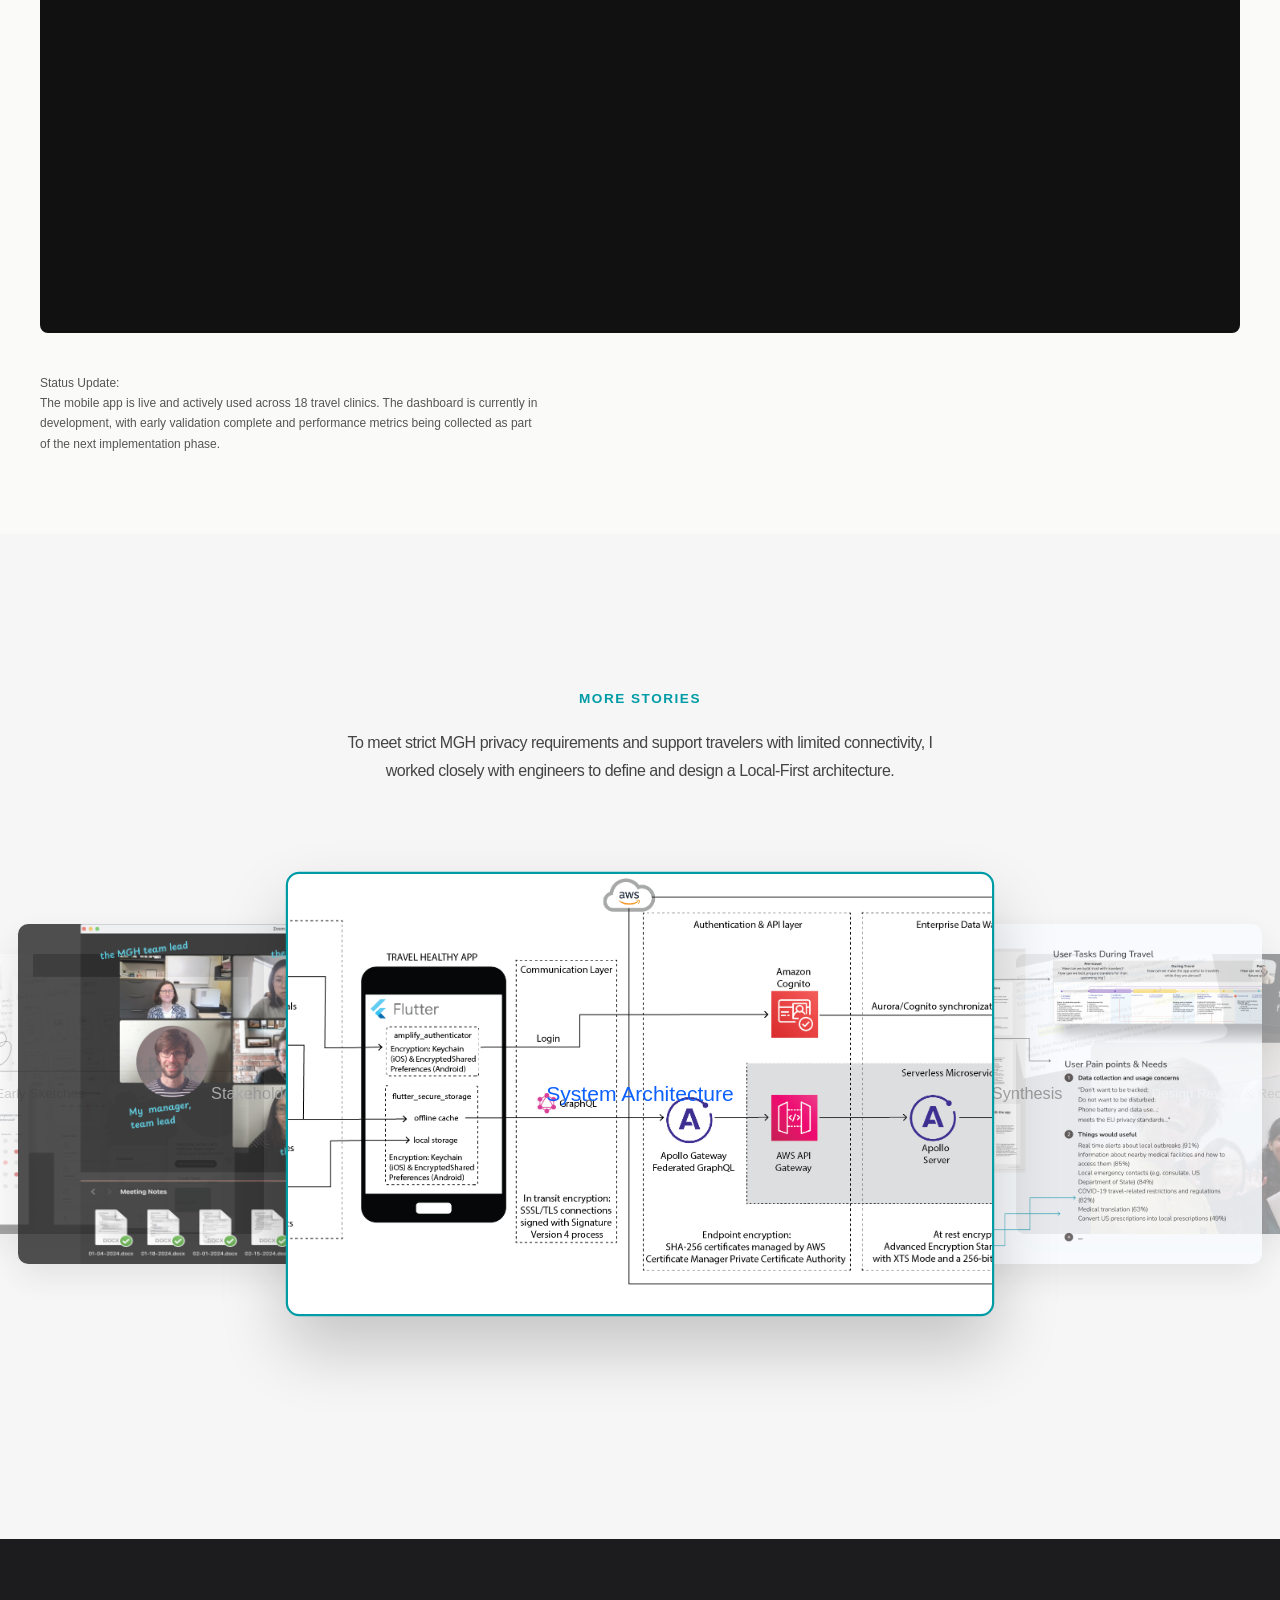
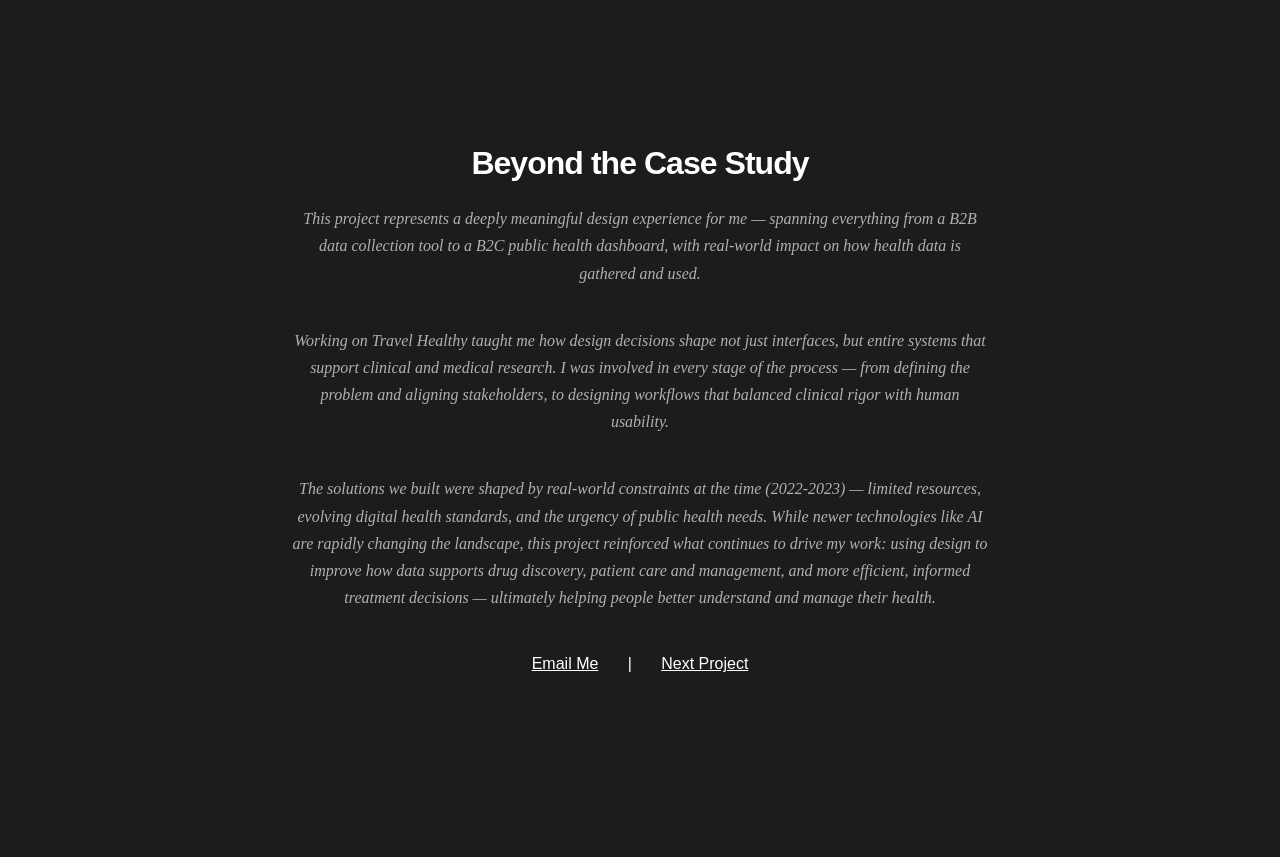
==== commit de84ebc6: "Update index.html" ====
--- a/index.html
+++ b/index.html
@@ -253,7 +253,7 @@
         </div>
         <div class="status-update" style="margin-top: 40px; margin-bottom: 80px; width: 500px;">
         <p style="font-size: 0.75rem; color: #565555;">Status Update: </br>
-            The mobile app is live and in active use. The dashboard is currently in development, with early validation complete and performance metrics being collected as part of the next implementation phase.
+            The mobile app is live and actively used across 18 travel clinics. The dashboard is currently in development, with early validation complete and performance metrics being collected as part of the next implementation phase.
         </p>
        </div> 
     </section>
